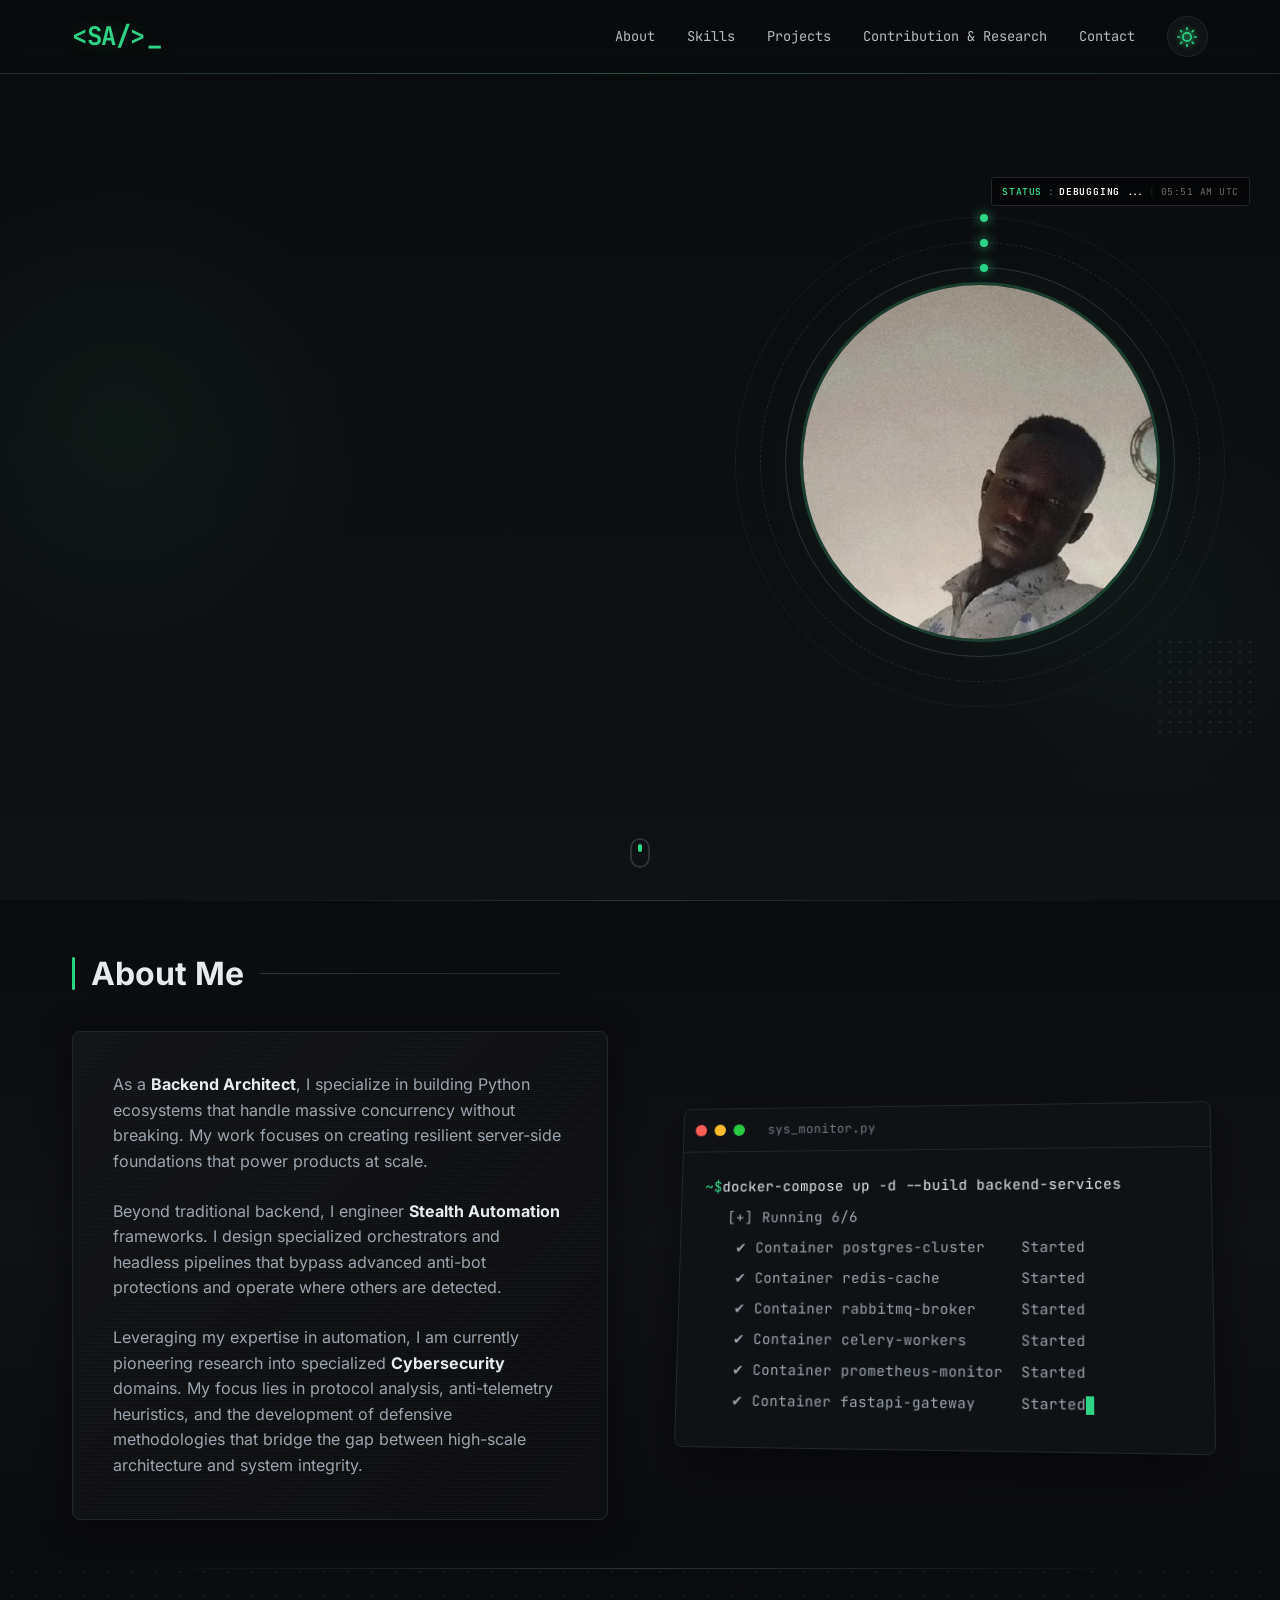
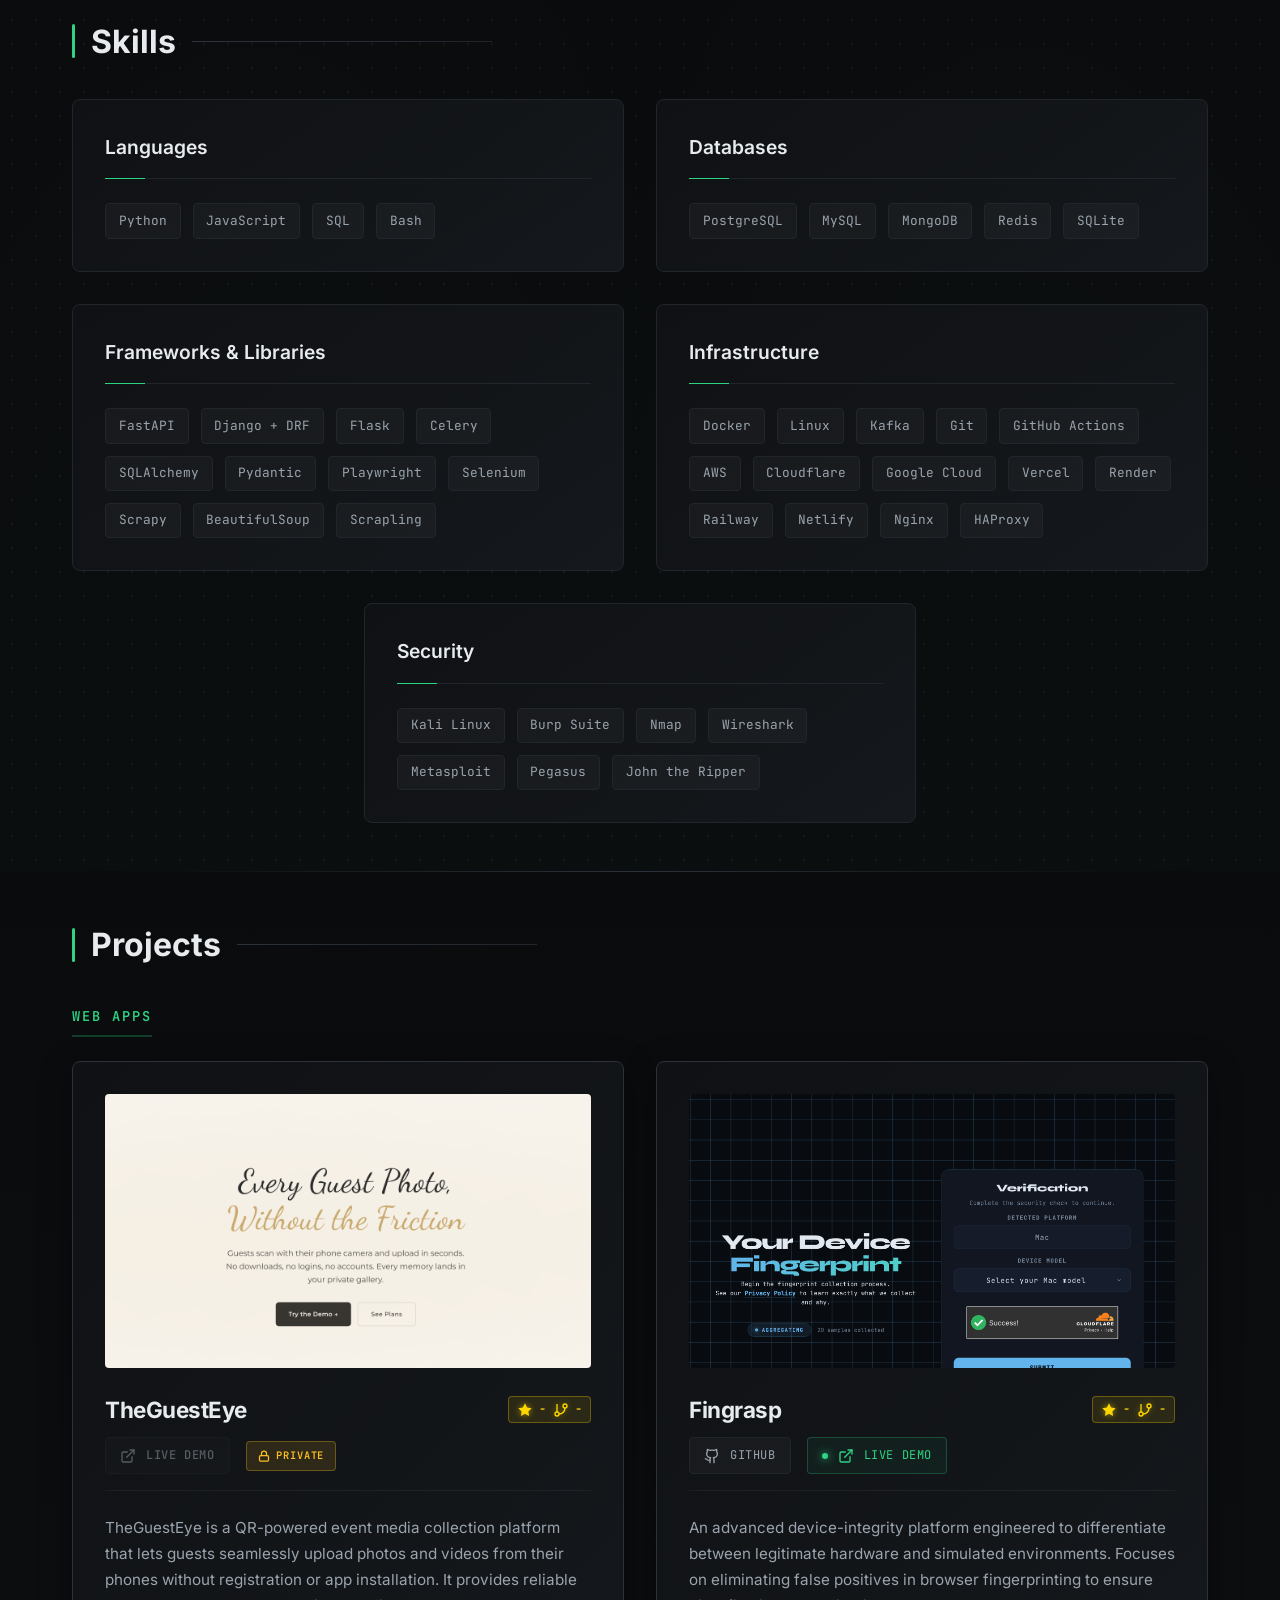
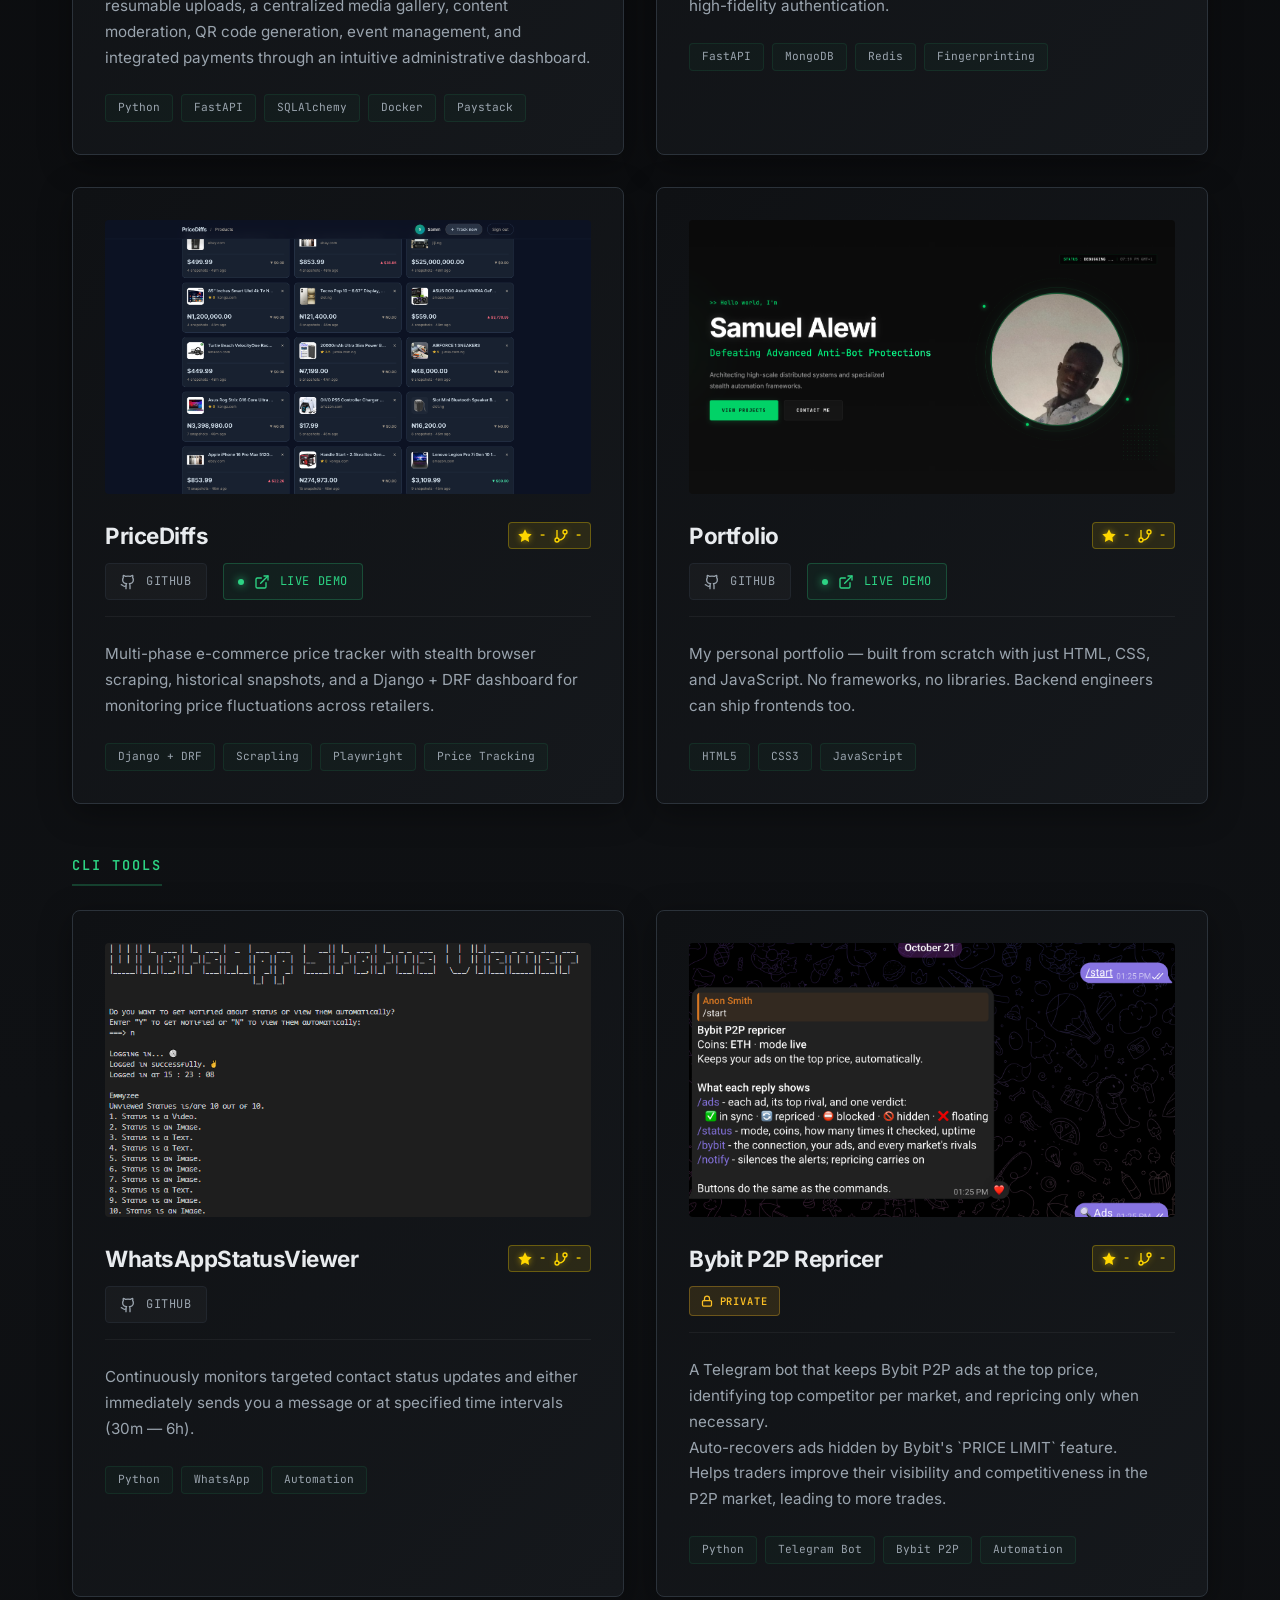
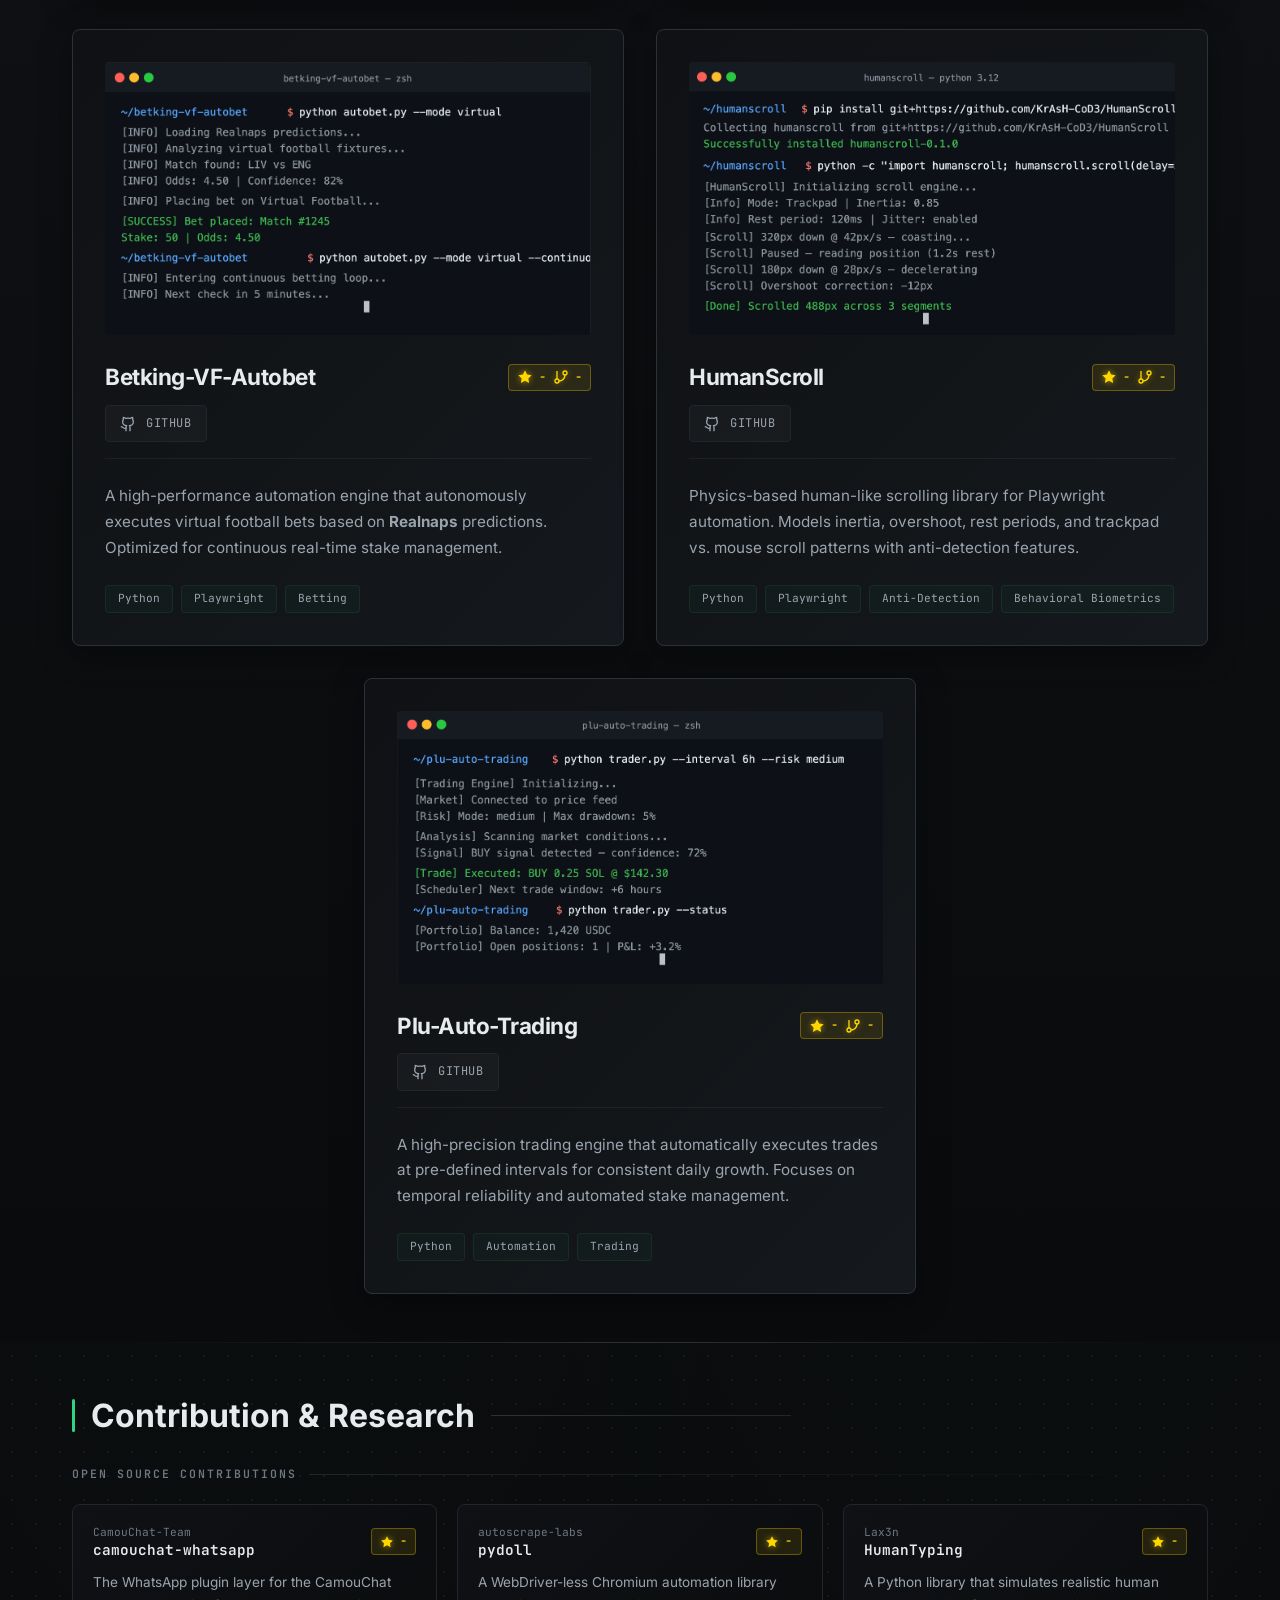
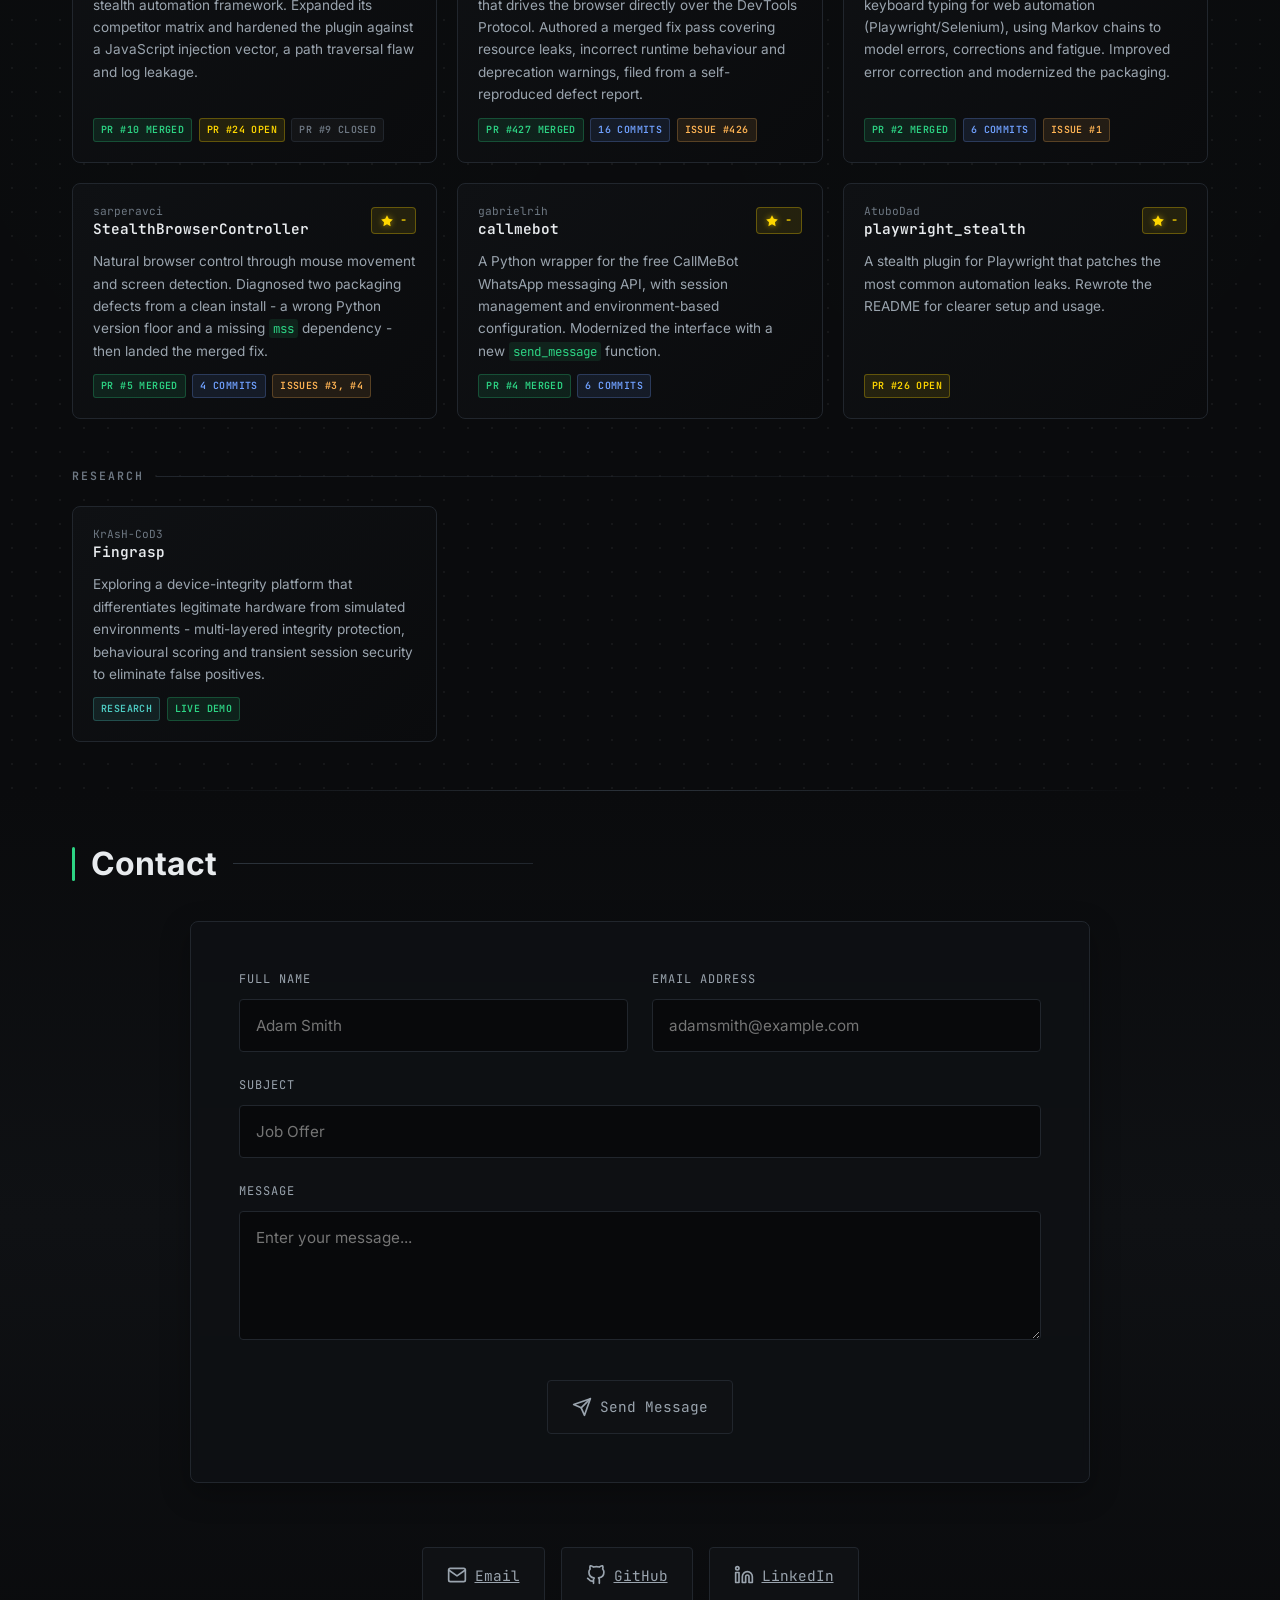
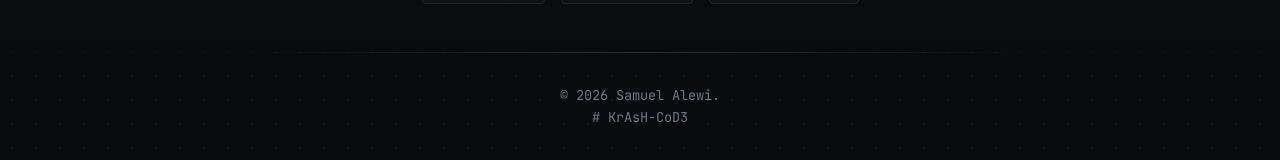
==== index.html @ ee9930d9 "Remove redundant CLI tags and tech-tags from CLI Tools section" ====
<!DOCTYPE html>
<html lang="en">

<head>
    <meta charset="UTF-8">
    <meta name="viewport" content="width=device-width, initial-scale=1.0">
    <meta name="description" content="Samuel Alewi - Backend Engineer & Web Automation Specialist">
    <meta name="keywords" content="Python, Backend, FastAPI, Web Automation, Software Engineer">
    <title>Samuel Alewi | Backend Engineer</title>
    <link rel="stylesheet" href="src/styles/main.css">
</head>

<body class="loading">
    <!-- Scroll Progress Indicator -->
    <div class="scroll-progress" id="scrollProgress"></div>

    <!-- Glitch Interference Overlay -->
    <div id="glitchOverlay" class="glitch-overlay"></div>

    <!-- Icon Sprite -->
    <svg width="0" height="0" style="position:absolute" aria-hidden="true" focusable="false">
        <symbol id="icon-star" viewBox="0 0 24 24">
            <path
                d="M12 2l3.09 6.26L22 9.27l-5 4.87 1.18 6.88L12 17.77l-6.18 3.25L7 14.14 2 9.27l6.91-1.01L12 2z" />
        </symbol>
    </svg>

    <nav class="navbar" role="navigation" aria-label="Main navigation">
        <div class="nav-container">
            <a href="/" class="nav-logo" aria-label="Home">&lt;SA/&gt;<span class="logo-cursor">_</span></a>
            <button class="nav-toggle" aria-label="Toggle navigation" aria-expanded="false">
                <span class="hamburger"></span>
            </button>
            <ul class="nav-menu" role="menubar">
                <li role="none"><a href="#about" class="nav-link" role="menuitem">About</a></li>
                <li role="none"><a href="#skills" class="nav-link" role="menuitem">Skills</a></li>
                <li role="none"><a href="#projects" class="nav-link" role="menuitem">Projects</a></li>
                <li role="none"><a href="#research" class="nav-link" role="menuitem">Contribution & Research</a></li>
                <li role="none"><a href="#contact" class="nav-link" role="menuitem">Contact</a></li>
                <li role="none">
                    <div class="theme-wrapper">
                        <button id="themeToggle" class="theme-toggle" aria-label="Toggle Theme (Experimental)">
                            <svg xmlns="http://www.w3.org/2000/svg" width="20" height="20" viewBox="0 0 24 24" fill="none" stroke="currentColor" stroke-width="2" stroke-linecap="round" stroke-linejoin="round">
                                <circle cx="12" cy="12" r="5"></circle>
                                <line x1="12" y1="1" x2="12" y2="3"></line>
                                <line x1="12" y1="21" x2="12" y2="23"></line>
                                <line x1="4.22" y1="4.22" x2="5.64" y2="5.64"></line>
                                <line x1="18.36" y1="18.36" x2="19.78" y2="19.78"></line>
                                <line x1="1" y1="12" x2="3" y2="12"></line>
                                <line x1="21" y1="12" x2="23" y2="12"></line>
                                <line x1="4.22" y1="19.78" x2="5.64" y2="18.36"></line>
                                <line x1="18.36" y1="5.64" x2="19.78" y2="4.22"></line>
                            </svg>
                        </button>
                        <div id="themeTooltip" class="theme-tooltip">// Safety Protocol Active</div>
                    </div>
                </li>
            </ul>
        </div>
    </nav>

    <section class="hero" id="hero">
        <div class="hero-grid">
            <div class="hero-text">
                <p class="hero-greeting anim-stagger" style="--i:0">>> Hello world, I'm</p>
                <h1 class="hero-title anim-stagger" style="--i:1" data-text="Samuel Alewi">Samuel Alewi</h1>
                <h2 class="hero-subtitle anim-stagger" style="--i:2">
                    <span class="typed-role"></span><span class="typed-cursor">|</span>
                </h2>
                <p class="hero-description anim-stagger" style="--i:3">
                    Architecting high-scale distributed systems and specialized stealth automation frameworks.
                </p>
                <div class="hero-buttons anim-stagger" style="--i:4">
                    <a href="#projects" class="btn btn-primary">View Projects</a>
                    <a href="#contact" class="btn btn-secondary">Contact Me</a>
                </div>
            </div>
            <div class="hero-image-wrapper" style="--i:2">
                <div class="hero-image-container">
                    <div class="hero-image-ring"></div>
                    <div class="hero-image-ring ring-2"></div>
                    <div class="hero-image-ring ring-3"></div>
                    <img src="src/assets/profile.png" alt="Samuel Alewi - Backend Engineer"
                        class="hero-image" loading="eager">
                    <div class="hero-image-glow"></div>
                </div>
                <div class="hero-image-dots"></div>
                <div class="hero-status-bar">
                    <span class="status-prompt">STATUS</span>
                    <span class="status-colon">:</span>
                    <span class="status-value">DEBUGGING</span>
                    <span class="status-ellipsis">
                        <span>.</span><span>.</span><span>.</span>
                    </span>
                    <span class="status-pipe">|</span>
                    <span class="status-time" id="heroStatusTime">00:00</span>
                </div>
            </div>
        </div>
        <div class="scroll-indicator" aria-hidden="true">
            <span></span>
        </div>
    </section>

    <section class="section" id="about" aria-labelledby="about-title">
        <div class="container">
            <h2 class="section-title" id="about-title"><span class="hacker-trigger">About Me</span></h2>
            <div class="about-content">
                <div class="about-text">
                    <div class="info-container">
                        <p>
                            As a <strong>Backend Architect</strong>, I specialize in building Python ecosystems that
                            handle massive concurrency without breaking. My work focuses on creating resilient
                            server-side foundations that power products at scale.
                        </p>
                        <p>
                            Beyond traditional backend, I engineer <strong>Stealth Automation</strong> frameworks. I
                            design specialized orchestrators and headless pipelines that bypass advanced anti-bot
                            protections and operate where others are detected.
                        </p>
                        <p>
                            Leveraging my expertise in automation, I am currently pioneering
                            research into specialized <strong>Cybersecurity</strong> domains. My focus lies in protocol
                            analysis, anti-telemetry heuristics, and the development of defensive methodologies that
                            bridge the gap between high-scale architecture and system integrity.
                        </p>
                    </div>
                </div>
                <div class="about-image">
                    <div class="terminal-window">
                        <div class="terminal-header">
                            <span class="terminal-btn close"></span>
                            <span class="terminal-btn minimize"></span>
                            <span class="terminal-btn maximize"></span>
                            <span class="terminal-title">sys_monitor.py</span>
                        </div>
                        <div class="terminal-body" id="aboutTerminalBody">
                        </div>
                    </div>
                </div>
            </div>
        </div>
    </section>

    <section class="section" id="skills" aria-labelledby="skills-title">
        <div class="container">
            <h2 class="section-title" id="skills-title"><span class="hacker-trigger">Skills</span></h2>
            <div class="skills-grid">

                <div class="skill-category">
                    <div class="category-header">
                        <h3 class="skill-category-title">Languages</h3>
                    </div>
                    <div class="skill-tags">
                        <span class="skill-tag">Python</span>
                        <span class="skill-tag">JavaScript</span>
                        <span class="skill-tag">SQL</span>
                        <span class="skill-tag">Bash</span>
                    </div>
                </div>

                <div class="skill-category">
                    <div class="category-header">
                        <h3 class="skill-category-title">Databases</h3>
                    </div>
                    <div class="skill-tags">
                        <span class="skill-tag">PostgreSQL</span>
                        <span class="skill-tag">MySQL</span>
                        <span class="skill-tag">MongoDB</span>
                        <span class="skill-tag">Redis</span>
                        <span class="skill-tag">SQLite</span>
                    </div>
                </div>

                <div class="skill-category">
                    <div class="category-header">
                        <h3 class="skill-category-title">Frameworks & Libraries</h3>
                    </div>
                    <div class="skill-tags">
                        <span class="skill-tag">FastAPI</span>
                        <span class="skill-tag">Django + DRF</span>
                        <span class="skill-tag">Flask</span>
                        <span class="skill-tag">Celery</span>
                        <span class="skill-tag">SQLAlchemy</span>
                        <span class="skill-tag">Pydantic</span>
                        <span class="skill-tag">Playwright</span>
                        <span class="skill-tag">Selenium</span>
                        <span class="skill-tag">Scrapy</span>
                        <span class="skill-tag">BeautifulSoup</span>
                        <span class="skill-tag">Scrapling</span>

                    </div>
                </div>

                <div class="skill-category">
                    <div class="category-header">
                        <h3 class="skill-category-title">Infrastructure</h3>
                    </div>
                    <div class="skill-tags">
                        <span class="skill-tag">Docker</span>
                        <span class="skill-tag">Linux</span>
                        <span class="skill-tag">Kafka</span>
                        <span class="skill-tag">Git</span>
                        <span class="skill-tag">GitHub Actions</span>
                        <span class="skill-tag">AWS</span>
                        <span class="skill-tag">Cloudflare</span>
                        <span class="skill-tag">Google Cloud</span>
                        <span class="skill-tag">Vercel</span>
                        <span class="skill-tag">Render</span>
                        <span class="skill-tag">Railway</span>
                        <span class="skill-tag">Netlify</span>
                        <span class="skill-tag">Nginx</span>
                        <span class="skill-tag">HAProxy</span>
                    </div>
                </div>

                <div class="skill-category">
                    <div class="category-header">
                        <h3 class="skill-category-title">Security</h3>
                    </div>
                    <div class="skill-tags">
                        <span class="skill-tag">Kali Linux</span>
                        <span class="skill-tag">Burp Suite</span>
                        <span class="skill-tag">Nmap</span>
                        <span class="skill-tag">Wireshark</span>
                        <span class="skill-tag">Metasploit</span>
                        <span class="skill-tag">Pegasus</span>
                        <span class="skill-tag">John the Ripper</span>
                    </div>
                </div>

            </div>
        </div>
    </section>

    <section class="section" id="projects" aria-labelledby="projects-title">
        <div class="container">
            <h2 class="section-title" id="projects-title"><span class="hacker-trigger">Projects</span></h2>

            <!-- Web Apps -->
            <div class="project-category">
                <h3 class="category-title">Web Apps</h3>
                <div class="projects-grid">

                    <!-- TheGuestEye -->
                    <article class="project-card featured" data-repo="KrAsH-CoD3/TheGuestEye">
                        <div class="project-content">
                            <div class="project-image">
                                <img src="src/assets/projects/the-guest-eye.png" alt="TheGuestEye — event photo capture platform" loading="lazy">
                            </div>
                            <div class="project-header">
                                <div class="project-main-header">
                                    <div class="project-title-row">
                                    <h3 class="project-title">TheGuestEye</h3>
                                    <span class="status-tag stats" data-repo="KrAsH-CoD3/TheGuestEye">
                                        <svg class="icon-star" width="16" height="16" viewBox="0 0 24 24" fill="currentColor" aria-hidden="true">
                                            <path d="M12 2l3.09 6.26L22 9.27l-5 4.87 1.18 6.88L12 17.77l-6.18 3.25L7 14.14 2 9.27l6.91-1.01L12 2z"/>
                                        </svg>
                                        <span class="star-count">-</span>
                                        <svg class="icon-fork" width="16" height="16" viewBox="0 0 24 24" fill="none" stroke="currentColor" stroke-width="2" aria-hidden="true">
                                            <line x1="6" y1="3" x2="6" y2="15"></line>
                                            <circle cx="18" cy="6" r="3"></circle>
                                            <circle cx="6" cy="18" r="3"></circle>
                                            <path d="M18 9a9 9 0 0 1-9 9"></path>
                                        </svg>
                                        <span class="fork-count">-</span>
                                    </span>
                                </div>
                                    <div class="project-links">
                                        <a class="live-demo-disabled" href="#" aria-disabled="true" tabindex="-1">
                                            <svg xmlns="http://www.w3.org/2000/svg" width="16" height="16" viewBox="0 0 24 24" fill="none" stroke="currentColor" stroke-width="2" stroke-linecap="round" stroke-linejoin="round">
                                                <path d="M18 13v6a2 2 0 0 1-2 2H5a2 2 0 0 1-2-2V8a2 2 0 0 1 2-2h6" />
                                                <polyline points="15 3 21 3 21 9" />
                                                <line x1="10" y1="14" x2="21" y2="3" />
                                            </svg>
                                            Live Demo
                                        </a>
                                        <span class="private-badge" title="Private repository">
                                            <svg xmlns="http://www.w3.org/2000/svg" width="12" height="12" viewBox="0 0 24 24" fill="none" stroke="currentColor" stroke-width="2.5" stroke-linecap="round" stroke-linejoin="round">
                                                <rect x="3" y="11" width="18" height="11" rx="2" ry="2"></rect>
                                                <path d="M7 11V7a5 5 0 0 1 10 0v4"></path>
                                            </svg>
                                            <span>Private</span>
                                        </span>
                                    </div>
                                </div>
                            </div>
                            <p class="project-description">
                                TheGuestEye is a QR-powered event media collection platform that lets guests seamlessly 
                                upload photos and videos from their phones without registration or app installation. 
                                It provides reliable resumable uploads, a centralized media gallery, content moderation, 
                                QR code generation, event management, and integrated payments through an intuitive administrative dashboard.
                            </p>
                            <div class="project-tech">
                                <span class="tech-tag">Python</span>
                                <span class="tech-tag">FastAPI</span>
                                <span class="tech-tag">SQLAlchemy</span>
                                <span class="tech-tag">Docker</span>
                                <span class="tech-tag">Paystack</span>
                            </div>
                        </div>
                    </article>

                    <!-- Fingrasp -->
                    <article class="project-card featured" data-repo="KrAsH-CoD3/Fingrasp">
                        <div class="project-content">
                            <div class="project-image">
                                <img src="src/assets/projects/fingrasp.png" alt="Fingrasp — browser fingerprint intelligence dashboard" loading="lazy">
                            </div>
                            <div class="project-header">
                                <div class="project-main-header">
                                    <div class="project-title-row">
                                    <h3 class="project-title">Fingrasp</h3>
                                    <span class="status-tag stats" data-repo="KrAsH-CoD3/Fingrasp">
                                        <svg class="icon-star" width="16" height="16" viewBox="0 0 24 24" fill="currentColor" aria-hidden="true">
                                            <path d="M12 2l3.09 6.26L22 9.27l-5 4.87 1.18 6.88L12 17.77l-6.18 3.25L7 14.14 2 9.27l6.91-1.01L12 2z"/>
                                        </svg>
                                        <span class="star-count">-</span>
                                        <svg class="icon-fork" width="16" height="16" viewBox="0 0 24 24" fill="none" stroke="currentColor" stroke-width="2" aria-hidden="true">
                                            <line x1="6" y1="3" x2="6" y2="15"></line>
                                            <circle cx="18" cy="6" r="3"></circle>
                                            <circle cx="6" cy="18" r="3"></circle>
                                            <path d="M18 9a9 9 0 0 1-9 9"></path>
                                        </svg>
                                        <span class="fork-count">-</span>
                                    </span>
                                </div>
                                    <div class="project-links">
                                        <a href="https://github.com/KrAsH-CoD3/Fingrasp" target="_blank"
                                            rel="noopener noreferrer" aria-label="GitHub">
                                            <svg xmlns="http://www.w3.org/2000/svg" width="24" height="24"
                                                viewBox="0 0 24 24" fill="none" stroke="currentColor" stroke-width="2"
                                                stroke-linecap="round" stroke-linejoin="round">
                                                <path
                                                    d="M15 22v-4a4.8 4.8 0 0 0-1-3.5c3 0 6-2 6-5.5.08-1.25-.27-2.48-1-3.5.28-1.15.28-2.35 0-3.5 0 0-1 0-3 1.5-2.64-.5-5.36-.5-8 0C6 2 5 2 5 2c-.28 1.15-.28 2.35 0 3.5-.73 1.02-1.08 2.25-1 3.5 0 3.5 3 5.5 6 5.5-.39.49-.68 1.05-.85 1.65-.17.6-.22 1.23-.15 1.85v4" />
                                                <path d="M9 18c-4.51 2-5-2-7-2" />
                                            </svg>
                                            GitHub
                                        </a>
                                        <a href="https://fingrasp.vercel.app" target="_blank" rel="noopener noreferrer"
                                            aria-label="Live Demo">
                                            <span class="live-dot" aria-hidden="true"></span>
                                            <svg xmlns="http://www.w3.org/2000/svg" width="20" height="20"
                                                viewBox="0 0 24 24" fill="none" stroke="currentColor" stroke-width="2"
                                                stroke-linecap="round" stroke-linejoin="round">
                                                <path d="M18 13v6a2 2 0 0 1-2 2H5a2 2 0 0 1-2-2V8a2 2 0 0 1 2-2h6" />
                                                <polyline points="15 3 21 3 21 9" />
                                                <line x1="10" y1="14" x2="21" y2="3" />
                                            </svg>
                                            Live Demo
                                        </a>
                                    </div>
                                </div>
                            </div>
                            <p class="project-description">
                                An advanced device-integrity platform engineered to differentiate between legitimate
                                hardware
                                and simulated environments. Focuses on eliminating false positives in browser fingerprinting
                                to ensure high-fidelity authentication.
                            </p>
                            <div class="project-tech">
                                <span class="tech-tag">FastAPI</span>
                                <span class="tech-tag">MongoDB</span>
                                <span class="tech-tag">Redis</span>
                                <span class="tech-tag">Fingerprinting</span>
                            </div>
                        </div>
                    </article>
                    
                    <!-- PriceDiffs -->
                    <article class="project-card featured" data-repo="KrAsH-CoD3/PriceDiffs">
                        <div class="project-content">
                            <div class="project-image">
                                <img src="src/assets/projects/pricediffs.png" alt="PriceDiffs — e-commerce price tracking dashboard" loading="lazy">
                            </div>
                            <div class="project-header">
                                <div class="project-main-header">
                                    <div class="project-title-row">
                                    <h3 class="project-title">PriceDiffs</h3>
                                    <span class="status-tag stats" data-repo="KrAsH-CoD3/PriceDiffs">
                                        <svg class="icon-star" width="16" height="16" viewBox="0 0 24 24" fill="currentColor" aria-hidden="true">
                                            <path d="M12 2l3.09 6.26L22 9.27l-5 4.87 1.18 6.88L12 17.77l-6.18 3.25L7 14.14 2 9.27l6.91-1.01L12 2z"/>
                                        </svg>
                                        <span class="star-count">-</span>
                                        <svg class="icon-fork" width="16" height="16" viewBox="0 0 24 24" fill="none" stroke="currentColor" stroke-width="2" aria-hidden="true">
                                            <line x1="6" y1="3" x2="6" y2="15"></line>
                                            <circle cx="18" cy="6" r="3"></circle>
                                            <circle cx="6" cy="18" r="3"></circle>
                                            <path d="M18 9a9 9 0 0 1-9 9"></path>
                                        </svg>
                                        <span class="fork-count">-</span>
                                    </span>
                                </div>
                                    <div class="project-links">
                                        <a href="https://github.com/KrAsH-CoD3/PriceDiffs" target="_blank"
                                            rel="noopener noreferrer" aria-label="GitHub">
                                            <svg xmlns="http://www.w3.org/2000/svg" width="20" height="20"
                                                viewBox="0 0 24 24" fill="none" stroke="currentColor" stroke-width="2"
                                                stroke-linecap="round" stroke-linejoin="round">
                                                <path
                                                    d="M15 22v-4a4.8 4.8 0 0 0-1-3.5c3 0 6-2 6-5.5.08-1.25-.27-2.48-1-3.5.28-1.15.28-2.35 0-3.5 0 0-1 0-3 1.5-2.64-.5-5.36-.5-8 0C6 2 5 2 5 2c-.28 1.15-.28 2.35 0 3.5-.73 1.02-1.08 2.25-1 3.5 0 3.5 3 5.5 6 5.5-.39.49-.68 1.05-.85 1.65-.17.6-.22 1.23-.15 1.85v4" />
                                                <path d="M9 18c-4.51 2-5-2-7-2" />
                                            </svg>
                                            GitHub
                                        </a>
                                        <a href="https://pricediffs.up.railway.app" target="_blank" rel="noopener noreferrer"
                                            aria-label="Live Demo">
                                            <span class="live-dot" aria-hidden="true"></span>
                                            <svg xmlns="http://www.w3.org/2000/svg" width="20" height="20"
                                                viewBox="0 0 24 24" fill="none" stroke="currentColor" stroke-width="2"
                                                stroke-linecap="round" stroke-linejoin="round">
                                                <path d="M18 13v6a2 2 0 0 1-2 2H5a2 2 0 0 1-2-2V8a2 2 0 0 1 2-2h6" />
                                                <polyline points="15 3 21 3 21 9" />
                                                <line x1="10" y1="14" x2="21" y2="3" />
                                            </svg>
                                            Live Demo
                                        </a>
                                    </div>
                                </div>
                            </div>
                            <p class="project-description">
                                Multi-phase e-commerce price tracker with stealth browser scraping, historical snapshots, and a Django + DRF dashboard for monitoring price fluctuations across retailers.
                            </p>
                            <div class="project-tech">
                                <span class="tech-tag">Django + DRF</span>
                                <span class="tech-tag">Scrapling</span>
                                <span class="tech-tag">Playwright</span>
                                <span class="tech-tag">Price Tracking</span>
                            </div>
                        </div>
                    </article>
                    
                    <!-- Portfolio -->
                    <article class="project-card featured" data-repo="KrAsH-CoD3/Portfolio">
                        <div class="project-content">
                            <div class="project-image">
                                <img src="src/assets/projects/portfolio.png" alt="Portfolio — this portfolio website" loading="lazy">
                            </div>
                            <div class="project-header">
                                <div class="project-main-header">
                                    <div class="project-title-row">
                                    <h3 class="project-title">Portfolio</h3>
                                    <span class="status-tag stats" data-repo="KrAsH-CoD3/Portfolio">
                                        <svg class="icon-star" width="16" height="16" viewBox="0 0 24 24" fill="currentColor" aria-hidden="true">
                                            <path d="M12 2l3.09 6.26L22 9.27l-5 4.87 1.18 6.88L12 17.77l-6.18 3.25L7 14.14 2 9.27l6.91-1.01L12 2z"/>
                                        </svg>
                                        <span class="star-count">-</span>
                                        <svg class="icon-fork" width="16" height="16" viewBox="0 0 24 24" fill="none" stroke="currentColor" stroke-width="2" aria-hidden="true">
                                            <line x1="6" y1="3" x2="6" y2="15"></line>
                                            <circle cx="18" cy="6" r="3"></circle>
                                            <circle cx="6" cy="18" r="3"></circle>
                                            <path d="M18 9a9 9 0 0 1-9 9"></path>
                                        </svg>
                                        <span class="fork-count">-</span>
                                    </span>
                                </div>
                                    <div class="project-links">
                                        <a href="https://github.com/KrAsH-CoD3/Portfolio" target="_blank"
                                            rel="noopener noreferrer" aria-label="GitHub">
                                            <svg xmlns="http://www.w3.org/2000/svg" width="20" height="20"
                                                viewBox="0 0 24 24" fill="none" stroke="currentColor" stroke-width="2"
                                                stroke-linecap="round" stroke-linejoin="round">
                                                <path
                                                    d="M15 22v-4a4.8 4.8 0 0 0-1-3.5c3 0 6-2 6-5.5.08-1.25-.27-2.48-1-3.5.28-1.15.28-2.35 0-3.5 0 0-1 0-3 1.5-2.64-.5-5.36-.5-8 0C6 2 5 2 5 2c-.28 1.15-.28 2.35 0 3.5-.73 1.02-1.08 2.25-1 3.5 0 3.5 3 5.5 6 5.5-.39.49-.68 1.05-.85 1.65-.17.6-.22 1.23-.15 1.85v4" />
                                                <path d="M9 18c-4.51 2-5-2-7-2" />
                                            </svg>
                                            GitHub
                                        </a>
                                        <a href="https://krash-cod3.github.io" target="_blank" rel="noopener noreferrer"
                                            aria-label="Live Demo">
                                            <span class="live-dot" aria-hidden="true"></span>
                                            <svg xmlns="http://www.w3.org/2000/svg" width="20" height="20"
                                                viewBox="0 0 24 24" fill="none" stroke="currentColor" stroke-width="2"
                                                stroke-linecap="round" stroke-linejoin="round">
                                                <path d="M18 13v6a2 2 0 0 1-2 2H5a2 2 0 0 1-2-2V8a2 2 0 0 1 2-2h6" />
                                                <polyline points="15 3 21 3 21 9" />
                                                <line x1="10" y1="14" x2="21" y2="3" />
                                            </svg>
                                            Live Demo
                                        </a>
                                    </div>
                                </div>
                            </div>
                            <p class="project-description">
                                    My personal portfolio — built from scratch with just HTML, CSS, and JavaScript. No frameworks, no libraries. Backend engineers can ship frontends too.
                            </p>
                            <div class="project-tech">
                                <span class="tech-tag">HTML5</span>
                                <span class="tech-tag">CSS3</span>
                                <span class="tech-tag">JavaScript</span>
                            </div>
                        </div>
                    </article>

                </div>
            </div>

            <!-- CLI Tools -->
            <div class="project-category">
                <h3 class="category-title">CLI Tools</h3>
                <div class="projects-grid">

                    <!-- WhatsAppStatusViewer -->
                    <article class="project-card featured" data-repo="KrAsH-CoD3/WhatsApp-Status-Checker">
                        <div class="project-content">
                            <div class="project-image">
                                <img src="src/assets/projects/whatsapp-status-checker.png" alt="WhatsAppStatusViewer — contact status monitoring CLI" loading="lazy">
                            </div>
                            <div class="project-header">
                                <div class="project-main-header">
                                    <div class="project-title-row">
                                    <h3 class="project-title">WhatsAppStatusViewer</h3>
                                    <span class="status-tag stats" data-repo="KrAsH-CoD3/WhatsApp-Status-Checker">
                                        <svg class="icon-star" width="16" height="16" viewBox="0 0 24 24" fill="currentColor" aria-hidden="true">
                                            <path d="M12 2l3.09 6.26L22 9.27l-5 4.87 1.18 6.88L12 17.77l-6.18 3.25L7 14.14 2 9.27l6.91-1.01L12 2z"/>
                                        </svg>
                                        <span class="star-count">-</span>
                                        <svg class="icon-fork" width="16" height="16" viewBox="0 0 24 24" fill="none" stroke="currentColor" stroke-width="2" aria-hidden="true">
                                            <line x1="6" y1="3" x2="6" y2="15"></line>
                                            <circle cx="18" cy="6" r="3"></circle>
                                            <circle cx="6" cy="18" r="3"></circle>
                                            <path d="M18 9a9 9 0 0 1-9 9"></path>
                                        </svg>
                                        <span class="fork-count">-</span>
                                    </span>
                                </div>
                                    <div class="project-links">
                                        <a href="https://github.com/KrAsH-CoD3/WhatsApp-Status-Checker" target="_blank"
                                            rel="noopener noreferrer" aria-label="GitHub">
                                            <svg xmlns="http://www.w3.org/2000/svg" width="20" height="20"
                                                viewBox="0 0 24 24" fill="none" stroke="currentColor" stroke-width="2"
                                                stroke-linecap="round" stroke-linejoin="round">
                                                <path
                                                    d="M15 22v-4a4.8 4.8 0 0 0-1-3.5c3 0 6-2 6-5.5.08-1.25-.27-2.48-1-3.5.28-1.15.28-2.35 0-3.5 0 0-1 0-3 1.5-2.64-.5-5.36-.5-8 0C6 2 5 2 5 2c-.28 1.15-.28 2.35 0 3.5-.73 1.02-1.08 2.25-1 3.5 0 3.5 3 5.5 6 5.5-.39.49-.68 1.05-.85 1.65-.17.6-.22 1.23-.15 1.85v4" />
                                                <path d="M9 18c-4.51 2-5-2-7-2" />
                                            </svg>
                                            GitHub
                                        </a>
                                    </div>
                                </div>
                            </div>
                            <p class="project-description">
                                Continuously monitors targeted contact status updates and either immediately sends you a
                                message or at specified time intervals (30m — 6h).
                            </p>
                            <div class="project-tech">
                                <span class="tech-tag">Python</span>
                                <span class="tech-tag">WhatsApp</span>
                                <span class="tech-tag">Automation</span>
                            </div>
                        </div>
                    </article>

                    <!-- Bybit P2P Repricer -->
                    <article class="project-card featured" data-repo="KrAsH-CoD3/Bybit-price-monitor">
                        <div class="project-content">
                            <div class="project-image">
                                <img src="src/assets/projects/bybit-price-monitor.png" alt="Bybit P2P Repricer — automated P2P ad repricing Telegram bot" loading="lazy">
                            </div>
                            <div class="project-header">
                                <div class="project-main-header">
                                    <div class="project-title-row">
                                    <h3 class="project-title">Bybit P2P Repricer</h3>
                                    <span class="status-tag stats" data-repo="KrAsH-CoD3/Bybit-price-monitor">
                                        <svg class="icon-star" width="16" height="16" viewBox="0 0 24 24" fill="currentColor" aria-hidden="true">
                                            <path d="M12 2l3.09 6.26L22 9.27l-5 4.87 1.18 6.88L12 17.77l-6.18 3.25L7 14.14 2 9.27l6.91-1.01L12 2z"/>
                                        </svg>
                                        <span class="star-count">-</span>
                                        <svg class="icon-fork" width="16" height="16" viewBox="0 0 24 24" fill="none" stroke="currentColor" stroke-width="2" aria-hidden="true">
                                            <line x1="6" y1="3" x2="6" y2="15"></line>
                                            <circle cx="18" cy="6" r="3"></circle>
                                            <circle cx="6" cy="18" r="3"></circle>
                                            <path d="M18 9a9 9 0 0 1-9 9"></path>
                                        </svg>
                                        <span class="fork-count">-</span>
                                    </span>
                                </div>
                                    <div class="project-links">
                                        <span class="private-badge" title="Private repository">
                                            <svg xmlns="http://www.w3.org/2000/svg" width="12" height="12" viewBox="0 0 24 24" fill="none" stroke="currentColor" stroke-width="2.5" stroke-linecap="round" stroke-linejoin="round">
                                                <rect x="3" y="11" width="18" height="11" rx="2" ry="2"></rect>
                                                <path d="M7 11V7a5 5 0 0 1 10 0v4"></path>
                                            </svg>
                                            <span>Private</span>
                                        </span>
                                    </div>
                                </div>
                            </div>
                            <p class="project-description">
                                A Telegram bot that keeps Bybit P2P ads at the top price,
                                identifying top competitor per market, and repricing only when necessary.<br>
                                Auto-recovers ads hidden by Bybit's `PRICE LIMIT` feature. <br>
                                Helps traders improve their visibility and competitiveness in the P2P market, leading to more trades.
                            </p>
                            <div class="project-tech">
                                <span class="tech-tag">Python</span>
                                <span class="tech-tag">Telegram Bot</span>
                                <span class="tech-tag">Bybit P2P</span>
                                <span class="tech-tag">Automation</span>
                            </div>
                        </div>
                    </article>

                    <!-- Betking-VF-Autobet -->
                    <article class="project-card featured" data-repo="KrAsH-CoD3/Betking-VF-Autobet">
                        <div class="project-content">
                            <div class="project-image">
                                <img src="src/assets/projects/betking-vf-autobet.png" alt="Betking-VF-Autobet — virtual football betting automation CLI" loading="lazy">
                            </div>
                            <div class="project-header">
                                <div class="project-main-header">
                                    <div class="project-title-row">
                                    <h3 class="project-title">Betking-VF-Autobet</h3>
                                    <span class="status-tag stats" data-repo="KrAsH-CoD3/Betking-VF-Autobet">
                                        <svg class="icon-star" width="16" height="16" viewBox="0 0 24 24" fill="currentColor" aria-hidden="true">
                                            <path d="M12 2l3.09 6.26L22 9.27l-5 4.87 1.18 6.88L12 17.77l-6.18 3.25L7 14.14 2 9.27l6.91-1.01L12 2z"/>
                                        </svg>
                                        <span class="star-count">-</span>
                                        <svg class="icon-fork" width="16" height="16" viewBox="0 0 24 24" fill="none" stroke="currentColor" stroke-width="2" aria-hidden="true">
                                            <line x1="6" y1="3" x2="6" y2="15"></line>
                                            <circle cx="18" cy="6" r="3"></circle>
                                            <circle cx="6" cy="18" r="3"></circle>
                                            <path d="M18 9a9 9 0 0 1-9 9"></path>
                                        </svg>
                                        <span class="fork-count">-</span>
                                    </span>
                                </div>
                                    <div class="project-links">
                                        <a href="https://github.com/KrAsH-CoD3/Betking-VF-Autobet" target="_blank"
                                            rel="noopener noreferrer" aria-label="GitHub">
                                            <svg xmlns="http://www.w3.org/2000/svg" width="20" height="20"
                                                viewBox="0 0 24 24" fill="none" stroke="currentColor" stroke-width="2"
                                                stroke-linecap="round" stroke-linejoin="round">
                                                <path
                                                    d="M15 22v-4a4.8 4.8 0 0 0-1-3.5c3 0 6-2 6-5.5.08-1.25-.27-2.48-1-3.5.28-1.15.28-2.35 0-3.5 0 0-1 0-3 1.5-2.64-.5-5.36-.5-8 0C6 2 5 2 5 2c-.28 1.15-.28 2.35 0 3.5-.73 1.02-1.08 2.25-1 3.5 0 3.5 3 5.5 6 5.5-.39.49-.68 1.05-.85 1.65-.17.6-.22 1.23-.15 1.85v4" />
                                                <path d="M9 18c-4.51 2-5-2-7-2" />
                                            </svg>
                                            GitHub
                                        </a>
                                    </div>
                                </div>
                            </div>
                            <p class="project-description">
                                A high-performance automation engine that autonomously executes virtual football bets based
                                on <strong>Realnaps</strong> predictions. Optimized for continuous real-time stake
                                management.
                            </p>
                            <div class="project-tech">
                                <span class="tech-tag">Python</span>
                                <span class="tech-tag">Playwright</span>
                                <span class="tech-tag">Betting</span>
                            </div>
                        </div>
                    </article>

                    <!-- BotasHuman -->
                    <!-- <article class="project-card featured" data-repo="KrAsH-CoD3/botashuman">
                        <div class="project-content">
                            <div class="project-header">
                                <div class="project-meta">
                                    <span class="project-folder">BotasHuman</span>
                                    <span class="status-tag">PRIVATE</span>
                                </div>
                                <div class="project-main-header">
                                    <h3 class="project-title">BotasHuman</h3>
                                    <span class="status-tag stats" data-repo="KrAsH-CoD3/botashuman">
                                        <svg class="icon-star" width="16" height="16" viewBox="0 0 24 24" fill="currentColor" aria-hidden="true">
                                            <path d="M12 2l3.09 6.26L22 9.27l-5 4.87 1.18 6.88L12 17.77l-6.18 3.25L7 14.14 2 9.27l6.91-1.01L12 2z"/>
                                        </svg>
                                        <span class="star-count">-</span>
                                        <svg class="icon-fork" width="16" height="16" viewBox="0 0 24 24" fill="none" stroke="currentColor" stroke-width="2" aria-hidden="true">
                                            <line x1="6" y1="3" x2="6" y2="15"></line>
                                            <circle cx="18" cy="6" r="3"></circle>
                                            <circle cx="6" cy="18" r="3"></circle>
                                            <path d="M18 9a9 9 0 0 1-9 9"></path>
                                        </svg>
                                        <span class="fork-count">-</span>
                                    </span>
                                    <div class="project-links">
                                        <a href="https://github.com/KrAsH-CoD3/botashuman" target="_blank"
                                            rel="noopener noreferrer" aria-label="GitHub">
                                            <svg xmlns="http://www.w3.org/2000/svg" width="20" height="20"
                                                viewBox="0 0 24 24" fill="none" stroke="currentColor" stroke-width="2"
                                                stroke-linecap="round" stroke-linejoin="round">
                                                <path
                                                    d="M15 22v-4a4.8 4.8 0 0 0-1-3.5c3 0 6-2 6-5.5.08-1.25-.27-2.48-1-3.5.28-1.15.28-2.35 0-3.5 0 0-1 0-3 1.5-2.64-.5-5.36-.5-8 0C6 2 5 2 5 2c-.28 1.15-.28 2.35 0 3.5-.73 1.02-1.08 2.25-1 3.5 0 3.5 3 5.5 6 5.5-.39.49-.68 1.05-.85 1.65-.17.6-.22 1.23-.15 1.85v4" />
                                                <path d="M9 18c-4.51 2-5-2-7-2" />
                                            </svg>
                                            GitHub
                                        </a>
                                        <a href="https://botashuman.com" target="_blank" rel="noopener noreferrer"
                                            aria-label="Live Demo">
                                            <span class="live-dot" aria-hidden="true"></span>
                                            <svg xmlns="http://www.w3.org/2000/svg" width="20" height="20"
                                                viewBox="0 0 24 24" fill="none" stroke="currentColor" stroke-width="2"
                                                stroke-linecap="round" stroke-linejoin="round">
                                                <path d="M18 13v6a2 2 0 0 1-2 2H5a2 2 0 0 1-2-2V8a2 2 0 0 1 2-2h6" />
                                                <polyline points="15 3 21 3 21 9" />
                                                <line x1="10" y1="14" x2="21" y2="3" />
                                            </svg>
                                            Live Demo
                                        </a>
                                    </div>
                                </div>
                            </div>
                            <p class="project-description">
                                A specialized automation platform for universal web orchestration with a zero-detection
                                footprint. Bypasses advanced anti-bot defenses with indistinguishable
                                human-interaction and other patterns.
                            </p>
                            <div class="project-tech">
                                <span class="tech-tag">SaaS</span>
                                <span class="tech-tag">Anti-Detection</span>
                                <span class="tech-tag">Automation</span>
                            </div>
                        </div>
                    </article> -->

                    <!-- TheBotify -->
                    <!-- <article class="project-card featured">
                        <div class="project-content">
                            <div class="project-header">
                                <div class="project-meta">
                                    <span class="project-folder">TheBotify</span>
                                    <span class="status-tag">PRIVATE</span>
                                </div>
                                <div class="project-main-header">
                                    <h3 class="project-title">TheBotify Framework</h3>
                                    <div class="project-links">
                                        <a href="https://github.com/KrAsH-CoD3/TheBotify" target="_blank"
                                            rel="noopener noreferrer" aria-label="GitHub">
                                            <svg xmlns="http://www.w3.org/2000/svg" width="20" height="20"
                                                viewBox="0 0 24 24" fill="none" stroke="currentColor" stroke-width="2"
                                                stroke-linecap="round" stroke-linejoin="round">
                                                <path
                                                    d="M15 22v-4a4.8 4.8 0 0 0-1-3.5c3 0 6-2 6-5.5.08-1.25-.27-2.48-1-3.5.28-1.15.28-2.35 0-3.5 0 0-1 0-3 1.5-2.64-.5-5.36-.5-8 0C6 2 5 2 5 2c-.28 1.15-.28 2.35 0 3.5-.73 1.02-1.08 2.25-1 3.5 0 3.5 3 5.5 6 5.5-.39.49-.68 1.05-.85 1.65-.17.6-.22 1.23-.15 1.85v4" />
                                                <path d="M9 18c-4.51 2-5-2-7-2" />
                                            </svg>
                                            GitHub
                                        </a>
                                    </div>
                                </div>
                                </div>
                            </div>
                                <p class="project-description">
                                    My personal portfolio — built from scratch with just HTML, CSS, and JavaScript. No frameworks, no libraries. Backend engineers can ship frontends too.
                                </p>
                            <div class="project-tech">
                                <span class="tech-tag">HTML5</span>
                                <span class="tech-tag">CSS3</span>
                                <span class="tech-tag">JavaScript</span>
                            </div>
                        </div>
                    </article>
                    <!-- HumanScroll -->

                    <!-- HumanScroll -->
                    <article class="project-card featured" data-repo="KrAsH-CoD3/HumanScroll">
                        <div class="project-content">
                            <div class="project-image">
                                <img src="src/assets/projects/humanscroll.png" alt="HumanScroll — physics-based human-like scrolling library" loading="lazy">
                            </div>
                            <div class="project-header">
                                <div class="project-main-header">
                                    <div class="project-title-row">
                                    <h3 class="project-title">HumanScroll</h3>
                                    <span class="status-tag stats" data-repo="KrAsH-CoD3/HumanScroll">
                                        <svg class="icon-star" width="16" height="16" viewBox="0 0 24 24" fill="currentColor" aria-hidden="true">
                                            <path d="M12 2l3.09 6.26L22 9.27l-5 4.87 1.18 6.88L12 17.77l-6.18 3.25L7 14.14 2 9.27l6.91-1.01L12 2z"/>
                                        </svg>
                                        <span class="star-count">-</span>
                                        <svg class="icon-fork" width="16" height="16" viewBox="0 0 24 24" fill="none" stroke="currentColor" stroke-width="2" aria-hidden="true">
                                            <line x1="6" y1="3" x2="6" y2="15"></line>
                                            <circle cx="18" cy="6" r="3"></circle>
                                            <circle cx="6" cy="18" r="3"></circle>
                                            <path d="M18 9a9 9 0 0 1-9 9"></path>
                                        </svg>
                                        <span class="fork-count">-</span>
                                    </span>
                                </div>
<div class="project-links">
                                        <a href="https://github.com/KrAsH-CoD3/HumanScroll" target="_blank"
                                            rel="noopener noreferrer" aria-label="GitHub">
                                            <svg xmlns="http://www.w3.org/2000/svg" width="20" height="20"
                                                viewBox="0 0 24 24" fill="none" stroke="currentColor" stroke-width="2"
                                                stroke-linecap="round" stroke-linejoin="round">
                                                <path
                                                    d="M15 22v-4a4.8 4.8 0 0 0-1-3.5c3 0 6-2 6-5.5.08-1.25-.27-2.48-1-3.5.28-1.15.28-2.35 0-3.5 0 0-1 0-3 1.5-2.64-.5-5.36-.5-8 0C6 2 5 2 5 2c-.28 1.15-.28 2.35 0 3.5-.73 1.02-1.08 2.25-1 3.5 0 3.5 3 5.5 6 5.5-.39.49-.68 1.05-.85 1.65-.17.6-.22 1.23-.15 1.85v4" />
                                                <path d="M9 18c-4.51 2-5-2-7-2" />
                                            </svg>
                                            GitHub
                                        </a>
                                    </div>
                                </div>
                            </div>
                            <p class="project-description">
                                Physics-based human-like scrolling library for Playwright automation. Models inertia, overshoot, rest periods, and trackpad vs. mouse scroll patterns with anti-detection features.
                            </p>
                            <div class="project-tech">
                                <span class="tech-tag">Python</span>
                                <span class="tech-tag">Playwright</span>
                                <span class="tech-tag">Anti-Detection</span>
                                <span class="tech-tag">Behavioral Biometrics</span>
                            </div>
                        </div>
                    </article>

                    <!-- Plu-Auto-Trading -->
                    <article class="project-card featured" data-repo="KrAsH-CoD3/Plu-Auto-Trading">
                        <div class="project-content">
                            <div class="project-image">
                                <img src="src/assets/projects/plu-auto-trading.png" alt="Plu-Auto-Trading — automated trading engine CLI" loading="lazy">
                            </div>
                            <div class="project-header">
                                <div class="project-main-header">
                                    <div class="project-title-row">
                                    <h3 class="project-title">Plu-Auto-Trading</h3>
                                    <span class="status-tag stats" data-repo="KrAsH-CoD3/Plu-Auto-Trading">
                                        <svg class="icon-star" width="16" height="16" viewBox="0 0 24 24" fill="currentColor" aria-hidden="true">
                                            <path d="M12 2l3.09 6.26L22 9.27l-5 4.87 1.18 6.88L12 17.77l-6.18 3.25L7 14.14 2 9.27l6.91-1.01L12 2z"/>
                                        </svg>
                                        <span class="star-count">-</span>
                                        <svg class="icon-fork" width="16" height="16" viewBox="0 0 24 24" fill="none" stroke="currentColor" stroke-width="2" aria-hidden="true">
                                            <line x1="6" y1="3" x2="6" y2="15"></line>
                                            <circle cx="18" cy="6" r="3"></circle>
                                            <circle cx="6" cy="18" r="3"></circle>
                                            <path d="M18 9a9 9 0 0 1-9 9"></path>
                                        </svg>
                                        <span class="fork-count">-</span>
                                    </span>
                                </div>
<div class="project-links">
                                        <a href="https://github.com/KrAsH-CoD3/Plu-Auto-Trading" target="_blank"
                                            rel="noopener noreferrer" aria-label="GitHub">
                                            <svg xmlns="http://www.w3.org/2000/svg" width="20" height="20"
                                                viewBox="0 0 24 24" fill="none" stroke="currentColor" stroke-width="2"
                                                stroke-linecap="round" stroke-linejoin="round">
                                                <path
                                                    d="M15 22v-4a4.8 4.8 0 0 0-1-3.5c3 0 6-2 6-5.5.08-1.25-.27-2.48-1-3.5.28-1.15.28-2.35 0-3.5 0 0-1 0-3 1.5-2.64-.5-5.36-.5-8 0C6 2 5 2 5 2c-.28 1.15-.28 2.35 0 3.5-.73 1.02-1.08 2.25-1 3.5 0 3.5 3 5.5 6 5.5-.39.49-.68 1.05-.85 1.65-.17.6-.22 1.23-.15 1.85v4" />
                                                <path d="M9 18c-4.51 2-5-2-7-2" />
                                            </svg>
                                            GitHub
                                        </a>
                                    </div>
                                </div>
                            </div>
                            <p class="project-description">
                            A high-precision trading engine that automatically executes trades at pre-defined intervals for consistent daily growth. Focuses on temporal reliability and automated stake management.
                            </p>
                            <div class="project-tech">
                                <span class="tech-tag">Python</span>
                                <span class="tech-tag">Automation</span>
                                <span class="tech-tag">Trading</span>
                            </div>
                        </div>
                    </article>
                </div>
            </div>

        </div>
    </section>

    <section class="section" id="research" aria-labelledby="research-title">
        <div class="container">
            <h2 class="section-title" id="research-title"><span class="hacker-trigger">Contribution & Research</span></h2>

            <div class="footprint">
                <h3 class="footprint-group-label">Open Source Contributions</h3>
                <div class="footprint-grid">
                    <!-- camouchat-whatsapp -->
                    <a class="contrib-card" href="https://github.com/CamouChat-Team/camouchat-whatsapp" target="_blank" rel="noopener noreferrer">
                        <div class="contrib-top">
                            <span class="contrib-repo"><span class="contrib-owner">CamouChat-Team</span><span class="contrib-name">camouchat-whatsapp</span></span>
                            <span class="status-tag stats" data-repo="CamouChat-Team/camouchat-whatsapp">
                                <svg class="icon-star" width="14" height="14" fill="currentColor" aria-hidden="true"><use href="#icon-star" /></svg>
                                <span class="star-count">-</span>
                            </span>
                        </div>
                        <p class="contrib-desc">
                            The WhatsApp plugin layer for the CamouChat stealth automation framework. Expanded its
                            competitor matrix and hardened the plugin against a JavaScript injection vector, a path
                            traversal flaw and log leakage.
                        </p>
                        <div class="contrib-tags">
                            <span class="contrib-tag merged">PR #10 merged</span>
                            <span class="contrib-tag open">PR #24 open</span>
                            <span class="contrib-tag closed">PR #9 closed</span>
                        </div>
                    </a>
                    <!-- pydoll -->
                    <a class="contrib-card" href="https://github.com/autoscrape-labs/pydoll" target="_blank" rel="noopener noreferrer">
                        <div class="contrib-top">
                            <span class="contrib-repo"><span class="contrib-owner">autoscrape-labs</span><span class="contrib-name">pydoll</span></span>
                            <span class="status-tag stats" data-repo="autoscrape-labs/pydoll">
                                <svg class="icon-star" width="14" height="14" fill="currentColor" aria-hidden="true"><use href="#icon-star" /></svg>
                                <span class="star-count">-</span>
                            </span>
                        </div>
                        <p class="contrib-desc">
                            A WebDriver-less Chromium automation library that drives the browser directly over the
                            DevTools Protocol. Authored a merged fix pass covering resource leaks, incorrect runtime
                            behaviour and deprecation warnings, filed from a self-reproduced defect report.
                        </p>
                        <div class="contrib-tags">
                            <span class="contrib-tag merged">PR #427 merged</span>
                            <span class="contrib-tag commits">16 commits</span>
                            <span class="contrib-tag issue">Issue #426</span>
                        </div>
                    </a>
                    <!-- HumanTyping -->
                    <a class="contrib-card" href="https://github.com/Lax3n/HumanTyping" target="_blank" rel="noopener noreferrer">
                        <div class="contrib-top">
                            <span class="contrib-repo"><span class="contrib-owner">Lax3n</span><span class="contrib-name">HumanTyping</span></span>
                            <span class="status-tag stats" data-repo="Lax3n/HumanTyping">
                                <svg class="icon-star" width="14" height="14" fill="currentColor" aria-hidden="true"><use href="#icon-star" /></svg>
                                <span class="star-count">-</span>
                            </span>
                        </div>
                        <p class="contrib-desc">
                            A Python library that simulates realistic human keyboard typing for web automation
                            (Playwright/Selenium), using Markov chains to model errors, corrections and fatigue.
                            Improved error correction and modernized the packaging.
                        </p>
                        <div class="contrib-tags">
                            <span class="contrib-tag merged">PR #2 merged</span>
                            <span class="contrib-tag commits">6 commits</span>
                            <span class="contrib-tag issue">Issue #1</span>
                        </div>
                    </a>
                    <!-- StealthBrowserController -->
                    <a class="contrib-card" href="https://github.com/sarperavci/StealthBrowserController" target="_blank" rel="noopener noreferrer">
                        <div class="contrib-top">
                            <span class="contrib-repo"><span class="contrib-owner">sarperavci</span><span class="contrib-name">StealthBrowserController</span></span>
                            <span class="status-tag stats" data-repo="sarperavci/StealthBrowserController">
                                <svg class="icon-star" width="14" height="14" fill="currentColor" aria-hidden="true"><use href="#icon-star" /></svg>
                                <span class="star-count">-</span>
                            </span>
                        </div>
                        <p class="contrib-desc">
                            Natural browser control through mouse movement and screen detection. Diagnosed two
                            packaging defects from a clean install - a wrong Python version floor and a missing
                            <code>mss</code> dependency - then landed the merged fix.
                        </p>
                        <div class="contrib-tags">
                            <span class="contrib-tag merged">PR #5 merged</span>
                            <span class="contrib-tag commits">4 commits</span>
                            <span class="contrib-tag issue">Issues #3, #4</span>
                        </div>
                    </a>
                    <!-- callmebot -->
                    <a class="contrib-card" href="https://github.com/gabrielrih/callmebot" target="_blank" rel="noopener noreferrer">
                        <div class="contrib-top">
                            <span class="contrib-repo"><span class="contrib-owner">gabrielrih</span><span class="contrib-name">callmebot</span></span>
                            <span class="status-tag stats" data-repo="gabrielrih/callmebot">
                                <svg class="icon-star" width="14" height="14" fill="currentColor" aria-hidden="true"><use href="#icon-star" /></svg>
                                <span class="star-count">-</span>
                            </span>
                        </div>
                        <p class="contrib-desc">
                            A Python wrapper for the free CallMeBot WhatsApp messaging API, with session management
                            and environment-based configuration. Modernized the interface with a new
                            <code>send_message</code> function.
                        </p>
                        <div class="contrib-tags">
                            <span class="contrib-tag merged">PR #4 merged</span>
                            <span class="contrib-tag commits">6 commits</span>
                        </div>
                    </a>
                    <!-- playwright_stealth -->
                    <a class="contrib-card" href="https://github.com/AtuboDad/playwright_stealth" target="_blank" rel="noopener noreferrer">
                        <div class="contrib-top">
                            <span class="contrib-repo"><span class="contrib-owner">AtuboDad</span><span class="contrib-name">playwright_stealth</span></span>
                            <span class="status-tag stats" data-repo="AtuboDad/playwright_stealth">
                                <svg class="icon-star" width="14" height="14" fill="currentColor" aria-hidden="true"><use href="#icon-star" /></svg>
                                <span class="star-count">-</span>
                            </span>
                        </div>
                        <p class="contrib-desc">
                            A stealth plugin for Playwright that patches the most common automation leaks. Rewrote
                            the README for clearer setup and usage.
                        </p>
                        <div class="contrib-tags">
                            <span class="contrib-tag open">PR #26 open</span>
                        </div>
                    </a>
                </div>

                <h3 class="footprint-group-label">Research</h3>
                <div class="footprint-grid">
                    <!-- Fingrasp research -->
                    <a class="contrib-card" href="https://fingrasp.vercel.app" target="_blank" rel="noopener noreferrer">
                        <div class="contrib-top">
                            <span class="contrib-repo"><span class="contrib-owner">KrAsH-CoD3</span><span class="contrib-name">Fingrasp</span></span>
                        </div>
                        <p class="contrib-desc">
                            Exploring a device-integrity platform that differentiates legitimate hardware from
                            simulated environments - multi-layered integrity protection, behavioural scoring and
                            transient session security to eliminate false positives.
                        </p>
                        <div class="contrib-tags">
                            <span class="contrib-tag research">Research</span>
                            <span class="contrib-tag live">Live Demo</span>
                        </div>
                    </a>
                </div>
            </div>
        </div>
    </section>

    <section class="section" id="contact" aria-labelledby="contact-title">
        <div class="container">
            <h2 class="section-title" id="contact-title"><span class="hacker-trigger">Contact</span></h2>
            <div class="contact-content">
                <form id="contactForm" class="contact-form" action="https://formspree.io/f/mkoyboky" method="POST">
                    <div class="form-row">
                        <div class="form-group">
                            <label for="name">Full Name</label>
                            <input type="text" id="name" name="name" class="form-control" placeholder="Adam Smith"
                                required>
                        </div>
                        <div class="form-group">
                            <label for="email">Email Address</label>
                            <input type="email" id="email" name="email" class="form-control"
                                placeholder="adamsmith@example.com" required>
                        </div>
                    </div>
                    <div class="form-group">
                        <label for="subject">Subject</label>
                        <input type="text" id="subject" name="subject" class="form-control" placeholder="Job Offer"
                            required>
                    </div>
                    <div class="form-group">
                        <label for="message">Message</label>
                        <textarea id="message" name="message" class="form-control" rows="5"
                            placeholder="Enter your message..." required></textarea>
                    </div>
                    <button type="submit" id="submitBtn" class="contact-btn submit-btn">
                        <svg xmlns="http://www.w3.org/2000/svg" width="20" height="20" viewBox="0 0 24 24" fill="none"
                            stroke="currentColor" stroke-width="2" stroke-linecap="round" stroke-linejoin="round">
                            <line x1="22" y1="2" x2="11" y2="13"></line>
                            <polygon points="22 2 15 22 11 13 2 9 22 2"></polygon>
                        </svg>
                        <span class="btn-text">Send Message</span>
                    </button>
                    <div id="formStatus" class="status-message"></div>
                </form>

                <div class="contact-links">
                    <a href="mailto:samuelalewi@gmail.com" class="contact-btn">
                        <svg xmlns="http://www.w3.org/2000/svg" width="20" height="20" viewBox="0 0 24 24" fill="none"
                            stroke="currentColor" stroke-width="2" stroke-linecap="round" stroke-linejoin="round">
                            <path d="M4 4h16c1.1 0 2 .9 2 2v12c0 1.1-.9 2-2 2H4c-1.1 0-2-.9-2-2V6c0-1.1.9-2 2-2z">
                            </path>
                            <polyline points="22,6 12,13 2,6"></polyline>
                        </svg>
                        Email
                    </a>
                    <a href="https://github.com/KrAsH-CoD3" class="contact-btn" target="_blank"
                        rel="noopener noreferrer">
                        <svg xmlns="http://www.w3.org/2000/svg" width="20" height="20" viewBox="0 0 24 24" fill="none"
                            stroke="currentColor" stroke-width="2" stroke-linecap="round" stroke-linejoin="round">
                            <path
                                d="M9 19c-5 1.5-5-2.5-7-3m14 6v-3.87a3.37 3.37 0 0 0-.94-2.61c3.14-.35 6.44-1.54 6.44-7A5.44 5.44 0 0 0 20 4.77 5.07 5.07 0 0 0 19.91 1S18.73.65 16 2.48a13.38 13.38 0 0 0-7 0C6.27.65 5.09 1 5.09 1A5.07 5.07 0 0 0 5 4.77a5.44 5.44 0 0 0-1.5 3.78c0 5.42 3.3 6.61 6.44 7A3.37 3.37 0 0 0 9 18.13V22">
                            </path>
                        </svg>
                        GitHub
                    </a>
                    <a href="https://www.linkedin.com/in/samuel-alewi/?lipi=urn%3Ali%3Apage%3Ad_flagship3_detail_base%3BtbvlRPibQqujwv4PlUNRWA%3D%3D" class="contact-btn" target="_blank"
                        rel="noopener noreferrer">
                        <svg xmlns="http://www.w3.org/2000/svg" width="20" height="20" viewBox="0 0 24 24" fill="none"
                            stroke="currentColor" stroke-width="2" stroke-linecap="round" stroke-linejoin="round">
                            <path d="M16 8a6 6 0 0 1 6 6v7h-4v-7a2 2 0 0 0-2-2 2 2 0 0 0-2 2v7h-4v-7a6 6 0 0 1 6-6z">
                            </path>
                            <rect x="2" y="9" width="4" height="12"></rect>
                            <circle cx="4" cy="4" r="2"></circle>
                        </svg>
                        LinkedIn
                    </a>
                </div>
            </div>
        </div>
    </section>

    <footer class="footer">
        <div class="container">
            <p>&copy; 2026 Samuel Alewi. 
                <br> # KrAsH-CoD3
            </p>
        </div>
    </footer>

    <button id="scrollTopBtn" class="scroll-top" aria-label="Scroll to top">
        <svg xmlns="http://www.w3.org/2000/svg" width="20" height="20" viewBox="0 0 24 24" fill="none" stroke="currentColor" stroke-width="2.5" stroke-linecap="round" stroke-linejoin="round">
            <polyline points="18 15 12 9 6 15"></polyline>
        </svg>
    </button>

    <!-- Image Lightbox -->
    <div id="imageLightbox" class="lightbox" role="dialog" aria-label="Image preview" aria-hidden="true">
        <div class="lightbox-backdrop"></div>
        <button class="lightbox-close" aria-label="Close">
            <svg xmlns="http://www.w3.org/2000/svg" width="24" height="24" viewBox="0 0 24 24" fill="none" stroke="currentColor" stroke-width="2" stroke-linecap="round" stroke-linejoin="round">
                <line x1="18" y1="6" x2="6" y2="18"></line>
                <line x1="6" y1="6" x2="18" y2="18"></line>
            </svg>
        </button>
        <div class="lightbox-content">
            <img src="" alt="">
            <span class="lightbox-caption"></span>
        </div>
    </div>

    <script src="src/scripts/main.js"></script>

</body>

</html>
---- src/styles/main.css ----
@font-face {
    font-family: 'Inter';
    font-style: normal;
    font-weight: 400 700;
    font-display: swap;
    src: url('../assets/fonts/Inter-latin.woff2') format('woff2');
    unicode-range: U+0000-00FF, U+0131, U+0152-0153, U+02BB-02BC, U+02C6, U+02DA, U+02DC, U+0304, U+0308, U+0329, U+2000-206F, U+20AC, U+2122, U+2191, U+2193, U+2212, U+2215, U+FEFF, U+FFFD;
}

@font-face {
    font-family: 'JetBrains Mono';
    font-style: normal;
    font-weight: 400 700;
    font-display: swap;
    src: url('../assets/fonts/JetBrainsMono-latin.woff2') format('woff2');
    unicode-range: U+0000-00FF, U+0131, U+0152-0153, U+02BB-02BC, U+02C6, U+02DA, U+02DC, U+0304, U+0308, U+0329, U+2000-206F, U+20AC, U+2122, U+2191, U+2193, U+2212, U+2215, U+FEFF, U+FFFD;
}

/* ==========================================================================
   Design tokens
   --------------------------------------------------------------------------
   The accent is a single hue defined once, as an RGB channel triple. Every
   tint, glow, hairline and wash is derived from `--accent-rgb`, so retheming
   the site is a one-line change rather than a 90-site find-and-replace.

   Colour carries meaning here, so it is spent deliberately:
     accent   -> brand + interactive + live/active state
     neutral  -> structure (borders, dividers, grids, chrome, scrollbars)
     semantic -> status (info / warn / gold / teal / danger)
   ========================================================================== */
:root {
    /* Surfaces — cool-shifted neutrals. A hint of blue keeps the greys from
       reading as muddy next to the accent green. */
    --bg-primary: #0a0b0d;
    --bg-secondary: #0f1114;
    --bg-tertiary: #15181c;

    /* Ink */
    --text-primary: #e8ebee;
    --text-secondary: #9aa4ae;
    --text-muted: #6e7883;

    /* Structure — neutrals for anything that is not a signal */
    --border-color: #21262d;
    --border-strong: #2b323a;
    --border-soft: rgba(255, 255, 255, 0.05);

    /* Accent — one hue, one scale */
    --accent-rgb: 45, 212, 132;
    --accent: rgb(var(--accent-rgb));
    --accent-bright: #6ee7a8;
    --accent-strong: #24b672;
    --accent-ink: #04140c;

    /* Derived accent tints — the only place accent opacity is chosen */
    --accent-04: rgba(var(--accent-rgb), 0.04);
    --accent-06: rgba(var(--accent-rgb), 0.06);
    --accent-10: rgba(var(--accent-rgb), 0.10);
    --accent-16: rgba(var(--accent-rgb), 0.16);
    --accent-25: rgba(var(--accent-rgb), 0.25);
    /* semantic alias: the default soft accent wash */
    --accent-glow: var(--accent-10);

    /* Neutral instrumentation tints */
    --ink-03: rgba(255, 255, 255, 0.03);
    --ink-05: rgba(255, 255, 255, 0.05);
    --ink-08: rgba(255, 255, 255, 0.08);
    --ink-12: rgba(255, 255, 255, 0.12);

    /* Translucent surfaces, for panels that float over the page */
    --surface-glass: rgba(15, 17, 20, 0.85);
    --surface-float: rgba(10, 11, 13, 0.90);

    /* Semantic channels */
    --info-rgb: 112, 161, 255;
    --warn-rgb: 255, 180, 84;
    --gold-rgb: 255, 215, 0;
    --teal-rgb: 78, 205, 196;
    --danger-rgb: 255, 0, 64;
    --danger: rgb(var(--danger-rgb));

    --font-mono: 'JetBrains Mono', monospace;
    --font-sans: 'Inter', sans-serif;
    --transition: 0.3s cubic-bezier(0.4, 0, 0.2, 1);
}

* {
    margin: 0;
    padding: 0;
    box-sizing: border-box;
}

html {
    scroll-behavior: smooth;
    font-size: 16px;
}

body {
    font-family: var(--font-sans);
    background-color: var(--bg-primary);
    /* Terminal grid texture, but neutral — the green cast over the whole page
       was the single biggest contributor to the "too much green" feeling. */
    background-image:
        radial-gradient(var(--ink-05) 1px, transparent 1px),
        radial-gradient(ellipse at 20% 50%, var(--accent-04) 0%, transparent 50%),
        radial-gradient(ellipse at 80% 50%, var(--accent-04) 0%, transparent 50%);
    background-size: 24px 24px, 100% 100%, 100% 100%;

    color: var(--text-primary);
    line-height: 1.6;
    overflow-x: hidden;
    overflow-wrap: break-word;
}

body.loading {
    overflow: hidden;
}

.navbar {
    position: fixed;
    top: 0;
    left: 0;
    right: 0;
    z-index: 1000;
    background: rgba(10, 11, 13, 0.75);
    backdrop-filter: blur(8px) saturate(1.2);
    -webkit-backdrop-filter: blur(8px) saturate(1.2);
    border-bottom: 1px solid var(--border-color);
}

.navbar::after {
    content: '';
    position: absolute;
    bottom: -1px;
    left: 0;
    right: 0;
    height: 1px;
    background: linear-gradient(90deg, transparent, var(--accent-25), transparent);
    pointer-events: none;
}

.nav-container {
    max-width: 1200px;
    margin: 0 auto;
    padding: 1rem 2rem;
    display: flex;
    justify-content: space-between;
    align-items: center;
}

.nav-logo {
    font-family: var(--font-mono);
    font-size: 1.6rem;
    font-weight: 800;
    color: var(--accent);
    display: flex;
    align-items: center;
    text-decoration: none;
    text-shadow: 0 0 18px rgba(var(--accent-rgb), 0.25);
    letter-spacing: -0.5px;
}

.logo-cursor {
    color: var(--accent);
    margin-left: 2px;
    font-weight: 700;
    animation: logoBlink 0.8s step-end infinite;
}

@keyframes logoBlink {
    50% { opacity: 0; }
}

.nav-menu {
    display: flex;
    list-style: none;
    gap: 2rem;
    align-items: center;
}

.nav-link {
    font-family: var(--font-mono);
    font-size: 0.85rem;
    color: var(--text-primary);
    opacity: 0.78;
    display: flex;
    align-items: center;
    gap: 0.5rem;
    transition: color var(--transition), opacity var(--transition);
    position: relative;
    text-decoration: none;
}

.nav-link:hover {
    color: var(--accent);
    opacity: 1;
}

.nav-external {
    border: 1px solid var(--border-color);
    padding: 0.5rem 1rem;
    border-radius: 4px;
}

.nav-external:hover {
    border-color: var(--accent);
    background: var(--accent-glow);
}

.nav-toggle {
    display: none;
    background: none;
    border: none;
    cursor: pointer;
    padding: 0.5rem;
}

.hamburger {
    display: block;
    width: 20px;
    height: 2px;
    background: var(--accent);
    position: relative;
    transition: background 0.3s ease;
}

.hamburger::before,
.hamburger::after {
    content: '';
    position: absolute;
    width: 20px;
    height: 2px;
    background: var(--accent);
    left: 0;
    transition: transform 0.4s cubic-bezier(0.16, 1, 0.3, 1),
                top 0.4s cubic-bezier(0.16, 1, 0.3, 1);
}

.hamburger::before {
    top: -6px;
}

.hamburger::after {
    top: 6px;
}

/* Hamburger active state transition to X */
.nav-toggle[aria-expanded="true"] .hamburger {
    background: transparent;
}

.nav-toggle[aria-expanded="true"] .hamburger::before {
    top: 0;
    transform: rotate(45deg);
}

.nav-toggle[aria-expanded="true"] .hamburger::after {
    top: 0;
    transform: rotate(-45deg);
}

@media (max-width: 768px) {
    .nav-menu {
        position: fixed;
        top: 0;
        right: -100%;
        width: 80%;
        height: 100vh;
        height: 100dvh;
        background: var(--bg-secondary);
        flex-direction: column;
        justify-content: center;
        gap: 1.5rem;
        padding: 2rem;
        transition: right 0.4s cubic-bezier(0.16, 1, 0.3, 1),
                    opacity 0.4s cubic-bezier(0.16, 1, 0.3, 1),
                    visibility 0.4s ease;
        border-left: 1px solid var(--border-color);
        z-index: 1000;
        opacity: 0;
        visibility: hidden;
    }

    .nav-menu.active {
        right: 0;
        opacity: 1;
        visibility: visible;
    }

    .nav-menu .nav-link {
        opacity: 0;
        transform: translateX(20px);
        transition: opacity 0.4s cubic-bezier(0.16, 1, 0.3, 1),
                    transform 0.4s cubic-bezier(0.16, 1, 0.3, 1);
        font-size: 1.05rem;
        color: var(--text-primary);
        display: block;
        text-align: center;
    }

    .nav-menu.active .nav-link {
        opacity: 1;
        transform: translateX(0);
    }

    .nav-menu.active .nav-link:nth-child(1) { transition-delay: 0.08s; }
    .nav-menu.active .nav-link:nth-child(2) { transition-delay: 0.14s; }
    .nav-menu.active .nav-link:nth-child(3) { transition-delay: 0.2s; }
    .nav-menu.active .nav-link:nth-child(4) { transition-delay: 0.26s; }
    .nav-menu.active .nav-link:nth-child(5) { transition-delay: 0.32s; }
    .nav-menu.active .nav-link:nth-child(6) { transition-delay: 0.38s; }

    .nav-toggle {
        display: block;
        z-index: 1001;
    }
}

/* Theme Toggle Easter Egg */
.theme-wrapper {
    position: relative;
    display: flex;
    align-items: center;
}

.theme-toggle {
    background: var(--ink-03);
    border: 1px solid var(--border-color);
    color: var(--accent);
    padding: 0.6rem;
    border-radius: 50%;
    cursor: pointer;
    transition: all 0.4s cubic-bezier(0.175, 0.885, 0.32, 1.275);
    display: flex;
    align-items: center;
    justify-content: center;
    position: relative;
}

.theme-toggle:hover {
    border-color: var(--accent);
    background: var(--accent-glow);
    transform: rotate(90deg) scale(1.1);
    box-shadow: 0 0 15px rgba(var(--accent-rgb), 0.2);
}


/* Brief icon hue-shift every few seconds — subtle hint */
.theme-toggle svg {
    filter: drop-shadow(0 0 2px var(--accent));
    animation: iconGlint 12s ease-in-out infinite;
}

@keyframes iconGlint {
    0%, 96%, 100% { filter: drop-shadow(0 0 2px var(--accent)); }
    97% { filter: drop-shadow(0 0 8px #ff0066) hue-rotate(180deg); }
    98% { filter: drop-shadow(0 0 2px var(--accent)); }
}

/* Occasional radar-scan ring — hints at hidden interaction */
.theme-toggle::after {
    content: '';
    position: absolute;
    inset: -4px;
    border-radius: 50%;
    border: 1px solid transparent;
    animation: hintPing 8s ease-in-out infinite;
    pointer-events: none;
}

@keyframes hintPing {
    0%, 70%, 100% { opacity: 0; transform: scale(1); }
    75% { opacity: 0.6; border-color: rgba(var(--accent-rgb), 0.3); transform: scale(1); }
    78% { border-color: rgba(var(--accent-rgb), 0.1); transform: scale(1.3); }
    85% { opacity: 0; transform: scale(1.5); }
}

.theme-tooltip {
    position: absolute;
    top: 150%;
    right: 0;
    background: var(--bg-primary);
    color: var(--accent);
    padding: 0.8rem 1rem;
    border: 1px solid var(--accent);
    border-radius: 4px;
    font-family: var(--font-mono);
    font-size: 0.7rem;
    line-height: 1.6;
    white-space: nowrap;
    max-width: 360px;
    opacity: 0;
    visibility: hidden;
    transition: opacity 0.3s ease, visibility 0.3s ease, bottom 0.3s ease, top 0.3s ease;
    box-shadow: 0 10px 30px rgba(0, 0, 0, 0.5), 0 0 15px rgba(var(--accent-rgb), 0.08);
    z-index: 1001;
    pointer-events: none;
}

.theme-tooltip .terminal-cursor {
    color: var(--accent);
    animation: tooltipCursorBlink 0.6s step-end infinite;
}

@keyframes tooltipCursorBlink {
    50% { opacity: 0; }
}

.theme-tooltip.visible {
    opacity: 1;
    visibility: visible;
    top: 130%;
    pointer-events: auto;
}

@media (max-width: 768px) {
    .theme-wrapper {
        margin-top: 1.5rem;
        justify-content: center;
        width: 100%;
    }
    
    .theme-tooltip {
        left: 50%;
        right: auto;
        transform: translateX(-50%);
        bottom: 120%;
        top: auto;
        white-space: normal;
        text-align: center;
        width: 85vw;
        max-width: 280px;
    }

    .theme-tooltip.visible {
        bottom: 140%;
        top: auto;
        transform: translate(-50%, 0);
    }
}

.error-pulse {
    color: var(--danger) !important;
    border-color: var(--danger) !important;
    animation: errorShake 0.4s ease-in-out;
}

@keyframes errorShake {
    0%, 100% { transform: translateX(0); }
    20% { transform: translateX(-5px); }
    40% { transform: translateX(5px); }
    60% { transform: translateX(-3px); }
    80% { transform: translateX(3px); }
}

@media (max-width: 768px) {
    .theme-tooltip.error-pulse {
        animation: errorShakeMobile 0.4s ease-in-out;
    }
}

@keyframes errorShakeMobile {
    0%, 100% { transform: translateX(-50%); }
    20% { transform: translateX(-55%); }
    40% { transform: translateX(-45%); }
    60% { transform: translateX(-53%); }
    80% { transform: translateX(-47%); }
}

.hero {
    min-height: 100vh;
    display: flex;
    flex-direction: column;
    align-items: center;
    justify-content: center;
    padding: 3.5rem 2rem 2rem;
    background: linear-gradient(180deg, var(--bg-primary) 0%, var(--bg-secondary) 100%);
    position: relative;
    overflow: hidden;
}

/* The hero owns the only ambient glow on the page — one atmospheric moment
   instead of five competing ones. */
.hero::before {
    content: '';
    position: absolute;
    top: 20%;
    left: -10%;
    width: 500px;
    height: 500px;
    background: radial-gradient(circle, var(--accent-06) 0%, transparent 70%);
    pointer-events: none;
    animation: ambientDrift 8s ease-in-out infinite alternate;
}

.hero::after {
    content: '';
    position: absolute;
    bottom: 10%;
    right: -5%;
    width: 400px;
    height: 400px;
    background: radial-gradient(circle, var(--accent-04) 0%, transparent 70%);
    pointer-events: none;
    animation: ambientDrift 10s ease-in-out infinite alternate-reverse;
}

@keyframes ambientDrift {
    from { transform: translate(0, 0); }
    to { transform: translate(30px, -20px); }
}

.hero-grid {
    display: grid;
    grid-template-columns: 1.1fr 0.9fr;
    gap: 4rem;
    align-items: center;
    max-width: 1200px;
    width: 100%;
    position: relative;
    z-index: 1;
}

.hero-text {
    text-align: left;
}

/* Staggered entrance animation.
   The real animation is `revealGlitch`, applied further down by
   `body:not(.loading) .anim-stagger` — that selector outranks a bare
   `.anim-stagger`, so the `staggerIn` animation that used to live here never
   ran. This block keeps only the hidden resting state. */
.anim-stagger {
    opacity: 0;
    transform: translateY(25px);
}

.hero-greeting {
    font-family: var(--font-mono);
    color: var(--accent);
    font-size: 0.95rem;
    margin-bottom: 1rem;
    letter-spacing: 0.5px;
    text-shadow: 0 0 18px var(--accent-16);
}

.hero-title {
    font-size: clamp(2.8rem, 7vw, 4.5rem);
    color: #ffffff;
    margin: 0;
    margin-bottom: 0.5rem;
    letter-spacing: -2px;
    font-weight: 700;
    position: relative;
    display: block;
    line-height: 1.1;
    text-shadow: 0 0 20px rgba(255, 255, 255, 0.15);
    overflow: visible;
}

/* Advanced Digital Glitch - Hidden by default, only shown in bursts */
.hero-title::before,
.hero-title::after {
    content: attr(data-text);
    position: absolute;
    top: 0;
    left: 0;
    width: 100%;
    height: 100%;
    pointer-events: none;
    opacity: 0;
    transition: opacity 0.1s;
}

.hero-title.glitch-active {
    animation: shake 0.1s cubic-bezier(.36,.07,.19,.97) infinite;
    transform: scale(1.05);
}

.hero-title.glitch-active::before,
.hero-title.glitch-active::after {
    opacity: 1;
}

.hero-title.glitch-active::before {
    clip-path: inset(20% 0 60% 0);
}

.hero-title.glitch-active::after {
    clip-path: inset(60% 0 10% 0);
}

@keyframes shake {
    10%, 90% { transform: translate3d(-1px, 0, 0); }
    20%, 80% { transform: translate3d(2px, 0, 0); }
    30%, 50%, 70% { transform: translate3d(-4px, 0, 0); }
    40%, 60% { transform: translate3d(4px, 0, 0); }
}

.hero-subtitle {
    font-size: clamp(1rem, 2.5vw, 1.6rem);
    color: var(--text-muted);
    margin-bottom: 1.5rem;
    font-weight: 400;
    min-height: 1.2em;
    font-family: var(--font-mono);
    overflow-wrap: break-word;
}

.dud {
    color: var(--accent);
    opacity: 0.7;
    filter: brightness(1.2);
}

.typed-role {
    background: linear-gradient(135deg, var(--accent) 0%, var(--accent-bright) 100%);
    background-size: 200% auto;
    -webkit-background-clip: text;
    background-clip: text;
    -webkit-text-fill-color: transparent;
}

.typed-cursor {
    color: var(--accent);
    font-weight: 300;
    animation: cursorBlink 0.8s step-end infinite;
}

@keyframes cursorBlink {
    0%, 100% { opacity: 1; }
    50% { opacity: 0; }
}

.highlight {
    color: var(--accent);
}

.hero-description {
    font-size: 1.05rem;
    max-width: 520px;
    margin-bottom: 1.5rem;
    color: var(--text-secondary);
    line-height: 1.8;
}

.hero-buttons {
    display: flex;
    gap: 1rem;
    flex-wrap: wrap;
}

.btn:hover {
    transform: translateY(-2px);
}

/* Hero Image */
.hero-image-wrapper {
    display: flex;
    justify-content: center;
    align-items: center;
    position: relative;
}

.hero-image-container {
    position: relative;
    width: 520px;
    height: 520px;
    display: flex;
    align-items: center;
    justify-content: center;
}

.hero-image {
    width: 360px;
    height: 360px;
    border-radius: 50%;
    object-fit: cover;
    border: 3px solid var(--accent-25);
    position: relative;
    z-index: 2;
    filter: grayscale(20%) contrast(1.05);
    transition: all 0.6s cubic-bezier(0.4, 0, 0.2, 1);
    box-shadow: 0 0 40px var(--accent-06);
}

.hero-image:hover {
    filter: grayscale(0%) contrast(1);
    transform: scale(1.05);
    border-color: var(--accent);
    box-shadow: 0 0 60px var(--accent-25), 0 0 120px var(--accent-04);
}

.hero-image-ring {
    position: absolute;
    top: 50%;
    left: 50%;
    width: 390px;
    height: 390px;
    border: 1px solid var(--border-strong);
    border-radius: 50%;
    transform: translate(-50%, -50%);
    animation: ringRotate 15s linear infinite;
}

.hero-image-ring::before {
    content: '';
    position: absolute;
    top: -4px;
    left: 50%;
    width: 8px;
    height: 8px;
    background: var(--accent);
    border-radius: 50%;
    box-shadow: 0 0 12px var(--accent);
}

.hero-image-ring.ring-2 {
    width: 440px;
    height: 440px;
    border-color: var(--border-color);
    border-style: dashed;
    animation: ringRotate 35s linear infinite reverse;
}

.hero-image-ring.ring-2::before,
.hero-image-ring.ring-3::before {
    width: 8px;
    height: 8px;
    background: var(--accent);
    box-shadow: 0 0 12px var(--accent);
}

.hero-image-ring.ring-3 {
    width: 490px;
    height: 490px;
    border-color: var(--border-color);
    border-style: dotted;
    animation: ringRotate 10s linear infinite;
}

@keyframes ringRotate {
    from { transform: translate(-50%, -50%) rotate(0deg); }
    to { transform: translate(-50%, -50%) rotate(360deg); }
}

.hero-image-glow {
    position: absolute;
    top: 50%;
    left: 50%;
    width: 340px;
    height: 340px;
    background: radial-gradient(circle, var(--accent-06) 0%, transparent 70%);
    transform: translate(-50%, -50%);
    z-index: 1;
    animation: glowPulse 4s ease-in-out infinite;
}

@keyframes glowPulse {
    0%, 100% { transform: translate(-50%, -50%) scale(1); opacity: 0.5; }
    50% { transform: translate(-50%, -50%) scale(1.4); opacity: 1; }
}

.hero-image-dots {
    position: absolute;
    bottom: -15px;
    right: -15px;
    width: 100px;
    height: 100px;
    background-image: radial-gradient(var(--ink-08) 1px, transparent 1px);
    background-size: 10px 10px;
    z-index: 0;
}

.hero-status-bar {
    position: absolute;
    top: -25px;
    right: -10px;
    z-index: 10;
    display: flex;
    align-items: center;
    gap: 0.35rem;
    padding: 0.35rem 0.65rem;
    background: rgba(0, 0, 0, 0.5);
    border: 1px solid var(--border-color);
    border-radius: 3px;
    font-family: var(--font-mono);
    font-size: 0.6rem;
    backdrop-filter: blur(3px);
    -webkit-backdrop-filter: blur(3px);
    opacity: 0;
    animation: fadeInBar 0.6s ease 2.5s forwards;
}

@keyframes fadeInBar {
    to { opacity: 1; }
}

.hero-status-bar .status-prompt {
    color: var(--accent);
    font-weight: 600;
    letter-spacing: 0.06em;
}

.hero-status-bar .status-colon {
    color: var(--text-muted);
}

.hero-status-bar .status-value {
    color: #ffffff;
    letter-spacing: 0.08em;
    font-weight: 600;
}

.hero-status-bar .status-ellipsis span {
    color: #ffffff;
    animation: dotsBlink 1.4s ease-in-out infinite;
}

.hero-status-bar .status-ellipsis span:nth-child(2) {
    animation-delay: 0.2s;
}

.hero-status-bar .status-ellipsis span:nth-child(3) {
    animation-delay: 0.4s;
}

@keyframes dotsBlink {
    0%, 100% { opacity: 0.2; }
    50% { opacity: 1; }
}

.hero-status-bar .status-pipe {
    color: rgba(var(--accent-rgb), 0.2);
}

.hero-status-bar .status-time {
    color: rgba(255, 255, 255, 0.4);
    letter-spacing: 0.05em;
}

/* Mobile — no glitch on image wrapper */
@media (max-width: 768px) {
    .hero {
        min-height: 100vh;
        min-height: 100dvh;
        padding: 4rem 1.25rem 2rem;
        display: flex;
        flex-direction: column;
        justify-content: center;
    }

    .hero-grid {
        grid-template-columns: 1fr;
        gap: 1.5rem;
        text-align: center;
    }

    .hero-text {
        text-align: center;
        order: 2;
    }

    .hero-image-wrapper {
        order: 1;
        flex-direction: column;
        gap: 0.5rem;
    }

    .hero-buttons {
        justify-content: center;
    }

    .hero-image-container {
        width: 320px;
        height: 320px;
    }

    .hero-image {
        width: 200px;
        height: 200px;
    }

    .hero-image-ring {
        width: 220px;
        height: 220px;
    }

    .hero-image-ring.ring-2 {
        width: 250px;
        height: 250px;
    }

    .hero-image-ring.ring-3 {
        width: 280px;
        height: 280px;
    }

    .scroll-indicator {
        display: none !important;
    }

    .hero-subtitle {
        min-height: 3.2em;
    }

    .hero-description {
        margin-left: auto;
        margin-right: auto;
        text-align: center;
    }

    .skill-category {
        flex: 0 0 100%;
        max-width: 100%;
    }

    .hero-status-bar {
        display: none;
    }
}

/* Hero image wrapper entrance */
body:not(.loading) .hero-image-wrapper {
    animation: revealGlitch 0.6s cubic-bezier(0.19, 1, 0.22, 1) forwards;
    animation-delay: calc(var(--i) * 0.12s);
}

@keyframes fadeSlideIn {
    from {
        opacity: 0;
        transform: translateY(20px);
    }
    to {
        opacity: 1;
        transform: translateY(0);
    }
}

/* Tablet viewport — stable two-column layout with correctly sized rings */
@media (min-width: 769px) and (max-width: 1024px) {
    .nav-container {
        padding: 0.75rem 2rem;
    }

    .hero-grid {
        grid-template-columns: 1.2fr 0.8fr;
        gap: 2rem;
        align-items: flex-start;
    }

    .hero-text {
        overflow: hidden;
    }

    .hero-title {
        white-space: nowrap;
    }

    .hero-subtitle {
        min-height: 3.5em;
    }

    .hero-image-container {
        width: 320px;
        height: 320px;
    }

    .hero-image {
        width: 220px;
        height: 220px;
    }

    .hero-image-ring {
        width: 240px;
        height: 240px;
    }

    .hero-image-ring.ring-2 {
        width: 270px;
        height: 270px;
    }

    .hero-image-ring.ring-3 {
        width: 300px;
        height: 300px;
    }

    .hero-buttons {
        flex-direction: column;
        align-items: flex-start;
    }

    .hero-buttons .btn {
        width: 100%;
        max-width: 210px;
        text-align: center;
    }

    .hero-buttons .btn-secondary {
        max-width: 160px;
    }

    .skill-category {
        flex: 0 0 calc((100% - 2rem) / 2);
        max-width: 100%;
    }
}

@media (max-height: 750px) {
    .scroll-indicator {
        display: none !important;
    }
}

.btn {
    padding: 1rem 2rem;
    border-radius: 4px;
    font-family: var(--font-mono);
    font-size: 0.8rem;
    font-weight: 600;
    text-transform: uppercase;
    letter-spacing: 1.5px;
    transition: var(--transition);
    cursor: pointer;
    border: none;
    display: inline-flex;
    align-items: center;
    justify-content: center;
    gap: 0.5rem;
    text-decoration: none;
}

.btn-primary {
    background: var(--accent);
    color: var(--accent-ink);
    border: 1px solid var(--accent);
    box-shadow: 0 4px 15px var(--accent-25);
    position: relative;
    overflow: hidden;
}

.btn-primary::after {
    content: '';
    position: absolute;
    top: -50%;
    left: -60%;
    width: 20%;
    height: 200%;
    background: rgba(255, 255, 255, 0.4);
    transform: rotate(30deg);
    transition: all 0.6s cubic-bezier(0.19, 1, 0.22, 1);
}

.btn-primary:hover::after {
    left: 140%;
}

.btn-primary:hover {
    background: var(--accent-strong);
    box-shadow: 0 6px 25px var(--accent-25);
    transform: translateY(-2px);
    color: var(--accent-ink);
}

.btn-primary:active {
    transform: translateY(0);
}

.btn-secondary {
    background: var(--ink-03);
    color: var(--text-primary);
    border: 1px solid var(--border-color);
}

.btn-secondary:hover {
    border-color: var(--accent);
    color: var(--accent);
    background: var(--accent-06);
    transform: translateY(-2px);
}

.scroll-indicator {
    position: absolute;
    bottom: 2rem;
    left: 50%;
    transform: translateX(-50%);
    animation: bounce 2s infinite;
}

.scroll-indicator span {
    display: block;
    width: 20px;
    height: 30px;
    border: 2px solid var(--border-strong);
    border-radius: 10px;
    position: relative;
}

.scroll-indicator span::before {
    content: '';
    position: absolute;
    top: 4px;
    left: 50%;
    transform: translateX(-50%);
    width: 4px;
    height: 8px;
    background: var(--accent);
    border-radius: 2px;
    animation: scroll 2s infinite;
}

@keyframes bounce {
    0%, 100% {
        transform: translateX(-50%) translateY(0);
    }
    50% {
        transform: translateX(-50%) translateY(10px);
    }
}

@keyframes scroll {
    0%, 100% {
        opacity: 1;
        transform: translateX(-50%) translateY(0);
    }
    50% {
        opacity: 0.5;
        transform: translateX(-50%) translateY(10px);
    }
}

@media (max-width: 768px) {
    .hero-buttons {
        flex-direction: column;
        align-items: center;
    }

    .btn {
        width: 100%;
        max-width: 210px;
        text-align: center;
    }

    .hero-buttons .btn-secondary {
        max-width: 160px;
    }
}

.container {
    max-width: 1200px;
    margin: 0 auto;
    padding: 0 2rem;
}

.section {
    padding: 3rem 0;
    scroll-margin-top: 80px;
    position: relative;
    overflow: hidden;
}

.section-title {
    font-size: 2rem;
    margin-bottom: 2rem;
    display: flex;
    align-items: center;
    gap: 1rem;
    color: var(--text-primary);
    position: relative;
}

/* A small accent bar marks each section heading — a restrained, deliberate
   signal, replacing the near-invisible green text-shadow that was here. */
.section-title::before {
    content: '';
    width: 3px;
    height: 1.05em;
    border-radius: 2px;
    background: var(--accent);
    flex-shrink: 0;
}

.section-title::after {
    content: '';
    flex: 1;
    height: 1px;
    background: linear-gradient(90deg, var(--border-strong) 0%, var(--border-color) 100%);
    max-width: 300px;
}

.about-content {
    display: grid;
    grid-template-columns: 1fr 1fr;
    gap: 4rem;
    align-items: center;
}

.about-text p {
    margin-bottom: 1.5rem;
    color: var(--text-secondary);
}

.about-lead {
    font-size: 1.25rem;
    color: var(--accent);
    font-family: var(--font-mono);
    margin-bottom: 2rem;
    line-height: 1.4;
    font-weight: 500;
}

.info-container {
    background: linear-gradient(135deg, var(--bg-secondary) 0%, var(--bg-primary) 100%);
    padding: 2.5rem;
    border-radius: 8px;
    border: 1px solid var(--border-color);
    position: relative;
    box-shadow: 0 4px 30px rgba(0, 0, 0, 0.5);
    overflow: hidden;
}

.info-container::before {
    content: '';
    position: absolute;
    top: 0;
    left: 0;
    width: 100%;
    height: 100%;
    background: repeating-linear-gradient(
        0deg,
        transparent,
        transparent 1px,
        var(--ink-03) 1px,
        var(--ink-03) 2px
    );
    pointer-events: none;
}

.info-container p {
    margin-bottom: 1.5rem;
    overflow-wrap: break-word;
}

.about-text p:last-child {
    margin-bottom: 0;
}

.about-text strong {
    color: var(--text-primary);
}

.terminal-window {
    background: var(--bg-tertiary);
    border: 1px solid var(--border-color);
    border-radius: 8px;
    overflow: hidden;
    box-shadow: 0 20px 50px rgba(0, 0, 0, 0.5);
    transform: perspective(1000px) rotateY(-5deg) rotateX(5deg);
    transition: transform 0.3s;
}

.terminal-window:hover {
    transform: perspective(1000px) rotateY(0deg) rotateX(0deg);
}

.terminal-header {
    background: var(--bg-secondary);
    padding: 0.75rem;
    display: flex;
    align-items: center;
    gap: 0.5rem;
    border-bottom: 1px solid var(--border-color);
}

.terminal-btn {
    width: 12px;
    height: 12px;
    border-radius: 50%;
}

.terminal-btn.close {
    background: #ff5f56;
}

.terminal-btn.minimize {
    background: #ffbd2e;
}

.terminal-btn.maximize {
    background: #27ca40;
}

.terminal-title {
    margin-left: 1rem;
    font-family: var(--font-mono);
    font-size: 0.8rem;
    color: var(--text-muted);
}

.terminal-body {
    padding: 1.5rem;
    font-family: var(--font-mono);
    font-size: 0.9rem;
    line-height: 1.6;
    height: 300px;
    overflow-y: auto;
    overscroll-behavior: contain;
    position: relative;
    background: var(--bg-secondary);
    scrollbar-width: thin;
    scrollbar-color: var(--border-strong) var(--bg-tertiary);
}

.terminal-body::-webkit-scrollbar {
    width: 6px;
}

.terminal-body::-webkit-scrollbar-track {
    background: var(--bg-tertiary);
}

.terminal-body::-webkit-scrollbar-thumb {
    background-color: var(--border-strong);
    border-radius: 10px;
}

.line {
    margin-bottom: 0.5rem;
    opacity: 0;
    transform: translateX(-10px);
    animation: fadeIn 0.3s forwards;
    white-space: pre-wrap;
    word-break: break-word;
}

@keyframes fadeIn {
    to {
        opacity: 1;
        transform: translateX(0);
    }
}

.prompt {
    color: var(--accent);
}

.command {
    color: var(--text-primary);
}

.output {
    color: var(--text-secondary);
    margin-left: 1.5rem;
}

.cursor {
    display: inline-block;
    width: 8px;
    height: 18px;
    background: var(--accent);
    animation: cursor 1s infinite;
    vertical-align: middle;
}

@keyframes cursor {
    0%, 50% { opacity: 1; }
    51%, 100% { opacity: 0; }
}

.skills-grid {
    display: flex;
    flex-wrap: wrap;
    justify-content: center;
    gap: 2rem;
}

.skill-category {
    flex: 0 0 calc((100% - 2rem) / 2);
    max-width: 100%;
    min-width: 280px;
    background: linear-gradient(145deg, var(--bg-secondary) 0%, var(--bg-tertiary) 100%);
    border: 1px solid var(--border-color);
    padding: 2rem;
    border-radius: 8px;
    transition: border-color var(--transition), transform var(--transition), box-shadow var(--transition);
    position: relative;
    overflow: hidden;
}

.skill-category::after {
    content: '';
    position: absolute;
    top: 0;
    left: 0;
    width: 100%;
    height: 100%;
    background: linear-gradient(
        to bottom,
        transparent,
        var(--accent-04),
        transparent
    );
    pointer-events: none;
    opacity: 0;
    transition: opacity 0.3s ease;
}

.skill-category:hover::after {
    opacity: 1;
}

.skill-category:hover {
    border-color: var(--accent);
    transform: translateY(-5px) scale(1.02);
    box-shadow: 0 10px 40px rgba(0, 0, 0, 0.5);
}

.category-header {
    display: flex;
    align-items: baseline;
    gap: 1rem;
    margin-bottom: 1.5rem;
    padding-bottom: 1rem;
    border-bottom: 1px solid var(--border-color);
    position: relative;
}

.category-header::after {
    content: '';
    position: absolute;
    bottom: -1px;
    left: 0;
    width: 40px;
    height: 1px;
    background: var(--accent);
    transition: width 0.4s ease;
}

.skill-category:hover .category-header::after {
    width: 80px;
}

.skill-category-title {
    font-size: 1.2rem;
    color: var(--text-primary);
    font-weight: 600;
}

.skill-tags {
    display: flex;
    flex-wrap: wrap;
    gap: 0.75rem;
}

.skill-tag {
    font-family: var(--font-mono);
    font-size: 0.8rem;
    color: var(--text-secondary);
    background: var(--ink-03);
    padding: 0.4rem 0.8rem;
    border-radius: 4px;
    border: 1px solid var(--border-color);
    transition: var(--transition);
    position: relative;
    overflow: hidden;
}

.skill-tag:hover {
    color: var(--accent);
    background: var(--accent-glow);
    border-color: var(--accent);
    transform: translateY(-2px);
    box-shadow: 0 4px 10px rgba(0, 0, 0, 0.3);
}

.project-category {
    width: 100%;
    margin-bottom: 3rem;
}

.project-category:last-child {
    margin-bottom: 0;
}

.category-title {
    font-family: var(--font-mono);
    font-size: 0.85rem;
    font-weight: 600;
    text-transform: uppercase;
    letter-spacing: 0.15em;
    color: var(--accent);
    margin-bottom: 1.5rem;
    padding-bottom: 0.5rem;
    border-bottom: 2px solid var(--accent-25);
    display: inline-block;
}

.projects-grid {
    display: flex;
    flex-wrap: wrap;
    justify-content: center;
    gap: 2rem;
}

.project-card {
    flex: 0 0 calc((100% - 2rem) / 2);
    background: linear-gradient(135deg, var(--bg-secondary) 0%, var(--bg-primary) 100%);
    border: 1px solid var(--border-color);
    border-radius: 8px;
    padding: 2rem;
    box-shadow: 0 8px 32px 0 rgba(0, 0, 0, 0.37);
    transition: transform 0.3s cubic-bezier(0.16, 1, 0.3, 1), border-color 0.3s ease, box-shadow 0.3s ease;
    position: relative;
    overflow: hidden;
}

.project-card::after {
    content: '';
    position: absolute;
    top: 0;
    left: 0;
    width: 100%;
    height: 100%;
    background: linear-gradient(to bottom, transparent, var(--accent-04), transparent);
    pointer-events: none;
    opacity: 0;
    transition: opacity 0.3s ease;
}

.project-card:hover::after {
    opacity: 1;
}

.project-card:hover {
    border-color: var(--accent-25);
    transform: translateY(-5px) scale(1.02);
    box-shadow: 0 10px 40px rgba(0, 0, 0, 0.5);
}

.project-card.featured {
    background: linear-gradient(135deg, var(--bg-secondary) 0%, var(--bg-tertiary) 100%);
    border-color: var(--border-strong);
}

.project-header {
    display: flex;
    flex-direction: column;
    gap: 1rem;
    margin-bottom: 1.5rem;
    padding-bottom: 1rem;
    border-bottom: 1px solid var(--border-soft);
}

.project-main-header {
    display: flex;
    flex-direction: column;
    gap: 0.6rem;
}

.project-title-row {
    display: flex;
    justify-content: space-between;
    align-items: center;
    flex-wrap: wrap;
    gap: 0.6rem;
    width: 100%;
}

.project-meta {
    display: flex;
    align-items: center;
    margin-bottom: 0.2rem;
}

.project-folder {
    font-family: var(--font-mono);
    color: var(--text-primary);
    font-size: 0.85rem;
    font-weight: 500;
}

.status-tag {
    font-family: var(--font-mono);
    font-size: 0.65rem;
    color: rgb(var(--info-rgb));
    background: rgba(var(--info-rgb), 0.1);
    padding: 2px 6px;
    border-radius: 4px;
    margin-left: 0.8rem;
    border: 1px solid rgba(var(--info-rgb), 0.2);
    font-weight: 600;
    letter-spacing: 0.5px;
}

.status-tag.stats {
    color: rgb(var(--gold-rgb));
    background: rgba(var(--gold-rgb), 0.1);
    border-color: rgba(var(--gold-rgb), 0.3);
    font-size: 0.75rem;
    padding: 3px 8px;
    display: inline-flex;
    align-items: center;
    gap: 6px;
    margin-left: 0;
}

.status-tag.stats .icon-star {
    filter: drop-shadow(0 0 3px rgba(var(--gold-rgb), 0.6));
}

.status-tag.stats .icon-fork {
    filter: drop-shadow(0 0 3px rgba(var(--gold-rgb), 0.4));
}

.project-links {
    display: flex;
    gap: 1rem;
    align-items: center;
    flex-wrap: wrap;
}

.project-links a {
    color: var(--text-secondary);
    background: var(--ink-03);
    border: 1px solid var(--border-color);
    padding: 0.5rem 0.9rem;
    border-radius: 4px;
    transition: var(--transition);
    display: flex;
    align-items: center;
    gap: 0.6rem;
    font-family: var(--font-mono);
    font-size: 0.75rem;
    text-decoration: none;
    text-transform: uppercase;
    letter-spacing: 0.05em;
    position: relative;
    overflow: hidden;
    flex-shrink: 0;
}

.project-links a:hover {
    color: var(--accent);
    border-color: var(--accent);
    background: var(--accent-glow);
    transform: translateY(-2px);
    box-shadow: 0 4px 12px rgba(var(--accent-rgb), 0.1), inset 0 0 8px rgba(var(--accent-rgb), 0.05);
}

.project-links a svg {
    width: 16px;
    height: 16px;
    flex-shrink: 0;
    transition: transform 0.3s cubic-bezier(0.4, 0, 0.2, 1);
}

.project-links a:hover svg {
    transform: scale(1.1) rotate(-5deg);
}

.project-links a[aria-label="Live Demo"] {
    background: var(--accent-06);
    border-color: var(--accent-25);
    color: var(--accent);
}

.project-links a[aria-label="Live Demo"]:hover {
    background: var(--accent);
    color: var(--bg-primary);
    box-shadow: 0 0 20px var(--accent-25);
}

.project-links a::before,
.project-links a::after {
    content: '';
    position: absolute;
    width: 4px;
    height: 4px;
    opacity: 0;
    transition: var(--transition);
}

.project-links a::before {
    top: 0;
    left: 0;
    border-top: 1px solid var(--accent);
    border-left: 1px solid var(--accent);
}

.project-links a::after {
    bottom: 0;
    right: 0;
    border-bottom: 1px solid var(--accent);
    border-right: 1px solid var(--accent);
}

.project-links a:hover::before,
.project-links a:hover::after {
    opacity: 1;
}

.live-dot {
    width: 6px;
    height: 6px;
    background: var(--accent);
    border-radius: 50%;
    display: inline-block;
    box-shadow: 0 0 8px var(--accent);
    animation: livePulse 1.5s infinite;
}

.cli-tag {
    display: inline-flex;
    align-items: center;
    gap: 0.6rem;
    padding: 0.5rem 0.9rem;
    border-radius: 4px;
    font-family: var(--font-mono);
    font-size: 0.75rem;
    text-transform: uppercase;
    letter-spacing: 0.05em;
    color: var(--text-muted);
    background: var(--ink-03);
    border: 1px dashed var(--border-color);
    cursor: default;
    white-space: nowrap;
    pointer-events: none;
}

.cli-tag svg {
    width: 16px;
    height: 16px;
    flex-shrink: 0;
}

.private-badge {
    display: inline-flex;
    align-items: center;
    gap: 0.4rem;
    padding: 0.35rem 0.7rem;
    border-radius: 4px;
    font-family: var(--font-mono);
    font-size: 0.65rem;
    font-weight: 600;
    text-transform: uppercase;
    letter-spacing: 0.08em;
    color: #fbbf24;
    background: rgba(251, 191, 36, 0.12);
    border: 1px solid rgba(251, 191, 36, 0.3);
    cursor: help;
    white-space: nowrap;
    transition: background 0.2s, border-color 0.2s;
}

.private-badge:hover {
    background: rgba(251, 191, 36, 0.2);
    border-color: #fbbf24;
}

.private-badge svg {
    width: 12px;
    height: 12px;
    flex-shrink: 0;
}

.live-demo-disabled {
    display: inline-flex;
    align-items: center;
    gap: 0.5rem;
    padding: 0.5rem 0.9rem;
    border-radius: 4px;
    font-family: var(--font-mono);
    font-size: 0.75rem;
    font-weight: 500;
    text-transform: uppercase;
    letter-spacing: 0.05em;
    color: var(--text-muted);
    background: var(--ink-03);
    border: 1px dashed var(--border-color);
    cursor: not-allowed;
    white-space: nowrap;
    opacity: 0.5;
    pointer-events: none;
    text-decoration: none;
}

.live-demo-disabled svg {
    width: 16px;
    height: 16px;
    flex-shrink: 0;
}

@keyframes livePulse {
    0% { transform: scale(1); opacity: 1; }
    50% { transform: scale(1.6); opacity: 0.5; }
    100% { transform: scale(1); opacity: 1; }
}

.project-title {
    font-size: 1.4rem;
    margin: 0;
    color: var(--text-primary);
    font-weight: 700;
    letter-spacing: -0.5px;
    overflow-wrap: break-word;
}

.project-description {
    color: var(--text-secondary);
    margin-bottom: 1.5rem;
    line-height: 1.7;
    font-size: 0.95rem;
    overflow-wrap: break-word;
}

.project-features {
    list-style: none;
    margin-bottom: 1.5rem;
}

.project-features li {
    font-family: var(--font-mono);
    color: var(--text-secondary);
    font-size: 0.85rem;
    margin-bottom: 0.5rem;
    padding-left: 1.5rem;
    position: relative;
}

.project-features li::before {
    content: '▹';
    position: absolute;
    left: 0;
    color: var(--accent);
}

.project-tech {
    display: flex;
    flex-wrap: wrap;
    gap: 0.5rem;
    margin-top: auto;
}

.tech-tag {
    font-family: var(--font-mono);
    font-size: 0.7rem;
    color: var(--text-secondary);
    background: rgba(var(--accent-rgb), 0.03);
    padding: 0.25rem 0.75rem;
    border-radius: 4px;
    border: 1px solid rgba(var(--accent-rgb), 0.1);
    transition: var(--transition);
}

.tech-tag:hover {
    color: var(--accent);
    background: var(--accent-glow);
    border-color: var(--accent);
    transform: translateY(-2px);
    box-shadow: 0 4px 10px rgba(0, 0, 0, 0.3);
}

.project-link-overlay {
    position: absolute;
    inset: 0;
    z-index: 1;
}

.project-image {
    position: relative;
    width: 100%;
    aspect-ratio: 16 / 9;
    overflow: hidden;
    border-radius: 4px;
    margin-bottom: 1.5rem;
    background: var(--bg-secondary);
    cursor: pointer;
}

.project-image img {
    width: 100%;
    height: 100%;
    object-fit: cover;
    display: block;
    transition: transform 0.4s cubic-bezier(0.16, 1, 0.3, 1);
}

.project-image::after {
    content: '';
    position: absolute;
    inset: 0;
    background: repeating-linear-gradient(
        0deg,
        transparent,
        transparent 2px,
        var(--ink-03) 2px,
        var(--ink-03) 4px
    );
    pointer-events: none;
    z-index: 1;
    opacity: 0;
    transition: opacity 0.3s ease;
}

.project-image::before {
    content: '';
    position: absolute;
    inset: 0;
    background: linear-gradient(
        to bottom,
        transparent 0%,
        var(--ink-05) 20%,
        transparent 40%,
        rgba(255, 0, 80, 0.04) 60%,
        transparent 80%
    );
    pointer-events: none;
    z-index: 2;
    opacity: 0;
    transition: opacity 0.15s ease;
}

.project-card:hover .project-image img {
    transform: scale(1.03);
}

.project-card:hover .project-image::after {
    opacity: 1;
    background: repeating-linear-gradient(
        0deg,
        transparent,
        transparent 2px,
        var(--ink-05) 2px,
        var(--ink-05) 4px
    );
}

.project-card:hover .project-image::before {
    opacity: 1;
    animation: glitchBar 0.4s ease-in-out 1;
}

@keyframes glitchBar {
    0% { transform: translateX(0); }
    15% { transform: translateX(3px); clip-path: inset(30% 0 50% 0); }
    30% { transform: translateX(-2px); clip-path: inset(10% 0 70% 0); }
    45% { transform: translateX(1px); clip-path: inset(50% 0 20% 0); }
    60% { transform: translateX(-1px); clip-path: inset(20% 0 60% 0); }
    75% { transform: translateX(2px); }
    100% { transform: translateX(0); clip-path: inset(0 0 0 0); }
}

.lightbox {
    position: fixed;
    inset: 0;
    z-index: 9999;
    display: flex;
    align-items: center;
    justify-content: center;
    opacity: 0;
    pointer-events: none;
    transition: opacity 0.3s ease;
}

.lightbox.active {
    opacity: 1;
    pointer-events: auto;
}

.lightbox-backdrop {
    position: absolute;
    inset: 0;
    background: rgba(0, 0, 0, 0.88);
    backdrop-filter: blur(6px);
    -webkit-backdrop-filter: blur(6px);
}

.lightbox-close {
    position: fixed;
    top: 1.5rem;
    right: 1.5rem;
    z-index: 2;
    background: var(--ink-03);
    border: 1px solid var(--ink-12);
    color: #fff;
    width: 48px;
    height: 48px;
    border-radius: 50%;
    cursor: pointer;
    display: flex;
    align-items: center;
    justify-content: center;
    transition: all 0.3s cubic-bezier(0.16, 1, 0.3, 1);
    opacity: 0;
    pointer-events: none;
    transform: scale(0.8);
}

.lightbox.active .lightbox-close {
    opacity: 1;
    pointer-events: auto;
    transform: scale(1);
}

.lightbox-close:hover {
    background: var(--ink-08);
    border-color: var(--accent);
    color: var(--accent);
    transform: scale(1.1) rotate(90deg);
}

.lightbox-close svg {
    width: 20px;
    height: 20px;
}

.lightbox-content {
    position: relative;
    z-index: 1;
    max-width: 85vw;
    max-height: 80vh;
    transform: scale(0.92);
    transition: transform 0.35s cubic-bezier(0.16, 1, 0.3, 1);
    border: 1px solid var(--border-strong);
    border-radius: 6px;
    box-shadow:
        0 0 30px rgba(0, 0, 0, 0.4),
        0 20px 60px rgba(0, 0, 0, 0.5);
    overflow: hidden;
    display: flex;
    flex-direction: column;
    background: var(--bg-secondary);
}

.lightbox.active .lightbox-content {
    transform: scale(1);
}

.lightbox-content img {
    display: block;
    max-width: 85vw;
    max-height: 75vh;
    object-fit: contain;
}

.lightbox-caption {
    font-family: var(--font-mono);
    font-size: 0.8rem;
    color: var(--text-muted);
    padding: 0.75rem 1rem;
    border-top: 1px solid var(--border-soft);
    text-align: center;
    letter-spacing: 0.03em;
}

.sr-only {
    position: absolute;
    width: 1px;
    height: 1px;
    padding: 0;
    margin: -1px;
    overflow: hidden;
    clip: rect(0, 0, 0, 0);
    border: 0;
}

.contact-content {
    max-width: 900px;
    margin: 0 auto;
}

.contact-form {
    background: var(--surface-glass);
    padding: 3rem;
    border: 1px solid var(--border-color);
    border-radius: 8px;
    margin-bottom: 4rem;
    position: relative;
    overflow: hidden;
    text-align: left;
    box-shadow: 0 10px 30px rgba(0, 0, 0, 0.3);
    display: flex;
    flex-direction: column;
    backdrop-filter: blur(4px);
    -webkit-backdrop-filter: blur(4px);
    transition: transform 0.3s cubic-bezier(0.16, 1, 0.3, 1), border-color 0.3s ease, box-shadow 0.3s ease;
}

.contact-form::after {
    content: '';
    position: absolute;
    top: 0;
    left: 0;
    width: 100%;
    height: 100%;
    background: linear-gradient(to bottom, transparent, rgba(var(--accent-rgb), 0.03), transparent);
    pointer-events: none;
    opacity: 0;
    transition: opacity 0.3s ease;
}

.contact-form:hover::after {
    opacity: 1;
}

.contact-form:hover {
    border-color: var(--accent);
    transform: translateY(-5px) scale(1.02);
    box-shadow: 0 10px 40px rgba(0, 0, 0, 0.5);
}

.form-row {
    display: grid;
    grid-template-columns: 1fr 1fr;
    gap: 1.5rem;
}

@media (max-width: 768px) {
    .form-row {
        grid-template-columns: 1fr;
    }
    
    .contact-form {
        padding: 1.5rem;
    }
}

.form-group {
    margin-bottom: 1.5rem;
    display: flex;
    flex-direction: column;
    gap: 0.6rem;
}

.form-group label {
    font-family: var(--font-mono);
    font-size: 0.75rem;
    /* Labels are chrome, not signal. Four accent labels stacked in one form
       was repeating the accent until it stopped meaning anything; the accent
       now appears only on focus and on the submit action. */
    color: var(--text-secondary);
    text-transform: uppercase;
    letter-spacing: 1px;
}

.form-control {
    background: rgba(0, 0, 0, 0.4);
    border: 1px solid var(--border-color);
    padding: 1rem;
    border-radius: 4px;
    color: var(--text-primary);
    font-family: var(--font-sans);
    font-size: 0.95rem;
    transition: all 0.3s ease;
}

.form-control:focus {
    outline: none;
    border-color: var(--accent);
    background: var(--accent-06);
    box-shadow: 0 0 0 1px var(--accent), 0 0 20px var(--accent-06);
}

.submit-btn {
    width: auto;
    cursor: pointer;
    background: transparent;
    align-self: center;
    margin-top: 1rem;
}

.submit-btn:hover {
    box-shadow: 0 0 20px var(--accent-16), inset 0 0 20px var(--accent-04);
}

.contact-links {
    display: flex;
    gap: 1rem;
    justify-content: center;
    flex-wrap: wrap;
}

.contact-btn {
    display: inline-flex;
    align-items: center;
    gap: 0.5rem;
    padding: 1rem 1.5rem;
    background: var(--bg-secondary);
    border: 1px solid var(--border-color);
    border-radius: 4px;
    color: var(--text-secondary);
    font-family: var(--font-mono);
    font-size: 0.9rem;
    transition: var(--transition);
}

.contact-btn svg {
    transition: transform 0.3s cubic-bezier(0.4, 0, 0.2, 1);
}

.contact-btn:hover {
    border-color: var(--accent);
    color: var(--accent);
    background: var(--accent-glow);
    transform: translateY(-2px);
    box-shadow: 0 4px 15px rgba(0, 0, 0, 0.3);
}

.contact-btn:hover svg {
    transform: translateY(-3px) rotate(5deg) scale(1.1);
}

.footer {
    padding: 2rem;
    text-align: center;
    position: relative;
    border-top: 1px solid transparent;
    color: var(--text-muted);
    font-family: var(--font-mono);
    font-size: 0.85rem;
}

@media (max-width: 768px) {
    .about-content {
        grid-template-columns: 1fr;
        gap: 2rem;
    }

    .section-title::after {
        max-width: 150px;
    }

    .container {
        padding: 0 1.25rem;
    }

    .info-container {
        padding: 1.5rem;
    }

    .terminal-window {
        transform: none !important;
    }
}
/* Glitch Reveal System */
.glitch-overlay {
    position: fixed;
    top: 0;
    left: 0;
    width: 100%;
    height: 100%;
    background: transparent;
    z-index: 10000;
    pointer-events: none;
    mix-blend-mode: overlay;
}

.glitch-flash {
    animation: flashBreak 0.6s steps(3) forwards;
}

@keyframes flashBreak {
    0% { 
        background: rgba(var(--accent-rgb), 0.6); 
        clip-path: inset(0 0 0 0);
    }
    20% { 
        background: rgba(255, 0, 80, 0.4); 
        clip-path: inset(40% 0 45% 0);
    }
    40% { 
        background: rgba(0, 100, 255, 0.4); 
        clip-path: inset(10% 0 80% 0);
    }
    60% { 
        background: rgba(var(--accent-rgb), 0.2); 
        clip-path: inset(0 0 0 0);
    }
    80% { 
        background: rgba(255, 255, 255, 0.2); 
        backdrop-filter: invert(1);
    }
    100% { 
        background: transparent; 
        backdrop-filter: invert(0);
    }
}

.anim-stagger {
    opacity: 0;
    visibility: hidden;
}

body:not(.loading) .anim-stagger {
    visibility: visible;
    animation: revealGlitch 0.6s cubic-bezier(0.19, 1, 0.22, 1) forwards;
    animation-delay: calc(var(--i) * 0.12s);
}

@keyframes revealGlitch {
    0% {
        opacity: 0;
        transform: translate(-30px, 20px) skewX(30deg) scale(1.1);
        filter: blur(15px) brightness(3) hue-rotate(90deg);
        clip-path: inset(50% 0 50% 0);
    }
    15% {
        opacity: 0.8;
        transform: translate(25px, -15px) skewX(-25deg);
        filter: blur(5px) contrast(3);
        clip-path: inset(20% 0 70% 0);
    }
    30% {
        transform: translate(-15px, 0px) skewX(15deg);
        clip-path: inset(70% 0 10% 0);
        filter: hue-rotate(-90deg);
    }
    45% {
        transform: translate(15px, 5px) skewX(-15deg);
        clip-path: inset(0 30% 0 50%);
        filter: brightness(2);
    }
    60% {
        opacity: 1;
        transform: translate(-5px, -5px) skewX(5deg);
        clip-path: inset(40% 0 30% 0);
        filter: contrast(1.5) invert(0.2);
    }
    80% {
        transform: translate(0px, 0px) skewX(0deg);
        clip-path: inset(0 0 0 0);
        filter: blur(0px) brightness(1.2);
    }
    100% {
        opacity: 1;
        transform: translate(0, 0) skewX(0);
        filter: brightness(1);
    }
}

@keyframes profileReveal {
    0% { opacity: 0; transform: scale(0.8) rotate(5deg) translateY(30px); filter: brightness(3) contrast(2); }
    50% { opacity: 0.5; filter: brightness(1.5) contrast(1.5) hue-rotate(90deg); }
    100% { opacity: 1; transform: scale(1) rotate(0) translateY(0); filter: brightness(1) contrast(1); }
}
/* Contact Form Status Messages */
.status-message {
    margin-top: 1.5rem;
    padding: 1rem;
    font-family: var(--font-mono);
    font-size: 0.85rem;
    border-radius: 4px;
    display: none;
    text-align: center;
    border: 1px solid transparent;
    animation: statusReveal 0.4s cubic-bezier(0.16, 1, 0.3, 1) forwards;
}

@keyframes statusReveal {
    from { opacity: 0; transform: translateY(10px); }
    to { opacity: 1; transform: translateY(0); }
}

.status-message.success {
    display: block;
    background: var(--accent-10);
    color: var(--accent);
    border-color: var(--accent-25);
    position: relative;
    overflow: hidden;
}

.status-message.success::before {
    content: '';
    position: absolute;
    top: 0;
    left: -100%;
    width: 200%;
    height: 100%;
    background: linear-gradient(90deg, transparent, var(--accent-16), transparent);
    animation: scanLine 2s linear infinite;
}

@keyframes scanLine {
    0% { left: -100%; }
    100% { left: 100%; }
}

.status-message.error {
    display: block;
    background: rgba(var(--danger-rgb), 0.1);
    color: var(--danger);
    border-color: var(--danger);
}

.contact-btn.loading {
    pointer-events: none;
    opacity: 0.9;
    background: var(--bg-tertiary);
    border-color: var(--accent);
    position: relative;
    overflow: hidden;
}

.contact-btn.loading .btn-text {
    animation: textPulse 1s ease-in-out infinite alternate;
}

@keyframes textPulse {
    from { opacity: 0.4; }
    to { opacity: 1; }
}

/* Transmitting Scanner Effect */
.contact-btn.loading::after {
    content: '';
    position: absolute;
    bottom: 0;
    left: 0;
    width: 0%;
    height: 3px;
    background: var(--accent);
    box-shadow: 0 0 10px var(--accent);
    animation: transmitProgress 2.5s ease-in-out infinite;
}

@keyframes transmitProgress {
    0% { width: 0%; left: 0; }
    40% { width: 70%; left: 0; }
    60% { width: 30%; left: 70%; }
    100% { width: 0%; left: 100%; }
}

.success-icon-wrapper {
    display: inline-block;
    margin-right: 10px;
    vertical-align: middle;
    animation: iconGlitch 0.5s cubic-bezier(0.175, 0.885, 0.32, 1.275) forwards;
}

@keyframes iconGlitch {
    0% { transform: scale(0) rotate(-45deg); filter: hue-rotate(90deg) blur(5px); }
    70% { transform: scale(1.2) rotate(10deg); filter: hue-rotate(-45deg) blur(0px); }
    100% { transform: scale(1) rotate(0deg); }
}

/* Scroll Progress Indicator styling */
.scroll-progress {
    position: fixed;
    top: 0;
    left: 0;
    height: 3px;
    background: var(--accent);
    width: 100%;
    transform: scaleX(0);
    transform-origin: left;
    z-index: 10000;
    transition: transform 0.1s ease-out;
}

/* Scroll to Top Button */
.scroll-top {
    position: fixed;
    bottom: 2rem;
    right: 2rem;
    z-index: 999;
    width: 44px;
    height: 44px;
    border: 1px solid var(--accent);
    border-radius: 50%;
    background: var(--surface-float);
    color: var(--accent);
    cursor: pointer;
    display: flex;
    align-items: center;
    justify-content: center;
    opacity: 0;
    visibility: hidden;
    transform: translateY(20px) scale(0.8);
    transition: opacity 0.4s cubic-bezier(0.16, 1, 0.3, 1),
                visibility 0.4s ease,
                transform 0.4s cubic-bezier(0.16, 1, 0.3, 1),
                border-color 0.3s ease,
                box-shadow 0.3s ease,
                background 0.3s ease;
    box-shadow: 0 0 15px rgba(var(--accent-rgb), 0.15);
    backdrop-filter: blur(8px);
}

.scroll-top.visible {
    opacity: 1;
    visibility: visible;
    transform: translateY(0) scale(1);
}

.scroll-top:hover {
    background: var(--accent);
    color: var(--bg-primary);
    border-color: var(--accent);
    box-shadow: 0 0 25px rgba(var(--accent-rgb), 0.4);
    transform: translateY(-3px) scale(1.1);
}

.scroll-top svg {
    transition: transform 0.3s cubic-bezier(0.4, 0, 0.2, 1);
}

.scroll-top:hover svg {
    transform: translateY(-2px);
}

/* Scroll-Triggered Fade-In Reveal styling */
.reveal-on-scroll {
    opacity: 0;
    transform: translateY(20px);
    transition: opacity 0.6s cubic-bezier(0.16, 1, 0.3, 1), transform 0.6s cubic-bezier(0.16, 1, 0.3, 1);
    will-change: transform, opacity;
}
.reveal-on-scroll.visible {
    opacity: 1;
    transform: translateY(0);
}

/* Hamburger theme-click glitch feedback */
@keyframes hamburgerGlitch {
    0% { transform: scale(1) translate(0, 0); filter: hue-rotate(0deg); }
    20% { transform: scale(1.1) translate(-2px, 2px); filter: hue-rotate(90deg); }
    40% { transform: scale(0.95) translate(2px, -2px); filter: hue-rotate(180deg); }
    60% { transform: scale(1.05) translate(-1px, -1px); filter: hue-rotate(270deg); }
    80% { transform: scale(0.98) translate(1px, 1px); filter: hue-rotate(360deg); }
    100% { transform: scale(1) translate(0, 0); filter: hue-rotate(0deg); }
}

.nav-toggle.theme-glitch {
    animation: hamburgerGlitch 0.4s ease-in-out;
}

/* Theme icon glitch burst on click */
.theme-toggle.toggle-glitch {
    animation: toggleBurst 0.4s ease-in-out;
}

@keyframes toggleBurst {
    0% { transform: rotate(0deg) scale(1); filter: hue-rotate(0deg); }
    20% { transform: rotate(30deg) scale(1.2); filter: hue-rotate(180deg); }
    40% { transform: rotate(-20deg) scale(0.9); filter: hue-rotate(360deg); }
    60% { transform: rotate(10deg) scale(1.1); filter: hue-rotate(180deg); }
    80% { transform: rotate(-5deg) scale(1.05); filter: hue-rotate(90deg); }
    100% { transform: rotate(0deg) scale(1); filter: hue-rotate(0deg); }
}

/* ====== UI ENHANCEMENTS ====== */

/* Section backgrounds alternate by *value*, not by hue.
   Tinting whole sections green meant the accent covered ~60% of the viewport
   before a single interactive element appeared. */
.section:nth-child(even) {
    background: linear-gradient(180deg, var(--bg-primary) 0%, var(--bg-secondary) 50%, var(--bg-primary) 100%);
}

/* Section top divider accent — neutral hairline, accent reserved for signals */
.section:not(:first-of-type) {
    position: relative;
}

.section:not(:first-of-type)::before {
    content: '';
    position: absolute;
    top: 0;
    left: 10%;
    right: 10%;
    height: 1px;
    background: linear-gradient(90deg, transparent, var(--border-strong), transparent);
    pointer-events: none;
}


/* Card top glow accent line */
.project-card::before {
    content: '';
    position: absolute;
    top: 0;
    left: 0;
    right: 0;
    height: 2px;
    background: linear-gradient(90deg, transparent, var(--accent), transparent);
    opacity: 0;
    transition: opacity 0.4s ease;
    z-index: 2;
}

.project-card:hover::before {
    opacity: 0.6;
}

/* Section-level ambient orbs removed.
   Four tinted glows across About / Skills / Research / Contact meant the accent
   covered most of the page as pure decoration, which is exactly what made the
   green feel overwhelming. Depth now comes from the neutral section gradient
   and the hairline dividers above; the single glow lives in the hero. */

@keyframes markerPulse {
    0%, 100% { box-shadow: 0 0 10px var(--accent-glow); }
    50% { box-shadow: 0 0 20px rgba(var(--accent-rgb), 0.3), 0 0 40px rgba(var(--accent-rgb), 0.1); }
}

/* Skill tag glow enhancements */
.skill-tag::before {
    content: '';
    position: absolute;
    top: 0;
    left: -100%;
    width: 100%;
    height: 100%;
    background: linear-gradient(90deg, transparent, rgba(var(--accent-rgb), 0.08), transparent);
    transition: left 0.5s ease;
}

.skill-tag:hover::before {
    left: 100%;
}

/* Contact form glass enhancement */
/* Footer enhancement */
.footer::before {
    content: '';
    position: absolute;
    top: -1px;
    left: 20%;
    right: 20%;
    height: 1px;
    background: linear-gradient(90deg, transparent, var(--border-strong), transparent);
}

/* Custom scrollbar */
::-webkit-scrollbar {
    width: 6px;
}

::-webkit-scrollbar-track {
    background: var(--bg-primary);
}

::-webkit-scrollbar-thumb {
    background: var(--border-strong);
    border-radius: 3px;
}

::-webkit-scrollbar-thumb:hover {
    background: #39424c;
}

/* Nav menu links subtle hover accent */
.nav-link::after {
    content: '';
    position: absolute;
    bottom: -2px;
    left: 0;
    width: 0;
    height: 1px;
    background: var(--accent);
    transition: width 0.3s ease;
}


.nav-link:hover::after {
    width: 100%;
}

/* Theme toggle icon rotation on hover refinement */
.theme-toggle:hover svg {
    animation: spinOnce 0.6s ease-in-out;
}

@keyframes spinOnce {
    0% { transform: rotate(0deg); }
    100% { transform: rotate(360deg); }
}

/* Selected text color */
::selection {
    background: rgba(var(--accent-rgb), 0.2);
    color: var(--text-primary);
}

::-moz-selection {
    background: rgba(var(--accent-rgb), 0.2);
    color: var(--text-primary);
}

/* Refined focus styles for accessibility */
:focus-visible {
    outline: 2px solid var(--accent);
    outline-offset: 3px;
}

@media (max-width: 720px) {
    .project-card {
        flex: 0 0 100%;
    }

    .project-links {
        width: 100%;
    }
}

/* ==========================================================================
   Open Source Footprint
   ========================================================================== */

/* #research sits tighter under its title than the other sections */
#research .section-title {
    margin-bottom: 0;
}

.footprint {
    margin-top: 1.5rem;
}

.footprint-group-label {
    display: flex;
    align-items: center;
    gap: 0.75rem;
    font-family: var(--font-mono);
    font-size: 0.72rem;
    font-weight: 600;
    text-transform: uppercase;
    letter-spacing: 2px;
    color: var(--text-muted);
    opacity: 1;
    margin: 0 0 1.25rem;
}

.footprint-group-label::after {
    content: '';
    flex: 1;
    height: 1px;
    background: linear-gradient(90deg, var(--border-color), transparent);
}

.footprint-grid {
    display: grid;
    grid-template-columns: repeat(auto-fill, minmax(300px, 1fr));
    gap: 1.25rem;
    margin-bottom: 3rem;
}

.footprint-grid:last-child {
    margin-bottom: 0;
}

.contrib-card {
    display: flex;
    flex-direction: column;
    gap: 0.75rem;
    background: linear-gradient(135deg, var(--bg-secondary) 0%, var(--bg-primary) 100%);
    border: 1px solid var(--border-color);
    border-radius: 8px;
    padding: 1.25rem;
    text-decoration: none;
    color: inherit;
    position: relative;
    overflow: hidden;
    transition: transform 0.3s cubic-bezier(0.16, 1, 0.3, 1), border-color 0.3s ease, box-shadow 0.3s ease;
}

.contrib-card::after {
    content: '';
    position: absolute;
    inset: 0;
    background: linear-gradient(to bottom, transparent, var(--accent-04), transparent);
    pointer-events: none;
    opacity: 0;
    transition: opacity 0.3s ease;
}

.contrib-card:hover::after {
    opacity: 1;
}

.contrib-card:hover {
    border-color: var(--accent);
    transform: translateY(-4px);
    box-shadow: 0 10px 30px rgba(0, 0, 0, 0.45);
}

.contrib-top {
    display: flex;
    align-items: center;
    justify-content: space-between;
    gap: 0.75rem;
}

.contrib-top .status-tag.stats,
.contrib-top .contrib-tag {
    flex-shrink: 0;
}

.contrib-repo {
    display: flex;
    flex-direction: column;
    min-width: 0;
    line-height: 1.35;
    font-family: var(--font-mono);
}

.contrib-owner {
    font-size: 0.7rem;
    font-weight: 400;
    color: var(--text-muted);
    transition: color var(--transition);
}

.contrib-name {
    font-size: 0.9rem;
    font-weight: 600;
    color: var(--text-primary);
    overflow-wrap: anywhere;
    transition: color var(--transition);
}

.contrib-card:hover .contrib-name {
    color: var(--accent);
}

.contrib-card:hover .contrib-owner {
    color: var(--text-secondary);
}

.contrib-desc {
    flex: 1;
    color: var(--text-secondary);
    font-size: 0.85rem;
    line-height: 1.65;
}

.contrib-desc code {
    font-family: var(--font-mono);
    font-size: 0.78rem;
    color: var(--accent);
    background: var(--accent-glow);
    padding: 1px 4px;
    border-radius: 3px;
}

.contrib-tags {
    display: flex;
    flex-wrap: wrap;
    gap: 0.4rem;
    margin-top: auto;
}

.contrib-tag {
    font-family: var(--font-mono);
    font-size: 0.62rem;
    font-weight: 600;
    letter-spacing: 0.04em;
    text-transform: uppercase;
    padding: 3px 7px;
    border-radius: 3px;
    white-space: nowrap;
    border: 1px solid transparent;
}

.contrib-tag.merged {
    color: var(--accent);
    background: var(--accent-glow);
    border-color: var(--accent-25);
}

.contrib-tag.commits {
    color: rgb(var(--info-rgb));
    background: rgba(var(--info-rgb), 0.1);
    border-color: rgba(var(--info-rgb), 0.24);
}

.contrib-tag.issue {
    color: rgb(var(--warn-rgb));
    background: rgba(var(--warn-rgb), 0.1);
    border-color: rgba(var(--warn-rgb), 0.24);
}

.contrib-tag.open {
    color: rgb(var(--gold-rgb));
    background: rgba(var(--gold-rgb), 0.1);
    border-color: rgba(var(--gold-rgb), 0.28);
}

.contrib-tag.closed {
    color: var(--text-muted);
    background: var(--ink-03);
    border-color: var(--border-color);
}

.contrib-tag.research {
    color: rgb(var(--teal-rgb));
    background: rgba(var(--teal-rgb), 0.1);
    border-color: rgba(var(--teal-rgb), 0.26);
}

.contrib-tag.live {
    color: var(--accent);
    background: var(--accent-glow);
    border-color: var(--accent-25);
}

@media (max-width: 720px) {
    .footprint {
        margin-top: 1.25rem;
    }

    .footprint-grid {
        grid-template-columns: 1fr;
        gap: 1rem;
    }
}
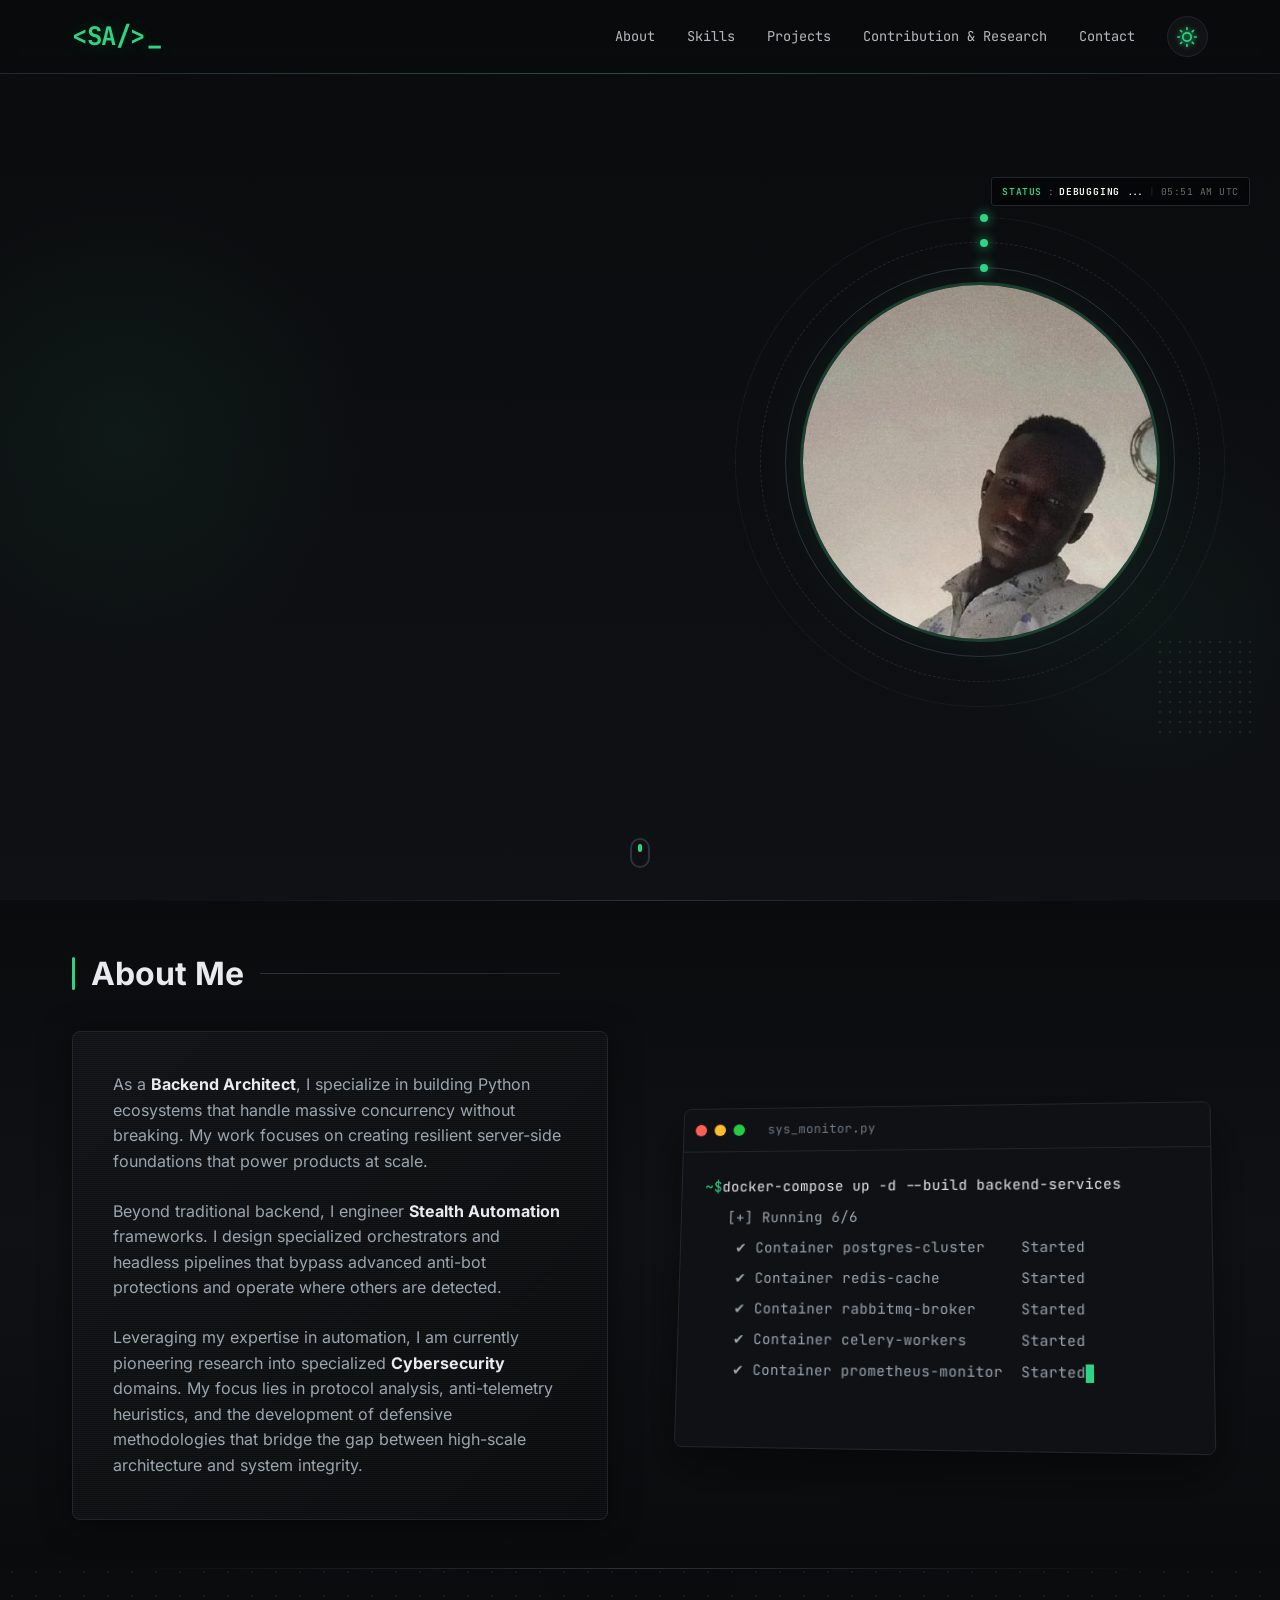
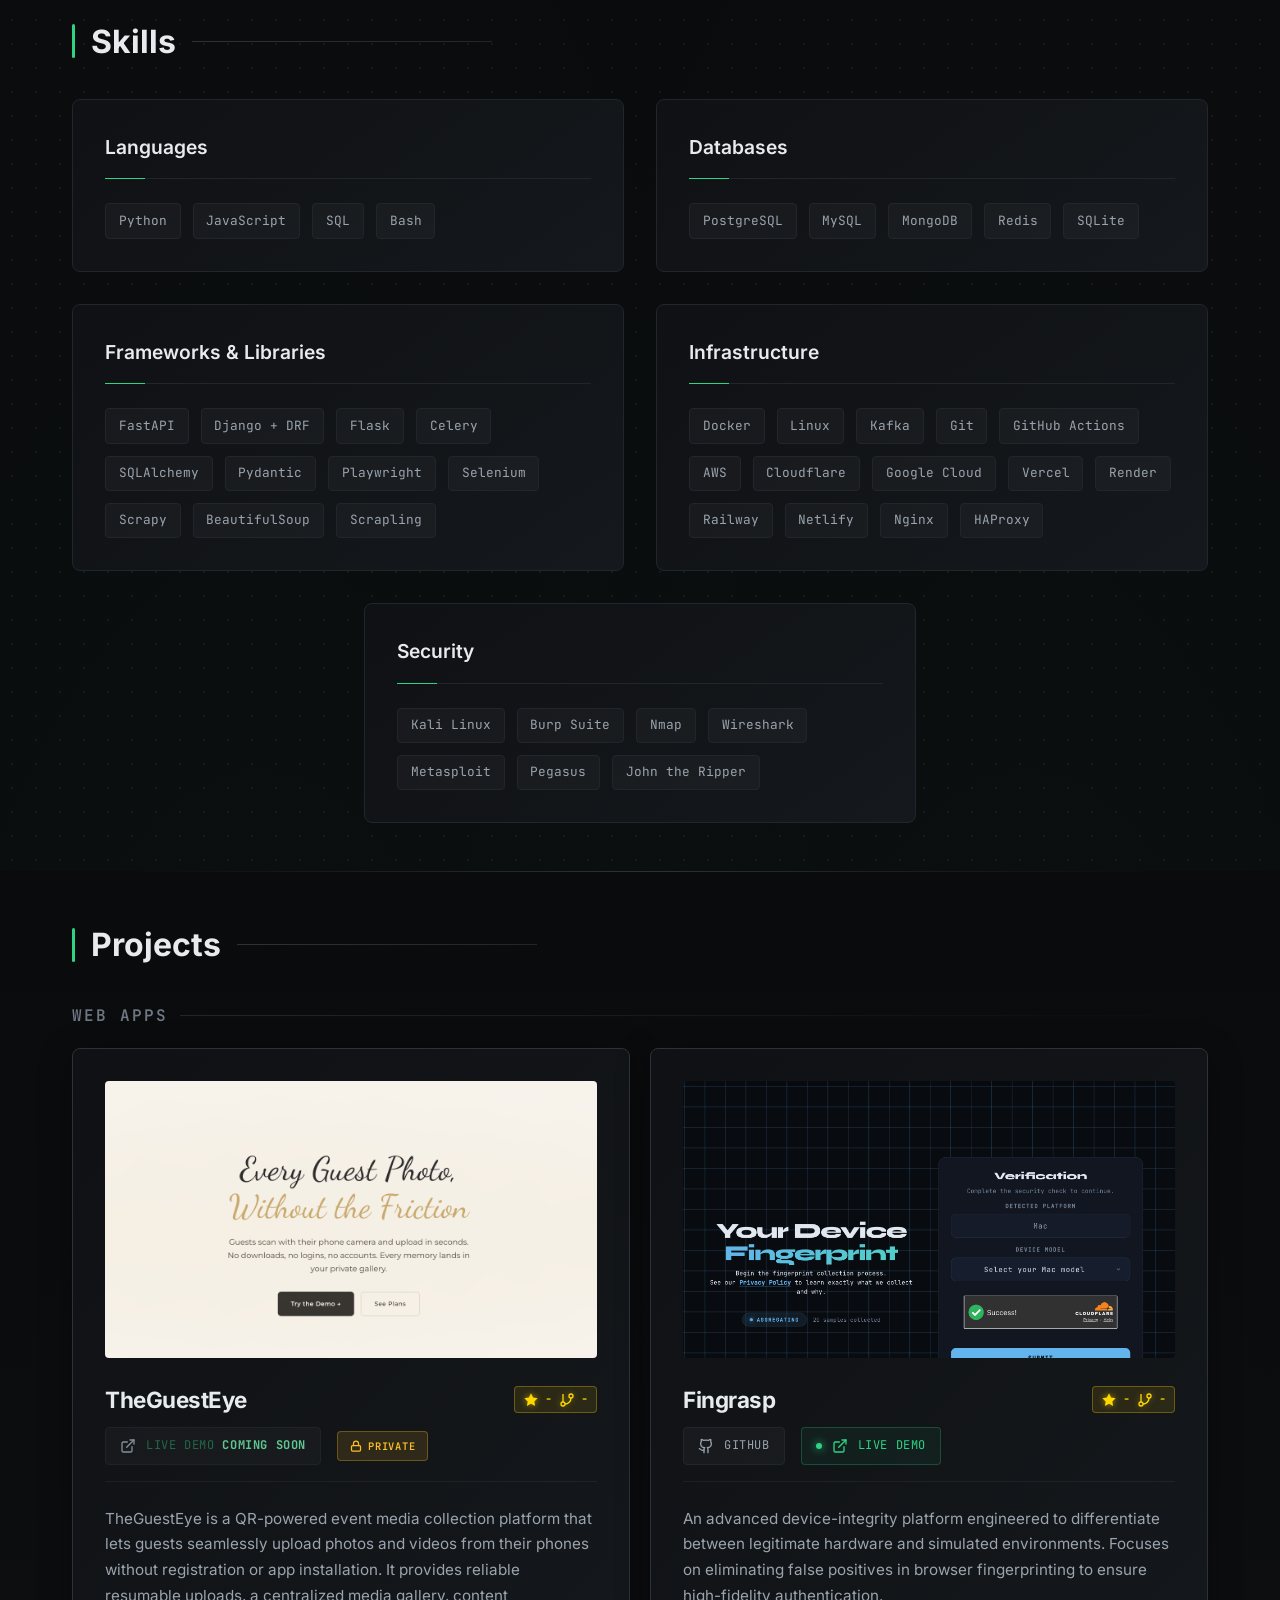
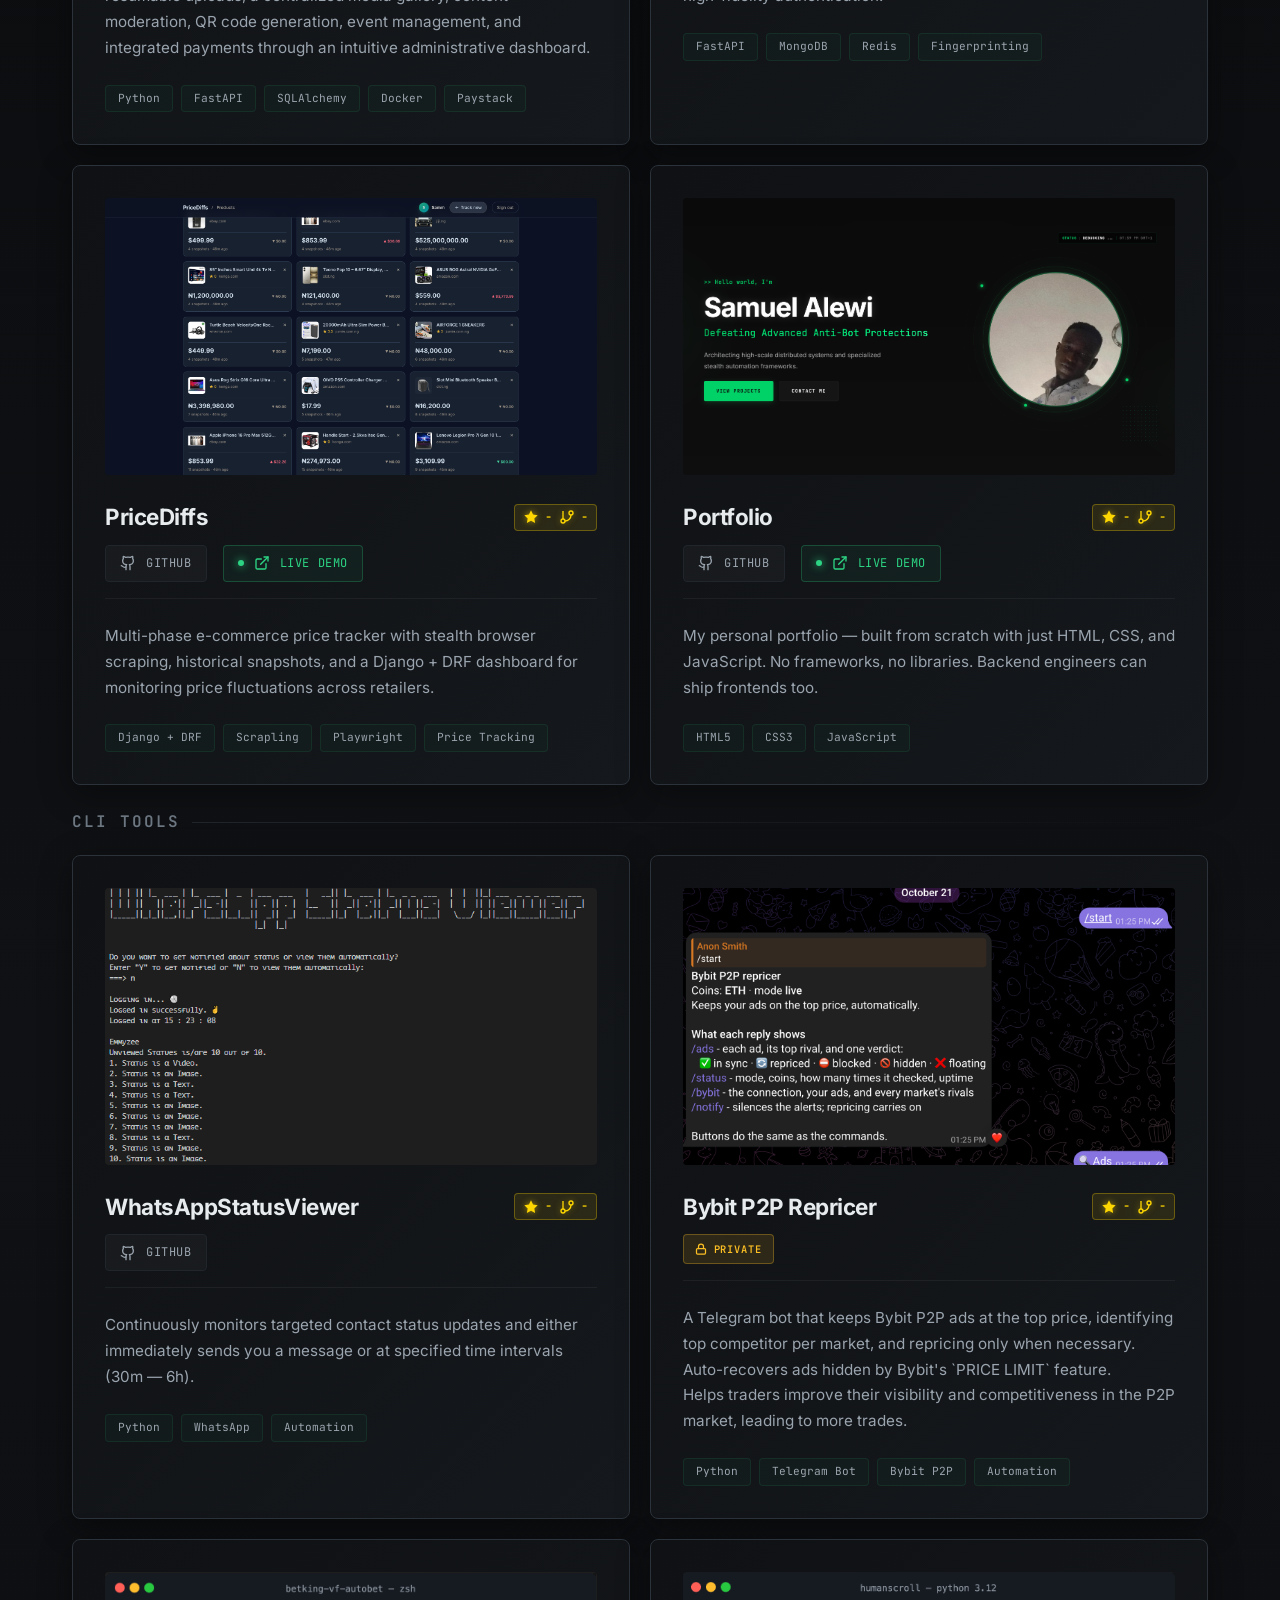
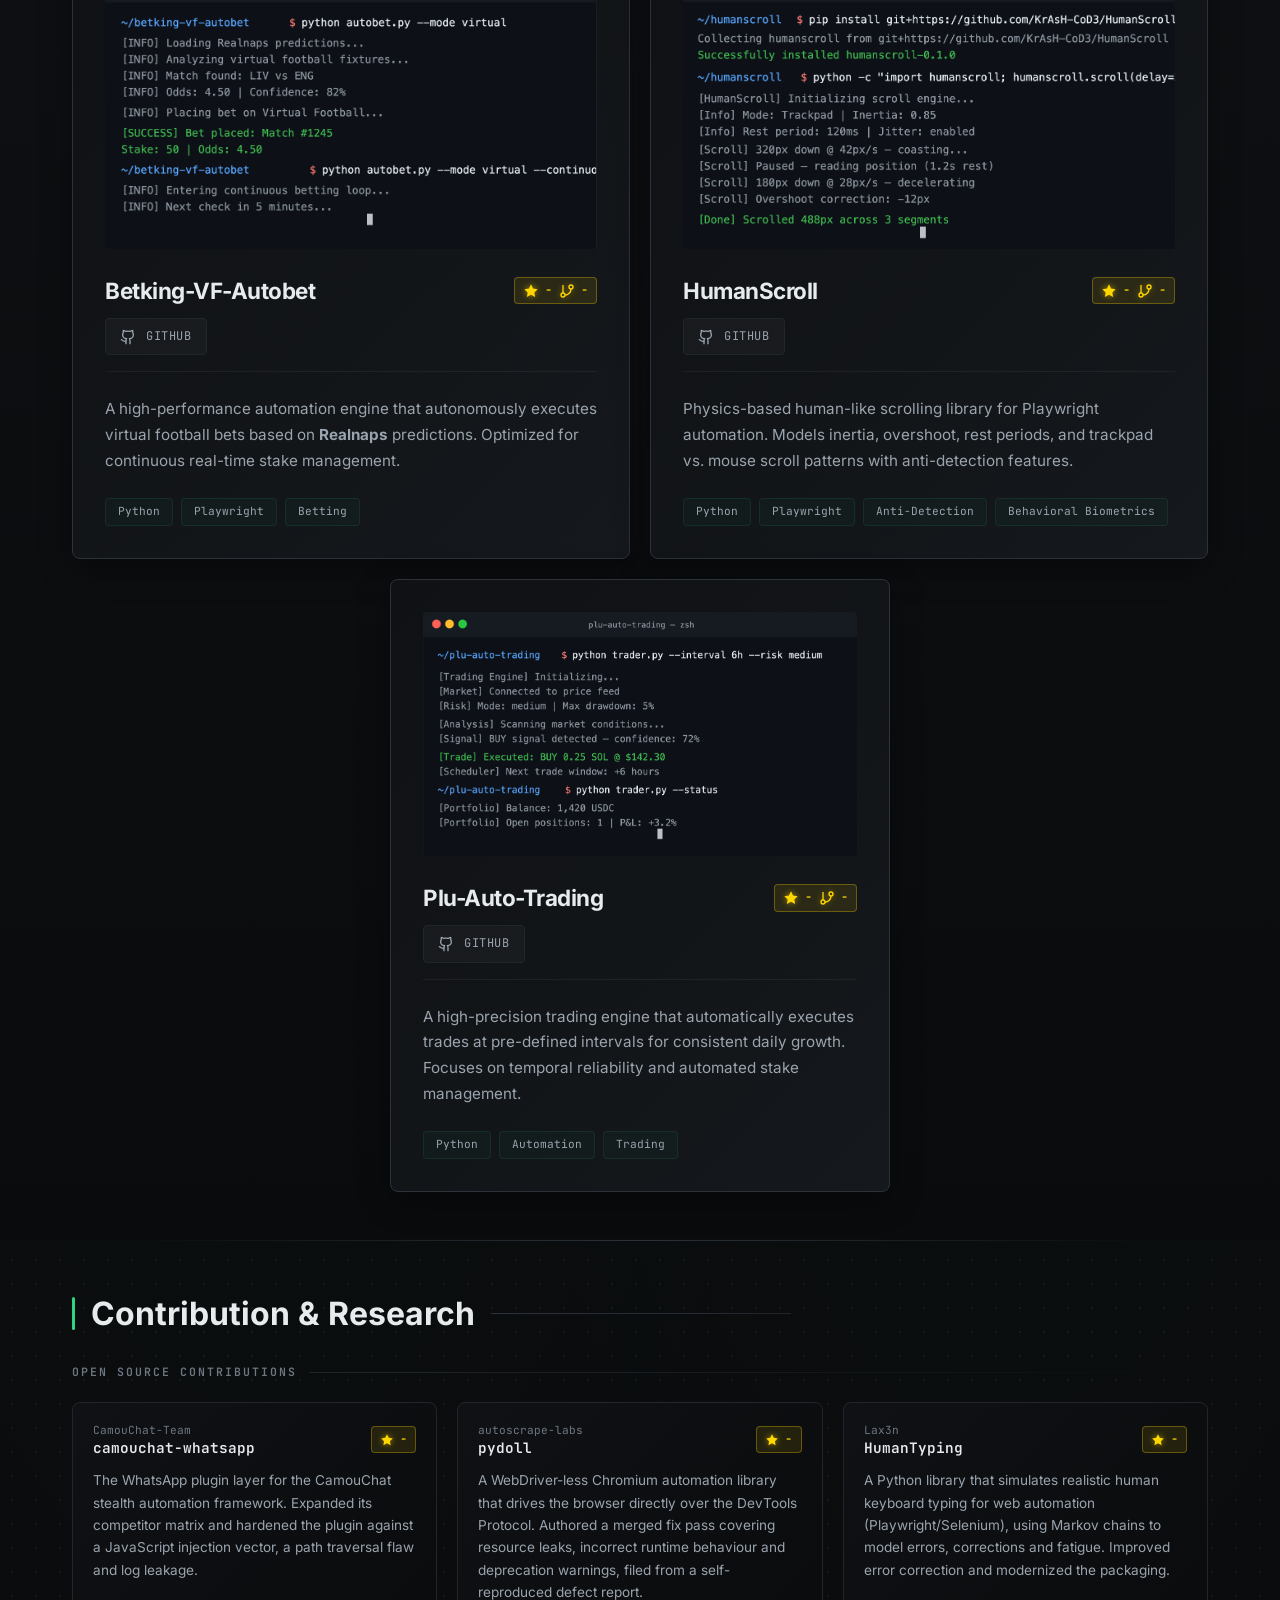
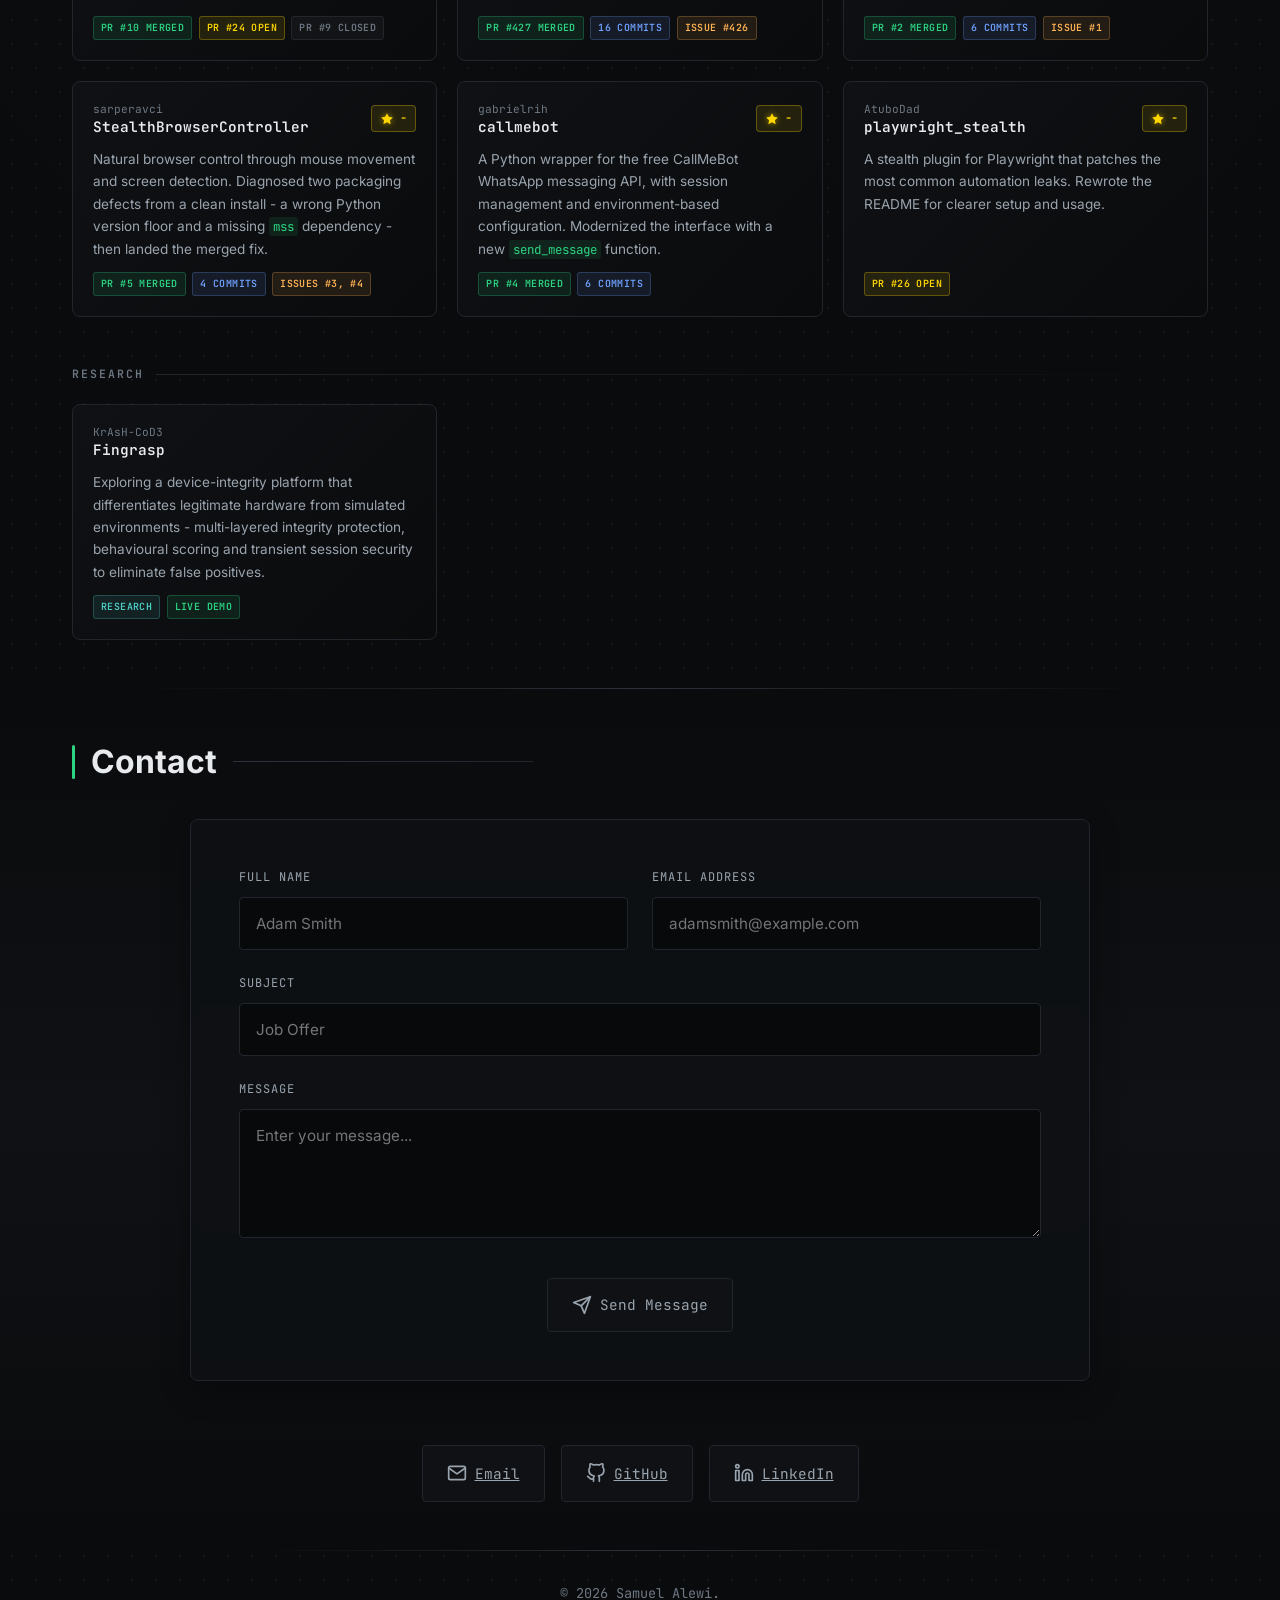
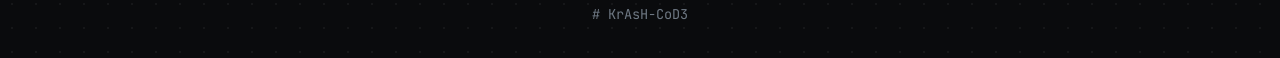
==== commit fd3f702c: "feat(ui): add coming soon style for live demo buttons" ====
--- a/index.html
+++ b/index.html
@@ -267,13 +267,17 @@
                                     </span>
                                 </div>
                                     <div class="project-links">
-                                        <a class="live-demo-disabled" href="#" aria-disabled="true" tabindex="-1">
-                                            <svg xmlns="http://www.w3.org/2000/svg" width="16" height="16" viewBox="0 0 24 24" fill="none" stroke="currentColor" stroke-width="2" stroke-linecap="round" stroke-linejoin="round">
+                                        <a class="live-demo-coming-soon" href="#" aria-disabled="true" tabindex="-1" title="Built but not deployed yet — private repository">
+                                            <svg xmlns="http://www.w3.org/2000/svg" width="16" height="16" viewBox="0 0 24 24" fill="none" stroke="currentColor" stroke-width="2" stroke-linecap="round" stroke-linejoin="round" class="demo-icon">
                                                 <path d="M18 13v6a2 2 0 0 1-2 2H5a2 2 0 0 1-2-2V8a2 2 0 0 1 2-2h6" />
                                                 <polyline points="15 3 21 3 21 9" />
                                                 <line x1="10" y1="14" x2="21" y2="3" />
                                             </svg>
-                                            Live Demo
+                                            <span class="demo-text">
+                                                <span class="demo-label">Live Demo</span>
+                                                <span class="demo-status" aria-label="Coming soon">Coming Soon</span>
+                                            </span>
+                                            <span class="demo-shimmer" aria-hidden="true"></span>
                                         </a>
                                         <span class="private-badge" title="Private repository">
                                             <svg xmlns="http://www.w3.org/2000/svg" width="12" height="12" viewBox="0 0 24 24" fill="none" stroke="currentColor" stroke-width="2.5" stroke-linecap="round" stroke-linejoin="round">
--- a/src/styles/main.css
+++ b/src/styles/main.css
@@ -1476,7 +1476,7 @@
 
 .project-category {
     width: 100%;
-    margin-bottom: 3rem;
+    margin-top: 1.5rem;
 }
 
 .project-category:last-child {
@@ -1484,23 +1484,42 @@
 }
 
 .category-title {
+    display: flex;
+    align-items: center;
+    gap: 0.75rem;
     font-family: var(--font-mono);
-    font-size: 0.85rem;
+    font-size: 1rem;
     font-weight: 600;
     text-transform: uppercase;
-    letter-spacing: 0.15em;
-    color: var(--accent);
-    margin-bottom: 1.5rem;
-    padding-bottom: 0.5rem;
-    border-bottom: 2px solid var(--accent-25);
-    display: inline-block;
+    letter-spacing: 2px;
+    color: var(--text-muted);
+    opacity: 1;
+    margin: 0 0 1.25rem;
+}
+
+.category-title::after {
+    content: '';
+    flex: 1;
+    height: 1px;
+    background: linear-gradient(90deg, var(--border-color), transparent);
 }
 
 .projects-grid {
-    display: flex;
-    flex-wrap: wrap;
-    justify-content: center;
-    gap: 2rem;
+    display: grid;
+    grid-template-columns: repeat(2, 1fr);
+    gap: 1.25rem;
+    margin-bottom: 3rem;
+}
+
+.projects-grid:last-child {
+    margin-bottom: 0;
+}
+
+.project-category:last-child .projects-grid .project-card:last-child {
+    grid-column: 1 / -1;
+    max-width: 500px;
+    margin-left: auto;
+    margin-right: auto;
 }
 
 .project-card {
@@ -1791,6 +1810,157 @@
     flex-shrink: 0;
 }
 
+/* Coming Soon Live Demo Button */
+.live-demo-coming-soon {
+    display: inline-flex;
+    align-items: center;
+    gap: 0.5rem;
+    padding: 0.5rem 0.9rem;
+    border-radius: 4px;
+    font-family: var(--font-mono);
+    font-size: 0.75rem;
+    font-weight: 500;
+    text-transform: uppercase;
+    letter-spacing: 0.05em;
+    color: var(--accent);
+    background: var(--accent-06);
+    border: 1px solid var(--accent-25);
+    cursor: not-allowed;
+    white-space: nowrap;
+    text-decoration: none;
+    position: relative;
+    overflow: hidden;
+    pointer-events: none;
+    opacity: 0.85;
+    transition: opacity 0.3s ease, border-color 0.3s ease, box-shadow 0.3s ease;
+}
+
+.live-demo-coming-soon:hover {
+    opacity: 1;
+    border-color: var(--accent);
+    box-shadow: 0 0 20px var(--accent-25), inset 0 0 20px var(--accent-04);
+}
+
+.live-demo-coming-soon .demo-icon {
+    width: 16px;
+    height: 16px;
+    flex-shrink: 0;
+    transition: transform 0.3s cubic-bezier(0.4, 0, 0.2, 1), opacity 0.3s ease;
+    animation: iconFloat 3s ease-in-out infinite;
+}
+
+@keyframes iconFloat {
+    0%, 100% { transform: translateY(0); }
+    50% { transform: translateY(-2px); }
+}
+
+.live-demo-coming-soon .demo-text {
+    display: inline-flex;
+    align-items: center;
+    gap: 0.5rem;
+    position: relative;
+}
+
+.live-demo-coming-soon .demo-label {
+    color: var(--accent);
+    opacity: 0.5;
+    font-weight: 400;
+}
+
+.live-demo-coming-soon .demo-status {
+    color: var(--accent-bright);
+    font-weight: 700;
+    position: relative;
+    animation: statusPulse 2s ease-in-out infinite;
+}
+
+.live-demo-coming-soon .demo-status::after {
+    content: '';
+    position: absolute;
+    bottom: -2px;
+    left: 0;
+    width: 100%;
+    height: 1px;
+    background: currentColor;
+    transform: scaleX(0);
+    transform-origin: left;
+    animation: underlineSweep 1.5s ease-in-out infinite;
+}
+
+@keyframes statusPulse {
+    0%, 100% { opacity: 1; text-shadow: 0 0 8px rgba(var(--accent-rgb), 0.4); }
+    50% { opacity: 0.7; text-shadow: 0 0 16px rgba(var(--accent-rgb), 0.8), 0 0 24px rgba(var(--accent-rgb), 0.4); }
+}
+
+@keyframes underlineSweep {
+    0% { transform: scaleX(0); transform-origin: left; }
+    50% { transform: scaleX(1); transform-origin: left; }
+    100% { transform: scaleX(0); transform-origin: right; }
+}
+
+/* Shimmer sweep effect */
+.live-demo-coming-soon .demo-shimmer {
+    position: absolute;
+    inset: 0;
+    background: linear-gradient(
+        90deg,
+        transparent 0%,
+        rgba(var(--accent-rgb), 0.15) 20%,
+        rgba(var(--accent-rgb), 0.35) 40%,
+        rgba(var(--accent-rgb), 0.15) 60%,
+        transparent 80%
+    );
+    transform: translateX(-100%);
+    animation: shimmerSweep 2.5s ease-in-out infinite;
+    pointer-events: none;
+}
+
+@keyframes shimmerSweep {
+    0% { transform: translateX(-100%); }
+    60% { transform: translateX(100%); }
+    100% { transform: translateX(100%); }
+}
+
+/* Pulsing border glow */
+.live-demo-coming-soon::before {
+    content: '';
+    position: absolute;
+    inset: -2px;
+    border-radius: 6px;
+    border: 1px solid transparent;
+    background: linear-gradient(90deg, var(--accent), var(--accent-bright), var(--accent));
+    background-size: 200% 100%;
+    opacity: 0;
+    animation: borderPulse 3s ease-in-out infinite;
+    z-index: -1;
+    filter: blur(4px);
+}
+
+@keyframes borderPulse {
+    0%, 100% { opacity: 0; background-position: 0% 50%; }
+    50% { opacity: 0.4; background-position: 100% 50%; }
+}
+
+/* Subtle scan line */
+.live-demo-coming-soon::after {
+    content: '';
+    position: absolute;
+    bottom: 0;
+    left: 0;
+    width: 100%;
+    height: 2px;
+    background: linear-gradient(90deg, transparent, var(--accent), transparent);
+    transform: scaleX(0);
+    transform-origin: left;
+    animation: scanLine 2s ease-in-out infinite;
+}
+
+@keyframes scanLine {
+    0% { transform: scaleX(0); transform-origin: left; opacity: 1; }
+    50% { transform: scaleX(1); transform-origin: left; opacity: 1; }
+    100% { transform: scaleX(0); transform-origin: right; opacity: 0; }
+}
+
 @keyframes livePulse {
     0% { transform: scale(1); opacity: 1; }
     50% { transform: scale(1.6); opacity: 0.5; }
@@ -2914,4 +3084,9 @@
         grid-template-columns: 1fr;
         gap: 1rem;
     }
-}
+
+    .projects-grid {
+        grid-template-columns: 1fr;
+        gap: 1rem;
+    }
+}
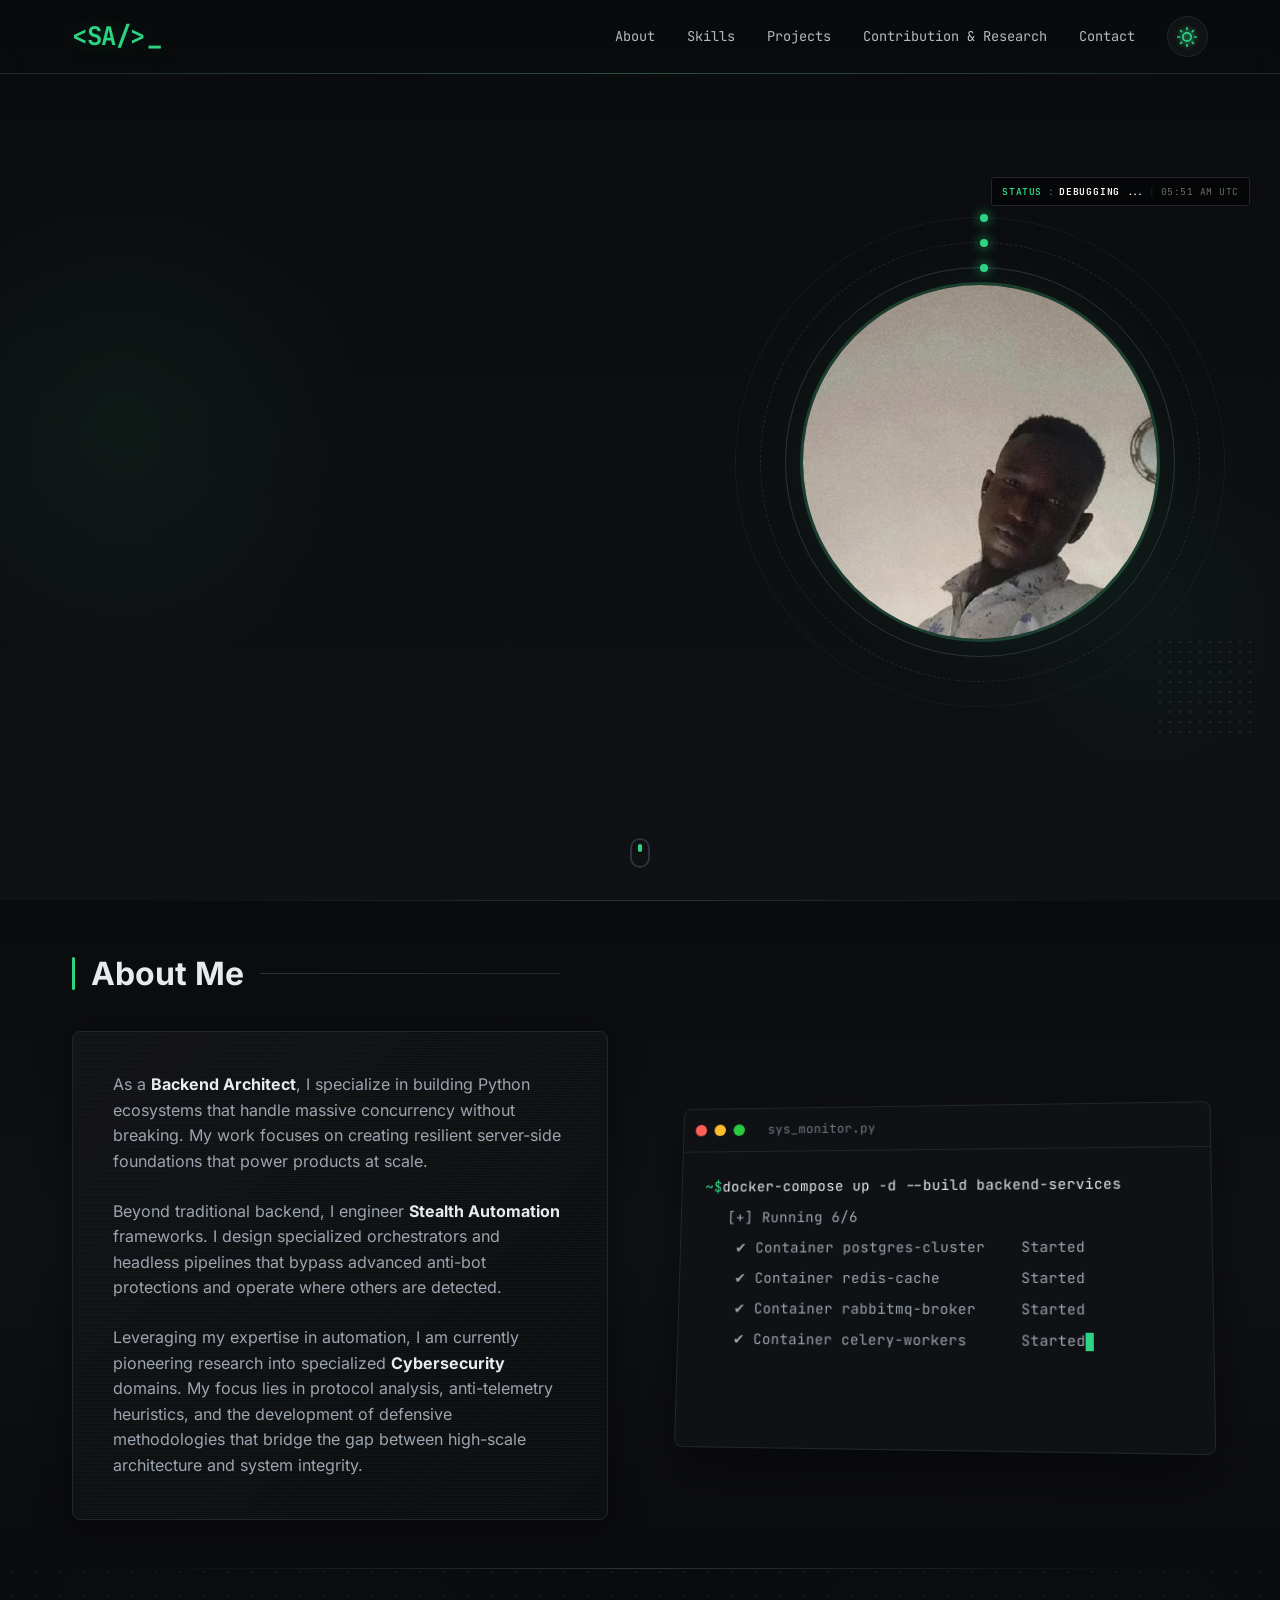
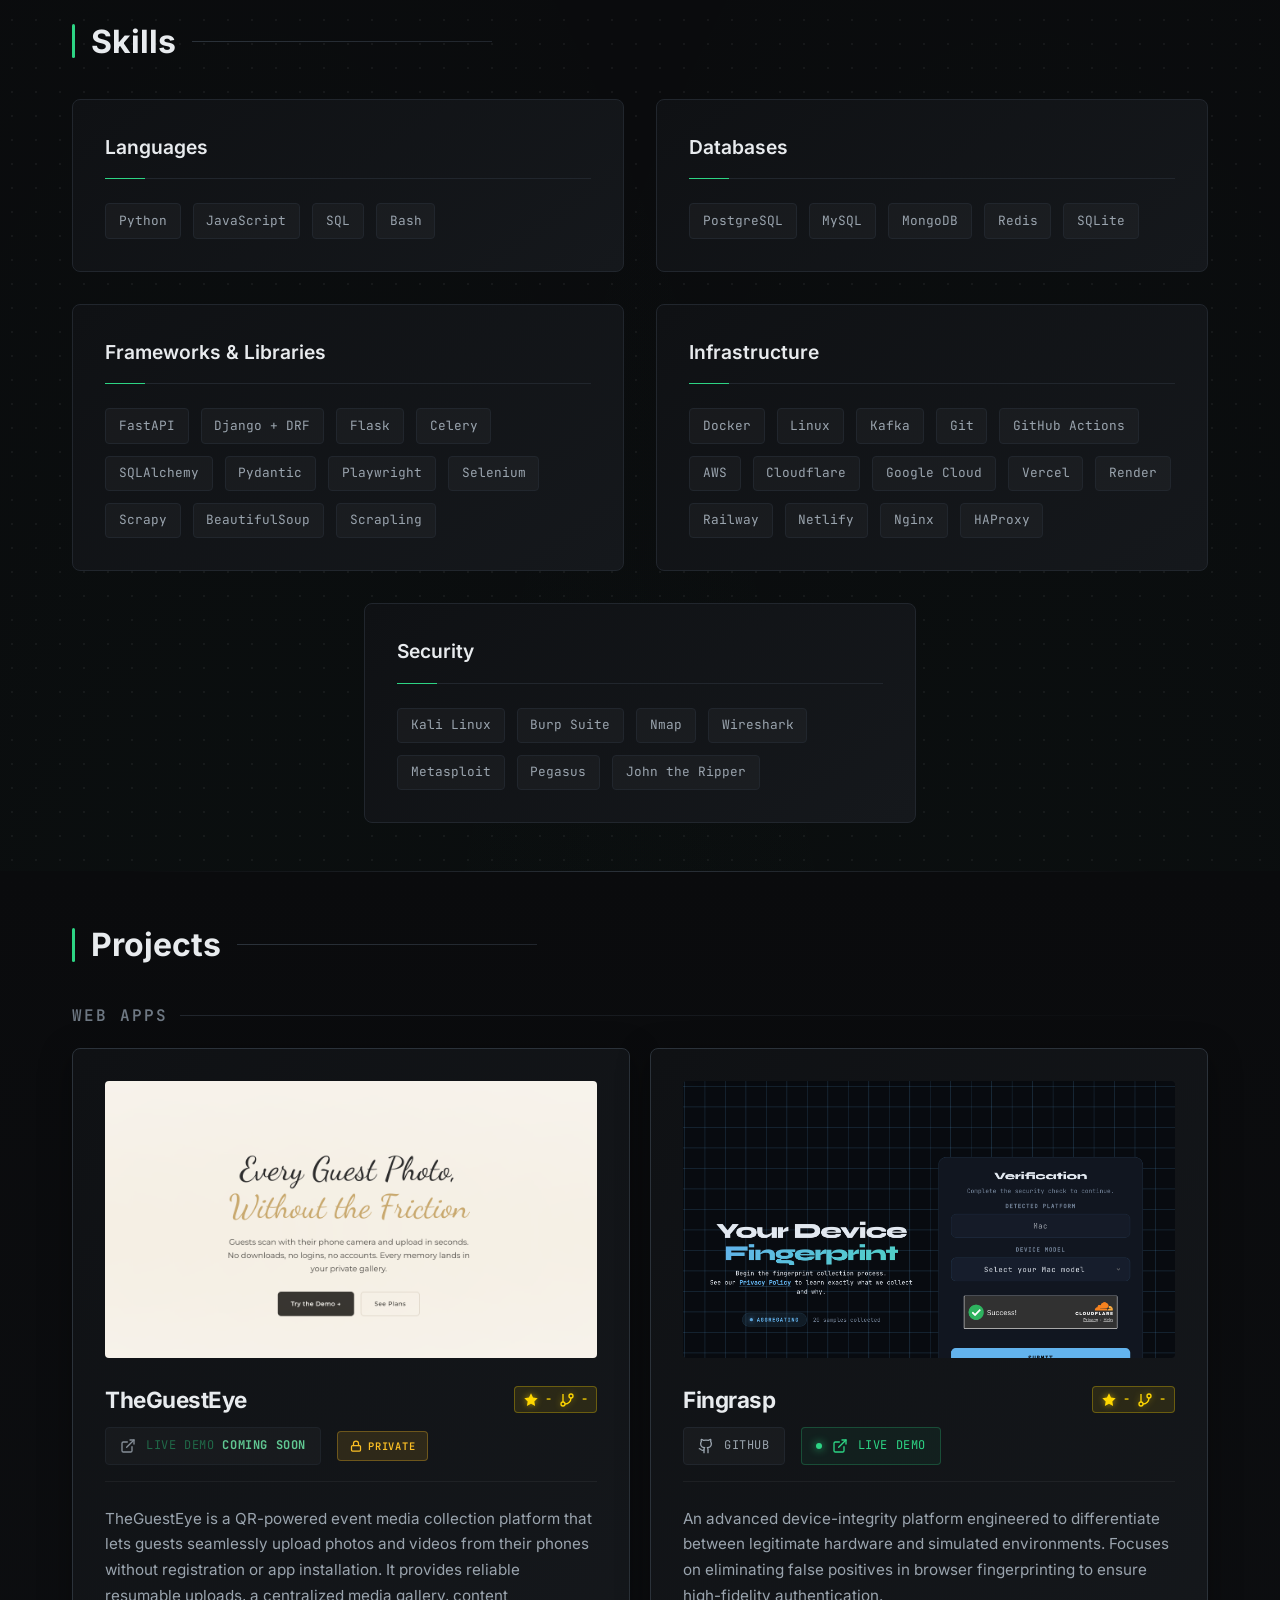
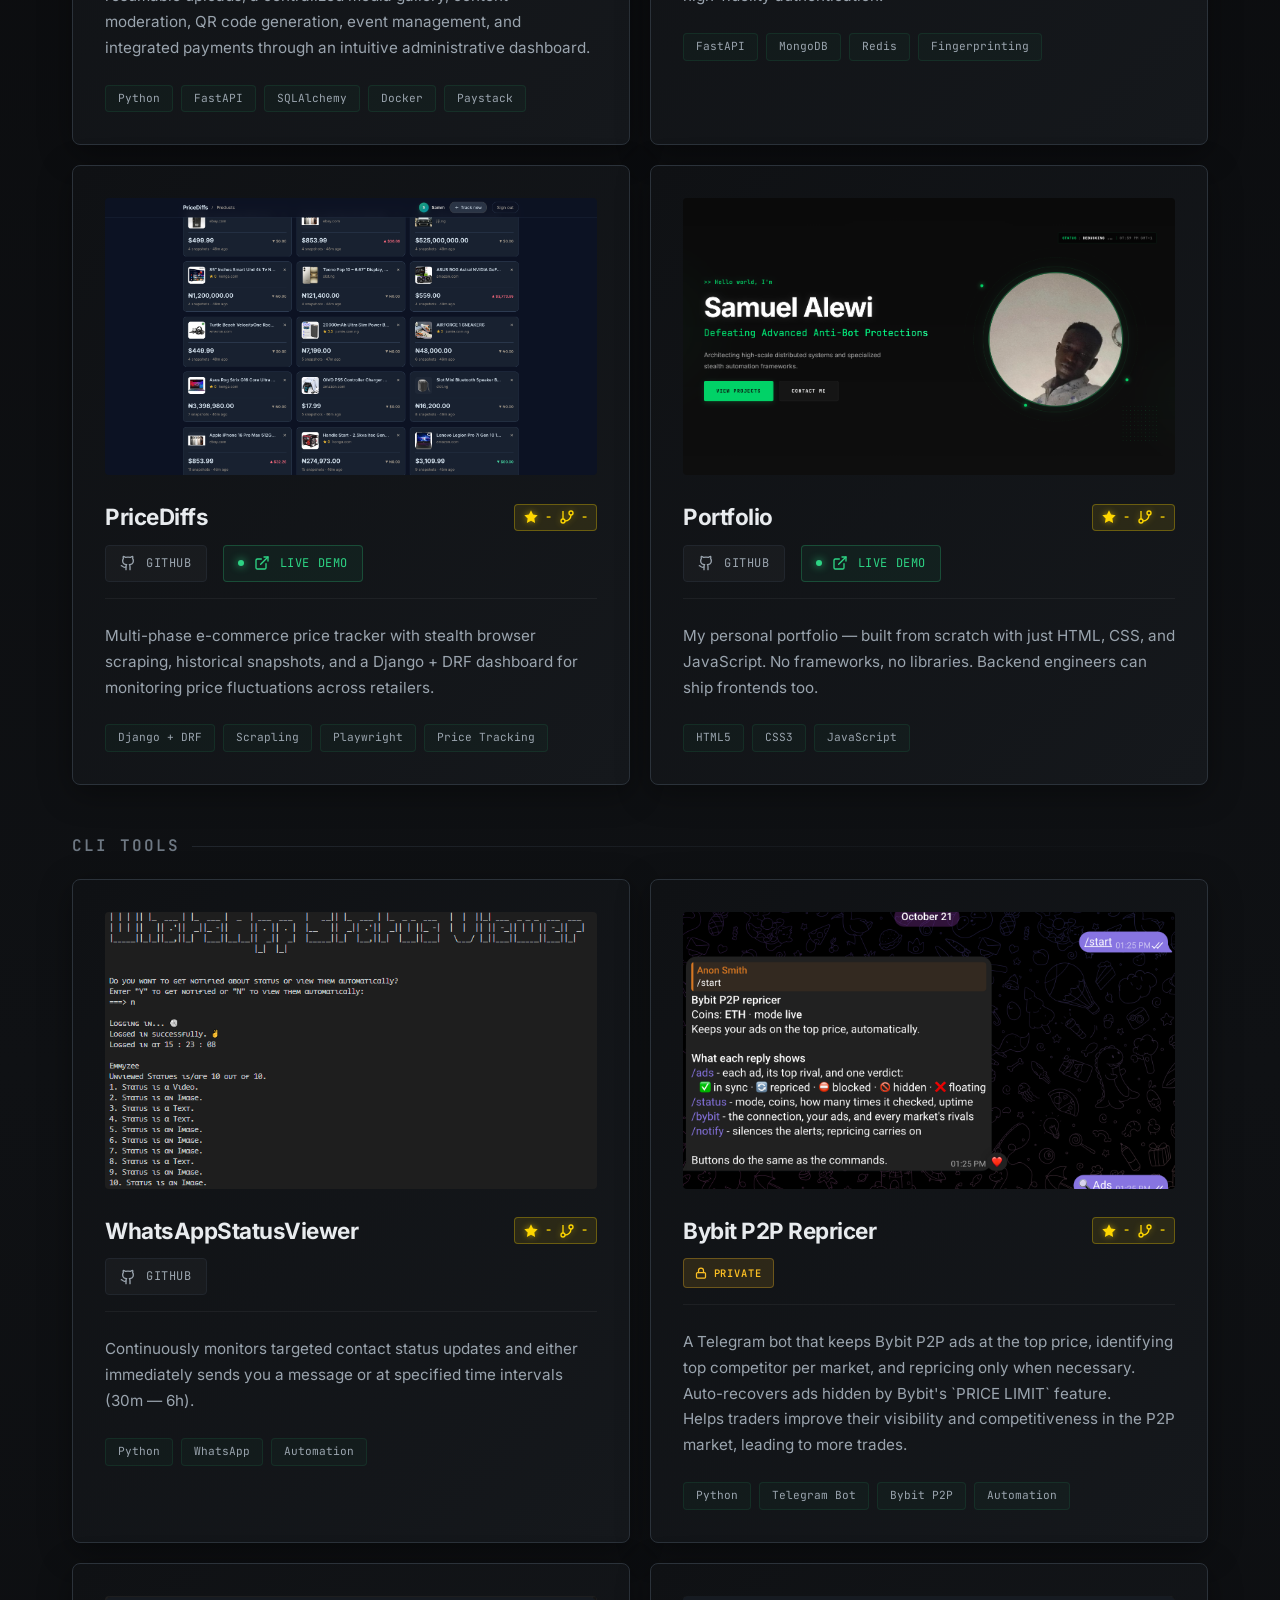
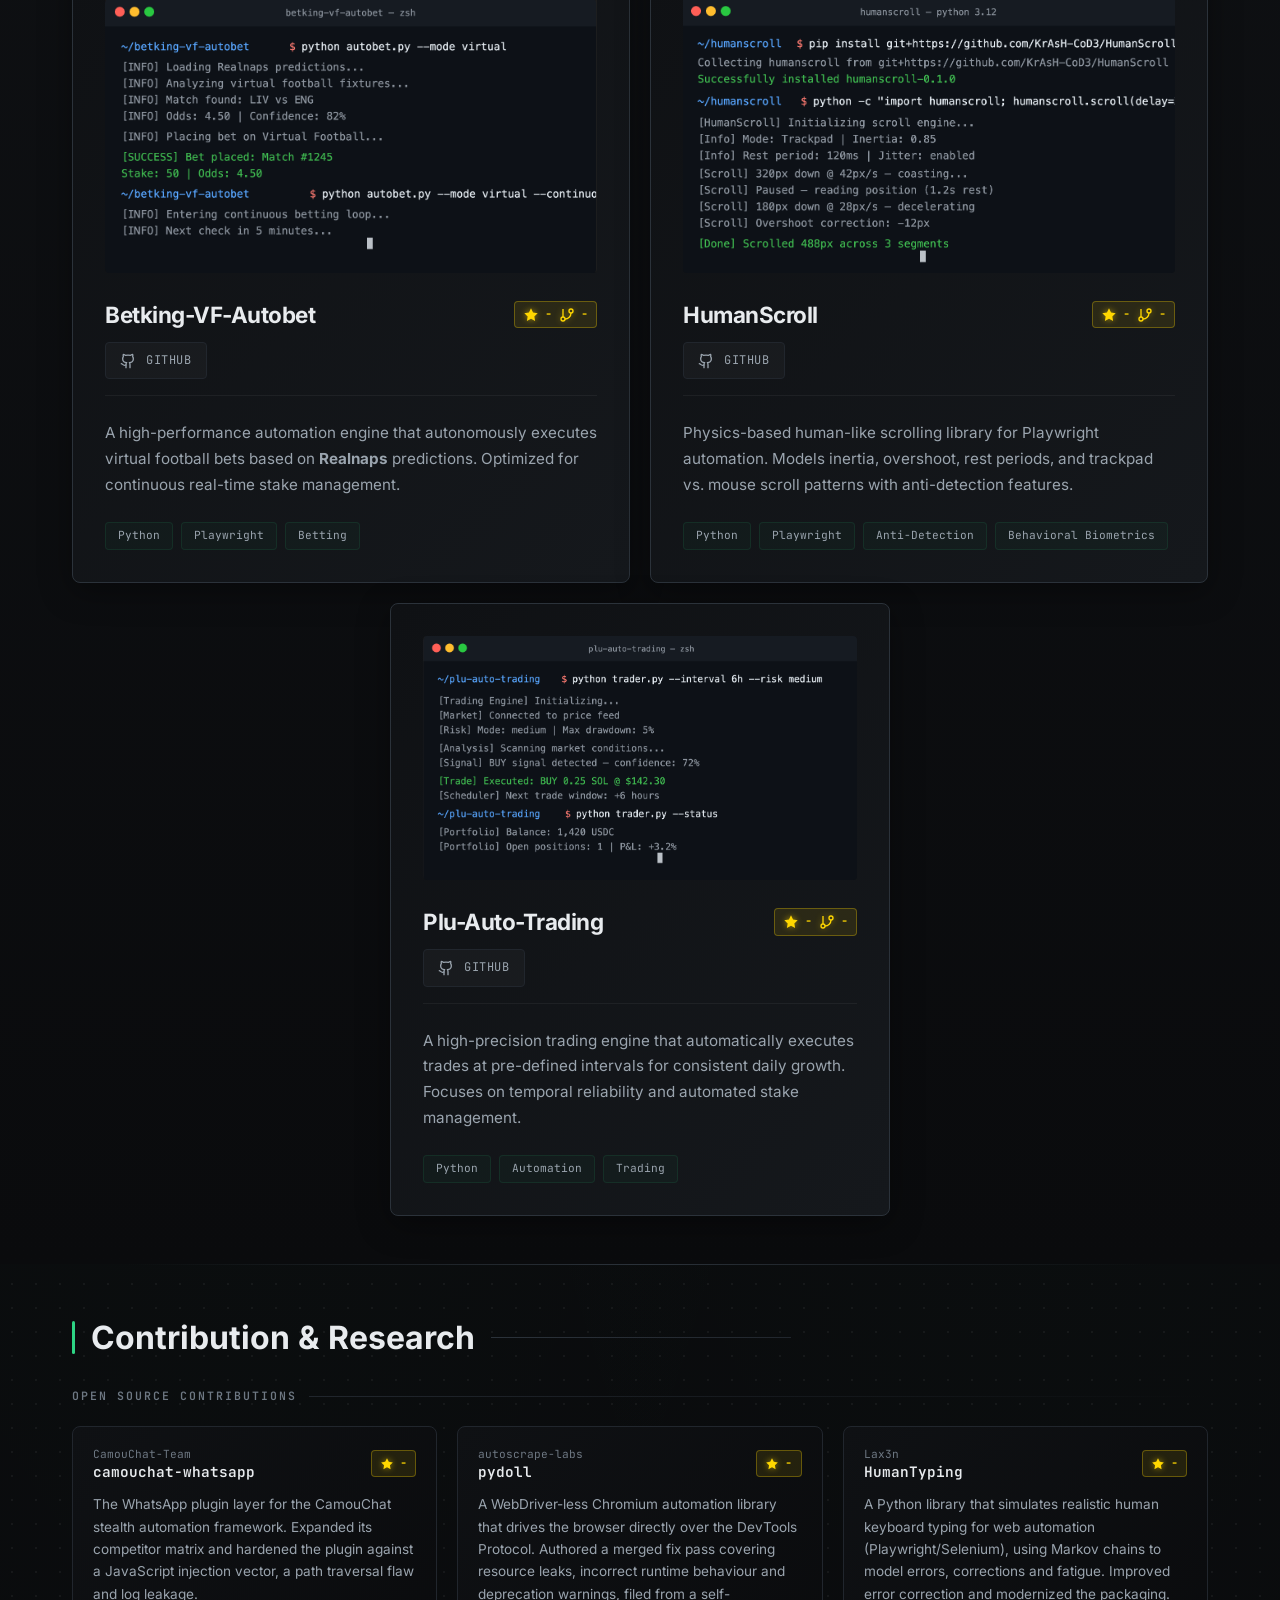
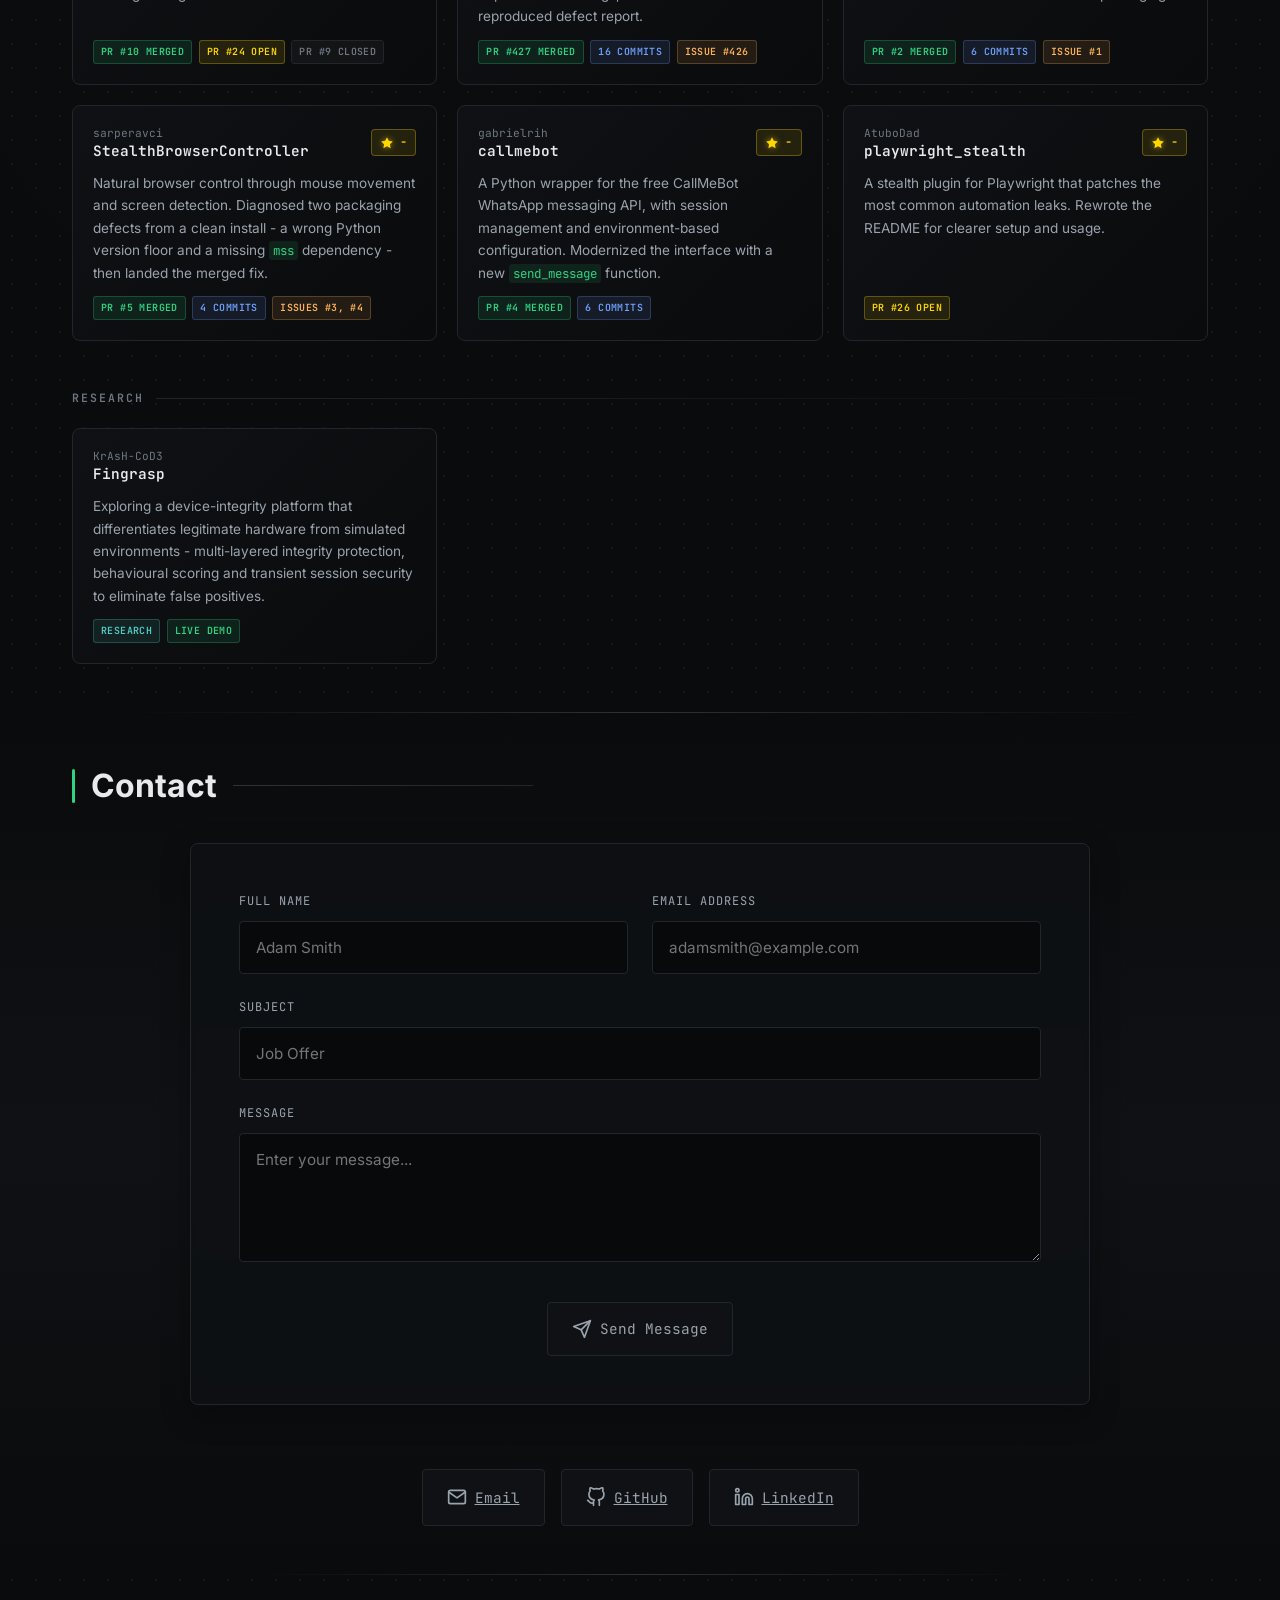
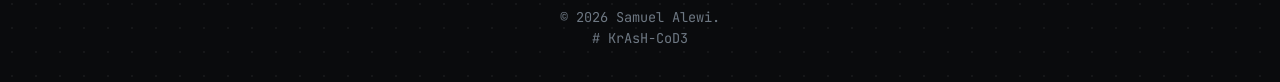
==== commit f97680fe: "style(frontend): reformat and indent HTML for readability improvements" ====
--- a/index.html
+++ b/index.html
@@ -1,1121 +1,1119 @@
 <!DOCTYPE html>
 <html lang="en">
 
-<head>
-    <meta charset="UTF-8">
-    <meta name="viewport" content="width=device-width, initial-scale=1.0">
-    <meta name="description" content="Samuel Alewi - Backend Engineer & Web Automation Specialist">
-    <meta name="keywords" content="Python, Backend, FastAPI, Web Automation, Software Engineer">
-    <title>Samuel Alewi | Backend Engineer</title>
-    <link rel="stylesheet" href="src/styles/main.css">
-</head>
-
-<body class="loading">
-    <!-- Scroll Progress Indicator -->
-    <div class="scroll-progress" id="scrollProgress"></div>
-
-    <!-- Glitch Interference Overlay -->
-    <div id="glitchOverlay" class="glitch-overlay"></div>
-
-    <!-- Icon Sprite -->
-    <svg width="0" height="0" style="position:absolute" aria-hidden="true" focusable="false">
-        <symbol id="icon-star" viewBox="0 0 24 24">
-            <path
-                d="M12 2l3.09 6.26L22 9.27l-5 4.87 1.18 6.88L12 17.77l-6.18 3.25L7 14.14 2 9.27l6.91-1.01L12 2z" />
-        </symbol>
-    </svg>
-
-    <nav class="navbar" role="navigation" aria-label="Main navigation">
-        <div class="nav-container">
-            <a href="/" class="nav-logo" aria-label="Home">&lt;SA/&gt;<span class="logo-cursor">_</span></a>
-            <button class="nav-toggle" aria-label="Toggle navigation" aria-expanded="false">
-                <span class="hamburger"></span>
-            </button>
-            <ul class="nav-menu" role="menubar">
-                <li role="none"><a href="#about" class="nav-link" role="menuitem">About</a></li>
-                <li role="none"><a href="#skills" class="nav-link" role="menuitem">Skills</a></li>
-                <li role="none"><a href="#projects" class="nav-link" role="menuitem">Projects</a></li>
-                <li role="none"><a href="#research" class="nav-link" role="menuitem">Contribution & Research</a></li>
-                <li role="none"><a href="#contact" class="nav-link" role="menuitem">Contact</a></li>
-                <li role="none">
-                    <div class="theme-wrapper">
-                        <button id="themeToggle" class="theme-toggle" aria-label="Toggle Theme (Experimental)">
-                            <svg xmlns="http://www.w3.org/2000/svg" width="20" height="20" viewBox="0 0 24 24" fill="none" stroke="currentColor" stroke-width="2" stroke-linecap="round" stroke-linejoin="round">
-                                <circle cx="12" cy="12" r="5"></circle>
-                                <line x1="12" y1="1" x2="12" y2="3"></line>
-                                <line x1="12" y1="21" x2="12" y2="23"></line>
-                                <line x1="4.22" y1="4.22" x2="5.64" y2="5.64"></line>
-                                <line x1="18.36" y1="18.36" x2="19.78" y2="19.78"></line>
-                                <line x1="1" y1="12" x2="3" y2="12"></line>
-                                <line x1="21" y1="12" x2="23" y2="12"></line>
-                                <line x1="4.22" y1="19.78" x2="5.64" y2="18.36"></line>
-                                <line x1="18.36" y1="5.64" x2="19.78" y2="4.22"></line>
-                            </svg>
-                        </button>
-                        <div id="themeTooltip" class="theme-tooltip">// Safety Protocol Active</div>
-                    </div>
-                </li>
-            </ul>
-        </div>
-    </nav>
-
-    <section class="hero" id="hero">
-        <div class="hero-grid">
-            <div class="hero-text">
-                <p class="hero-greeting anim-stagger" style="--i:0">>> Hello world, I'm</p>
-                <h1 class="hero-title anim-stagger" style="--i:1" data-text="Samuel Alewi">Samuel Alewi</h1>
-                <h2 class="hero-subtitle anim-stagger" style="--i:2">
-                    <span class="typed-role"></span><span class="typed-cursor">|</span>
-                </h2>
-                <p class="hero-description anim-stagger" style="--i:3">
-                    Architecting high-scale distributed systems and specialized stealth automation frameworks.
-                </p>
-                <div class="hero-buttons anim-stagger" style="--i:4">
-                    <a href="#projects" class="btn btn-primary">View Projects</a>
-                    <a href="#contact" class="btn btn-secondary">Contact Me</a>
+    <head>
+        <meta charset="UTF-8">
+        <meta name="viewport" content="width=device-width, initial-scale=1.0">
+        <meta name="description" content="Samuel Alewi - Backend Engineer & Web Automation Specialist">
+        <meta name="keywords" content="Python, Backend, FastAPI, Web Automation, Software Engineer">
+        <title>Samuel Alewi | Backend Engineer</title>
+        <link rel="stylesheet" href="src/styles/main.css">
+    </head>
+
+    <body class="loading">
+        <!-- Scroll Progress Indicator -->
+        <div class="scroll-progress" id="scrollProgress"></div>
+
+        <!-- Glitch Interference Overlay -->
+        <div id="glitchOverlay" class="glitch-overlay"></div>
+
+        <!-- Icon Sprite -->
+        <svg width="0" height="0" style="position:absolute" aria-hidden="true" focusable="false">
+            <symbol id="icon-star" viewBox="0 0 24 24">
+                <path
+                    d="M12 2l3.09 6.26L22 9.27l-5 4.87 1.18 6.88L12 17.77l-6.18 3.25L7 14.14 2 9.27l6.91-1.01L12 2z" />
+            </symbol>
+        </svg>
+
+        <nav class="navbar" role="navigation" aria-label="Main navigation">
+            <div class="nav-container">
+                <a href="/" class="nav-logo" aria-label="Home">&lt;SA/&gt;<span class="logo-cursor">_</span></a>
+                <button class="nav-toggle" aria-label="Toggle navigation" aria-expanded="false">
+                    <span class="hamburger"></span>
+                </button>
+                <ul class="nav-menu" role="menubar">
+                    <li role="none"><a href="#about" class="nav-link" role="menuitem">About</a></li>
+                    <li role="none"><a href="#skills" class="nav-link" role="menuitem">Skills</a></li>
+                    <li role="none"><a href="#projects" class="nav-link" role="menuitem">Projects</a></li>
+                    <li role="none"><a href="#research" class="nav-link" role="menuitem">Contribution & Research</a></li>
+                    <li role="none"><a href="#contact" class="nav-link" role="menuitem">Contact</a></li>
+                    <li role="none">
+                        <div class="theme-wrapper">
+                            <button id="themeToggle" class="theme-toggle" aria-label="Toggle Theme (Experimental)">
+                                <svg xmlns="http://www.w3.org/2000/svg" width="20" height="20" viewBox="0 0 24 24" fill="none" stroke="currentColor" stroke-width="2" stroke-linecap="round" stroke-linejoin="round">
+                                    <circle cx="12" cy="12" r="5"></circle>
+                                    <line x1="12" y1="1" x2="12" y2="3"></line>
+                                    <line x1="12" y1="21" x2="12" y2="23"></line>
+                                    <line x1="4.22" y1="4.22" x2="5.64" y2="5.64"></line>
+                                    <line x1="18.36" y1="18.36" x2="19.78" y2="19.78"></line>
+                                    <line x1="1" y1="12" x2="3" y2="12"></line>
+                                    <line x1="21" y1="12" x2="23" y2="12"></line>
+                                    <line x1="4.22" y1="19.78" x2="5.64" y2="18.36"></line>
+                                    <line x1="18.36" y1="5.64" x2="19.78" y2="4.22"></line>
+                                </svg>
+                            </button>
+                            <div id="themeTooltip" class="theme-tooltip">// Safety Protocol Active</div>
+                        </div>
+                    </li>
+                </ul>
+            </div>
+        </nav>
+
+        <section class="hero" id="hero">
+            <div class="hero-grid">
+                <div class="hero-text">
+                    <p class="hero-greeting anim-stagger" style="--i:0">>> Hello world, I'm</p>
+                    <h1 class="hero-title anim-stagger" style="--i:1" data-text="Samuel Alewi">Samuel Alewi</h1>
+                    <h2 class="hero-subtitle anim-stagger" style="--i:2">
+                        <span class="typed-role"></span><span class="typed-cursor">|</span>
+                    </h2>
+                    <p class="hero-description anim-stagger" style="--i:3">
+                        Architecting high-scale distributed systems and specialized stealth automation frameworks.
+                    </p>
+                    <div class="hero-buttons anim-stagger" style="--i:4">
+                        <a href="#projects" class="btn btn-primary">View Projects</a>
+                        <a href="#contact" class="btn btn-secondary">Contact Me</a>
+                    </div>
+                </div>
+                <div class="hero-image-wrapper" style="--i:2">
+                    <div class="hero-image-container">
+                        <div class="hero-image-ring"></div>
+                        <div class="hero-image-ring ring-2"></div>
+                        <div class="hero-image-ring ring-3"></div>
+                        <img src="src/assets/profile.png" alt="Samuel Alewi - Backend Engineer"
+                            class="hero-image" loading="eager">
+                        <div class="hero-image-glow"></div>
+                    </div>
+                    <div class="hero-image-dots"></div>
+                    <div class="hero-status-bar">
+                        <span class="status-prompt">STATUS</span>
+                        <span class="status-colon">:</span>
+                        <span class="status-value">DEBUGGING</span>
+                        <span class="status-ellipsis">
+                            <span>.</span><span>.</span><span>.</span>
+                        </span>
+                        <span class="status-pipe">|</span>
+                        <span class="status-time" id="heroStatusTime">00:00</span>
+                    </div>
                 </div>
             </div>
-            <div class="hero-image-wrapper" style="--i:2">
-                <div class="hero-image-container">
-                    <div class="hero-image-ring"></div>
-                    <div class="hero-image-ring ring-2"></div>
-                    <div class="hero-image-ring ring-3"></div>
-                    <img src="src/assets/profile.png" alt="Samuel Alewi - Backend Engineer"
-                        class="hero-image" loading="eager">
-                    <div class="hero-image-glow"></div>
-                </div>
-                <div class="hero-image-dots"></div>
-                <div class="hero-status-bar">
-                    <span class="status-prompt">STATUS</span>
-                    <span class="status-colon">:</span>
-                    <span class="status-value">DEBUGGING</span>
-                    <span class="status-ellipsis">
-                        <span>.</span><span>.</span><span>.</span>
-                    </span>
-                    <span class="status-pipe">|</span>
-                    <span class="status-time" id="heroStatusTime">00:00</span>
+            <div class="scroll-indicator" aria-hidden="true">
+                <span></span>
+            </div>
+        </section>
+
+        <section class="section" id="about" aria-labelledby="about-title">
+            <div class="container">
+                <h2 class="section-title" id="about-title"><span class="hacker-trigger">About Me</span></h2>
+                <div class="about-content">
+                    <div class="about-text">
+                        <div class="info-container">
+                            <p>
+                                As a <strong>Backend Architect</strong>, I specialize in building Python ecosystems that
+                                handle massive concurrency without breaking. My work focuses on creating resilient
+                                server-side foundations that power products at scale.
+                            </p>
+                            <p>
+                                Beyond traditional backend, I engineer <strong>Stealth Automation</strong> frameworks. I
+                                design specialized orchestrators and headless pipelines that bypass advanced anti-bot
+                                protections and operate where others are detected.
+                            </p>
+                            <p>
+                                Leveraging my expertise in automation, I am currently pioneering
+                                research into specialized <strong>Cybersecurity</strong> domains. My focus lies in protocol
+                                analysis, anti-telemetry heuristics, and the development of defensive methodologies that
+                                bridge the gap between high-scale architecture and system integrity.
+                            </p>
+                        </div>
+                    </div>
+                    <div class="about-image">
+                        <div class="terminal-window">
+                            <div class="terminal-header">
+                                <span class="terminal-btn close"></span>
+                                <span class="terminal-btn minimize"></span>
+                                <span class="terminal-btn maximize"></span>
+                                <span class="terminal-title">sys_monitor.py</span>
+                            </div>
+                            <div class="terminal-body" id="aboutTerminalBody">
+                            </div>
+                        </div>
+                    </div>
                 </div>
             </div>
-        </div>
-        <div class="scroll-indicator" aria-hidden="true">
-            <span></span>
-        </div>
-    </section>
-
-    <section class="section" id="about" aria-labelledby="about-title">
-        <div class="container">
-            <h2 class="section-title" id="about-title"><span class="hacker-trigger">About Me</span></h2>
-            <div class="about-content">
-                <div class="about-text">
-                    <div class="info-container">
-                        <p>
-                            As a <strong>Backend Architect</strong>, I specialize in building Python ecosystems that
-                            handle massive concurrency without breaking. My work focuses on creating resilient
-                            server-side foundations that power products at scale.
-                        </p>
-                        <p>
-                            Beyond traditional backend, I engineer <strong>Stealth Automation</strong> frameworks. I
-                            design specialized orchestrators and headless pipelines that bypass advanced anti-bot
-                            protections and operate where others are detected.
-                        </p>
-                        <p>
-                            Leveraging my expertise in automation, I am currently pioneering
-                            research into specialized <strong>Cybersecurity</strong> domains. My focus lies in protocol
-                            analysis, anti-telemetry heuristics, and the development of defensive methodologies that
-                            bridge the gap between high-scale architecture and system integrity.
-                        </p>
-                    </div>
-                </div>
-                <div class="about-image">
-                    <div class="terminal-window">
-                        <div class="terminal-header">
-                            <span class="terminal-btn close"></span>
-                            <span class="terminal-btn minimize"></span>
-                            <span class="terminal-btn maximize"></span>
-                            <span class="terminal-title">sys_monitor.py</span>
-                        </div>
-                        <div class="terminal-body" id="aboutTerminalBody">
-                        </div>
-                    </div>
+        </section>
+
+        <section class="section" id="skills" aria-labelledby="skills-title">
+            <div class="container">
+                <h2 class="section-title" id="skills-title"><span class="hacker-trigger">Skills</span></h2>
+                <div class="skills-grid">
+
+                    <div class="skill-category">
+                        <div class="category-header">
+                            <h3 class="skill-category-title">Languages</h3>
+                        </div>
+                        <div class="skill-tags">
+                            <span class="skill-tag">Python</span>
+                            <span class="skill-tag">JavaScript</span>
+                            <span class="skill-tag">SQL</span>
+                            <span class="skill-tag">Bash</span>
+                        </div>
+                    </div>
+
+                    <div class="skill-category">
+                        <div class="category-header">
+                            <h3 class="skill-category-title">Databases</h3>
+                        </div>
+                        <div class="skill-tags">
+                            <span class="skill-tag">PostgreSQL</span>
+                            <span class="skill-tag">MySQL</span>
+                            <span class="skill-tag">MongoDB</span>
+                            <span class="skill-tag">Redis</span>
+                            <span class="skill-tag">SQLite</span>
+                        </div>
+                    </div>
+
+                    <div class="skill-category">
+                        <div class="category-header">
+                            <h3 class="skill-category-title">Frameworks & Libraries</h3>
+                        </div>
+                        <div class="skill-tags">
+                            <span class="skill-tag">FastAPI</span>
+                            <span class="skill-tag">Django + DRF</span>
+                            <span class="skill-tag">Flask</span>
+                            <span class="skill-tag">Celery</span>
+                            <span class="skill-tag">SQLAlchemy</span>
+                            <span class="skill-tag">Pydantic</span>
+                            <span class="skill-tag">Playwright</span>
+                            <span class="skill-tag">Selenium</span>
+                            <span class="skill-tag">Scrapy</span>
+                            <span class="skill-tag">BeautifulSoup</span>
+                            <span class="skill-tag">Scrapling</span>
+
+                        </div>
+                    </div>
+
+                    <div class="skill-category">
+                        <div class="category-header">
+                            <h3 class="skill-category-title">Infrastructure</h3>
+                        </div>
+                        <div class="skill-tags">
+                            <span class="skill-tag">Docker</span>
+                            <span class="skill-tag">Linux</span>
+                            <span class="skill-tag">Kafka</span>
+                            <span class="skill-tag">Git</span>
+                            <span class="skill-tag">GitHub Actions</span>
+                            <span class="skill-tag">AWS</span>
+                            <span class="skill-tag">Cloudflare</span>
+                            <span class="skill-tag">Google Cloud</span>
+                            <span class="skill-tag">Vercel</span>
+                            <span class="skill-tag">Render</span>
+                            <span class="skill-tag">Railway</span>
+                            <span class="skill-tag">Netlify</span>
+                            <span class="skill-tag">Nginx</span>
+                            <span class="skill-tag">HAProxy</span>
+                        </div>
+                    </div>
+
+                    <div class="skill-category">
+                        <div class="category-header">
+                            <h3 class="skill-category-title">Security</h3>
+                        </div>
+                        <div class="skill-tags">
+                            <span class="skill-tag">Kali Linux</span>
+                            <span class="skill-tag">Burp Suite</span>
+                            <span class="skill-tag">Nmap</span>
+                            <span class="skill-tag">Wireshark</span>
+                            <span class="skill-tag">Metasploit</span>
+                            <span class="skill-tag">Pegasus</span>
+                            <span class="skill-tag">John the Ripper</span>
+                        </div>
+                    </div>
+
                 </div>
             </div>
-        </div>
-    </section>
-
-    <section class="section" id="skills" aria-labelledby="skills-title">
-        <div class="container">
-            <h2 class="section-title" id="skills-title"><span class="hacker-trigger">Skills</span></h2>
-            <div class="skills-grid">
-
-                <div class="skill-category">
-                    <div class="category-header">
-                        <h3 class="skill-category-title">Languages</h3>
-                    </div>
-                    <div class="skill-tags">
-                        <span class="skill-tag">Python</span>
-                        <span class="skill-tag">JavaScript</span>
-                        <span class="skill-tag">SQL</span>
-                        <span class="skill-tag">Bash</span>
+        </section>
+
+        <section class="section" id="projects" aria-labelledby="projects-title">
+            <div class="container">
+                <h2 class="section-title" id="projects-title"><span class="hacker-trigger">Projects</span></h2>
+
+                <!-- Web Apps -->
+                <div class="project-category">
+                    <h3 class="category-title">Web Apps</h3>
+                    <div class="projects-grid">
+
+                        <!-- TheGuestEye -->
+                        <article class="project-card featured" data-repo="KrAsH-CoD3/TheGuestEye">
+                            <div class="project-content">
+                                <div class="project-image">
+                                    <img src="src/assets/projects/the-guest-eye.png" alt="TheGuestEye — event photo capture platform" loading="lazy">
+                                </div>
+                                <div class="project-header">
+                                    <div class="project-main-header">
+                                        <div class="project-title-row">
+                                        <h3 class="project-title">TheGuestEye</h3>
+                                        <span class="status-tag stats" data-repo="KrAsH-CoD3/TheGuestEye">
+                                            <svg class="icon-star" width="16" height="16" viewBox="0 0 24 24" fill="currentColor" aria-hidden="true">
+                                                <path d="M12 2l3.09 6.26L22 9.27l-5 4.87 1.18 6.88L12 17.77l-6.18 3.25L7 14.14 2 9.27l6.91-1.01L12 2z"/>
+                                            </svg>
+                                            <span class="star-count">-</span>
+                                            <svg class="icon-fork" width="16" height="16" viewBox="0 0 24 24" fill="none" stroke="currentColor" stroke-width="2" aria-hidden="true">
+                                                <line x1="6" y1="3" x2="6" y2="15"></line>
+                                                <circle cx="18" cy="6" r="3"></circle>
+                                                <circle cx="6" cy="18" r="3"></circle>
+                                                <path d="M18 9a9 9 0 0 1-9 9"></path>
+                                            </svg>
+                                            <span class="fork-count">-</span>
+                                        </span>
+                                    </div>
+                                        <div class="project-links">
+                                            <a class="live-demo-coming-soon" href="#" aria-disabled="true" tabindex="-1" title="Built but not deployed yet — private repository">
+                                                <svg xmlns="http://www.w3.org/2000/svg" width="16" height="16" viewBox="0 0 24 24" fill="none" stroke="currentColor" stroke-width="2" stroke-linecap="round" stroke-linejoin="round" class="demo-icon">
+                                                    <path d="M18 13v6a2 2 0 0 1-2 2H5a2 2 0 0 1-2-2V8a2 2 0 0 1 2-2h6" />
+                                                    <polyline points="15 3 21 3 21 9" />
+                                                    <line x1="10" y1="14" x2="21" y2="3" />
+                                                </svg>
+                                                <span class="demo-text">
+                                                    <span class="demo-label">Live Demo</span>
+                                                    <span class="demo-status" aria-label="Coming soon">Coming Soon</span>
+                                                </span>
+                                                <span class="demo-shimmer" aria-hidden="true"></span>
+                                            </a>
+                                            <span class="private-badge" title="Private repository">
+                                                <svg xmlns="http://www.w3.org/2000/svg" width="12" height="12" viewBox="0 0 24 24" fill="none" stroke="currentColor" stroke-width="2.5" stroke-linecap="round" stroke-linejoin="round">
+                                                    <rect x="3" y="11" width="18" height="11" rx="2" ry="2"></rect>
+                                                    <path d="M7 11V7a5 5 0 0 1 10 0v4"></path>
+                                                </svg>
+                                                <span>Private</span>
+                                            </span>
+                                        </div>
+                                    </div>
+                                </div>
+                                <p class="project-description">
+                                    TheGuestEye is a QR-powered event media collection platform that lets guests seamlessly 
+                                    upload photos and videos from their phones without registration or app installation. 
+                                    It provides reliable resumable uploads, a centralized media gallery, content moderation, 
+                                    QR code generation, event management, and integrated payments through an intuitive administrative dashboard.
+                                </p>
+                                <div class="project-tech">
+                                    <span class="tech-tag">Python</span>
+                                    <span class="tech-tag">FastAPI</span>
+                                    <span class="tech-tag">SQLAlchemy</span>
+                                    <span class="tech-tag">Docker</span>
+                                    <span class="tech-tag">Paystack</span>
+                                </div>
+                            </div>
+                        </article>
+
+                        <!-- Fingrasp -->
+                        <article class="project-card featured" data-repo="KrAsH-CoD3/Fingrasp">
+                            <div class="project-content">
+                                <div class="project-image">
+                                    <img src="src/assets/projects/fingrasp.png" alt="Fingrasp — browser fingerprint intelligence dashboard" loading="lazy">
+                                </div>
+                                <div class="project-header">
+                                    <div class="project-main-header">
+                                        <div class="project-title-row">
+                                        <h3 class="project-title">Fingrasp</h3>
+                                        <span class="status-tag stats" data-repo="KrAsH-CoD3/Fingrasp">
+                                            <svg class="icon-star" width="16" height="16" viewBox="0 0 24 24" fill="currentColor" aria-hidden="true">
+                                                <path d="M12 2l3.09 6.26L22 9.27l-5 4.87 1.18 6.88L12 17.77l-6.18 3.25L7 14.14 2 9.27l6.91-1.01L12 2z"/>
+                                            </svg>
+                                            <span class="star-count">-</span>
+                                            <svg class="icon-fork" width="16" height="16" viewBox="0 0 24 24" fill="none" stroke="currentColor" stroke-width="2" aria-hidden="true">
+                                                <line x1="6" y1="3" x2="6" y2="15"></line>
+                                                <circle cx="18" cy="6" r="3"></circle>
+                                                <circle cx="6" cy="18" r="3"></circle>
+                                                <path d="M18 9a9 9 0 0 1-9 9"></path>
+                                            </svg>
+                                            <span class="fork-count">-</span>
+                                        </span>
+                                    </div>
+                                        <div class="project-links">
+                                            <a href="https://github.com/KrAsH-CoD3/Fingrasp" target="_blank"
+                                                rel="noopener noreferrer" aria-label="GitHub">
+                                                <svg xmlns="http://www.w3.org/2000/svg" width="24" height="24"
+                                                    viewBox="0 0 24 24" fill="none" stroke="currentColor" stroke-width="2"
+                                                    stroke-linecap="round" stroke-linejoin="round">
+                                                    <path
+                                                        d="M15 22v-4a4.8 4.8 0 0 0-1-3.5c3 0 6-2 6-5.5.08-1.25-.27-2.48-1-3.5.28-1.15.28-2.35 0-3.5 0 0-1 0-3 1.5-2.64-.5-5.36-.5-8 0C6 2 5 2 5 2c-.28 1.15-.28 2.35 0 3.5-.73 1.02-1.08 2.25-1 3.5 0 3.5 3 5.5 6 5.5-.39.49-.68 1.05-.85 1.65-.17.6-.22 1.23-.15 1.85v4" />
+                                                    <path d="M9 18c-4.51 2-5-2-7-2" />
+                                                </svg>
+                                                GitHub
+                                            </a>
+                                            <a href="https://fingrasp.vercel.app" target="_blank" rel="noopener noreferrer"
+                                                aria-label="Live Demo">
+                                                <span class="live-dot" aria-hidden="true"></span>
+                                                <svg xmlns="http://www.w3.org/2000/svg" width="20" height="20"
+                                                    viewBox="0 0 24 24" fill="none" stroke="currentColor" stroke-width="2"
+                                                    stroke-linecap="round" stroke-linejoin="round">
+                                                    <path d="M18 13v6a2 2 0 0 1-2 2H5a2 2 0 0 1-2-2V8a2 2 0 0 1 2-2h6" />
+                                                    <polyline points="15 3 21 3 21 9" />
+                                                    <line x1="10" y1="14" x2="21" y2="3" />
+                                                </svg>
+                                                Live Demo
+                                            </a>
+                                        </div>
+                                    </div>
+                                </div>
+                                <p class="project-description">
+                                    An advanced device-integrity platform engineered to differentiate between legitimate
+                                    hardware
+                                    and simulated environments. Focuses on eliminating false positives in browser fingerprinting
+                                    to ensure high-fidelity authentication.
+                                </p>
+                                <div class="project-tech">
+                                    <span class="tech-tag">FastAPI</span>
+                                    <span class="tech-tag">MongoDB</span>
+                                    <span class="tech-tag">Redis</span>
+                                    <span class="tech-tag">Fingerprinting</span>
+                                </div>
+                            </div>
+                        </article>
+                        
+                        <!-- PriceDiffs -->
+                        <article class="project-card featured" data-repo="KrAsH-CoD3/PriceDiffs">
+                            <div class="project-content">
+                                <div class="project-image">
+                                    <img src="src/assets/projects/pricediffs.png" alt="PriceDiffs — e-commerce price tracking dashboard" loading="lazy">
+                                </div>
+                                <div class="project-header">
+                                    <div class="project-main-header">
+                                        <div class="project-title-row">
+                                        <h3 class="project-title">PriceDiffs</h3>
+                                        <span class="status-tag stats" data-repo="KrAsH-CoD3/PriceDiffs">
+                                            <svg class="icon-star" width="16" height="16" viewBox="0 0 24 24" fill="currentColor" aria-hidden="true">
+                                                <path d="M12 2l3.09 6.26L22 9.27l-5 4.87 1.18 6.88L12 17.77l-6.18 3.25L7 14.14 2 9.27l6.91-1.01L12 2z"/>
+                                            </svg>
+                                            <span class="star-count">-</span>
+                                            <svg class="icon-fork" width="16" height="16" viewBox="0 0 24 24" fill="none" stroke="currentColor" stroke-width="2" aria-hidden="true">
+                                                <line x1="6" y1="3" x2="6" y2="15"></line>
+                                                <circle cx="18" cy="6" r="3"></circle>
+                                                <circle cx="6" cy="18" r="3"></circle>
+                                                <path d="M18 9a9 9 0 0 1-9 9"></path>
+                                            </svg>
+                                            <span class="fork-count">-</span>
+                                        </span>
+                                    </div>
+                                        <div class="project-links">
+                                            <a href="https://github.com/KrAsH-CoD3/PriceDiffs" target="_blank"
+                                                rel="noopener noreferrer" aria-label="GitHub">
+                                                <svg xmlns="http://www.w3.org/2000/svg" width="20" height="20"
+                                                    viewBox="0 0 24 24" fill="none" stroke="currentColor" stroke-width="2"
+                                                    stroke-linecap="round" stroke-linejoin="round">
+                                                    <path
+                                                        d="M15 22v-4a4.8 4.8 0 0 0-1-3.5c3 0 6-2 6-5.5.08-1.25-.27-2.48-1-3.5.28-1.15.28-2.35 0-3.5 0 0-1 0-3 1.5-2.64-.5-5.36-.5-8 0C6 2 5 2 5 2c-.28 1.15-.28 2.35 0 3.5-.73 1.02-1.08 2.25-1 3.5 0 3.5 3 5.5 6 5.5-.39.49-.68 1.05-.85 1.65-.17.6-.22 1.23-.15 1.85v4" />
+                                                    <path d="M9 18c-4.51 2-5-2-7-2" />
+                                                </svg>
+                                                GitHub
+                                            </a>
+                                            <a href="https://pricediffs.up.railway.app" target="_blank" rel="noopener noreferrer"
+                                                aria-label="Live Demo">
+                                                <span class="live-dot" aria-hidden="true"></span>
+                                                <svg xmlns="http://www.w3.org/2000/svg" width="20" height="20"
+                                                    viewBox="0 0 24 24" fill="none" stroke="currentColor" stroke-width="2"
+                                                    stroke-linecap="round" stroke-linejoin="round">
+                                                    <path d="M18 13v6a2 2 0 0 1-2 2H5a2 2 0 0 1-2-2V8a2 2 0 0 1 2-2h6" />
+                                                    <polyline points="15 3 21 3 21 9" />
+                                                    <line x1="10" y1="14" x2="21" y2="3" />
+                                                </svg>
+                                                Live Demo
+                                            </a>
+                                        </div>
+                                    </div>
+                                </div>
+                                <p class="project-description">
+                                    Multi-phase e-commerce price tracker with stealth browser scraping, historical snapshots, and a Django + DRF dashboard for monitoring price fluctuations across retailers.
+                                </p>
+                                <div class="project-tech">
+                                    <span class="tech-tag">Django + DRF</span>
+                                    <span class="tech-tag">Scrapling</span>
+                                    <span class="tech-tag">Playwright</span>
+                                    <span class="tech-tag">Price Tracking</span>
+                                </div>
+                            </div>
+                        </article>
+                        
+                        <!-- Portfolio -->
+                        <article class="project-card featured" data-repo="KrAsH-CoD3/Portfolio">
+                            <div class="project-content">
+                                <div class="project-image">
+                                    <img src="src/assets/projects/portfolio.png" alt="Portfolio — this portfolio website" loading="lazy">
+                                </div>
+                                <div class="project-header">
+                                    <div class="project-main-header">
+                                        <div class="project-title-row">
+                                        <h3 class="project-title">Portfolio</h3>
+                                        <span class="status-tag stats" data-repo="KrAsH-CoD3/Portfolio">
+                                            <svg class="icon-star" width="16" height="16" viewBox="0 0 24 24" fill="currentColor" aria-hidden="true">
+                                                <path d="M12 2l3.09 6.26L22 9.27l-5 4.87 1.18 6.88L12 17.77l-6.18 3.25L7 14.14 2 9.27l6.91-1.01L12 2z"/>
+                                            </svg>
+                                            <span class="star-count">-</span>
+                                            <svg class="icon-fork" width="16" height="16" viewBox="0 0 24 24" fill="none" stroke="currentColor" stroke-width="2" aria-hidden="true">
+                                                <line x1="6" y1="3" x2="6" y2="15"></line>
+                                                <circle cx="18" cy="6" r="3"></circle>
+                                                <circle cx="6" cy="18" r="3"></circle>
+                                                <path d="M18 9a9 9 0 0 1-9 9"></path>
+                                            </svg>
+                                            <span class="fork-count">-</span>
+                                        </span>
+                                    </div>
+                                        <div class="project-links">
+                                            <a href="https://github.com/KrAsH-CoD3/Portfolio" target="_blank"
+                                                rel="noopener noreferrer" aria-label="GitHub">
+                                                <svg xmlns="http://www.w3.org/2000/svg" width="20" height="20"
+                                                    viewBox="0 0 24 24" fill="none" stroke="currentColor" stroke-width="2"
+                                                    stroke-linecap="round" stroke-linejoin="round">
+                                                    <path
+                                                        d="M15 22v-4a4.8 4.8 0 0 0-1-3.5c3 0 6-2 6-5.5.08-1.25-.27-2.48-1-3.5.28-1.15.28-2.35 0-3.5 0 0-1 0-3 1.5-2.64-.5-5.36-.5-8 0C6 2 5 2 5 2c-.28 1.15-.28 2.35 0 3.5-.73 1.02-1.08 2.25-1 3.5 0 3.5 3 5.5 6 5.5-.39.49-.68 1.05-.85 1.65-.17.6-.22 1.23-.15 1.85v4" />
+                                                    <path d="M9 18c-4.51 2-5-2-7-2" />
+                                                </svg>
+                                                GitHub
+                                            </a>
+                                            <a href="https://krash-cod3.github.io" target="_blank" rel="noopener noreferrer"
+                                                aria-label="Live Demo">
+                                                <span class="live-dot" aria-hidden="true"></span>
+                                                <svg xmlns="http://www.w3.org/2000/svg" width="20" height="20"
+                                                    viewBox="0 0 24 24" fill="none" stroke="currentColor" stroke-width="2"
+                                                    stroke-linecap="round" stroke-linejoin="round">
+                                                    <path d="M18 13v6a2 2 0 0 1-2 2H5a2 2 0 0 1-2-2V8a2 2 0 0 1 2-2h6" />
+                                                    <polyline points="15 3 21 3 21 9" />
+                                                    <line x1="10" y1="14" x2="21" y2="3" />
+                                                </svg>
+                                                Live Demo
+                                            </a>
+                                        </div>
+                                    </div>
+                                </div>
+                                <p class="project-description">
+                                        My personal portfolio — built from scratch with just HTML, CSS, and JavaScript. No frameworks, no libraries. Backend engineers can ship frontends too.
+                                </p>
+                                <div class="project-tech">
+                                    <span class="tech-tag">HTML5</span>
+                                    <span class="tech-tag">CSS3</span>
+                                    <span class="tech-tag">JavaScript</span>
+                                </div>
+                            </div>
+                        </article>
                     </div>
                 </div>
 
-                <div class="skill-category">
-                    <div class="category-header">
-                        <h3 class="skill-category-title">Databases</h3>
-                    </div>
-                    <div class="skill-tags">
-                        <span class="skill-tag">PostgreSQL</span>
-                        <span class="skill-tag">MySQL</span>
-                        <span class="skill-tag">MongoDB</span>
-                        <span class="skill-tag">Redis</span>
-                        <span class="skill-tag">SQLite</span>
+                <!-- CLI Tools -->
+                <div class="project-category" style="margin-top: 3rem;">
+                    <h3 class="category-title">CLI Tools</h3>
+                    <div class="projects-grid">
+
+                        <!-- WhatsAppStatusViewer -->
+                        <article class="project-card featured" data-repo="KrAsH-CoD3/WhatsApp-Status-Checker">
+                            <div class="project-content">
+                                <div class="project-image">
+                                    <img src="src/assets/projects/whatsapp-status-checker.png" alt="WhatsAppStatusViewer — contact status monitoring CLI" loading="lazy">
+                                </div>
+                                <div class="project-header">
+                                    <div class="project-main-header">
+                                        <div class="project-title-row">
+                                        <h3 class="project-title">WhatsAppStatusViewer</h3>
+                                        <span class="status-tag stats" data-repo="KrAsH-CoD3/WhatsApp-Status-Checker">
+                                            <svg class="icon-star" width="16" height="16" viewBox="0 0 24 24" fill="currentColor" aria-hidden="true">
+                                                <path d="M12 2l3.09 6.26L22 9.27l-5 4.87 1.18 6.88L12 17.77l-6.18 3.25L7 14.14 2 9.27l6.91-1.01L12 2z"/>
+                                            </svg>
+                                            <span class="star-count">-</span>
+                                            <svg class="icon-fork" width="16" height="16" viewBox="0 0 24 24" fill="none" stroke="currentColor" stroke-width="2" aria-hidden="true">
+                                                <line x1="6" y1="3" x2="6" y2="15"></line>
+                                                <circle cx="18" cy="6" r="3"></circle>
+                                                <circle cx="6" cy="18" r="3"></circle>
+                                                <path d="M18 9a9 9 0 0 1-9 9"></path>
+                                            </svg>
+                                            <span class="fork-count">-</span>
+                                        </span>
+                                    </div>
+                                        <div class="project-links">
+                                            <a href="https://github.com/KrAsH-CoD3/WhatsApp-Status-Checker" target="_blank"
+                                                rel="noopener noreferrer" aria-label="GitHub">
+                                                <svg xmlns="http://www.w3.org/2000/svg" width="20" height="20"
+                                                    viewBox="0 0 24 24" fill="none" stroke="currentColor" stroke-width="2"
+                                                    stroke-linecap="round" stroke-linejoin="round">
+                                                    <path
+                                                        d="M15 22v-4a4.8 4.8 0 0 0-1-3.5c3 0 6-2 6-5.5.08-1.25-.27-2.48-1-3.5.28-1.15.28-2.35 0-3.5 0 0-1 0-3 1.5-2.64-.5-5.36-.5-8 0C6 2 5 2 5 2c-.28 1.15-.28 2.35 0 3.5-.73 1.02-1.08 2.25-1 3.5 0 3.5 3 5.5 6 5.5-.39.49-.68 1.05-.85 1.65-.17.6-.22 1.23-.15 1.85v4" />
+                                                    <path d="M9 18c-4.51 2-5-2-7-2" />
+                                                </svg>
+                                                GitHub
+                                            </a>
+                                        </div>
+                                    </div>
+                                </div>
+                                <p class="project-description">
+                                    Continuously monitors targeted contact status updates and either immediately sends you a
+                                    message or at specified time intervals (30m — 6h).
+                                </p>
+                                <div class="project-tech">
+                                    <span class="tech-tag">Python</span>
+                                    <span class="tech-tag">WhatsApp</span>
+                                    <span class="tech-tag">Automation</span>
+                                </div>
+                            </div>
+                        </article>
+
+                        <!-- Bybit P2P Repricer -->
+                        <article class="project-card featured" data-repo="KrAsH-CoD3/Bybit-price-monitor">
+                            <div class="project-content">
+                                <div class="project-image">
+                                    <img src="src/assets/projects/bybit-price-monitor.png" alt="Bybit P2P Repricer — automated P2P ad repricing Telegram bot" loading="lazy">
+                                </div>
+                                <div class="project-header">
+                                    <div class="project-main-header">
+                                        <div class="project-title-row">
+                                        <h3 class="project-title">Bybit P2P Repricer</h3>
+                                        <span class="status-tag stats" data-repo="KrAsH-CoD3/Bybit-price-monitor">
+                                            <svg class="icon-star" width="16" height="16" viewBox="0 0 24 24" fill="currentColor" aria-hidden="true">
+                                                <path d="M12 2l3.09 6.26L22 9.27l-5 4.87 1.18 6.88L12 17.77l-6.18 3.25L7 14.14 2 9.27l6.91-1.01L12 2z"/>
+                                            </svg>
+                                            <span class="star-count">-</span>
+                                            <svg class="icon-fork" width="16" height="16" viewBox="0 0 24 24" fill="none" stroke="currentColor" stroke-width="2" aria-hidden="true">
+                                                <line x1="6" y1="3" x2="6" y2="15"></line>
+                                                <circle cx="18" cy="6" r="3"></circle>
+                                                <circle cx="6" cy="18" r="3"></circle>
+                                                <path d="M18 9a9 9 0 0 1-9 9"></path>
+                                            </svg>
+                                            <span class="fork-count">-</span>
+                                        </span>
+                                    </div>
+                                        <div class="project-links">
+                                            <span class="private-badge" title="Private repository">
+                                                <svg xmlns="http://www.w3.org/2000/svg" width="12" height="12" viewBox="0 0 24 24" fill="none" stroke="currentColor" stroke-width="2.5" stroke-linecap="round" stroke-linejoin="round">
+                                                    <rect x="3" y="11" width="18" height="11" rx="2" ry="2"></rect>
+                                                    <path d="M7 11V7a5 5 0 0 1 10 0v4"></path>
+                                                </svg>
+                                                <span>Private</span>
+                                            </span>
+                                        </div>
+                                    </div>
+                                </div>
+                                <p class="project-description">
+                                    A Telegram bot that keeps Bybit P2P ads at the top price,
+                                    identifying top competitor per market, and repricing only when necessary.<br>
+                                    Auto-recovers ads hidden by Bybit's `PRICE LIMIT` feature. <br>
+                                    Helps traders improve their visibility and competitiveness in the P2P market, leading to more trades.
+                                </p>
+                                <div class="project-tech">
+                                    <span class="tech-tag">Python</span>
+                                    <span class="tech-tag">Telegram Bot</span>
+                                    <span class="tech-tag">Bybit P2P</span>
+                                    <span class="tech-tag">Automation</span>
+                                </div>
+                            </div>
+                        </article>
+
+                        <!-- Betking-VF-Autobet -->
+                        <article class="project-card featured" data-repo="KrAsH-CoD3/Betking-VF-Autobet">
+                            <div class="project-content">
+                                <div class="project-image">
+                                    <img src="src/assets/projects/betking-vf-autobet.png" alt="Betking-VF-Autobet — virtual football betting automation CLI" loading="lazy">
+                                </div>
+                                <div class="project-header">
+                                    <div class="project-main-header">
+                                        <div class="project-title-row">
+                                        <h3 class="project-title">Betking-VF-Autobet</h3>
+                                        <span class="status-tag stats" data-repo="KrAsH-CoD3/Betking-VF-Autobet">
+                                            <svg class="icon-star" width="16" height="16" viewBox="0 0 24 24" fill="currentColor" aria-hidden="true">
+                                                <path d="M12 2l3.09 6.26L22 9.27l-5 4.87 1.18 6.88L12 17.77l-6.18 3.25L7 14.14 2 9.27l6.91-1.01L12 2z"/>
+                                            </svg>
+                                            <span class="star-count">-</span>
+                                            <svg class="icon-fork" width="16" height="16" viewBox="0 0 24 24" fill="none" stroke="currentColor" stroke-width="2" aria-hidden="true">
+                                                <line x1="6" y1="3" x2="6" y2="15"></line>
+                                                <circle cx="18" cy="6" r="3"></circle>
+                                                <circle cx="6" cy="18" r="3"></circle>
+                                                <path d="M18 9a9 9 0 0 1-9 9"></path>
+                                            </svg>
+                                            <span class="fork-count">-</span>
+                                        </span>
+                                    </div>
+                                        <div class="project-links">
+                                            <a href="https://github.com/KrAsH-CoD3/Betking-VF-Autobet" target="_blank"
+                                                rel="noopener noreferrer" aria-label="GitHub">
+                                                <svg xmlns="http://www.w3.org/2000/svg" width="20" height="20"
+                                                    viewBox="0 0 24 24" fill="none" stroke="currentColor" stroke-width="2"
+                                                    stroke-linecap="round" stroke-linejoin="round">
+                                                    <path
+                                                        d="M15 22v-4a4.8 4.8 0 0 0-1-3.5c3 0 6-2 6-5.5.08-1.25-.27-2.48-1-3.5.28-1.15.28-2.35 0-3.5 0 0-1 0-3 1.5-2.64-.5-5.36-.5-8 0C6 2 5 2 5 2c-.28 1.15-.28 2.35 0 3.5-.73 1.02-1.08 2.25-1 3.5 0 3.5 3 5.5 6 5.5-.39.49-.68 1.05-.85 1.65-.17.6-.22 1.23-.15 1.85v4" />
+                                                    <path d="M9 18c-4.51 2-5-2-7-2" />
+                                                </svg>
+                                                GitHub
+                                            </a>
+                                        </div>
+                                    </div>
+                                </div>
+                                <p class="project-description">
+                                    A high-performance automation engine that autonomously executes virtual football bets based
+                                    on <strong>Realnaps</strong> predictions. Optimized for continuous real-time stake
+                                    management.
+                                </p>
+                                <div class="project-tech">
+                                    <span class="tech-tag">Python</span>
+                                    <span class="tech-tag">Playwright</span>
+                                    <span class="tech-tag">Betting</span>
+                                </div>
+                            </div>
+                        </article>
+
+                        <!-- BotasHuman -->
+                        <!-- <article class="project-card featured" data-repo="KrAsH-CoD3/botashuman">
+                            <div class="project-content">
+                                <div class="project-header">
+                                    <div class="project-meta">
+                                        <span class="project-folder">BotasHuman</span>
+                                        <span class="status-tag">PRIVATE</span>
+                                    </div>
+                                    <div class="project-main-header">
+                                        <h3 class="project-title">BotasHuman</h3>
+                                        <span class="status-tag stats" data-repo="KrAsH-CoD3/botashuman">
+                                            <svg class="icon-star" width="16" height="16" viewBox="0 0 24 24" fill="currentColor" aria-hidden="true">
+                                                <path d="M12 2l3.09 6.26L22 9.27l-5 4.87 1.18 6.88L12 17.77l-6.18 3.25L7 14.14 2 9.27l6.91-1.01L12 2z"/>
+                                            </svg>
+                                            <span class="star-count">-</span>
+                                            <svg class="icon-fork" width="16" height="16" viewBox="0 0 24 24" fill="none" stroke="currentColor" stroke-width="2" aria-hidden="true">
+                                                <line x1="6" y1="3" x2="6" y2="15"></line>
+                                                <circle cx="18" cy="6" r="3"></circle>
+                                                <circle cx="6" cy="18" r="3"></circle>
+                                                <path d="M18 9a9 9 0 0 1-9 9"></path>
+                                            </svg>
+                                            <span class="fork-count">-</span>
+                                        </span>
+                                        <div class="project-links">
+                                            <a href="https://github.com/KrAsH-CoD3/botashuman" target="_blank"
+                                                rel="noopener noreferrer" aria-label="GitHub">
+                                                <svg xmlns="http://www.w3.org/2000/svg" width="20" height="20"
+                                                    viewBox="0 0 24 24" fill="none" stroke="currentColor" stroke-width="2"
+                                                    stroke-linecap="round" stroke-linejoin="round">
+                                                    <path
+                                                        d="M15 22v-4a4.8 4.8 0 0 0-1-3.5c3 0 6-2 6-5.5.08-1.25-.27-2.48-1-3.5.28-1.15.28-2.35 0-3.5 0 0-1 0-3 1.5-2.64-.5-5.36-.5-8 0C6 2 5 2 5 2c-.28 1.15-.28 2.35 0 3.5-.73 1.02-1.08 2.25-1 3.5 0 3.5 3 5.5 6 5.5-.39.49-.68 1.05-.85 1.65-.17.6-.22 1.23-.15 1.85v4" />
+                                                    <path d="M9 18c-4.51 2-5-2-7-2" />
+                                                </svg>
+                                                GitHub
+                                            </a>
+                                            <a href="https://botashuman.com" target="_blank" rel="noopener noreferrer"
+                                                aria-label="Live Demo">
+                                                <span class="live-dot" aria-hidden="true"></span>
+                                                <svg xmlns="http://www.w3.org/2000/svg" width="20" height="20"
+                                                    viewBox="0 0 24 24" fill="none" stroke="currentColor" stroke-width="2"
+                                                    stroke-linecap="round" stroke-linejoin="round">
+                                                    <path d="M18 13v6a2 2 0 0 1-2 2H5a2 2 0 0 1-2-2V8a2 2 0 0 1 2-2h6" />
+                                                    <polyline points="15 3 21 3 21 9" />
+                                                    <line x1="10" y1="14" x2="21" y2="3" />
+                                                </svg>
+                                                Live Demo
+                                            </a>
+                                        </div>
+                                    </div>
+                                </div>
+                                <p class="project-description">
+                                    A specialized automation platform for universal web orchestration with a zero-detection
+                                    footprint. Bypasses advanced anti-bot defenses with indistinguishable
+                                    human-interaction and other patterns.
+                                </p>
+                                <div class="project-tech">
+                                    <span class="tech-tag">SaaS</span>
+                                    <span class="tech-tag">Anti-Detection</span>
+                                    <span class="tech-tag">Automation</span>
+                                </div>
+                            </div>
+                        </article> -->
+
+                        <!-- TheBotify -->
+                        <!-- <article class="project-card featured">
+                            <div class="project-content">
+                                <div class="project-header">
+                                    <div class="project-meta">
+                                        <span class="project-folder">TheBotify</span>
+                                        <span class="status-tag">PRIVATE</span>
+                                    </div>
+                                    <div class="project-main-header">
+                                        <h3 class="project-title">TheBotify Framework</h3>
+                                        <div class="project-links">
+                                            <a href="https://github.com/KrAsH-CoD3/TheBotify" target="_blank"
+                                                rel="noopener noreferrer" aria-label="GitHub">
+                                                <svg xmlns="http://www.w3.org/2000/svg" width="20" height="20"
+                                                    viewBox="0 0 24 24" fill="none" stroke="currentColor" stroke-width="2"
+                                                    stroke-linecap="round" stroke-linejoin="round">
+                                                    <path
+                                                        d="M15 22v-4a4.8 4.8 0 0 0-1-3.5c3 0 6-2 6-5.5.08-1.25-.27-2.48-1-3.5.28-1.15.28-2.35 0-3.5 0 0-1 0-3 1.5-2.64-.5-5.36-.5-8 0C6 2 5 2 5 2c-.28 1.15-.28 2.35 0 3.5-.73 1.02-1.08 2.25-1 3.5 0 3.5 3 5.5 6 5.5-.39.49-.68 1.05-.85 1.65-.17.6-.22 1.23-.15 1.85v4" />
+                                                    <path d="M9 18c-4.51 2-5-2-7-2" />
+                                                </svg>
+                                                GitHub
+                                            </a>
+                                        </div>
+                                    </div>
+                                    </div>
+                                </div>
+                                    <p class="project-description">
+                                        My personal portfolio — built from scratch with just HTML, CSS, and JavaScript. No frameworks, no libraries. Backend engineers can ship frontends too.
+                                    </p>
+                                <div class="project-tech">
+                                    <span class="tech-tag">HTML5</span>
+                                    <span class="tech-tag">CSS3</span>
+                                    <span class="tech-tag">JavaScript</span>
+                                </div>
+                            </div>
+                        </article>
+                        <!-- HumanScroll -->
+
+                        <!-- HumanScroll -->
+                        <article class="project-card featured" data-repo="KrAsH-CoD3/HumanScroll">
+                            <div class="project-content">
+                                <div class="project-image">
+                                    <img src="src/assets/projects/humanscroll.png" alt="HumanScroll — physics-based human-like scrolling library" loading="lazy">
+                                </div>
+                                <div class="project-header">
+                                    <div class="project-main-header">
+                                        <div class="project-title-row">
+                                        <h3 class="project-title">HumanScroll</h3>
+                                        <span class="status-tag stats" data-repo="KrAsH-CoD3/HumanScroll">
+                                            <svg class="icon-star" width="16" height="16" viewBox="0 0 24 24" fill="currentColor" aria-hidden="true">
+                                                <path d="M12 2l3.09 6.26L22 9.27l-5 4.87 1.18 6.88L12 17.77l-6.18 3.25L7 14.14 2 9.27l6.91-1.01L12 2z"/>
+                                            </svg>
+                                            <span class="star-count">-</span>
+                                            <svg class="icon-fork" width="16" height="16" viewBox="0 0 24 24" fill="none" stroke="currentColor" stroke-width="2" aria-hidden="true">
+                                                <line x1="6" y1="3" x2="6" y2="15"></line>
+                                                <circle cx="18" cy="6" r="3"></circle>
+                                                <circle cx="6" cy="18" r="3"></circle>
+                                                <path d="M18 9a9 9 0 0 1-9 9"></path>
+                                            </svg>
+                                            <span class="fork-count">-</span>
+                                        </span>
+                                    </div>
+                                        <div class="project-links">
+                                            <a href="https://github.com/KrAsH-CoD3/HumanScroll" target="_blank"
+                                                rel="noopener noreferrer" aria-label="GitHub">
+                                                <svg xmlns="http://www.w3.org/2000/svg" width="20" height="20"
+                                                    viewBox="0 0 24 24" fill="none" stroke="currentColor" stroke-width="2"
+                                                    stroke-linecap="round" stroke-linejoin="round">
+                                                    <path
+                                                        d="M15 22v-4a4.8 4.8 0 0 0-1-3.5c3 0 6-2 6-5.5.08-1.25-.27-2.48-1-3.5.28-1.15.28-2.35 0-3.5 0 0-1 0-3 1.5-2.64-.5-5.36-.5-8 0C6 2 5 2 5 2c-.28 1.15-.28 2.35 0 3.5-.73 1.02-1.08 2.25-1 3.5 0 3.5 3 5.5 6 5.5-.39.49-.68 1.05-.85 1.65-.17.6-.22 1.23-.15 1.85v4" />
+                                                    <path d="M9 18c-4.51 2-5-2-7-2" />
+                                                </svg>
+                                                GitHub
+                                            </a>
+                                        </div>
+                                    </div>
+                                </div>
+                                <p class="project-description">
+                                    Physics-based human-like scrolling library for Playwright automation. Models inertia, overshoot, rest periods, and trackpad vs. mouse scroll patterns with anti-detection features.
+                                </p>
+                                <div class="project-tech">
+                                    <span class="tech-tag">Python</span>
+                                    <span class="tech-tag">Playwright</span>
+                                    <span class="tech-tag">Anti-Detection</span>
+                                    <span class="tech-tag">Behavioral Biometrics</span>
+                                </div>
+                            </div>
+                        </article>
+
+                        <!-- Plu-Auto-Trading -->
+                        <article class="project-card featured" data-repo="KrAsH-CoD3/Plu-Auto-Trading">
+                            <div class="project-content">
+                                <div class="project-image">
+                                    <img src="src/assets/projects/plu-auto-trading.png" alt="Plu-Auto-Trading — automated trading engine CLI" loading="lazy">
+                                </div>
+                                <div class="project-header">
+                                    <div class="project-main-header">
+                                        <div class="project-title-row">
+                                        <h3 class="project-title">Plu-Auto-Trading</h3>
+                                        <span class="status-tag stats" data-repo="KrAsH-CoD3/Plu-Auto-Trading">
+                                            <svg class="icon-star" width="16" height="16" viewBox="0 0 24 24" fill="currentColor" aria-hidden="true">
+                                                <path d="M12 2l3.09 6.26L22 9.27l-5 4.87 1.18 6.88L12 17.77l-6.18 3.25L7 14.14 2 9.27l6.91-1.01L12 2z"/>
+                                            </svg>
+                                            <span class="star-count">-</span>
+                                            <svg class="icon-fork" width="16" height="16" viewBox="0 0 24 24" fill="none" stroke="currentColor" stroke-width="2" aria-hidden="true">
+                                                <line x1="6" y1="3" x2="6" y2="15"></line>
+                                                <circle cx="18" cy="6" r="3"></circle>
+                                                <circle cx="6" cy="18" r="3"></circle>
+                                                <path d="M18 9a9 9 0 0 1-9 9"></path>
+                                            </svg>
+                                            <span class="fork-count">-</span>
+                                        </span>
+                                    </div>
+                                        <div class="project-links">
+                                            <a href="https://github.com/KrAsH-CoD3/Plu-Auto-Trading" target="_blank"
+                                                rel="noopener noreferrer" aria-label="GitHub">
+                                                <svg xmlns="http://www.w3.org/2000/svg" width="20" height="20"
+                                                    viewBox="0 0 24 24" fill="none" stroke="currentColor" stroke-width="2"
+                                                    stroke-linecap="round" stroke-linejoin="round">
+                                                    <path
+                                                        d="M15 22v-4a4.8 4.8 0 0 0-1-3.5c3 0 6-2 6-5.5.08-1.25-.27-2.48-1-3.5.28-1.15.28-2.35 0-3.5 0 0-1 0-3 1.5-2.64-.5-5.36-.5-8 0C6 2 5 2 5 2c-.28 1.15-.28 2.35 0 3.5-.73 1.02-1.08 2.25-1 3.5 0 3.5 3 5.5 6 5.5-.39.49-.68 1.05-.85 1.65-.17.6-.22 1.23-.15 1.85v4" />
+                                                    <path d="M9 18c-4.51 2-5-2-7-2" />
+                                                </svg>
+                                                GitHub
+                                            </a>
+                                        </div>
+                                    </div>
+                                </div>
+                                <p class="project-description">
+                                A high-precision trading engine that automatically executes trades at pre-defined intervals for consistent daily growth. Focuses on temporal reliability and automated stake management.
+                                </p>
+                                <div class="project-tech">
+                                    <span class="tech-tag">Python</span>
+                                    <span class="tech-tag">Automation</span>
+                                    <span class="tech-tag">Trading</span>
+                                </div>
+                            </div>
+                        </article>
                     </div>
                 </div>
 
-                <div class="skill-category">
-                    <div class="category-header">
-                        <h3 class="skill-category-title">Frameworks & Libraries</h3>
-                    </div>
-                    <div class="skill-tags">
-                        <span class="skill-tag">FastAPI</span>
-                        <span class="skill-tag">Django + DRF</span>
-                        <span class="skill-tag">Flask</span>
-                        <span class="skill-tag">Celery</span>
-                        <span class="skill-tag">SQLAlchemy</span>
-                        <span class="skill-tag">Pydantic</span>
-                        <span class="skill-tag">Playwright</span>
-                        <span class="skill-tag">Selenium</span>
-                        <span class="skill-tag">Scrapy</span>
-                        <span class="skill-tag">BeautifulSoup</span>
-                        <span class="skill-tag">Scrapling</span>
-
+            </div>
+        </section>
+
+        <section class="section" id="research" aria-labelledby="research-title">
+            <div class="container">
+                <h2 class="section-title" id="research-title"><span class="hacker-trigger">Contribution & Research</span></h2>
+
+                <div class="footprint">
+                    <h3 class="footprint-group-label">Open Source Contributions</h3>
+                    <div class="footprint-grid">
+                        <!-- camouchat-whatsapp -->
+                        <a class="contrib-card" href="https://github.com/CamouChat-Team/camouchat-whatsapp" target="_blank" rel="noopener noreferrer">
+                            <div class="contrib-top">
+                                <span class="contrib-repo"><span class="contrib-owner">CamouChat-Team</span><span class="contrib-name">camouchat-whatsapp</span></span>
+                                <span class="status-tag stats" data-repo="CamouChat-Team/camouchat-whatsapp">
+                                    <svg class="icon-star" width="14" height="14" fill="currentColor" aria-hidden="true"><use href="#icon-star" /></svg>
+                                    <span class="star-count">-</span>
+                                </span>
+                            </div>
+                            <p class="contrib-desc">
+                                The WhatsApp plugin layer for the CamouChat stealth automation framework. Expanded its
+                                competitor matrix and hardened the plugin against a JavaScript injection vector, a path
+                                traversal flaw and log leakage.
+                            </p>
+                            <div class="contrib-tags">
+                                <span class="contrib-tag merged">PR #10 merged</span>
+                                <span class="contrib-tag open">PR #24 open</span>
+                                <span class="contrib-tag closed">PR #9 closed</span>
+                            </div>
+                        </a>
+                        <!-- pydoll -->
+                        <a class="contrib-card" href="https://github.com/autoscrape-labs/pydoll" target="_blank" rel="noopener noreferrer">
+                            <div class="contrib-top">
+                                <span class="contrib-repo"><span class="contrib-owner">autoscrape-labs</span><span class="contrib-name">pydoll</span></span>
+                                <span class="status-tag stats" data-repo="autoscrape-labs/pydoll">
+                                    <svg class="icon-star" width="14" height="14" fill="currentColor" aria-hidden="true"><use href="#icon-star" /></svg>
+                                    <span class="star-count">-</span>
+                                </span>
+                            </div>
+                            <p class="contrib-desc">
+                                A WebDriver-less Chromium automation library that drives the browser directly over the
+                                DevTools Protocol. Authored a merged fix pass covering resource leaks, incorrect runtime
+                                behaviour and deprecation warnings, filed from a self-reproduced defect report.
+                            </p>
+                            <div class="contrib-tags">
+                                <span class="contrib-tag merged">PR #427 merged</span>
+                                <span class="contrib-tag commits">16 commits</span>
+                                <span class="contrib-tag issue">Issue #426</span>
+                            </div>
+                        </a>
+                        <!-- HumanTyping -->
+                        <a class="contrib-card" href="https://github.com/Lax3n/HumanTyping" target="_blank" rel="noopener noreferrer">
+                            <div class="contrib-top">
+                                <span class="contrib-repo"><span class="contrib-owner">Lax3n</span><span class="contrib-name">HumanTyping</span></span>
+                                <span class="status-tag stats" data-repo="Lax3n/HumanTyping">
+                                    <svg class="icon-star" width="14" height="14" fill="currentColor" aria-hidden="true"><use href="#icon-star" /></svg>
+                                    <span class="star-count">-</span>
+                                </span>
+                            </div>
+                            <p class="contrib-desc">
+                                A Python library that simulates realistic human keyboard typing for web automation
+                                (Playwright/Selenium), using Markov chains to model errors, corrections and fatigue.
+                                Improved error correction and modernized the packaging.
+                            </p>
+                            <div class="contrib-tags">
+                                <span class="contrib-tag merged">PR #2 merged</span>
+                                <span class="contrib-tag commits">6 commits</span>
+                                <span class="contrib-tag issue">Issue #1</span>
+                            </div>
+                        </a>
+                        <!-- StealthBrowserController -->
+                        <a class="contrib-card" href="https://github.com/sarperavci/StealthBrowserController" target="_blank" rel="noopener noreferrer">
+                            <div class="contrib-top">
+                                <span class="contrib-repo"><span class="contrib-owner">sarperavci</span><span class="contrib-name">StealthBrowserController</span></span>
+                                <span class="status-tag stats" data-repo="sarperavci/StealthBrowserController">
+                                    <svg class="icon-star" width="14" height="14" fill="currentColor" aria-hidden="true"><use href="#icon-star" /></svg>
+                                    <span class="star-count">-</span>
+                                </span>
+                            </div>
+                            <p class="contrib-desc">
+                                Natural browser control through mouse movement and screen detection. Diagnosed two
+                                packaging defects from a clean install - a wrong Python version floor and a missing
+                                <code>mss</code> dependency - then landed the merged fix.
+                            </p>
+                            <div class="contrib-tags">
+                                <span class="contrib-tag merged">PR #5 merged</span>
+                                <span class="contrib-tag commits">4 commits</span>
+                                <span class="contrib-tag issue">Issues #3, #4</span>
+                            </div>
+                        </a>
+                        <!-- callmebot -->
+                        <a class="contrib-card" href="https://github.com/gabrielrih/callmebot" target="_blank" rel="noopener noreferrer">
+                            <div class="contrib-top">
+                                <span class="contrib-repo"><span class="contrib-owner">gabrielrih</span><span class="contrib-name">callmebot</span></span>
+                                <span class="status-tag stats" data-repo="gabrielrih/callmebot">
+                                    <svg class="icon-star" width="14" height="14" fill="currentColor" aria-hidden="true"><use href="#icon-star" /></svg>
+                                    <span class="star-count">-</span>
+                                </span>
+                            </div>
+                            <p class="contrib-desc">
+                                A Python wrapper for the free CallMeBot WhatsApp messaging API, with session management
+                                and environment-based configuration. Modernized the interface with a new
+                                <code>send_message</code> function.
+                            </p>
+                            <div class="contrib-tags">
+                                <span class="contrib-tag merged">PR #4 merged</span>
+                                <span class="contrib-tag commits">6 commits</span>
+                            </div>
+                        </a>
+                        <!-- playwright_stealth -->
+                        <a class="contrib-card" href="https://github.com/AtuboDad/playwright_stealth" target="_blank" rel="noopener noreferrer">
+                            <div class="contrib-top">
+                                <span class="contrib-repo"><span class="contrib-owner">AtuboDad</span><span class="contrib-name">playwright_stealth</span></span>
+                                <span class="status-tag stats" data-repo="AtuboDad/playwright_stealth">
+                                    <svg class="icon-star" width="14" height="14" fill="currentColor" aria-hidden="true"><use href="#icon-star" /></svg>
+                                    <span class="star-count">-</span>
+                                </span>
+                            </div>
+                            <p class="contrib-desc">
+                                A stealth plugin for Playwright that patches the most common automation leaks. Rewrote
+                                the README for clearer setup and usage.
+                            </p>
+                            <div class="contrib-tags">
+                                <span class="contrib-tag open">PR #26 open</span>
+                            </div>
+                        </a>
+                    </div>
+
+                    <h3 class="footprint-group-label">Research</h3>
+                    <div class="footprint-grid">
+                        <!-- Fingrasp research -->
+                        <a class="contrib-card" href="https://fingrasp.vercel.app" target="_blank" rel="noopener noreferrer">
+                            <div class="contrib-top">
+                                <span class="contrib-repo"><span class="contrib-owner">KrAsH-CoD3</span><span class="contrib-name">Fingrasp</span></span>
+                            </div>
+                            <p class="contrib-desc">
+                                Exploring a device-integrity platform that differentiates legitimate hardware from
+                                simulated environments - multi-layered integrity protection, behavioural scoring and
+                                transient session security to eliminate false positives.
+                            </p>
+                            <div class="contrib-tags">
+                                <span class="contrib-tag research">Research</span>
+                                <span class="contrib-tag live">Live Demo</span>
+                            </div>
+                        </a>
                     </div>
                 </div>
-
-                <div class="skill-category">
-                    <div class="category-header">
-                        <h3 class="skill-category-title">Infrastructure</h3>
-                    </div>
-                    <div class="skill-tags">
-                        <span class="skill-tag">Docker</span>
-                        <span class="skill-tag">Linux</span>
-                        <span class="skill-tag">Kafka</span>
-                        <span class="skill-tag">Git</span>
-                        <span class="skill-tag">GitHub Actions</span>
-                        <span class="skill-tag">AWS</span>
-                        <span class="skill-tag">Cloudflare</span>
-                        <span class="skill-tag">Google Cloud</span>
-                        <span class="skill-tag">Vercel</span>
-                        <span class="skill-tag">Render</span>
-                        <span class="skill-tag">Railway</span>
-                        <span class="skill-tag">Netlify</span>
-                        <span class="skill-tag">Nginx</span>
-                        <span class="skill-tag">HAProxy</span>
+            </div>
+        </section>
+
+        <section class="section" id="contact" aria-labelledby="contact-title">
+            <div class="container">
+                <h2 class="section-title" id="contact-title"><span class="hacker-trigger">Contact</span></h2>
+                <div class="contact-content">
+                    <form id="contactForm" class="contact-form" action="https://formspree.io/f/mkoyboky" method="POST">
+                        <div class="form-row">
+                            <div class="form-group">
+                                <label for="name">Full Name</label>
+                                <input type="text" id="name" name="name" class="form-control" placeholder="Adam Smith"
+                                    required>
+                            </div>
+                            <div class="form-group">
+                                <label for="email">Email Address</label>
+                                <input type="email" id="email" name="email" class="form-control"
+                                    placeholder="adamsmith@example.com" required>
+                            </div>
+                        </div>
+                        <div class="form-group">
+                            <label for="subject">Subject</label>
+                            <input type="text" id="subject" name="subject" class="form-control" placeholder="Job Offer"
+                                required>
+                        </div>
+                        <div class="form-group">
+                            <label for="message">Message</label>
+                            <textarea id="message" name="message" class="form-control" rows="5"
+                                placeholder="Enter your message..." required></textarea>
+                        </div>
+                        <button type="submit" id="submitBtn" class="contact-btn submit-btn">
+                            <svg xmlns="http://www.w3.org/2000/svg" width="20" height="20" viewBox="0 0 24 24" fill="none"
+                                stroke="currentColor" stroke-width="2" stroke-linecap="round" stroke-linejoin="round">
+                                <line x1="22" y1="2" x2="11" y2="13"></line>
+                                <polygon points="22 2 15 22 11 13 2 9 22 2"></polygon>
+                            </svg>
+                            <span class="btn-text">Send Message</span>
+                        </button>
+                        <div id="formStatus" class="status-message"></div>
+                    </form>
+
+                    <div class="contact-links">
+                        <a href="mailto:samuelalewi@gmail.com" class="contact-btn">
+                            <svg xmlns="http://www.w3.org/2000/svg" width="20" height="20" viewBox="0 0 24 24" fill="none"
+                                stroke="currentColor" stroke-width="2" stroke-linecap="round" stroke-linejoin="round">
+                                <path d="M4 4h16c1.1 0 2 .9 2 2v12c0 1.1-.9 2-2 2H4c-1.1 0-2-.9-2-2V6c0-1.1.9-2 2-2z">
+                                </path>
+                                <polyline points="22,6 12,13 2,6"></polyline>
+                            </svg>
+                            Email
+                        </a>
+                        <a href="https://github.com/KrAsH-CoD3" class="contact-btn" target="_blank"
+                            rel="noopener noreferrer">
+                            <svg xmlns="http://www.w3.org/2000/svg" width="20" height="20" viewBox="0 0 24 24" fill="none"
+                                stroke="currentColor" stroke-width="2" stroke-linecap="round" stroke-linejoin="round">
+                                <path
+                                    d="M9 19c-5 1.5-5-2.5-7-3m14 6v-3.87a3.37 3.37 0 0 0-.94-2.61c3.14-.35 6.44-1.54 6.44-7A5.44 5.44 0 0 0 20 4.77 5.07 5.07 0 0 0 19.91 1S18.73.65 16 2.48a13.38 13.38 0 0 0-7 0C6.27.65 5.09 1 5.09 1A5.07 5.07 0 0 0 5 4.77a5.44 5.44 0 0 0-1.5 3.78c0 5.42 3.3 6.61 6.44 7A3.37 3.37 0 0 0 9 18.13V22">
+                                </path>
+                            </svg>
+                            GitHub
+                        </a>
+                        <a href="https://www.linkedin.com/in/samuel-alewi/?lipi=urn%3Ali%3Apage%3Ad_flagship3_detail_base%3BtbvlRPibQqujwv4PlUNRWA%3D%3D" class="contact-btn" target="_blank"
+                            rel="noopener noreferrer">
+                            <svg xmlns="http://www.w3.org/2000/svg" width="20" height="20" viewBox="0 0 24 24" fill="none"
+                                stroke="currentColor" stroke-width="2" stroke-linecap="round" stroke-linejoin="round">
+                                <path d="M16 8a6 6 0 0 1 6 6v7h-4v-7a2 2 0 0 0-2-2 2 2 0 0 0-2 2v7h-4v-7a6 6 0 0 1 6-6z">
+                                </path>
+                                <rect x="2" y="9" width="4" height="12"></rect>
+                                <circle cx="4" cy="4" r="2"></circle>
+                            </svg>
+                            LinkedIn
+                        </a>
                     </div>
                 </div>
-
-                <div class="skill-category">
-                    <div class="category-header">
-                        <h3 class="skill-category-title">Security</h3>
-                    </div>
-                    <div class="skill-tags">
-                        <span class="skill-tag">Kali Linux</span>
-                        <span class="skill-tag">Burp Suite</span>
-                        <span class="skill-tag">Nmap</span>
-                        <span class="skill-tag">Wireshark</span>
-                        <span class="skill-tag">Metasploit</span>
-                        <span class="skill-tag">Pegasus</span>
-                        <span class="skill-tag">John the Ripper</span>
-                    </div>
-                </div>
-
+            </div>
+        </section>
+
+        <footer class="footer">
+            <div class="container">
+                <p>&copy; 2026 Samuel Alewi. 
+                    <br> # KrAsH-CoD3
+                </p>
+            </div>
+        </footer>
+
+        <button id="scrollTopBtn" class="scroll-top" aria-label="Scroll to top">
+            <svg xmlns="http://www.w3.org/2000/svg" width="20" height="20" viewBox="0 0 24 24" fill="none" stroke="currentColor" stroke-width="2.5" stroke-linecap="round" stroke-linejoin="round">
+                <polyline points="18 15 12 9 6 15"></polyline>
+            </svg>
+        </button>
+
+        <!-- Image Lightbox -->
+        <div id="imageLightbox" class="lightbox" role="dialog" aria-label="Image preview" aria-hidden="true">
+            <div class="lightbox-backdrop"></div>
+            <button class="lightbox-close" aria-label="Close">
+                <svg xmlns="http://www.w3.org/2000/svg" width="24" height="24" viewBox="0 0 24 24" fill="none" stroke="currentColor" stroke-width="2" stroke-linecap="round" stroke-linejoin="round">
+                    <line x1="18" y1="6" x2="6" y2="18"></line>
+                    <line x1="6" y1="6" x2="18" y2="18"></line>
+                </svg>
+            </button>
+            <div class="lightbox-content">
+                <img src="" alt="">
+                <span class="lightbox-caption"></span>
             </div>
         </div>
-    </section>
-
-    <section class="section" id="projects" aria-labelledby="projects-title">
-        <div class="container">
-            <h2 class="section-title" id="projects-title"><span class="hacker-trigger">Projects</span></h2>
-
-            <!-- Web Apps -->
-            <div class="project-category">
-                <h3 class="category-title">Web Apps</h3>
-                <div class="projects-grid">
-
-                    <!-- TheGuestEye -->
-                    <article class="project-card featured" data-repo="KrAsH-CoD3/TheGuestEye">
-                        <div class="project-content">
-                            <div class="project-image">
-                                <img src="src/assets/projects/the-guest-eye.png" alt="TheGuestEye — event photo capture platform" loading="lazy">
-                            </div>
-                            <div class="project-header">
-                                <div class="project-main-header">
-                                    <div class="project-title-row">
-                                    <h3 class="project-title">TheGuestEye</h3>
-                                    <span class="status-tag stats" data-repo="KrAsH-CoD3/TheGuestEye">
-                                        <svg class="icon-star" width="16" height="16" viewBox="0 0 24 24" fill="currentColor" aria-hidden="true">
-                                            <path d="M12 2l3.09 6.26L22 9.27l-5 4.87 1.18 6.88L12 17.77l-6.18 3.25L7 14.14 2 9.27l6.91-1.01L12 2z"/>
-                                        </svg>
-                                        <span class="star-count">-</span>
-                                        <svg class="icon-fork" width="16" height="16" viewBox="0 0 24 24" fill="none" stroke="currentColor" stroke-width="2" aria-hidden="true">
-                                            <line x1="6" y1="3" x2="6" y2="15"></line>
-                                            <circle cx="18" cy="6" r="3"></circle>
-                                            <circle cx="6" cy="18" r="3"></circle>
-                                            <path d="M18 9a9 9 0 0 1-9 9"></path>
-                                        </svg>
-                                        <span class="fork-count">-</span>
-                                    </span>
-                                </div>
-                                    <div class="project-links">
-                                        <a class="live-demo-coming-soon" href="#" aria-disabled="true" tabindex="-1" title="Built but not deployed yet — private repository">
-                                            <svg xmlns="http://www.w3.org/2000/svg" width="16" height="16" viewBox="0 0 24 24" fill="none" stroke="currentColor" stroke-width="2" stroke-linecap="round" stroke-linejoin="round" class="demo-icon">
-                                                <path d="M18 13v6a2 2 0 0 1-2 2H5a2 2 0 0 1-2-2V8a2 2 0 0 1 2-2h6" />
-                                                <polyline points="15 3 21 3 21 9" />
-                                                <line x1="10" y1="14" x2="21" y2="3" />
-                                            </svg>
-                                            <span class="demo-text">
-                                                <span class="demo-label">Live Demo</span>
-                                                <span class="demo-status" aria-label="Coming soon">Coming Soon</span>
-                                            </span>
-                                            <span class="demo-shimmer" aria-hidden="true"></span>
-                                        </a>
-                                        <span class="private-badge" title="Private repository">
-                                            <svg xmlns="http://www.w3.org/2000/svg" width="12" height="12" viewBox="0 0 24 24" fill="none" stroke="currentColor" stroke-width="2.5" stroke-linecap="round" stroke-linejoin="round">
-                                                <rect x="3" y="11" width="18" height="11" rx="2" ry="2"></rect>
-                                                <path d="M7 11V7a5 5 0 0 1 10 0v4"></path>
-                                            </svg>
-                                            <span>Private</span>
-                                        </span>
-                                    </div>
-                                </div>
-                            </div>
-                            <p class="project-description">
-                                TheGuestEye is a QR-powered event media collection platform that lets guests seamlessly 
-                                upload photos and videos from their phones without registration or app installation. 
-                                It provides reliable resumable uploads, a centralized media gallery, content moderation, 
-                                QR code generation, event management, and integrated payments through an intuitive administrative dashboard.
-                            </p>
-                            <div class="project-tech">
-                                <span class="tech-tag">Python</span>
-                                <span class="tech-tag">FastAPI</span>
-                                <span class="tech-tag">SQLAlchemy</span>
-                                <span class="tech-tag">Docker</span>
-                                <span class="tech-tag">Paystack</span>
-                            </div>
-                        </div>
-                    </article>
-
-                    <!-- Fingrasp -->
-                    <article class="project-card featured" data-repo="KrAsH-CoD3/Fingrasp">
-                        <div class="project-content">
-                            <div class="project-image">
-                                <img src="src/assets/projects/fingrasp.png" alt="Fingrasp — browser fingerprint intelligence dashboard" loading="lazy">
-                            </div>
-                            <div class="project-header">
-                                <div class="project-main-header">
-                                    <div class="project-title-row">
-                                    <h3 class="project-title">Fingrasp</h3>
-                                    <span class="status-tag stats" data-repo="KrAsH-CoD3/Fingrasp">
-                                        <svg class="icon-star" width="16" height="16" viewBox="0 0 24 24" fill="currentColor" aria-hidden="true">
-                                            <path d="M12 2l3.09 6.26L22 9.27l-5 4.87 1.18 6.88L12 17.77l-6.18 3.25L7 14.14 2 9.27l6.91-1.01L12 2z"/>
-                                        </svg>
-                                        <span class="star-count">-</span>
-                                        <svg class="icon-fork" width="16" height="16" viewBox="0 0 24 24" fill="none" stroke="currentColor" stroke-width="2" aria-hidden="true">
-                                            <line x1="6" y1="3" x2="6" y2="15"></line>
-                                            <circle cx="18" cy="6" r="3"></circle>
-                                            <circle cx="6" cy="18" r="3"></circle>
-                                            <path d="M18 9a9 9 0 0 1-9 9"></path>
-                                        </svg>
-                                        <span class="fork-count">-</span>
-                                    </span>
-                                </div>
-                                    <div class="project-links">
-                                        <a href="https://github.com/KrAsH-CoD3/Fingrasp" target="_blank"
-                                            rel="noopener noreferrer" aria-label="GitHub">
-                                            <svg xmlns="http://www.w3.org/2000/svg" width="24" height="24"
-                                                viewBox="0 0 24 24" fill="none" stroke="currentColor" stroke-width="2"
-                                                stroke-linecap="round" stroke-linejoin="round">
-                                                <path
-                                                    d="M15 22v-4a4.8 4.8 0 0 0-1-3.5c3 0 6-2 6-5.5.08-1.25-.27-2.48-1-3.5.28-1.15.28-2.35 0-3.5 0 0-1 0-3 1.5-2.64-.5-5.36-.5-8 0C6 2 5 2 5 2c-.28 1.15-.28 2.35 0 3.5-.73 1.02-1.08 2.25-1 3.5 0 3.5 3 5.5 6 5.5-.39.49-.68 1.05-.85 1.65-.17.6-.22 1.23-.15 1.85v4" />
-                                                <path d="M9 18c-4.51 2-5-2-7-2" />
-                                            </svg>
-                                            GitHub
-                                        </a>
-                                        <a href="https://fingrasp.vercel.app" target="_blank" rel="noopener noreferrer"
-                                            aria-label="Live Demo">
-                                            <span class="live-dot" aria-hidden="true"></span>
-                                            <svg xmlns="http://www.w3.org/2000/svg" width="20" height="20"
-                                                viewBox="0 0 24 24" fill="none" stroke="currentColor" stroke-width="2"
-                                                stroke-linecap="round" stroke-linejoin="round">
-                                                <path d="M18 13v6a2 2 0 0 1-2 2H5a2 2 0 0 1-2-2V8a2 2 0 0 1 2-2h6" />
-                                                <polyline points="15 3 21 3 21 9" />
-                                                <line x1="10" y1="14" x2="21" y2="3" />
-                                            </svg>
-                                            Live Demo
-                                        </a>
-                                    </div>
-                                </div>
-                            </div>
-                            <p class="project-description">
-                                An advanced device-integrity platform engineered to differentiate between legitimate
-                                hardware
-                                and simulated environments. Focuses on eliminating false positives in browser fingerprinting
-                                to ensure high-fidelity authentication.
-                            </p>
-                            <div class="project-tech">
-                                <span class="tech-tag">FastAPI</span>
-                                <span class="tech-tag">MongoDB</span>
-                                <span class="tech-tag">Redis</span>
-                                <span class="tech-tag">Fingerprinting</span>
-                            </div>
-                        </div>
-                    </article>
-                    
-                    <!-- PriceDiffs -->
-                    <article class="project-card featured" data-repo="KrAsH-CoD3/PriceDiffs">
-                        <div class="project-content">
-                            <div class="project-image">
-                                <img src="src/assets/projects/pricediffs.png" alt="PriceDiffs — e-commerce price tracking dashboard" loading="lazy">
-                            </div>
-                            <div class="project-header">
-                                <div class="project-main-header">
-                                    <div class="project-title-row">
-                                    <h3 class="project-title">PriceDiffs</h3>
-                                    <span class="status-tag stats" data-repo="KrAsH-CoD3/PriceDiffs">
-                                        <svg class="icon-star" width="16" height="16" viewBox="0 0 24 24" fill="currentColor" aria-hidden="true">
-                                            <path d="M12 2l3.09 6.26L22 9.27l-5 4.87 1.18 6.88L12 17.77l-6.18 3.25L7 14.14 2 9.27l6.91-1.01L12 2z"/>
-                                        </svg>
-                                        <span class="star-count">-</span>
-                                        <svg class="icon-fork" width="16" height="16" viewBox="0 0 24 24" fill="none" stroke="currentColor" stroke-width="2" aria-hidden="true">
-                                            <line x1="6" y1="3" x2="6" y2="15"></line>
-                                            <circle cx="18" cy="6" r="3"></circle>
-                                            <circle cx="6" cy="18" r="3"></circle>
-                                            <path d="M18 9a9 9 0 0 1-9 9"></path>
-                                        </svg>
-                                        <span class="fork-count">-</span>
-                                    </span>
-                                </div>
-                                    <div class="project-links">
-                                        <a href="https://github.com/KrAsH-CoD3/PriceDiffs" target="_blank"
-                                            rel="noopener noreferrer" aria-label="GitHub">
-                                            <svg xmlns="http://www.w3.org/2000/svg" width="20" height="20"
-                                                viewBox="0 0 24 24" fill="none" stroke="currentColor" stroke-width="2"
-                                                stroke-linecap="round" stroke-linejoin="round">
-                                                <path
-                                                    d="M15 22v-4a4.8 4.8 0 0 0-1-3.5c3 0 6-2 6-5.5.08-1.25-.27-2.48-1-3.5.28-1.15.28-2.35 0-3.5 0 0-1 0-3 1.5-2.64-.5-5.36-.5-8 0C6 2 5 2 5 2c-.28 1.15-.28 2.35 0 3.5-.73 1.02-1.08 2.25-1 3.5 0 3.5 3 5.5 6 5.5-.39.49-.68 1.05-.85 1.65-.17.6-.22 1.23-.15 1.85v4" />
-                                                <path d="M9 18c-4.51 2-5-2-7-2" />
-                                            </svg>
-                                            GitHub
-                                        </a>
-                                        <a href="https://pricediffs.up.railway.app" target="_blank" rel="noopener noreferrer"
-                                            aria-label="Live Demo">
-                                            <span class="live-dot" aria-hidden="true"></span>
-                                            <svg xmlns="http://www.w3.org/2000/svg" width="20" height="20"
-                                                viewBox="0 0 24 24" fill="none" stroke="currentColor" stroke-width="2"
-                                                stroke-linecap="round" stroke-linejoin="round">
-                                                <path d="M18 13v6a2 2 0 0 1-2 2H5a2 2 0 0 1-2-2V8a2 2 0 0 1 2-2h6" />
-                                                <polyline points="15 3 21 3 21 9" />
-                                                <line x1="10" y1="14" x2="21" y2="3" />
-                                            </svg>
-                                            Live Demo
-                                        </a>
-                                    </div>
-                                </div>
-                            </div>
-                            <p class="project-description">
-                                Multi-phase e-commerce price tracker with stealth browser scraping, historical snapshots, and a Django + DRF dashboard for monitoring price fluctuations across retailers.
-                            </p>
-                            <div class="project-tech">
-                                <span class="tech-tag">Django + DRF</span>
-                                <span class="tech-tag">Scrapling</span>
-                                <span class="tech-tag">Playwright</span>
-                                <span class="tech-tag">Price Tracking</span>
-                            </div>
-                        </div>
-                    </article>
-                    
-                    <!-- Portfolio -->
-                    <article class="project-card featured" data-repo="KrAsH-CoD3/Portfolio">
-                        <div class="project-content">
-                            <div class="project-image">
-                                <img src="src/assets/projects/portfolio.png" alt="Portfolio — this portfolio website" loading="lazy">
-                            </div>
-                            <div class="project-header">
-                                <div class="project-main-header">
-                                    <div class="project-title-row">
-                                    <h3 class="project-title">Portfolio</h3>
-                                    <span class="status-tag stats" data-repo="KrAsH-CoD3/Portfolio">
-                                        <svg class="icon-star" width="16" height="16" viewBox="0 0 24 24" fill="currentColor" aria-hidden="true">
-                                            <path d="M12 2l3.09 6.26L22 9.27l-5 4.87 1.18 6.88L12 17.77l-6.18 3.25L7 14.14 2 9.27l6.91-1.01L12 2z"/>
-                                        </svg>
-                                        <span class="star-count">-</span>
-                                        <svg class="icon-fork" width="16" height="16" viewBox="0 0 24 24" fill="none" stroke="currentColor" stroke-width="2" aria-hidden="true">
-                                            <line x1="6" y1="3" x2="6" y2="15"></line>
-                                            <circle cx="18" cy="6" r="3"></circle>
-                                            <circle cx="6" cy="18" r="3"></circle>
-                                            <path d="M18 9a9 9 0 0 1-9 9"></path>
-                                        </svg>
-                                        <span class="fork-count">-</span>
-                                    </span>
-                                </div>
-                                    <div class="project-links">
-                                        <a href="https://github.com/KrAsH-CoD3/Portfolio" target="_blank"
-                                            rel="noopener noreferrer" aria-label="GitHub">
-                                            <svg xmlns="http://www.w3.org/2000/svg" width="20" height="20"
-                                                viewBox="0 0 24 24" fill="none" stroke="currentColor" stroke-width="2"
-                                                stroke-linecap="round" stroke-linejoin="round">
-                                                <path
-                                                    d="M15 22v-4a4.8 4.8 0 0 0-1-3.5c3 0 6-2 6-5.5.08-1.25-.27-2.48-1-3.5.28-1.15.28-2.35 0-3.5 0 0-1 0-3 1.5-2.64-.5-5.36-.5-8 0C6 2 5 2 5 2c-.28 1.15-.28 2.35 0 3.5-.73 1.02-1.08 2.25-1 3.5 0 3.5 3 5.5 6 5.5-.39.49-.68 1.05-.85 1.65-.17.6-.22 1.23-.15 1.85v4" />
-                                                <path d="M9 18c-4.51 2-5-2-7-2" />
-                                            </svg>
-                                            GitHub
-                                        </a>
-                                        <a href="https://krash-cod3.github.io" target="_blank" rel="noopener noreferrer"
-                                            aria-label="Live Demo">
-                                            <span class="live-dot" aria-hidden="true"></span>
-                                            <svg xmlns="http://www.w3.org/2000/svg" width="20" height="20"
-                                                viewBox="0 0 24 24" fill="none" stroke="currentColor" stroke-width="2"
-                                                stroke-linecap="round" stroke-linejoin="round">
-                                                <path d="M18 13v6a2 2 0 0 1-2 2H5a2 2 0 0 1-2-2V8a2 2 0 0 1 2-2h6" />
-                                                <polyline points="15 3 21 3 21 9" />
-                                                <line x1="10" y1="14" x2="21" y2="3" />
-                                            </svg>
-                                            Live Demo
-                                        </a>
-                                    </div>
-                                </div>
-                            </div>
-                            <p class="project-description">
-                                    My personal portfolio — built from scratch with just HTML, CSS, and JavaScript. No frameworks, no libraries. Backend engineers can ship frontends too.
-                            </p>
-                            <div class="project-tech">
-                                <span class="tech-tag">HTML5</span>
-                                <span class="tech-tag">CSS3</span>
-                                <span class="tech-tag">JavaScript</span>
-                            </div>
-                        </div>
-                    </article>
-
-                </div>
-            </div>
-
-            <!-- CLI Tools -->
-            <div class="project-category">
-                <h3 class="category-title">CLI Tools</h3>
-                <div class="projects-grid">
-
-                    <!-- WhatsAppStatusViewer -->
-                    <article class="project-card featured" data-repo="KrAsH-CoD3/WhatsApp-Status-Checker">
-                        <div class="project-content">
-                            <div class="project-image">
-                                <img src="src/assets/projects/whatsapp-status-checker.png" alt="WhatsAppStatusViewer — contact status monitoring CLI" loading="lazy">
-                            </div>
-                            <div class="project-header">
-                                <div class="project-main-header">
-                                    <div class="project-title-row">
-                                    <h3 class="project-title">WhatsAppStatusViewer</h3>
-                                    <span class="status-tag stats" data-repo="KrAsH-CoD3/WhatsApp-Status-Checker">
-                                        <svg class="icon-star" width="16" height="16" viewBox="0 0 24 24" fill="currentColor" aria-hidden="true">
-                                            <path d="M12 2l3.09 6.26L22 9.27l-5 4.87 1.18 6.88L12 17.77l-6.18 3.25L7 14.14 2 9.27l6.91-1.01L12 2z"/>
-                                        </svg>
-                                        <span class="star-count">-</span>
-                                        <svg class="icon-fork" width="16" height="16" viewBox="0 0 24 24" fill="none" stroke="currentColor" stroke-width="2" aria-hidden="true">
-                                            <line x1="6" y1="3" x2="6" y2="15"></line>
-                                            <circle cx="18" cy="6" r="3"></circle>
-                                            <circle cx="6" cy="18" r="3"></circle>
-                                            <path d="M18 9a9 9 0 0 1-9 9"></path>
-                                        </svg>
-                                        <span class="fork-count">-</span>
-                                    </span>
-                                </div>
-                                    <div class="project-links">
-                                        <a href="https://github.com/KrAsH-CoD3/WhatsApp-Status-Checker" target="_blank"
-                                            rel="noopener noreferrer" aria-label="GitHub">
-                                            <svg xmlns="http://www.w3.org/2000/svg" width="20" height="20"
-                                                viewBox="0 0 24 24" fill="none" stroke="currentColor" stroke-width="2"
-                                                stroke-linecap="round" stroke-linejoin="round">
-                                                <path
-                                                    d="M15 22v-4a4.8 4.8 0 0 0-1-3.5c3 0 6-2 6-5.5.08-1.25-.27-2.48-1-3.5.28-1.15.28-2.35 0-3.5 0 0-1 0-3 1.5-2.64-.5-5.36-.5-8 0C6 2 5 2 5 2c-.28 1.15-.28 2.35 0 3.5-.73 1.02-1.08 2.25-1 3.5 0 3.5 3 5.5 6 5.5-.39.49-.68 1.05-.85 1.65-.17.6-.22 1.23-.15 1.85v4" />
-                                                <path d="M9 18c-4.51 2-5-2-7-2" />
-                                            </svg>
-                                            GitHub
-                                        </a>
-                                    </div>
-                                </div>
-                            </div>
-                            <p class="project-description">
-                                Continuously monitors targeted contact status updates and either immediately sends you a
-                                message or at specified time intervals (30m — 6h).
-                            </p>
-                            <div class="project-tech">
-                                <span class="tech-tag">Python</span>
-                                <span class="tech-tag">WhatsApp</span>
-                                <span class="tech-tag">Automation</span>
-                            </div>
-                        </div>
-                    </article>
-
-                    <!-- Bybit P2P Repricer -->
-                    <article class="project-card featured" data-repo="KrAsH-CoD3/Bybit-price-monitor">
-                        <div class="project-content">
-                            <div class="project-image">
-                                <img src="src/assets/projects/bybit-price-monitor.png" alt="Bybit P2P Repricer — automated P2P ad repricing Telegram bot" loading="lazy">
-                            </div>
-                            <div class="project-header">
-                                <div class="project-main-header">
-                                    <div class="project-title-row">
-                                    <h3 class="project-title">Bybit P2P Repricer</h3>
-                                    <span class="status-tag stats" data-repo="KrAsH-CoD3/Bybit-price-monitor">
-                                        <svg class="icon-star" width="16" height="16" viewBox="0 0 24 24" fill="currentColor" aria-hidden="true">
-                                            <path d="M12 2l3.09 6.26L22 9.27l-5 4.87 1.18 6.88L12 17.77l-6.18 3.25L7 14.14 2 9.27l6.91-1.01L12 2z"/>
-                                        </svg>
-                                        <span class="star-count">-</span>
-                                        <svg class="icon-fork" width="16" height="16" viewBox="0 0 24 24" fill="none" stroke="currentColor" stroke-width="2" aria-hidden="true">
-                                            <line x1="6" y1="3" x2="6" y2="15"></line>
-                                            <circle cx="18" cy="6" r="3"></circle>
-                                            <circle cx="6" cy="18" r="3"></circle>
-                                            <path d="M18 9a9 9 0 0 1-9 9"></path>
-                                        </svg>
-                                        <span class="fork-count">-</span>
-                                    </span>
-                                </div>
-                                    <div class="project-links">
-                                        <span class="private-badge" title="Private repository">
-                                            <svg xmlns="http://www.w3.org/2000/svg" width="12" height="12" viewBox="0 0 24 24" fill="none" stroke="currentColor" stroke-width="2.5" stroke-linecap="round" stroke-linejoin="round">
-                                                <rect x="3" y="11" width="18" height="11" rx="2" ry="2"></rect>
-                                                <path d="M7 11V7a5 5 0 0 1 10 0v4"></path>
-                                            </svg>
-                                            <span>Private</span>
-                                        </span>
-                                    </div>
-                                </div>
-                            </div>
-                            <p class="project-description">
-                                A Telegram bot that keeps Bybit P2P ads at the top price,
-                                identifying top competitor per market, and repricing only when necessary.<br>
-                                Auto-recovers ads hidden by Bybit's `PRICE LIMIT` feature. <br>
-                                Helps traders improve their visibility and competitiveness in the P2P market, leading to more trades.
-                            </p>
-                            <div class="project-tech">
-                                <span class="tech-tag">Python</span>
-                                <span class="tech-tag">Telegram Bot</span>
-                                <span class="tech-tag">Bybit P2P</span>
-                                <span class="tech-tag">Automation</span>
-                            </div>
-                        </div>
-                    </article>
-
-                    <!-- Betking-VF-Autobet -->
-                    <article class="project-card featured" data-repo="KrAsH-CoD3/Betking-VF-Autobet">
-                        <div class="project-content">
-                            <div class="project-image">
-                                <img src="src/assets/projects/betking-vf-autobet.png" alt="Betking-VF-Autobet — virtual football betting automation CLI" loading="lazy">
-                            </div>
-                            <div class="project-header">
-                                <div class="project-main-header">
-                                    <div class="project-title-row">
-                                    <h3 class="project-title">Betking-VF-Autobet</h3>
-                                    <span class="status-tag stats" data-repo="KrAsH-CoD3/Betking-VF-Autobet">
-                                        <svg class="icon-star" width="16" height="16" viewBox="0 0 24 24" fill="currentColor" aria-hidden="true">
-                                            <path d="M12 2l3.09 6.26L22 9.27l-5 4.87 1.18 6.88L12 17.77l-6.18 3.25L7 14.14 2 9.27l6.91-1.01L12 2z"/>
-                                        </svg>
-                                        <span class="star-count">-</span>
-                                        <svg class="icon-fork" width="16" height="16" viewBox="0 0 24 24" fill="none" stroke="currentColor" stroke-width="2" aria-hidden="true">
-                                            <line x1="6" y1="3" x2="6" y2="15"></line>
-                                            <circle cx="18" cy="6" r="3"></circle>
-                                            <circle cx="6" cy="18" r="3"></circle>
-                                            <path d="M18 9a9 9 0 0 1-9 9"></path>
-                                        </svg>
-                                        <span class="fork-count">-</span>
-                                    </span>
-                                </div>
-                                    <div class="project-links">
-                                        <a href="https://github.com/KrAsH-CoD3/Betking-VF-Autobet" target="_blank"
-                                            rel="noopener noreferrer" aria-label="GitHub">
-                                            <svg xmlns="http://www.w3.org/2000/svg" width="20" height="20"
-                                                viewBox="0 0 24 24" fill="none" stroke="currentColor" stroke-width="2"
-                                                stroke-linecap="round" stroke-linejoin="round">
-                                                <path
-                                                    d="M15 22v-4a4.8 4.8 0 0 0-1-3.5c3 0 6-2 6-5.5.08-1.25-.27-2.48-1-3.5.28-1.15.28-2.35 0-3.5 0 0-1 0-3 1.5-2.64-.5-5.36-.5-8 0C6 2 5 2 5 2c-.28 1.15-.28 2.35 0 3.5-.73 1.02-1.08 2.25-1 3.5 0 3.5 3 5.5 6 5.5-.39.49-.68 1.05-.85 1.65-.17.6-.22 1.23-.15 1.85v4" />
-                                                <path d="M9 18c-4.51 2-5-2-7-2" />
-                                            </svg>
-                                            GitHub
-                                        </a>
-                                    </div>
-                                </div>
-                            </div>
-                            <p class="project-description">
-                                A high-performance automation engine that autonomously executes virtual football bets based
-                                on <strong>Realnaps</strong> predictions. Optimized for continuous real-time stake
-                                management.
-                            </p>
-                            <div class="project-tech">
-                                <span class="tech-tag">Python</span>
-                                <span class="tech-tag">Playwright</span>
-                                <span class="tech-tag">Betting</span>
-                            </div>
-                        </div>
-                    </article>
-
-                    <!-- BotasHuman -->
-                    <!-- <article class="project-card featured" data-repo="KrAsH-CoD3/botashuman">
-                        <div class="project-content">
-                            <div class="project-header">
-                                <div class="project-meta">
-                                    <span class="project-folder">BotasHuman</span>
-                                    <span class="status-tag">PRIVATE</span>
-                                </div>
-                                <div class="project-main-header">
-                                    <h3 class="project-title">BotasHuman</h3>
-                                    <span class="status-tag stats" data-repo="KrAsH-CoD3/botashuman">
-                                        <svg class="icon-star" width="16" height="16" viewBox="0 0 24 24" fill="currentColor" aria-hidden="true">
-                                            <path d="M12 2l3.09 6.26L22 9.27l-5 4.87 1.18 6.88L12 17.77l-6.18 3.25L7 14.14 2 9.27l6.91-1.01L12 2z"/>
-                                        </svg>
-                                        <span class="star-count">-</span>
-                                        <svg class="icon-fork" width="16" height="16" viewBox="0 0 24 24" fill="none" stroke="currentColor" stroke-width="2" aria-hidden="true">
-                                            <line x1="6" y1="3" x2="6" y2="15"></line>
-                                            <circle cx="18" cy="6" r="3"></circle>
-                                            <circle cx="6" cy="18" r="3"></circle>
-                                            <path d="M18 9a9 9 0 0 1-9 9"></path>
-                                        </svg>
-                                        <span class="fork-count">-</span>
-                                    </span>
-                                    <div class="project-links">
-                                        <a href="https://github.com/KrAsH-CoD3/botashuman" target="_blank"
-                                            rel="noopener noreferrer" aria-label="GitHub">
-                                            <svg xmlns="http://www.w3.org/2000/svg" width="20" height="20"
-                                                viewBox="0 0 24 24" fill="none" stroke="currentColor" stroke-width="2"
-                                                stroke-linecap="round" stroke-linejoin="round">
-                                                <path
-                                                    d="M15 22v-4a4.8 4.8 0 0 0-1-3.5c3 0 6-2 6-5.5.08-1.25-.27-2.48-1-3.5.28-1.15.28-2.35 0-3.5 0 0-1 0-3 1.5-2.64-.5-5.36-.5-8 0C6 2 5 2 5 2c-.28 1.15-.28 2.35 0 3.5-.73 1.02-1.08 2.25-1 3.5 0 3.5 3 5.5 6 5.5-.39.49-.68 1.05-.85 1.65-.17.6-.22 1.23-.15 1.85v4" />
-                                                <path d="M9 18c-4.51 2-5-2-7-2" />
-                                            </svg>
-                                            GitHub
-                                        </a>
-                                        <a href="https://botashuman.com" target="_blank" rel="noopener noreferrer"
-                                            aria-label="Live Demo">
-                                            <span class="live-dot" aria-hidden="true"></span>
-                                            <svg xmlns="http://www.w3.org/2000/svg" width="20" height="20"
-                                                viewBox="0 0 24 24" fill="none" stroke="currentColor" stroke-width="2"
-                                                stroke-linecap="round" stroke-linejoin="round">
-                                                <path d="M18 13v6a2 2 0 0 1-2 2H5a2 2 0 0 1-2-2V8a2 2 0 0 1 2-2h6" />
-                                                <polyline points="15 3 21 3 21 9" />
-                                                <line x1="10" y1="14" x2="21" y2="3" />
-                                            </svg>
-                                            Live Demo
-                                        </a>
-                                    </div>
-                                </div>
-                            </div>
-                            <p class="project-description">
-                                A specialized automation platform for universal web orchestration with a zero-detection
-                                footprint. Bypasses advanced anti-bot defenses with indistinguishable
-                                human-interaction and other patterns.
-                            </p>
-                            <div class="project-tech">
-                                <span class="tech-tag">SaaS</span>
-                                <span class="tech-tag">Anti-Detection</span>
-                                <span class="tech-tag">Automation</span>
-                            </div>
-                        </div>
-                    </article> -->
-
-                    <!-- TheBotify -->
-                    <!-- <article class="project-card featured">
-                        <div class="project-content">
-                            <div class="project-header">
-                                <div class="project-meta">
-                                    <span class="project-folder">TheBotify</span>
-                                    <span class="status-tag">PRIVATE</span>
-                                </div>
-                                <div class="project-main-header">
-                                    <h3 class="project-title">TheBotify Framework</h3>
-                                    <div class="project-links">
-                                        <a href="https://github.com/KrAsH-CoD3/TheBotify" target="_blank"
-                                            rel="noopener noreferrer" aria-label="GitHub">
-                                            <svg xmlns="http://www.w3.org/2000/svg" width="20" height="20"
-                                                viewBox="0 0 24 24" fill="none" stroke="currentColor" stroke-width="2"
-                                                stroke-linecap="round" stroke-linejoin="round">
-                                                <path
-                                                    d="M15 22v-4a4.8 4.8 0 0 0-1-3.5c3 0 6-2 6-5.5.08-1.25-.27-2.48-1-3.5.28-1.15.28-2.35 0-3.5 0 0-1 0-3 1.5-2.64-.5-5.36-.5-8 0C6 2 5 2 5 2c-.28 1.15-.28 2.35 0 3.5-.73 1.02-1.08 2.25-1 3.5 0 3.5 3 5.5 6 5.5-.39.49-.68 1.05-.85 1.65-.17.6-.22 1.23-.15 1.85v4" />
-                                                <path d="M9 18c-4.51 2-5-2-7-2" />
-                                            </svg>
-                                            GitHub
-                                        </a>
-                                    </div>
-                                </div>
-                                </div>
-                            </div>
-                                <p class="project-description">
-                                    My personal portfolio — built from scratch with just HTML, CSS, and JavaScript. No frameworks, no libraries. Backend engineers can ship frontends too.
-                                </p>
-                            <div class="project-tech">
-                                <span class="tech-tag">HTML5</span>
-                                <span class="tech-tag">CSS3</span>
-                                <span class="tech-tag">JavaScript</span>
-                            </div>
-                        </div>
-                    </article>
-                    <!-- HumanScroll -->
-
-                    <!-- HumanScroll -->
-                    <article class="project-card featured" data-repo="KrAsH-CoD3/HumanScroll">
-                        <div class="project-content">
-                            <div class="project-image">
-                                <img src="src/assets/projects/humanscroll.png" alt="HumanScroll — physics-based human-like scrolling library" loading="lazy">
-                            </div>
-                            <div class="project-header">
-                                <div class="project-main-header">
-                                    <div class="project-title-row">
-                                    <h3 class="project-title">HumanScroll</h3>
-                                    <span class="status-tag stats" data-repo="KrAsH-CoD3/HumanScroll">
-                                        <svg class="icon-star" width="16" height="16" viewBox="0 0 24 24" fill="currentColor" aria-hidden="true">
-                                            <path d="M12 2l3.09 6.26L22 9.27l-5 4.87 1.18 6.88L12 17.77l-6.18 3.25L7 14.14 2 9.27l6.91-1.01L12 2z"/>
-                                        </svg>
-                                        <span class="star-count">-</span>
-                                        <svg class="icon-fork" width="16" height="16" viewBox="0 0 24 24" fill="none" stroke="currentColor" stroke-width="2" aria-hidden="true">
-                                            <line x1="6" y1="3" x2="6" y2="15"></line>
-                                            <circle cx="18" cy="6" r="3"></circle>
-                                            <circle cx="6" cy="18" r="3"></circle>
-                                            <path d="M18 9a9 9 0 0 1-9 9"></path>
-                                        </svg>
-                                        <span class="fork-count">-</span>
-                                    </span>
-                                </div>
-<div class="project-links">
-                                        <a href="https://github.com/KrAsH-CoD3/HumanScroll" target="_blank"
-                                            rel="noopener noreferrer" aria-label="GitHub">
-                                            <svg xmlns="http://www.w3.org/2000/svg" width="20" height="20"
-                                                viewBox="0 0 24 24" fill="none" stroke="currentColor" stroke-width="2"
-                                                stroke-linecap="round" stroke-linejoin="round">
-                                                <path
-                                                    d="M15 22v-4a4.8 4.8 0 0 0-1-3.5c3 0 6-2 6-5.5.08-1.25-.27-2.48-1-3.5.28-1.15.28-2.35 0-3.5 0 0-1 0-3 1.5-2.64-.5-5.36-.5-8 0C6 2 5 2 5 2c-.28 1.15-.28 2.35 0 3.5-.73 1.02-1.08 2.25-1 3.5 0 3.5 3 5.5 6 5.5-.39.49-.68 1.05-.85 1.65-.17.6-.22 1.23-.15 1.85v4" />
-                                                <path d="M9 18c-4.51 2-5-2-7-2" />
-                                            </svg>
-                                            GitHub
-                                        </a>
-                                    </div>
-                                </div>
-                            </div>
-                            <p class="project-description">
-                                Physics-based human-like scrolling library for Playwright automation. Models inertia, overshoot, rest periods, and trackpad vs. mouse scroll patterns with anti-detection features.
-                            </p>
-                            <div class="project-tech">
-                                <span class="tech-tag">Python</span>
-                                <span class="tech-tag">Playwright</span>
-                                <span class="tech-tag">Anti-Detection</span>
-                                <span class="tech-tag">Behavioral Biometrics</span>
-                            </div>
-                        </div>
-                    </article>
-
-                    <!-- Plu-Auto-Trading -->
-                    <article class="project-card featured" data-repo="KrAsH-CoD3/Plu-Auto-Trading">
-                        <div class="project-content">
-                            <div class="project-image">
-                                <img src="src/assets/projects/plu-auto-trading.png" alt="Plu-Auto-Trading — automated trading engine CLI" loading="lazy">
-                            </div>
-                            <div class="project-header">
-                                <div class="project-main-header">
-                                    <div class="project-title-row">
-                                    <h3 class="project-title">Plu-Auto-Trading</h3>
-                                    <span class="status-tag stats" data-repo="KrAsH-CoD3/Plu-Auto-Trading">
-                                        <svg class="icon-star" width="16" height="16" viewBox="0 0 24 24" fill="currentColor" aria-hidden="true">
-                                            <path d="M12 2l3.09 6.26L22 9.27l-5 4.87 1.18 6.88L12 17.77l-6.18 3.25L7 14.14 2 9.27l6.91-1.01L12 2z"/>
-                                        </svg>
-                                        <span class="star-count">-</span>
-                                        <svg class="icon-fork" width="16" height="16" viewBox="0 0 24 24" fill="none" stroke="currentColor" stroke-width="2" aria-hidden="true">
-                                            <line x1="6" y1="3" x2="6" y2="15"></line>
-                                            <circle cx="18" cy="6" r="3"></circle>
-                                            <circle cx="6" cy="18" r="3"></circle>
-                                            <path d="M18 9a9 9 0 0 1-9 9"></path>
-                                        </svg>
-                                        <span class="fork-count">-</span>
-                                    </span>
-                                </div>
-<div class="project-links">
-                                        <a href="https://github.com/KrAsH-CoD3/Plu-Auto-Trading" target="_blank"
-                                            rel="noopener noreferrer" aria-label="GitHub">
-                                            <svg xmlns="http://www.w3.org/2000/svg" width="20" height="20"
-                                                viewBox="0 0 24 24" fill="none" stroke="currentColor" stroke-width="2"
-                                                stroke-linecap="round" stroke-linejoin="round">
-                                                <path
-                                                    d="M15 22v-4a4.8 4.8 0 0 0-1-3.5c3 0 6-2 6-5.5.08-1.25-.27-2.48-1-3.5.28-1.15.28-2.35 0-3.5 0 0-1 0-3 1.5-2.64-.5-5.36-.5-8 0C6 2 5 2 5 2c-.28 1.15-.28 2.35 0 3.5-.73 1.02-1.08 2.25-1 3.5 0 3.5 3 5.5 6 5.5-.39.49-.68 1.05-.85 1.65-.17.6-.22 1.23-.15 1.85v4" />
-                                                <path d="M9 18c-4.51 2-5-2-7-2" />
-                                            </svg>
-                                            GitHub
-                                        </a>
-                                    </div>
-                                </div>
-                            </div>
-                            <p class="project-description">
-                            A high-precision trading engine that automatically executes trades at pre-defined intervals for consistent daily growth. Focuses on temporal reliability and automated stake management.
-                            </p>
-                            <div class="project-tech">
-                                <span class="tech-tag">Python</span>
-                                <span class="tech-tag">Automation</span>
-                                <span class="tech-tag">Trading</span>
-                            </div>
-                        </div>
-                    </article>
-                </div>
-            </div>
-
-        </div>
-    </section>
-
-    <section class="section" id="research" aria-labelledby="research-title">
-        <div class="container">
-            <h2 class="section-title" id="research-title"><span class="hacker-trigger">Contribution & Research</span></h2>
-
-            <div class="footprint">
-                <h3 class="footprint-group-label">Open Source Contributions</h3>
-                <div class="footprint-grid">
-                    <!-- camouchat-whatsapp -->
-                    <a class="contrib-card" href="https://github.com/CamouChat-Team/camouchat-whatsapp" target="_blank" rel="noopener noreferrer">
-                        <div class="contrib-top">
-                            <span class="contrib-repo"><span class="contrib-owner">CamouChat-Team</span><span class="contrib-name">camouchat-whatsapp</span></span>
-                            <span class="status-tag stats" data-repo="CamouChat-Team/camouchat-whatsapp">
-                                <svg class="icon-star" width="14" height="14" fill="currentColor" aria-hidden="true"><use href="#icon-star" /></svg>
-                                <span class="star-count">-</span>
-                            </span>
-                        </div>
-                        <p class="contrib-desc">
-                            The WhatsApp plugin layer for the CamouChat stealth automation framework. Expanded its
-                            competitor matrix and hardened the plugin against a JavaScript injection vector, a path
-                            traversal flaw and log leakage.
-                        </p>
-                        <div class="contrib-tags">
-                            <span class="contrib-tag merged">PR #10 merged</span>
-                            <span class="contrib-tag open">PR #24 open</span>
-                            <span class="contrib-tag closed">PR #9 closed</span>
-                        </div>
-                    </a>
-                    <!-- pydoll -->
-                    <a class="contrib-card" href="https://github.com/autoscrape-labs/pydoll" target="_blank" rel="noopener noreferrer">
-                        <div class="contrib-top">
-                            <span class="contrib-repo"><span class="contrib-owner">autoscrape-labs</span><span class="contrib-name">pydoll</span></span>
-                            <span class="status-tag stats" data-repo="autoscrape-labs/pydoll">
-                                <svg class="icon-star" width="14" height="14" fill="currentColor" aria-hidden="true"><use href="#icon-star" /></svg>
-                                <span class="star-count">-</span>
-                            </span>
-                        </div>
-                        <p class="contrib-desc">
-                            A WebDriver-less Chromium automation library that drives the browser directly over the
-                            DevTools Protocol. Authored a merged fix pass covering resource leaks, incorrect runtime
-                            behaviour and deprecation warnings, filed from a self-reproduced defect report.
-                        </p>
-                        <div class="contrib-tags">
-                            <span class="contrib-tag merged">PR #427 merged</span>
-                            <span class="contrib-tag commits">16 commits</span>
-                            <span class="contrib-tag issue">Issue #426</span>
-                        </div>
-                    </a>
-                    <!-- HumanTyping -->
-                    <a class="contrib-card" href="https://github.com/Lax3n/HumanTyping" target="_blank" rel="noopener noreferrer">
-                        <div class="contrib-top">
-                            <span class="contrib-repo"><span class="contrib-owner">Lax3n</span><span class="contrib-name">HumanTyping</span></span>
-                            <span class="status-tag stats" data-repo="Lax3n/HumanTyping">
-                                <svg class="icon-star" width="14" height="14" fill="currentColor" aria-hidden="true"><use href="#icon-star" /></svg>
-                                <span class="star-count">-</span>
-                            </span>
-                        </div>
-                        <p class="contrib-desc">
-                            A Python library that simulates realistic human keyboard typing for web automation
-                            (Playwright/Selenium), using Markov chains to model errors, corrections and fatigue.
-                            Improved error correction and modernized the packaging.
-                        </p>
-                        <div class="contrib-tags">
-                            <span class="contrib-tag merged">PR #2 merged</span>
-                            <span class="contrib-tag commits">6 commits</span>
-                            <span class="contrib-tag issue">Issue #1</span>
-                        </div>
-                    </a>
-                    <!-- StealthBrowserController -->
-                    <a class="contrib-card" href="https://github.com/sarperavci/StealthBrowserController" target="_blank" rel="noopener noreferrer">
-                        <div class="contrib-top">
-                            <span class="contrib-repo"><span class="contrib-owner">sarperavci</span><span class="contrib-name">StealthBrowserController</span></span>
-                            <span class="status-tag stats" data-repo="sarperavci/StealthBrowserController">
-                                <svg class="icon-star" width="14" height="14" fill="currentColor" aria-hidden="true"><use href="#icon-star" /></svg>
-                                <span class="star-count">-</span>
-                            </span>
-                        </div>
-                        <p class="contrib-desc">
-                            Natural browser control through mouse movement and screen detection. Diagnosed two
-                            packaging defects from a clean install - a wrong Python version floor and a missing
-                            <code>mss</code> dependency - then landed the merged fix.
-                        </p>
-                        <div class="contrib-tags">
-                            <span class="contrib-tag merged">PR #5 merged</span>
-                            <span class="contrib-tag commits">4 commits</span>
-                            <span class="contrib-tag issue">Issues #3, #4</span>
-                        </div>
-                    </a>
-                    <!-- callmebot -->
-                    <a class="contrib-card" href="https://github.com/gabrielrih/callmebot" target="_blank" rel="noopener noreferrer">
-                        <div class="contrib-top">
-                            <span class="contrib-repo"><span class="contrib-owner">gabrielrih</span><span class="contrib-name">callmebot</span></span>
-                            <span class="status-tag stats" data-repo="gabrielrih/callmebot">
-                                <svg class="icon-star" width="14" height="14" fill="currentColor" aria-hidden="true"><use href="#icon-star" /></svg>
-                                <span class="star-count">-</span>
-                            </span>
-                        </div>
-                        <p class="contrib-desc">
-                            A Python wrapper for the free CallMeBot WhatsApp messaging API, with session management
-                            and environment-based configuration. Modernized the interface with a new
-                            <code>send_message</code> function.
-                        </p>
-                        <div class="contrib-tags">
-                            <span class="contrib-tag merged">PR #4 merged</span>
-                            <span class="contrib-tag commits">6 commits</span>
-                        </div>
-                    </a>
-                    <!-- playwright_stealth -->
-                    <a class="contrib-card" href="https://github.com/AtuboDad/playwright_stealth" target="_blank" rel="noopener noreferrer">
-                        <div class="contrib-top">
-                            <span class="contrib-repo"><span class="contrib-owner">AtuboDad</span><span class="contrib-name">playwright_stealth</span></span>
-                            <span class="status-tag stats" data-repo="AtuboDad/playwright_stealth">
-                                <svg class="icon-star" width="14" height="14" fill="currentColor" aria-hidden="true"><use href="#icon-star" /></svg>
-                                <span class="star-count">-</span>
-                            </span>
-                        </div>
-                        <p class="contrib-desc">
-                            A stealth plugin for Playwright that patches the most common automation leaks. Rewrote
-                            the README for clearer setup and usage.
-                        </p>
-                        <div class="contrib-tags">
-                            <span class="contrib-tag open">PR #26 open</span>
-                        </div>
-                    </a>
-                </div>
-
-                <h3 class="footprint-group-label">Research</h3>
-                <div class="footprint-grid">
-                    <!-- Fingrasp research -->
-                    <a class="contrib-card" href="https://fingrasp.vercel.app" target="_blank" rel="noopener noreferrer">
-                        <div class="contrib-top">
-                            <span class="contrib-repo"><span class="contrib-owner">KrAsH-CoD3</span><span class="contrib-name">Fingrasp</span></span>
-                        </div>
-                        <p class="contrib-desc">
-                            Exploring a device-integrity platform that differentiates legitimate hardware from
-                            simulated environments - multi-layered integrity protection, behavioural scoring and
-                            transient session security to eliminate false positives.
-                        </p>
-                        <div class="contrib-tags">
-                            <span class="contrib-tag research">Research</span>
-                            <span class="contrib-tag live">Live Demo</span>
-                        </div>
-                    </a>
-                </div>
-            </div>
-        </div>
-    </section>
-
-    <section class="section" id="contact" aria-labelledby="contact-title">
-        <div class="container">
-            <h2 class="section-title" id="contact-title"><span class="hacker-trigger">Contact</span></h2>
-            <div class="contact-content">
-                <form id="contactForm" class="contact-form" action="https://formspree.io/f/mkoyboky" method="POST">
-                    <div class="form-row">
-                        <div class="form-group">
-                            <label for="name">Full Name</label>
-                            <input type="text" id="name" name="name" class="form-control" placeholder="Adam Smith"
-                                required>
-                        </div>
-                        <div class="form-group">
-                            <label for="email">Email Address</label>
-                            <input type="email" id="email" name="email" class="form-control"
-                                placeholder="adamsmith@example.com" required>
-                        </div>
-                    </div>
-                    <div class="form-group">
-                        <label for="subject">Subject</label>
-                        <input type="text" id="subject" name="subject" class="form-control" placeholder="Job Offer"
-                            required>
-                    </div>
-                    <div class="form-group">
-                        <label for="message">Message</label>
-                        <textarea id="message" name="message" class="form-control" rows="5"
-                            placeholder="Enter your message..." required></textarea>
-                    </div>
-                    <button type="submit" id="submitBtn" class="contact-btn submit-btn">
-                        <svg xmlns="http://www.w3.org/2000/svg" width="20" height="20" viewBox="0 0 24 24" fill="none"
-                            stroke="currentColor" stroke-width="2" stroke-linecap="round" stroke-linejoin="round">
-                            <line x1="22" y1="2" x2="11" y2="13"></line>
-                            <polygon points="22 2 15 22 11 13 2 9 22 2"></polygon>
-                        </svg>
-                        <span class="btn-text">Send Message</span>
-                    </button>
-                    <div id="formStatus" class="status-message"></div>
-                </form>
-
-                <div class="contact-links">
-                    <a href="mailto:samuelalewi@gmail.com" class="contact-btn">
-                        <svg xmlns="http://www.w3.org/2000/svg" width="20" height="20" viewBox="0 0 24 24" fill="none"
-                            stroke="currentColor" stroke-width="2" stroke-linecap="round" stroke-linejoin="round">
-                            <path d="M4 4h16c1.1 0 2 .9 2 2v12c0 1.1-.9 2-2 2H4c-1.1 0-2-.9-2-2V6c0-1.1.9-2 2-2z">
-                            </path>
-                            <polyline points="22,6 12,13 2,6"></polyline>
-                        </svg>
-                        Email
-                    </a>
-                    <a href="https://github.com/KrAsH-CoD3" class="contact-btn" target="_blank"
-                        rel="noopener noreferrer">
-                        <svg xmlns="http://www.w3.org/2000/svg" width="20" height="20" viewBox="0 0 24 24" fill="none"
-                            stroke="currentColor" stroke-width="2" stroke-linecap="round" stroke-linejoin="round">
-                            <path
-                                d="M9 19c-5 1.5-5-2.5-7-3m14 6v-3.87a3.37 3.37 0 0 0-.94-2.61c3.14-.35 6.44-1.54 6.44-7A5.44 5.44 0 0 0 20 4.77 5.07 5.07 0 0 0 19.91 1S18.73.65 16 2.48a13.38 13.38 0 0 0-7 0C6.27.65 5.09 1 5.09 1A5.07 5.07 0 0 0 5 4.77a5.44 5.44 0 0 0-1.5 3.78c0 5.42 3.3 6.61 6.44 7A3.37 3.37 0 0 0 9 18.13V22">
-                            </path>
-                        </svg>
-                        GitHub
-                    </a>
-                    <a href="https://www.linkedin.com/in/samuel-alewi/?lipi=urn%3Ali%3Apage%3Ad_flagship3_detail_base%3BtbvlRPibQqujwv4PlUNRWA%3D%3D" class="contact-btn" target="_blank"
-                        rel="noopener noreferrer">
-                        <svg xmlns="http://www.w3.org/2000/svg" width="20" height="20" viewBox="0 0 24 24" fill="none"
-                            stroke="currentColor" stroke-width="2" stroke-linecap="round" stroke-linejoin="round">
-                            <path d="M16 8a6 6 0 0 1 6 6v7h-4v-7a2 2 0 0 0-2-2 2 2 0 0 0-2 2v7h-4v-7a6 6 0 0 1 6-6z">
-                            </path>
-                            <rect x="2" y="9" width="4" height="12"></rect>
-                            <circle cx="4" cy="4" r="2"></circle>
-                        </svg>
-                        LinkedIn
-                    </a>
-                </div>
-            </div>
-        </div>
-    </section>
-
-    <footer class="footer">
-        <div class="container">
-            <p>&copy; 2026 Samuel Alewi. 
-                <br> # KrAsH-CoD3
-            </p>
-        </div>
-    </footer>
-
-    <button id="scrollTopBtn" class="scroll-top" aria-label="Scroll to top">
-        <svg xmlns="http://www.w3.org/2000/svg" width="20" height="20" viewBox="0 0 24 24" fill="none" stroke="currentColor" stroke-width="2.5" stroke-linecap="round" stroke-linejoin="round">
-            <polyline points="18 15 12 9 6 15"></polyline>
-        </svg>
-    </button>
-
-    <!-- Image Lightbox -->
-    <div id="imageLightbox" class="lightbox" role="dialog" aria-label="Image preview" aria-hidden="true">
-        <div class="lightbox-backdrop"></div>
-        <button class="lightbox-close" aria-label="Close">
-            <svg xmlns="http://www.w3.org/2000/svg" width="24" height="24" viewBox="0 0 24 24" fill="none" stroke="currentColor" stroke-width="2" stroke-linecap="round" stroke-linejoin="round">
-                <line x1="18" y1="6" x2="6" y2="18"></line>
-                <line x1="6" y1="6" x2="18" y2="18"></line>
-            </svg>
-        </button>
-        <div class="lightbox-content">
-            <img src="" alt="">
-            <span class="lightbox-caption"></span>
-        </div>
-    </div>
-
-    <script src="src/scripts/main.js"></script>
-
-</body>
+
+        <script src="src/scripts/main.js"></script>
+    </body>
 
 </html>
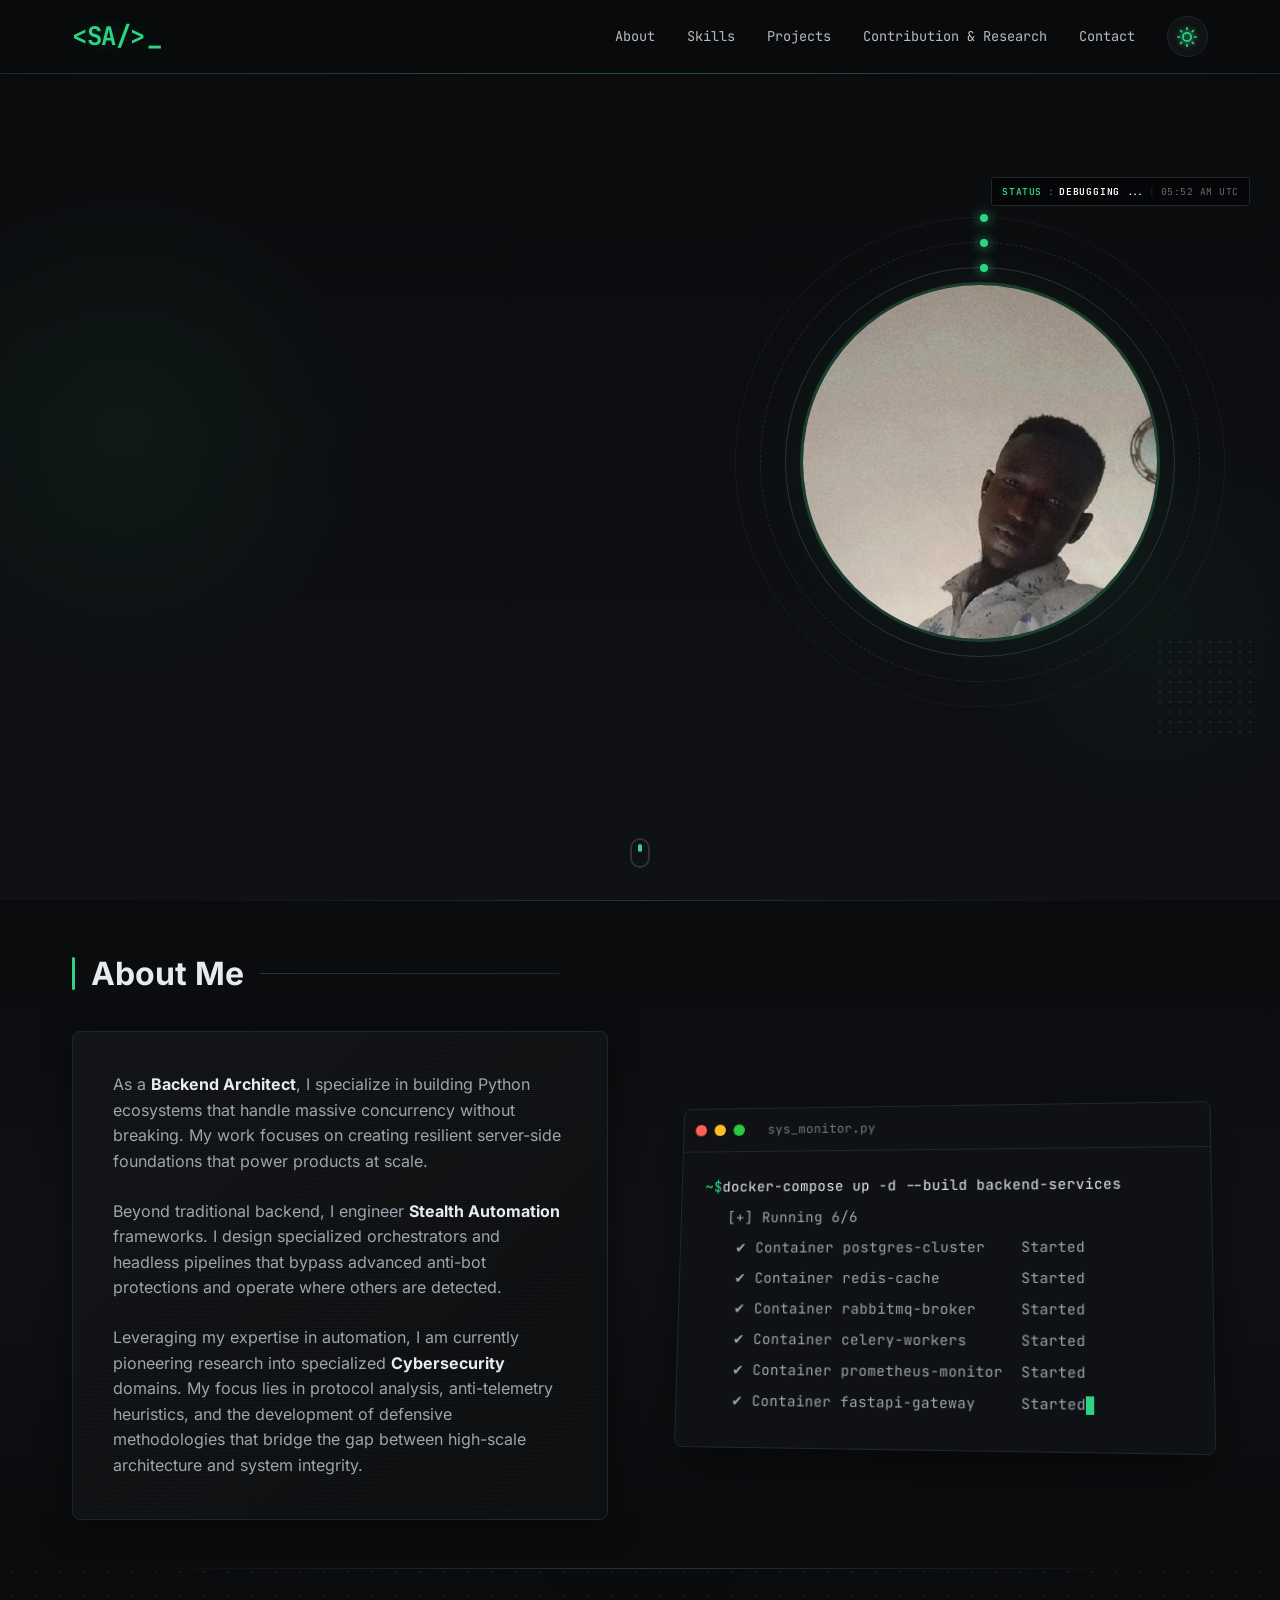
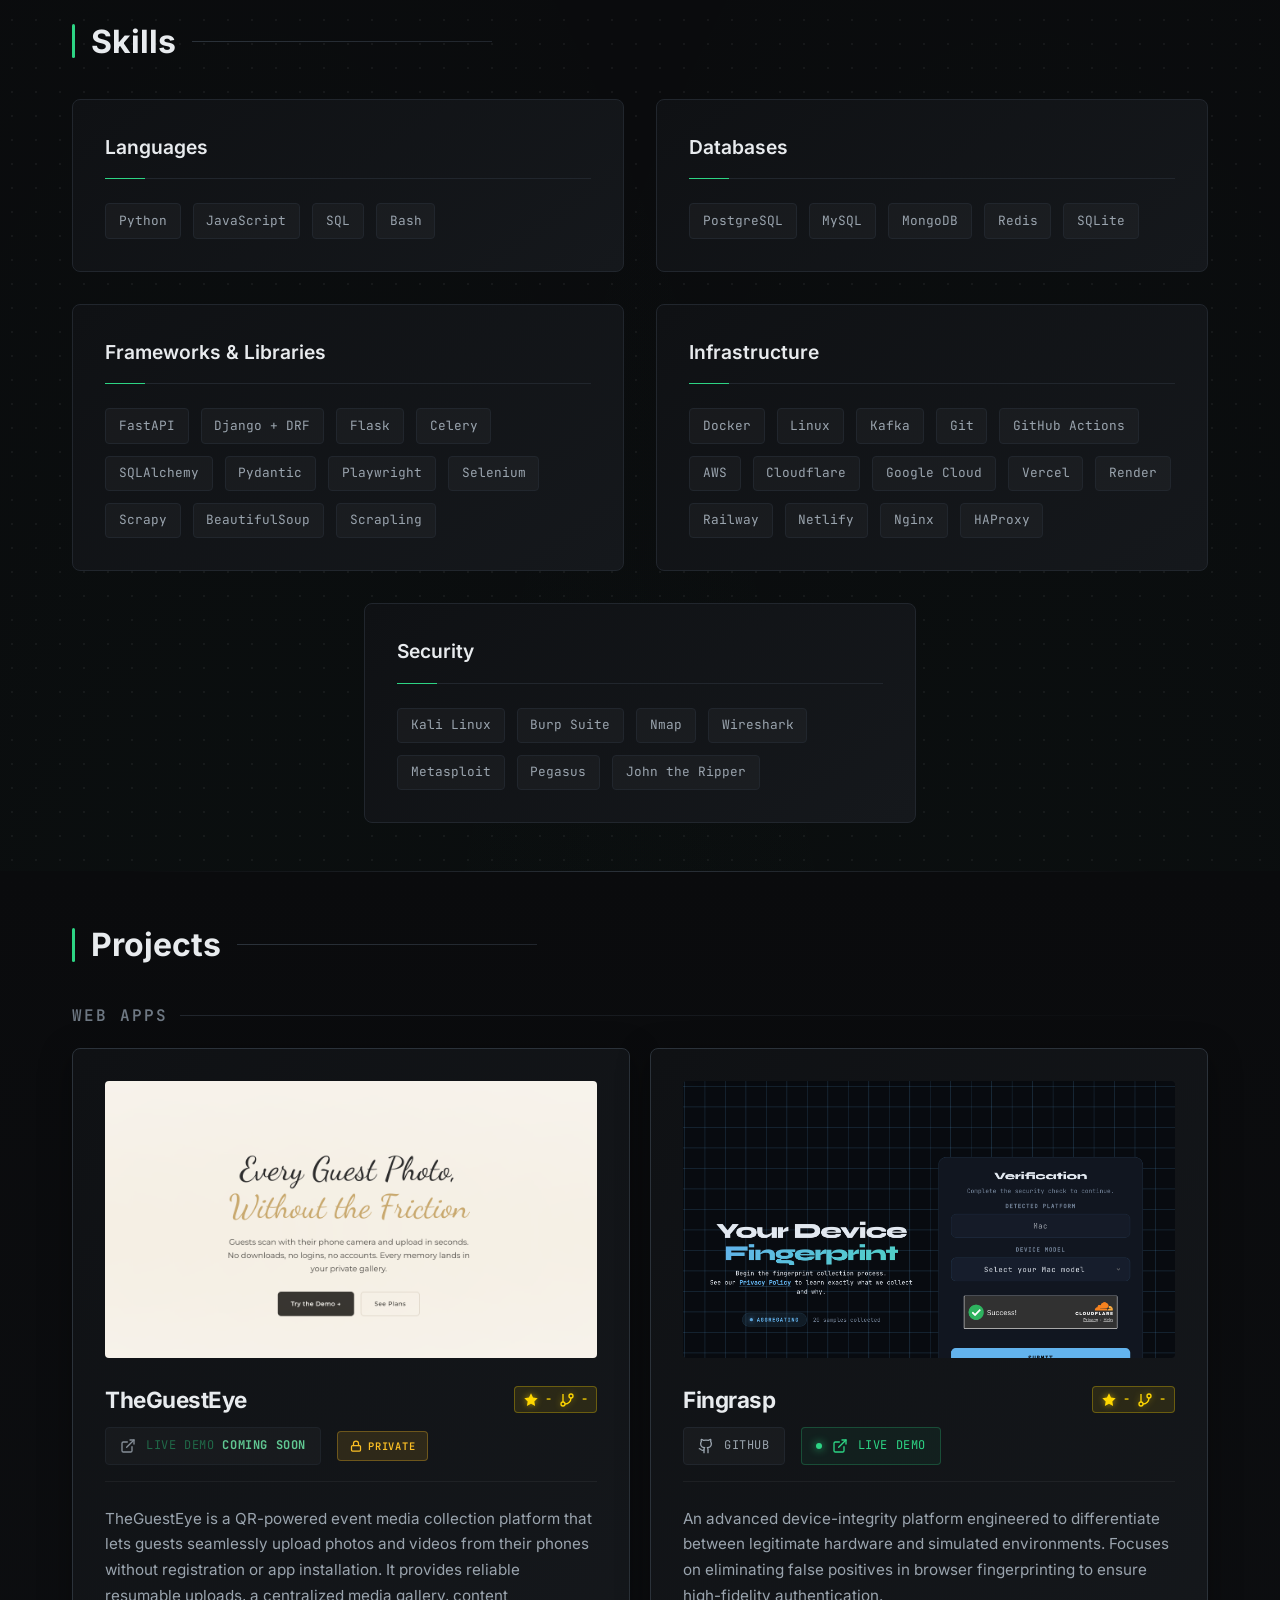
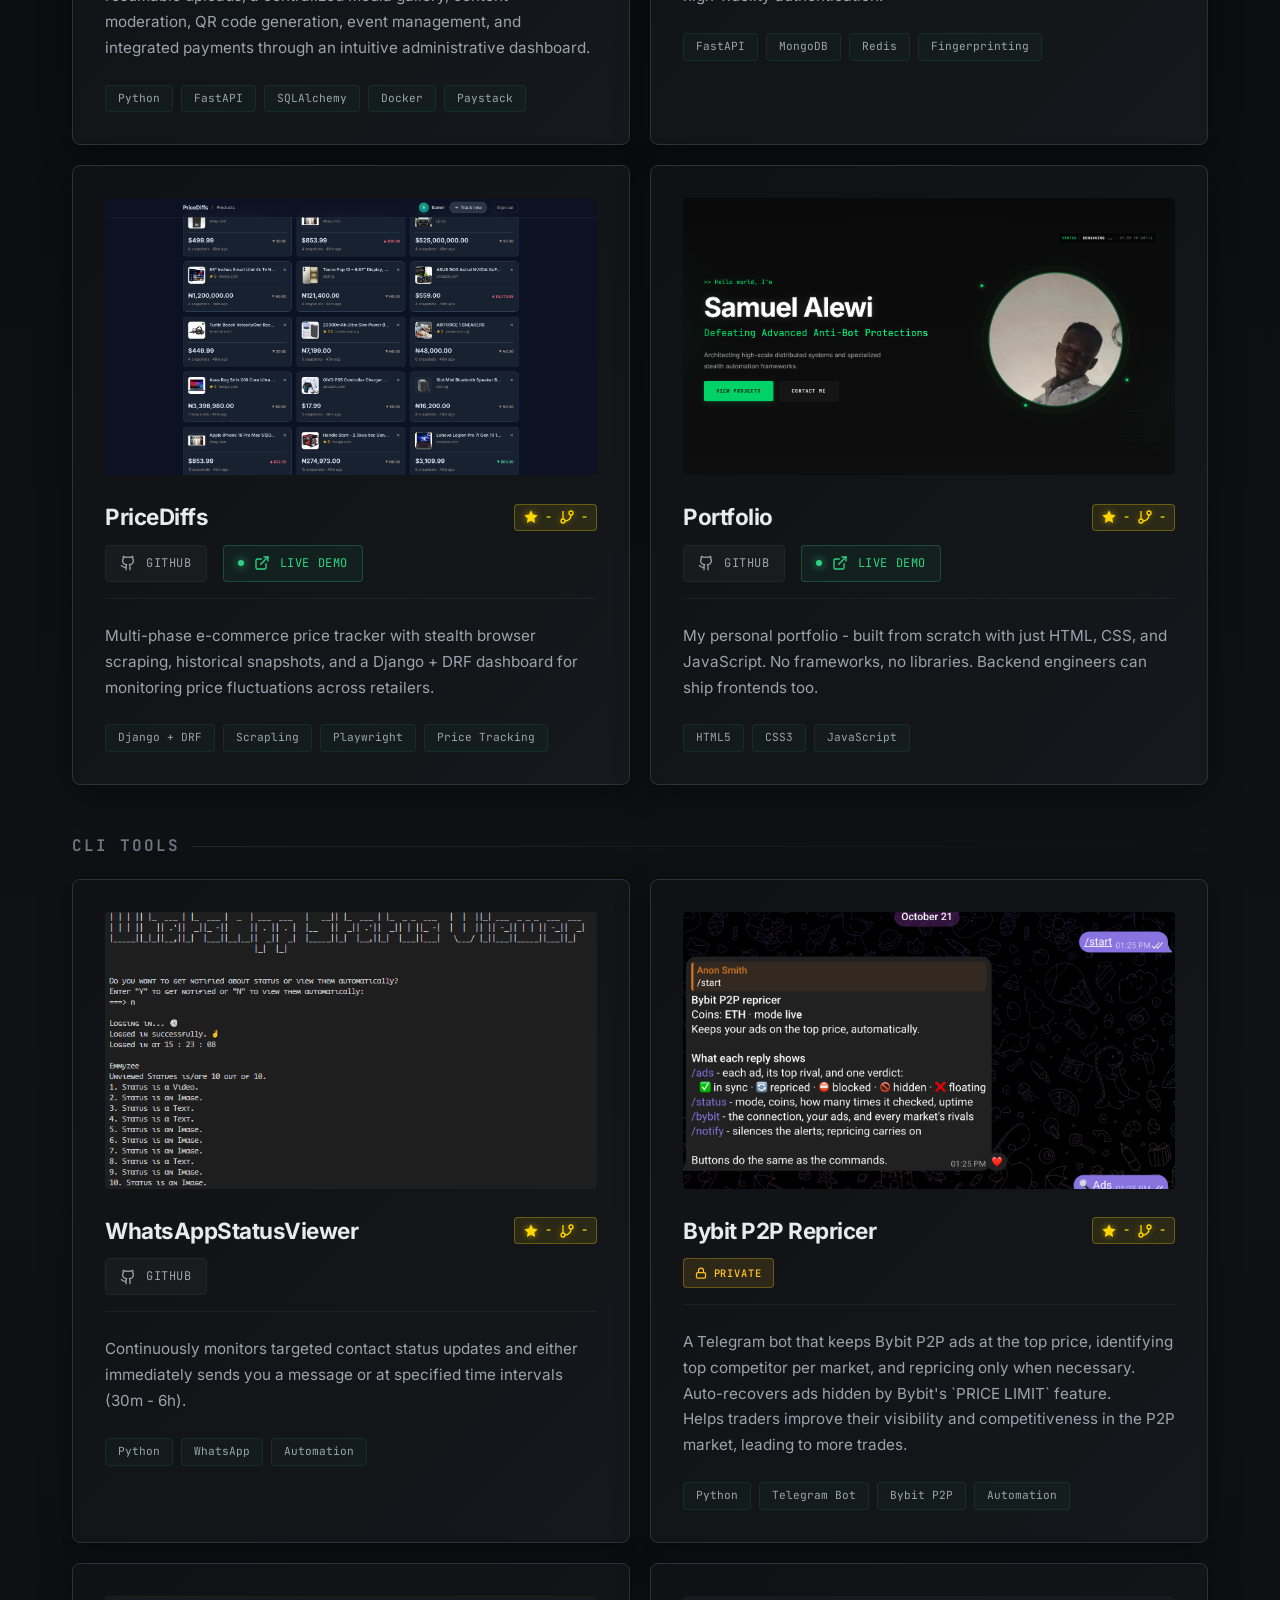
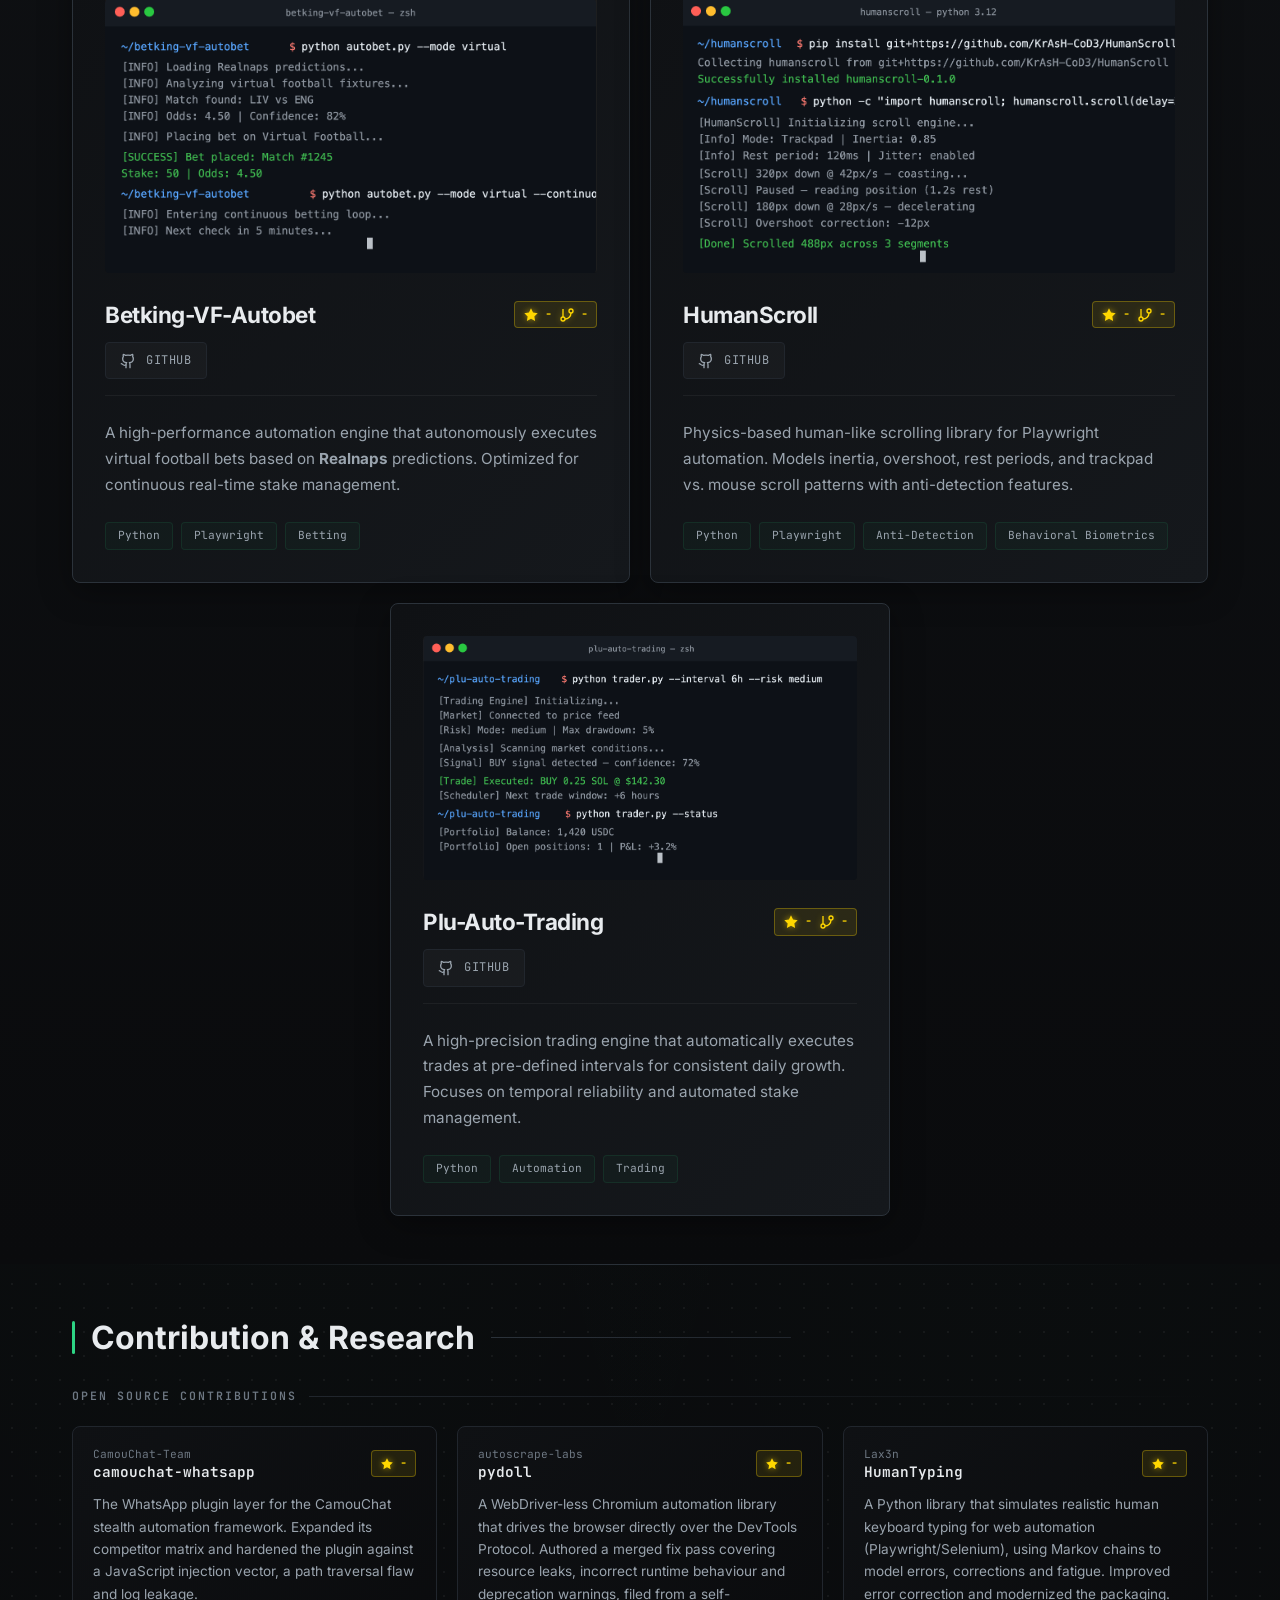
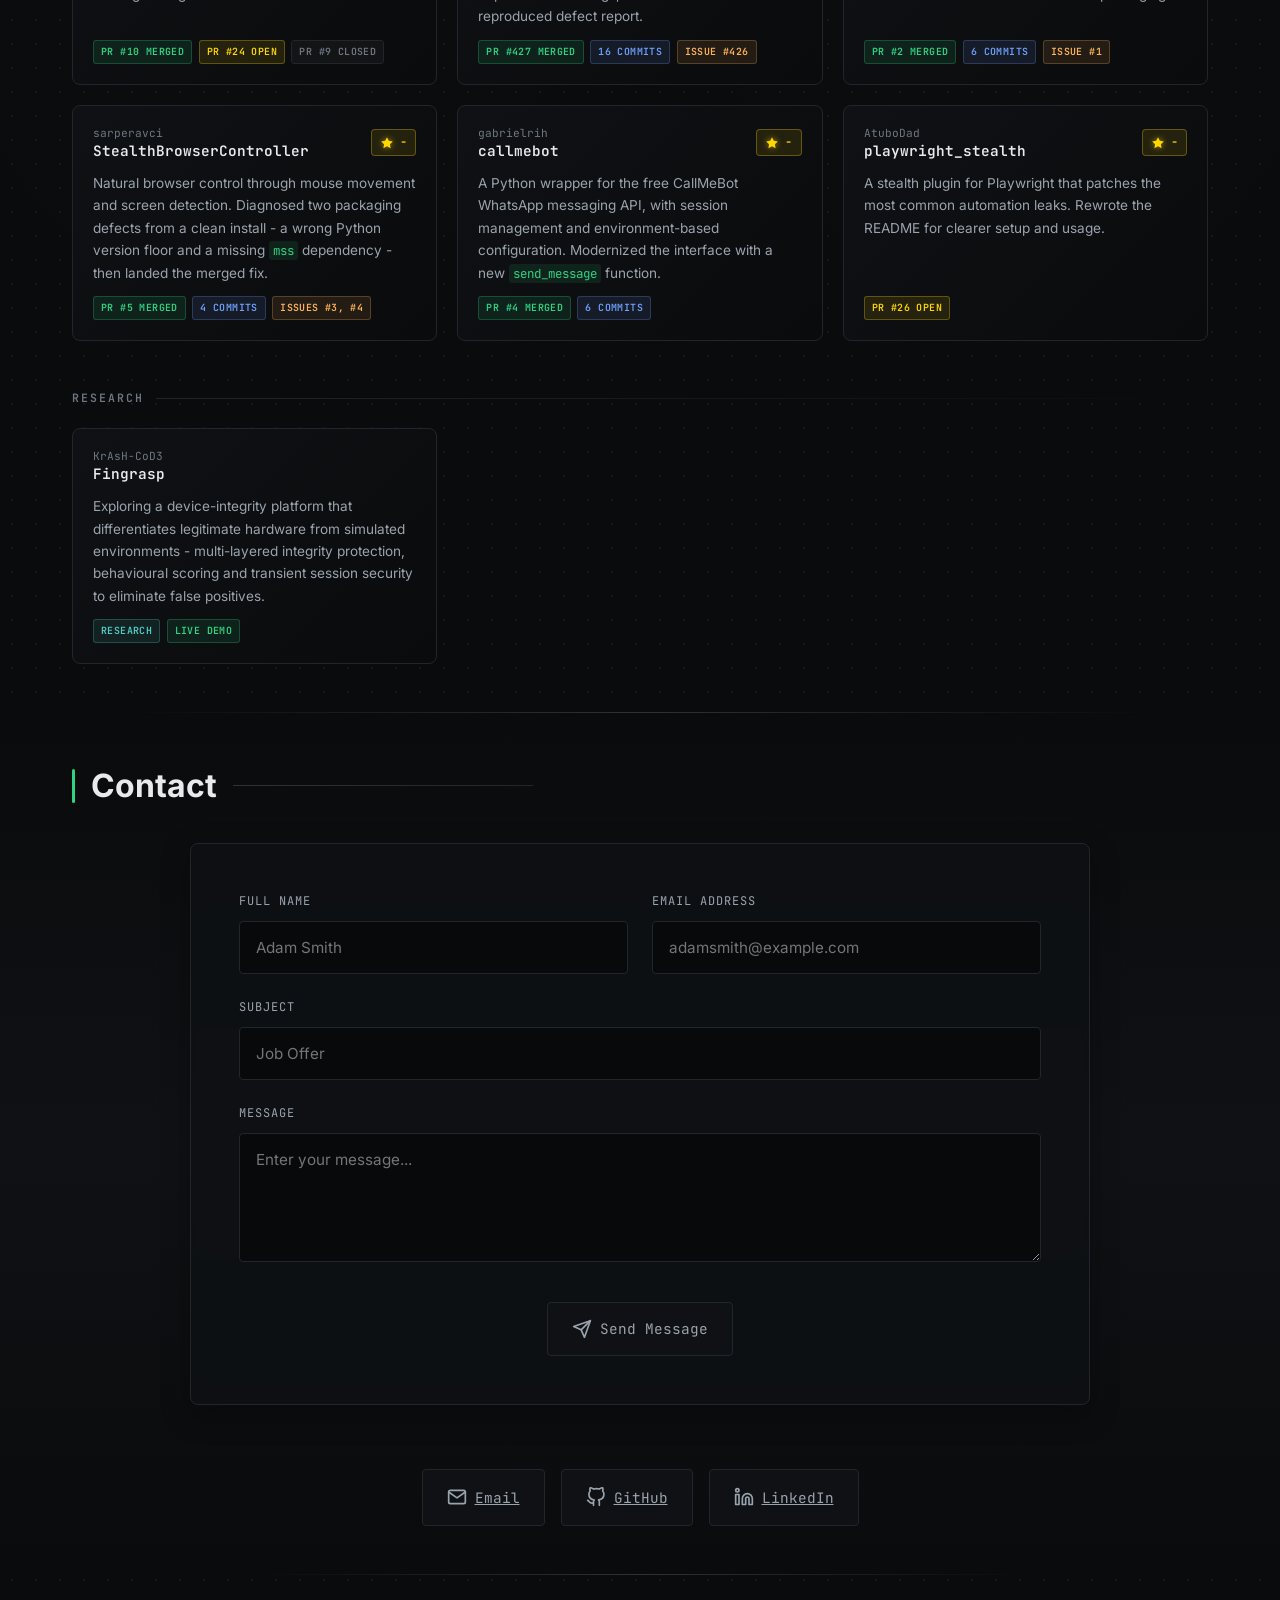
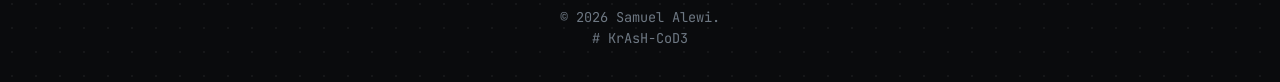
==== commit 898896e4: "fix(ui): replace em dashes with hyphens in project descriptions" ====
--- a/index.html
+++ b/index.html
@@ -486,7 +486,7 @@
                                     </div>
                                 </div>
                                 <p class="project-description">
-                                        My personal portfolio — built from scratch with just HTML, CSS, and JavaScript. No frameworks, no libraries. Backend engineers can ship frontends too.
+                                        My personal portfolio - built from scratch with just HTML, CSS, and JavaScript. No frameworks, no libraries. Backend engineers can ship frontends too.
                                 </p>
                                 <div class="project-tech">
                                     <span class="tech-tag">HTML5</span>
@@ -544,7 +544,7 @@
                                 </div>
                                 <p class="project-description">
                                     Continuously monitors targeted contact status updates and either immediately sends you a
-                                    message or at specified time intervals (30m — 6h).
+                                    message or at specified time intervals (30m - 6h).
                                 </p>
                                 <div class="project-tech">
                                     <span class="tech-tag">Python</span>
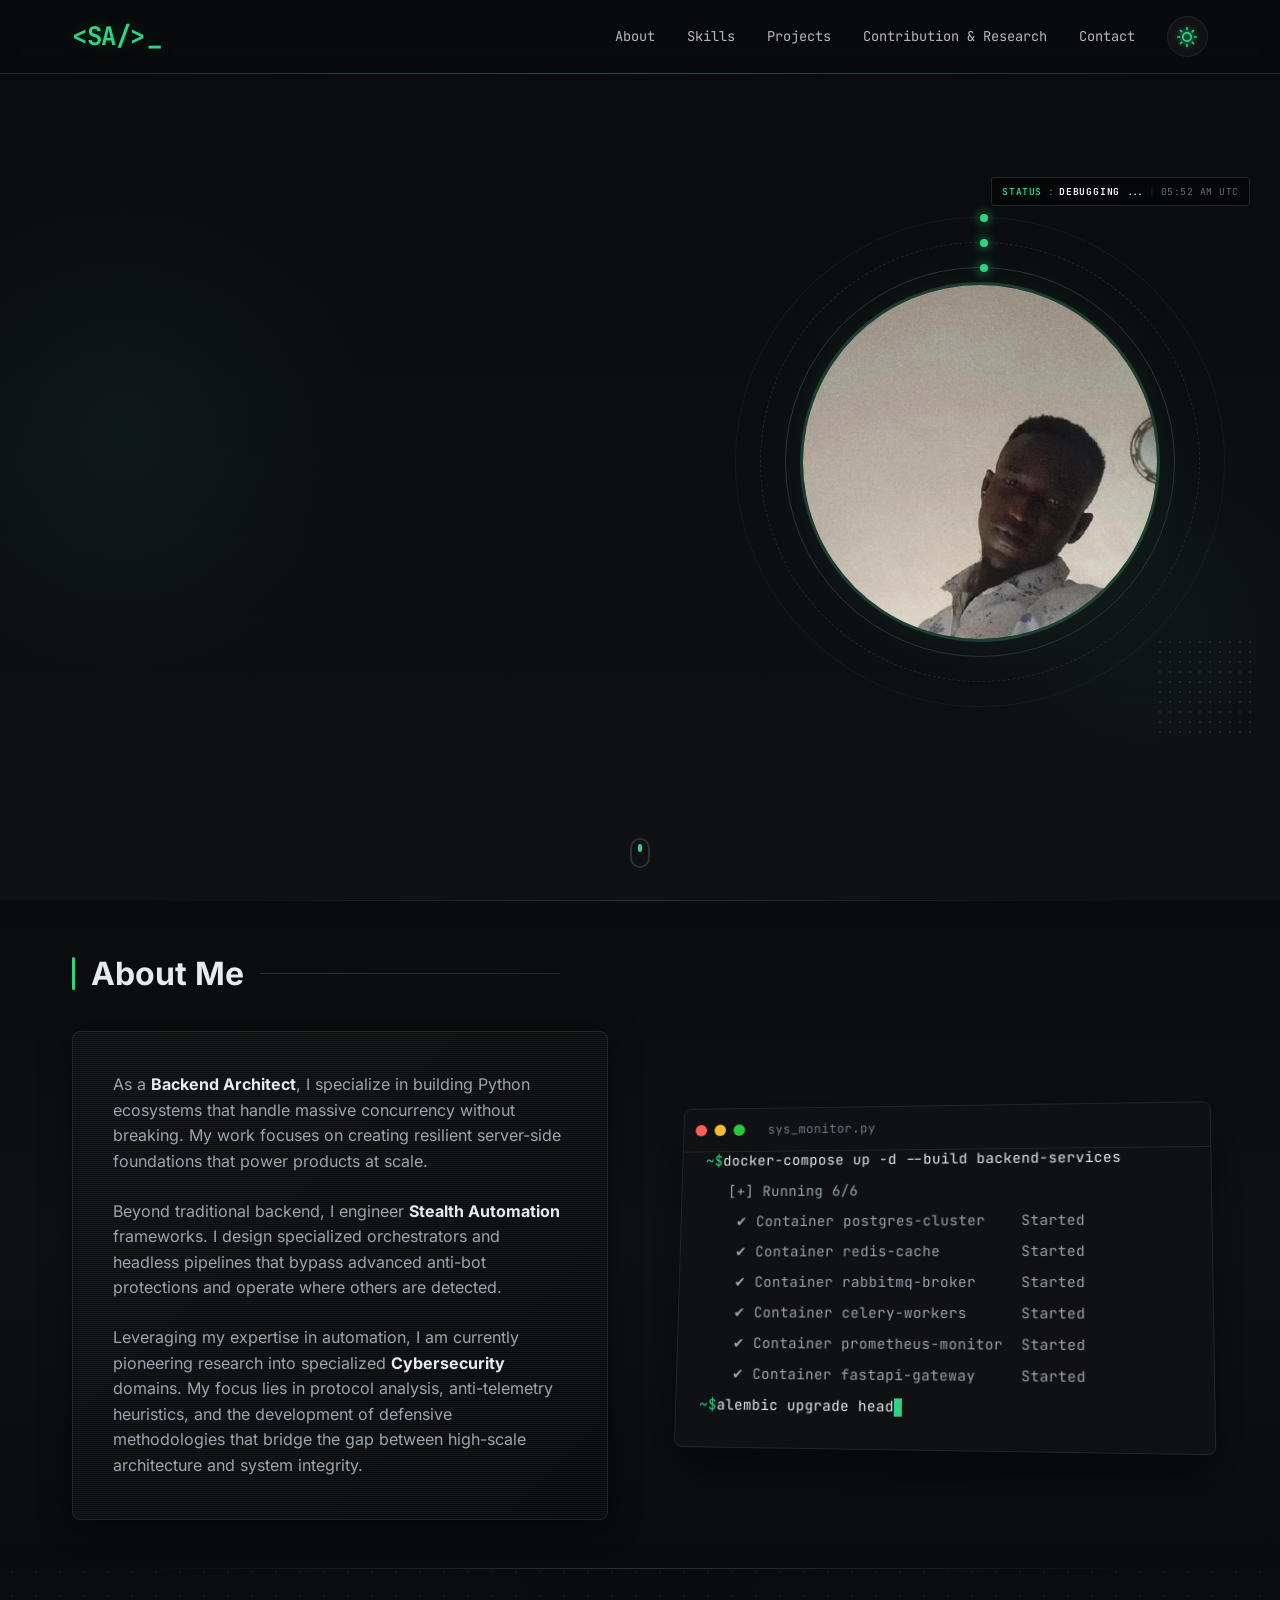
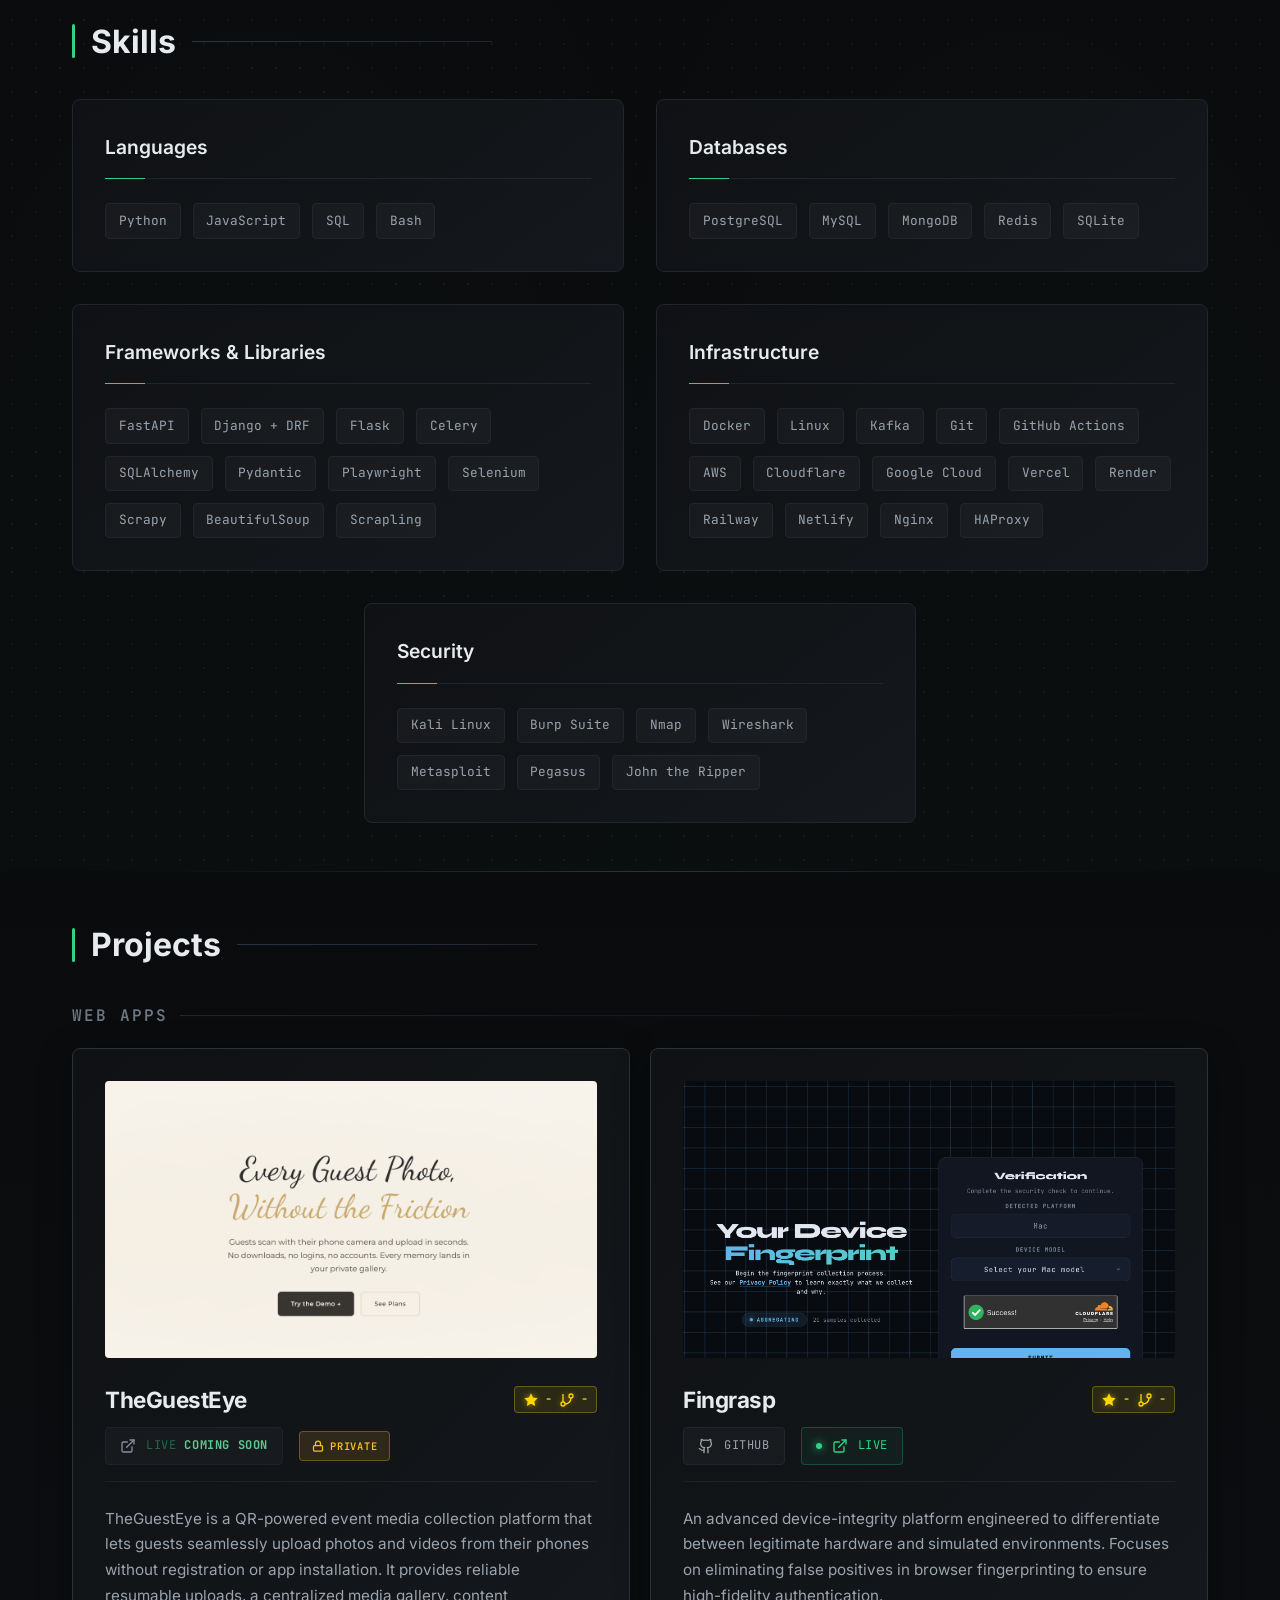
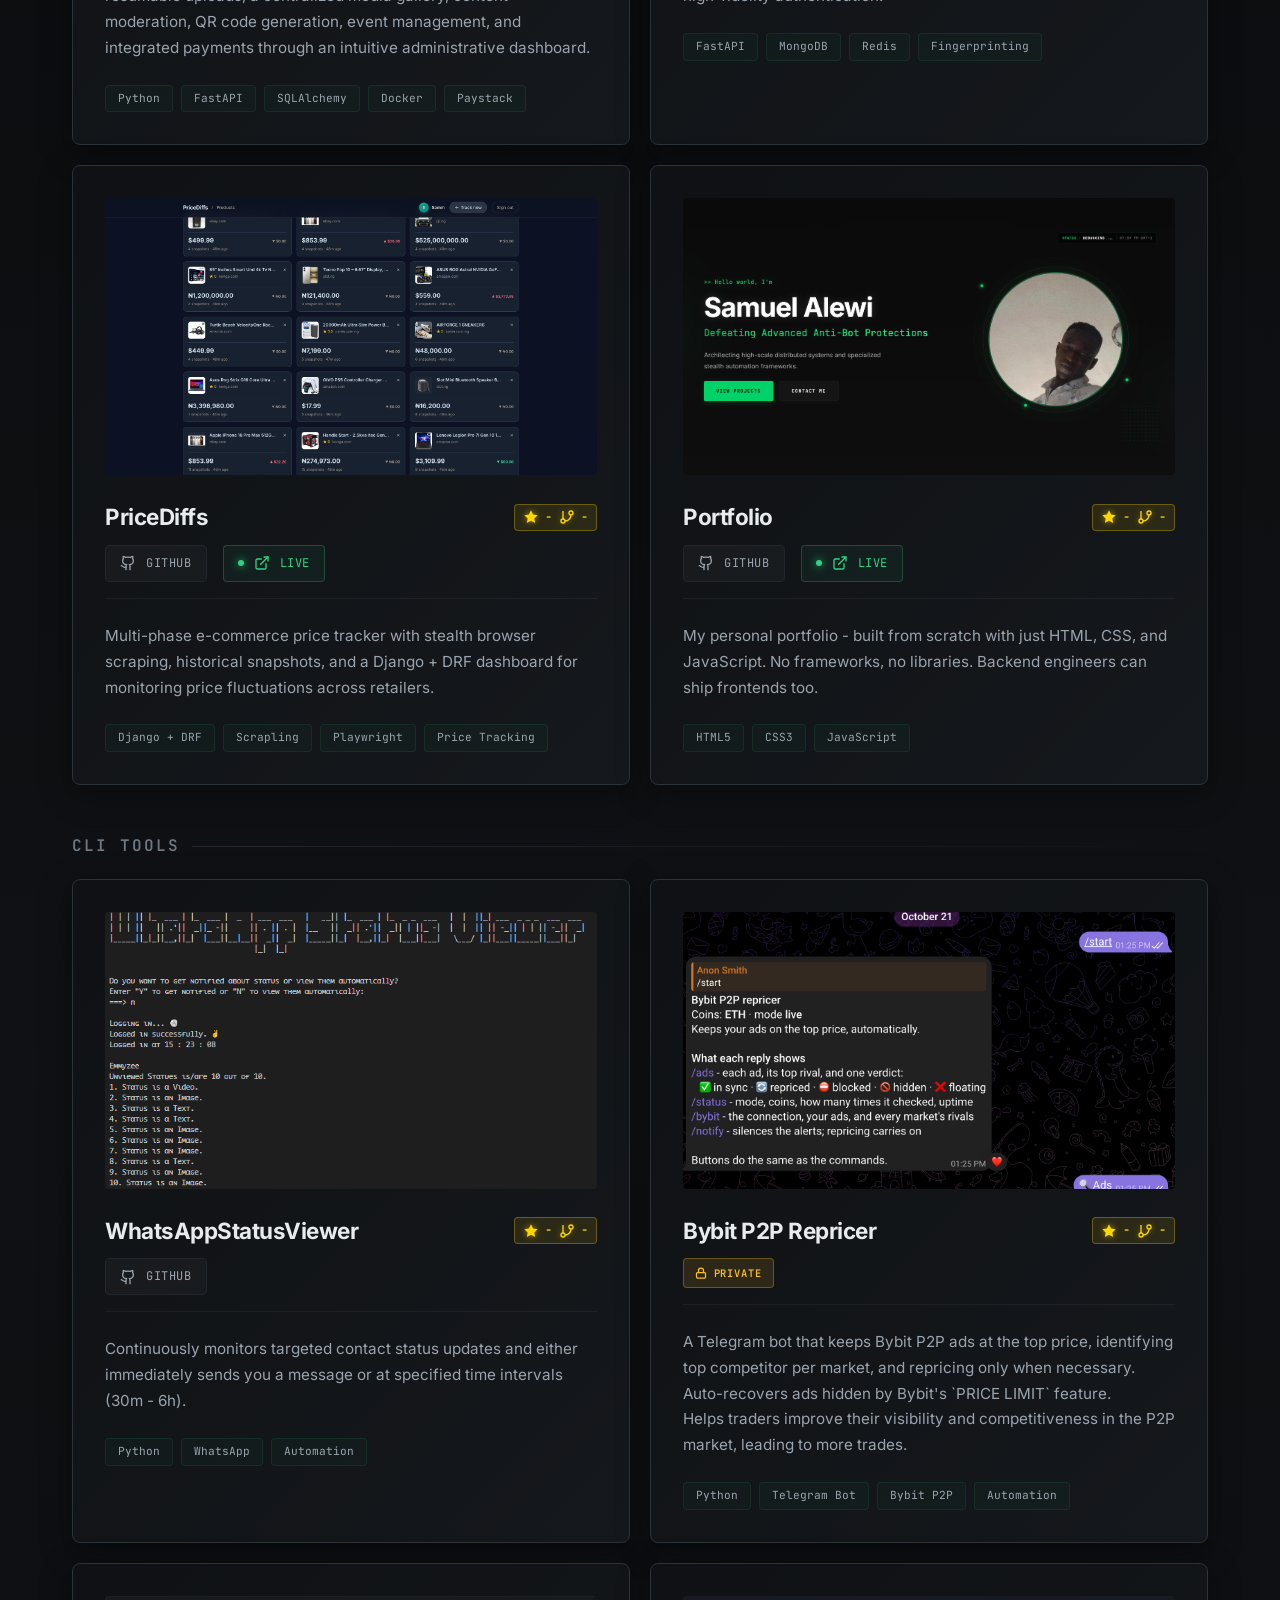
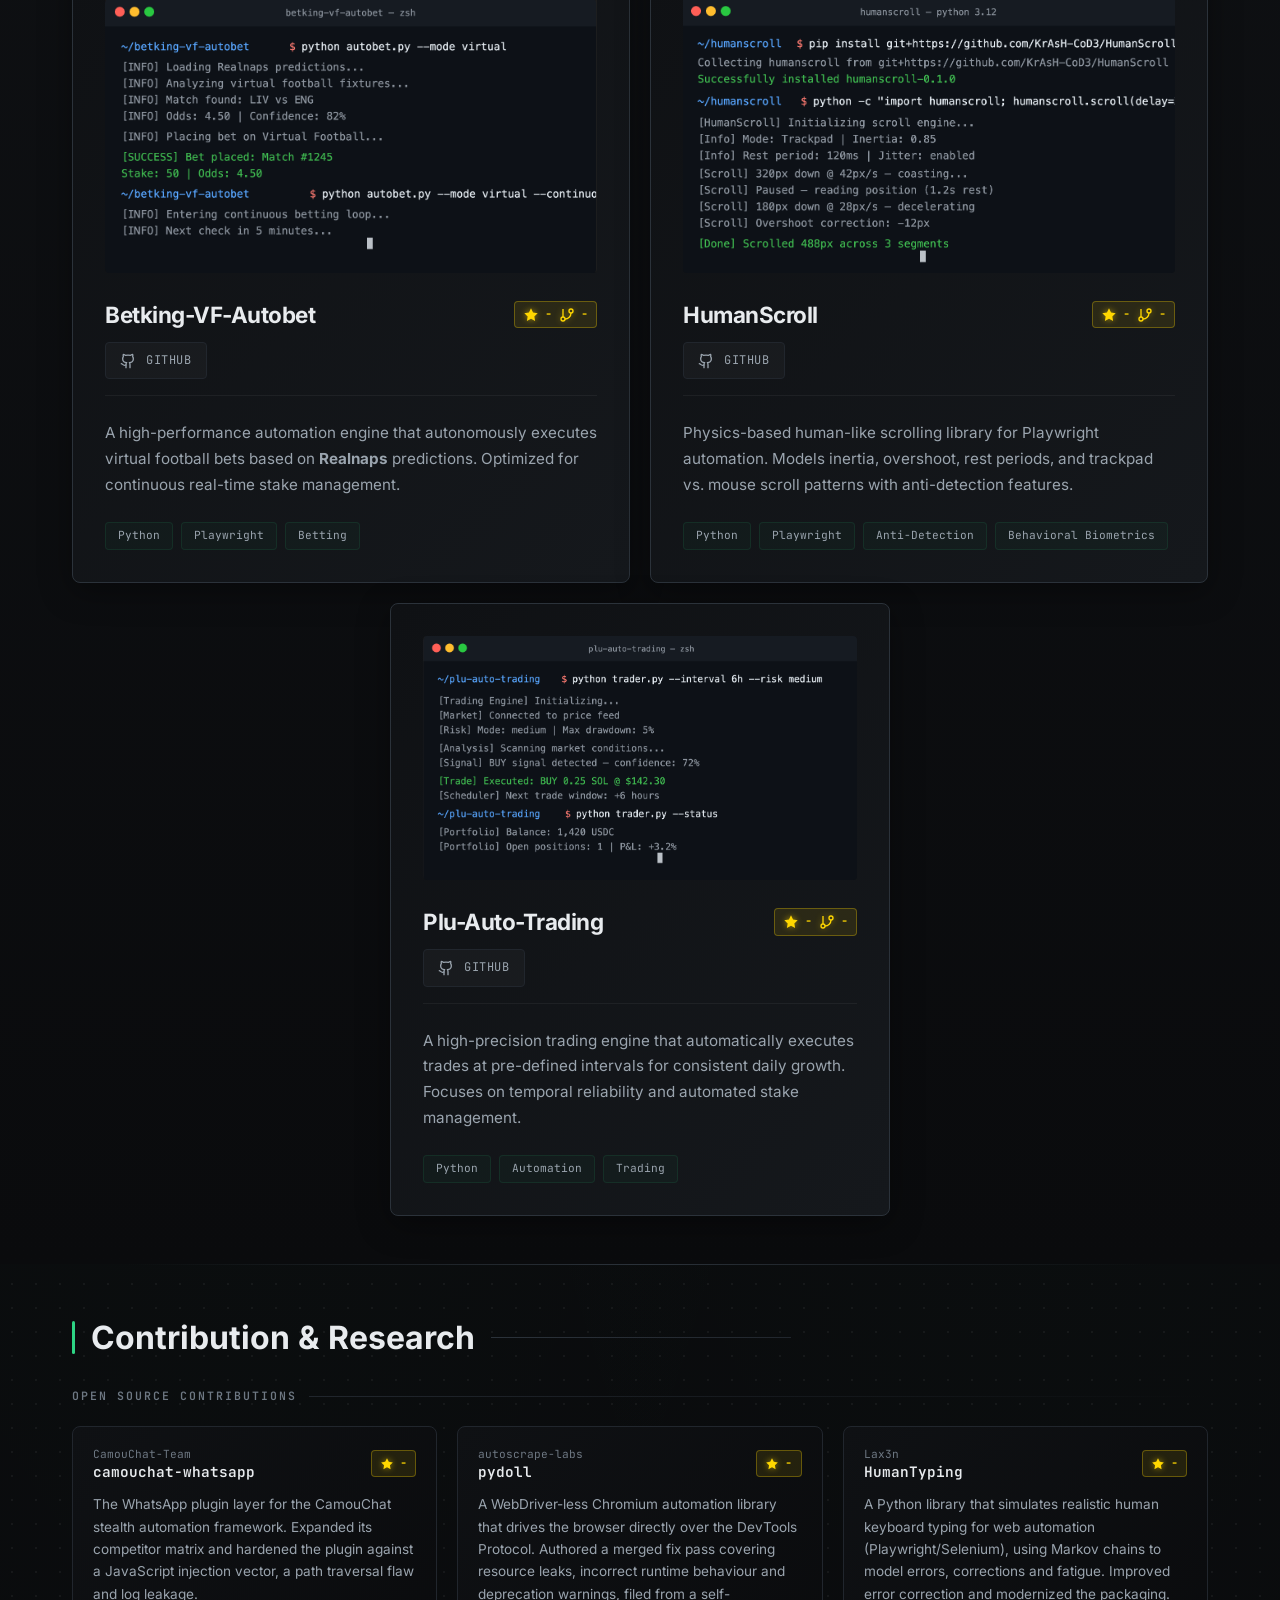
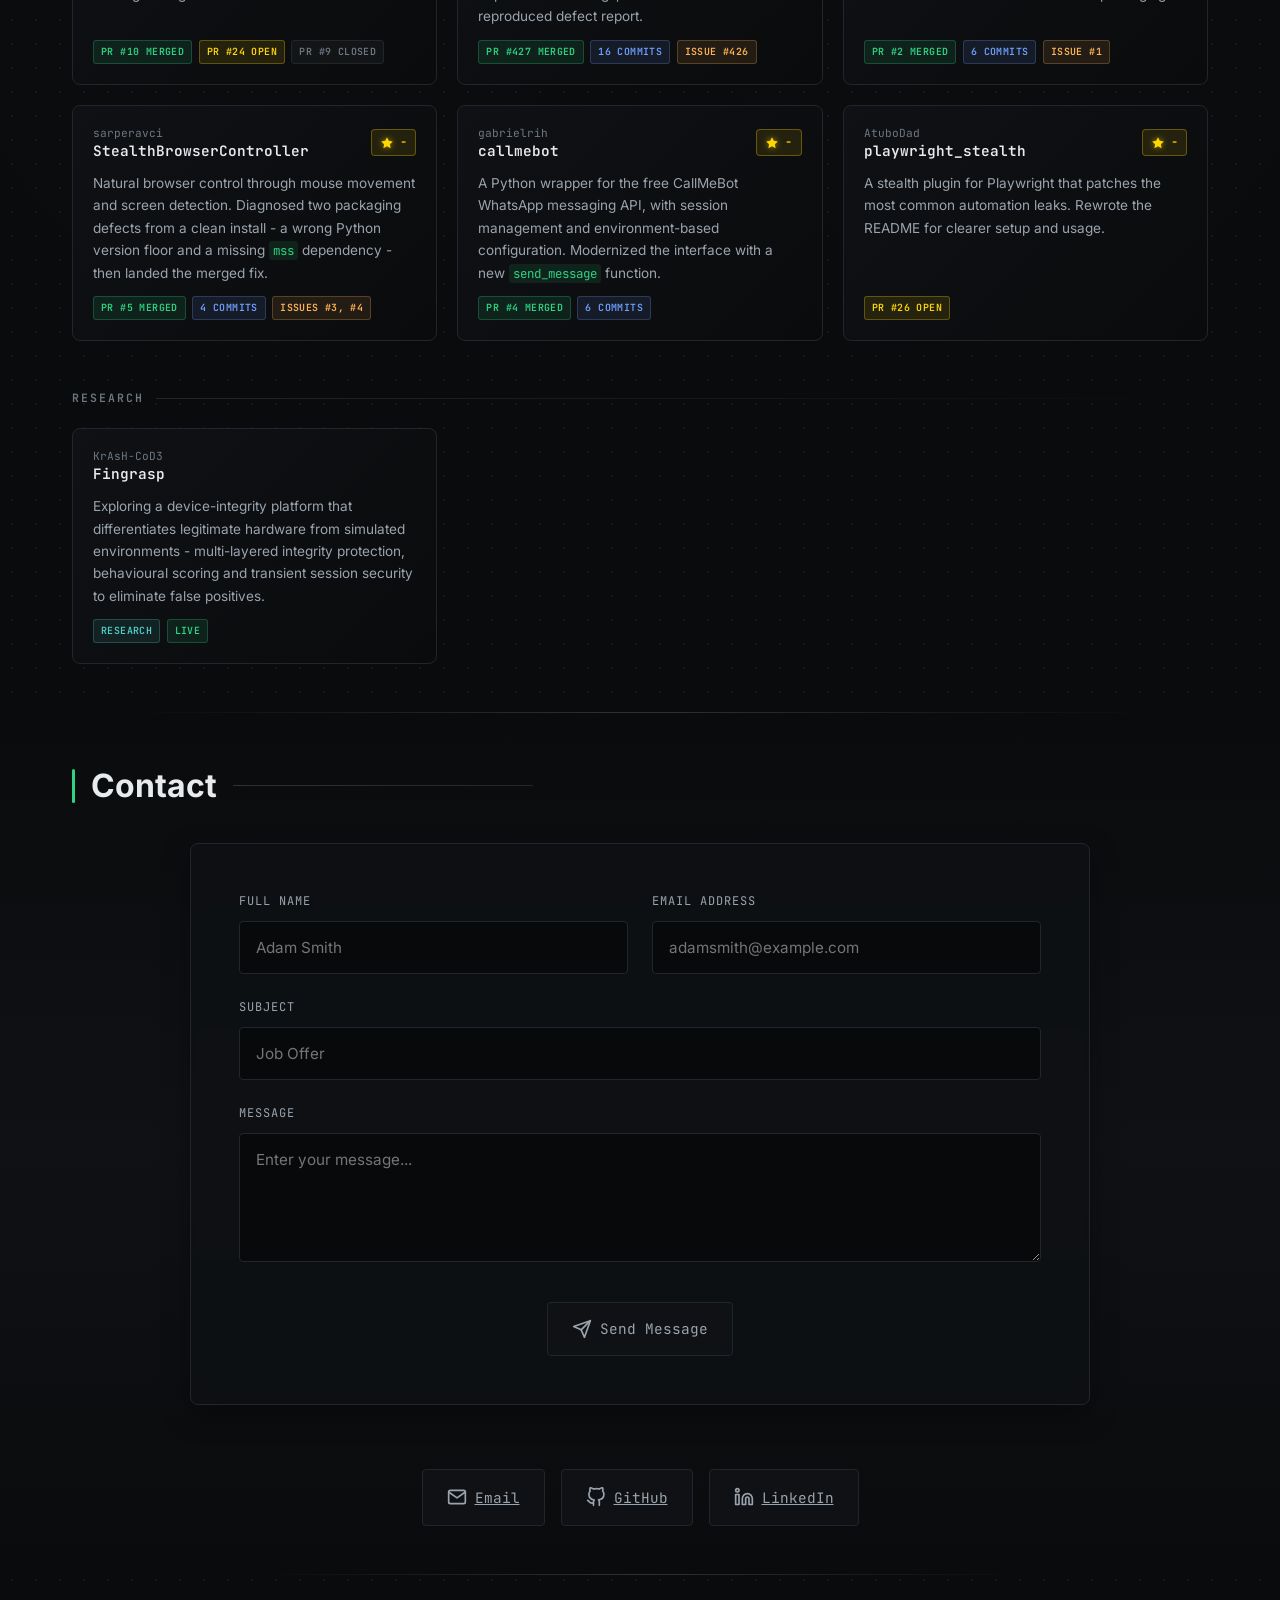
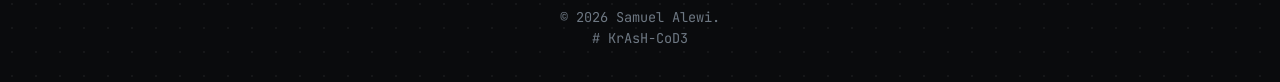
==== commit 18517fee: "fix(ui): change "Live Demo" labels to "Live"" ====
--- a/index.html
+++ b/index.html
@@ -274,7 +274,7 @@
                                                     <line x1="10" y1="14" x2="21" y2="3" />
                                                 </svg>
                                                 <span class="demo-text">
-                                                    <span class="demo-label">Live Demo</span>
+                                                    <span class="demo-label">Live</span>
                                                     <span class="demo-status" aria-label="Coming soon">Coming Soon</span>
                                                 </span>
                                                 <span class="demo-shimmer" aria-hidden="true"></span>
@@ -351,7 +351,7 @@
                                                     <polyline points="15 3 21 3 21 9" />
                                                     <line x1="10" y1="14" x2="21" y2="3" />
                                                 </svg>
-                                                Live Demo
+                                                Live
                                             </a>
                                         </div>
                                     </div>
@@ -417,7 +417,7 @@
                                                     <polyline points="15 3 21 3 21 9" />
                                                     <line x1="10" y1="14" x2="21" y2="3" />
                                                 </svg>
-                                                Live Demo
+                                                Live
                                             </a>
                                         </div>
                                     </div>
@@ -480,7 +480,7 @@
                                                     <polyline points="15 3 21 3 21 9" />
                                                     <line x1="10" y1="14" x2="21" y2="3" />
                                                 </svg>
-                                                Live Demo
+                                                Live
                                             </a>
                                         </div>
                                     </div>
@@ -701,7 +701,7 @@
                                                     <polyline points="15 3 21 3 21 9" />
                                                     <line x1="10" y1="14" x2="21" y2="3" />
                                                 </svg>
-                                                Live Demo
+                                                Live
                                             </a>
                                         </div>
                                     </div>
@@ -1002,7 +1002,7 @@
                             </p>
                             <div class="contrib-tags">
                                 <span class="contrib-tag research">Research</span>
-                                <span class="contrib-tag live">Live Demo</span>
+                                <span class="contrib-tag live">Live</span>
                             </div>
                         </a>
                     </div>
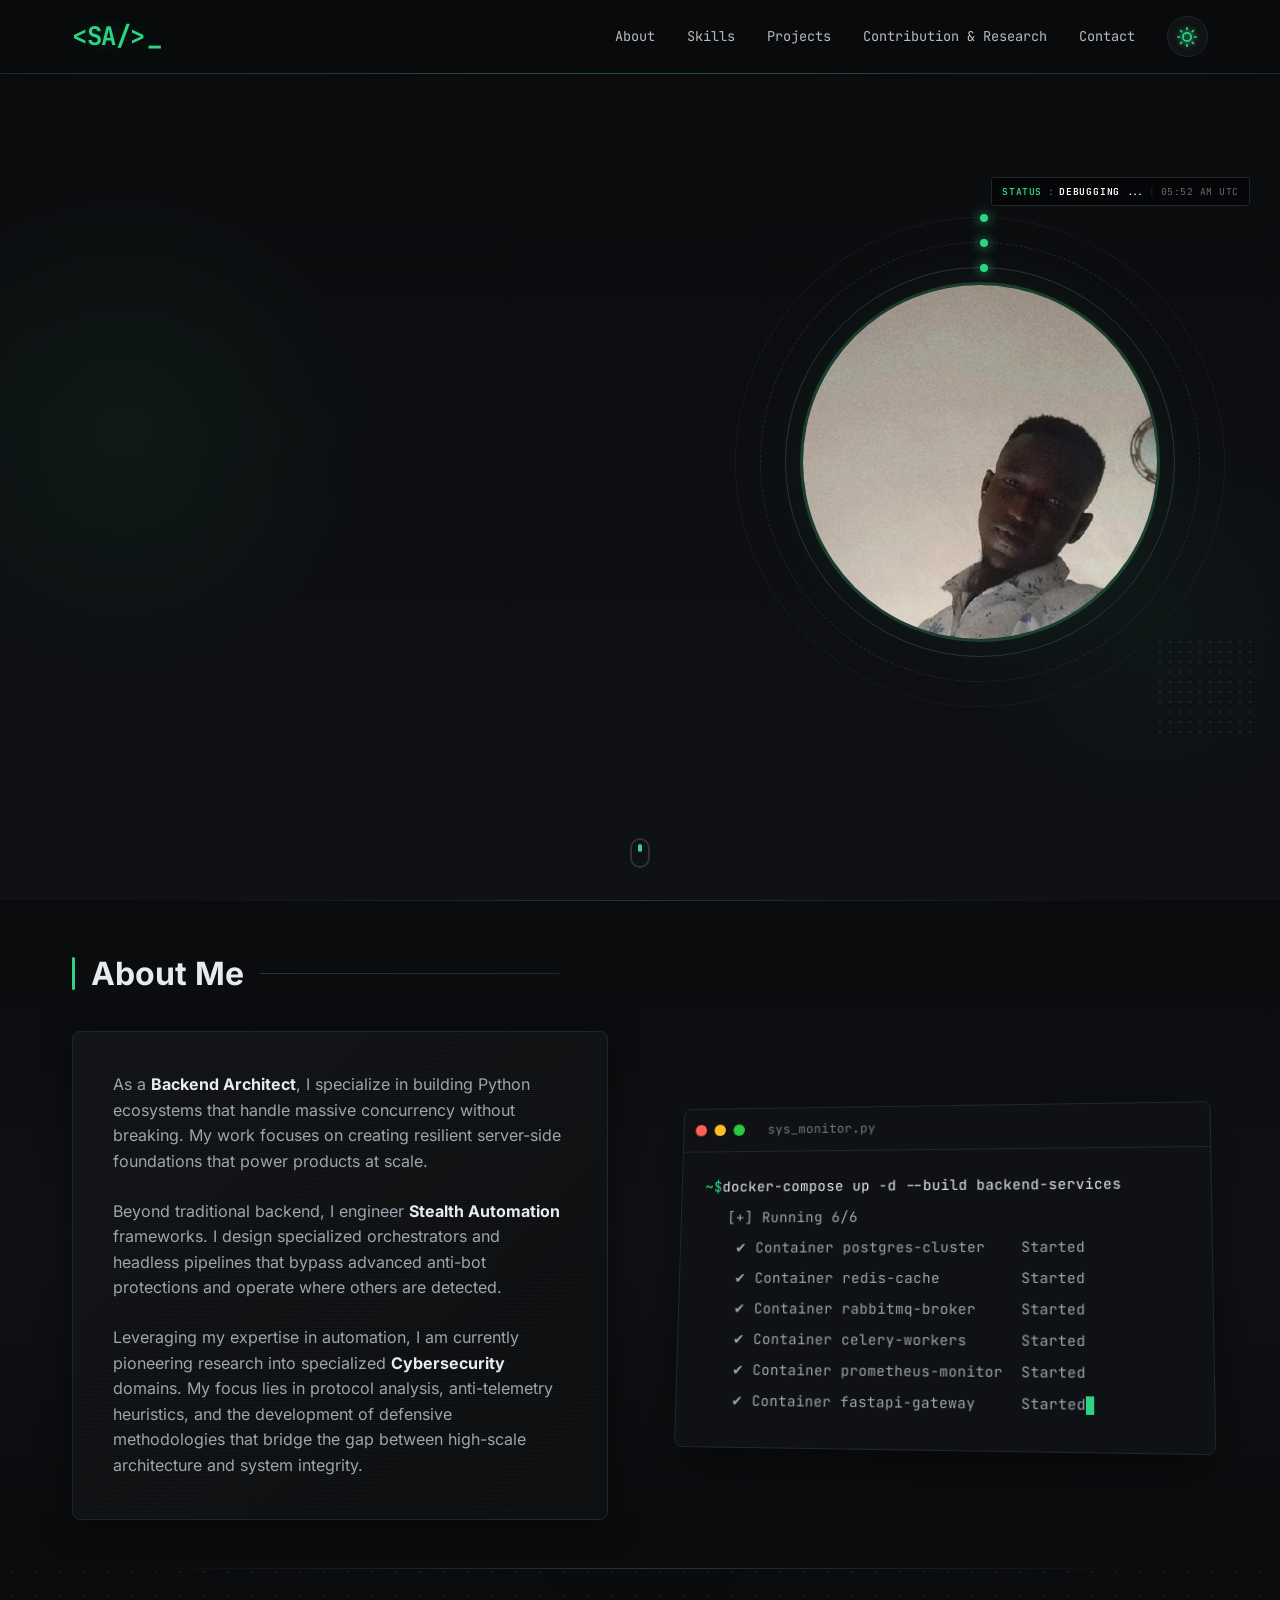
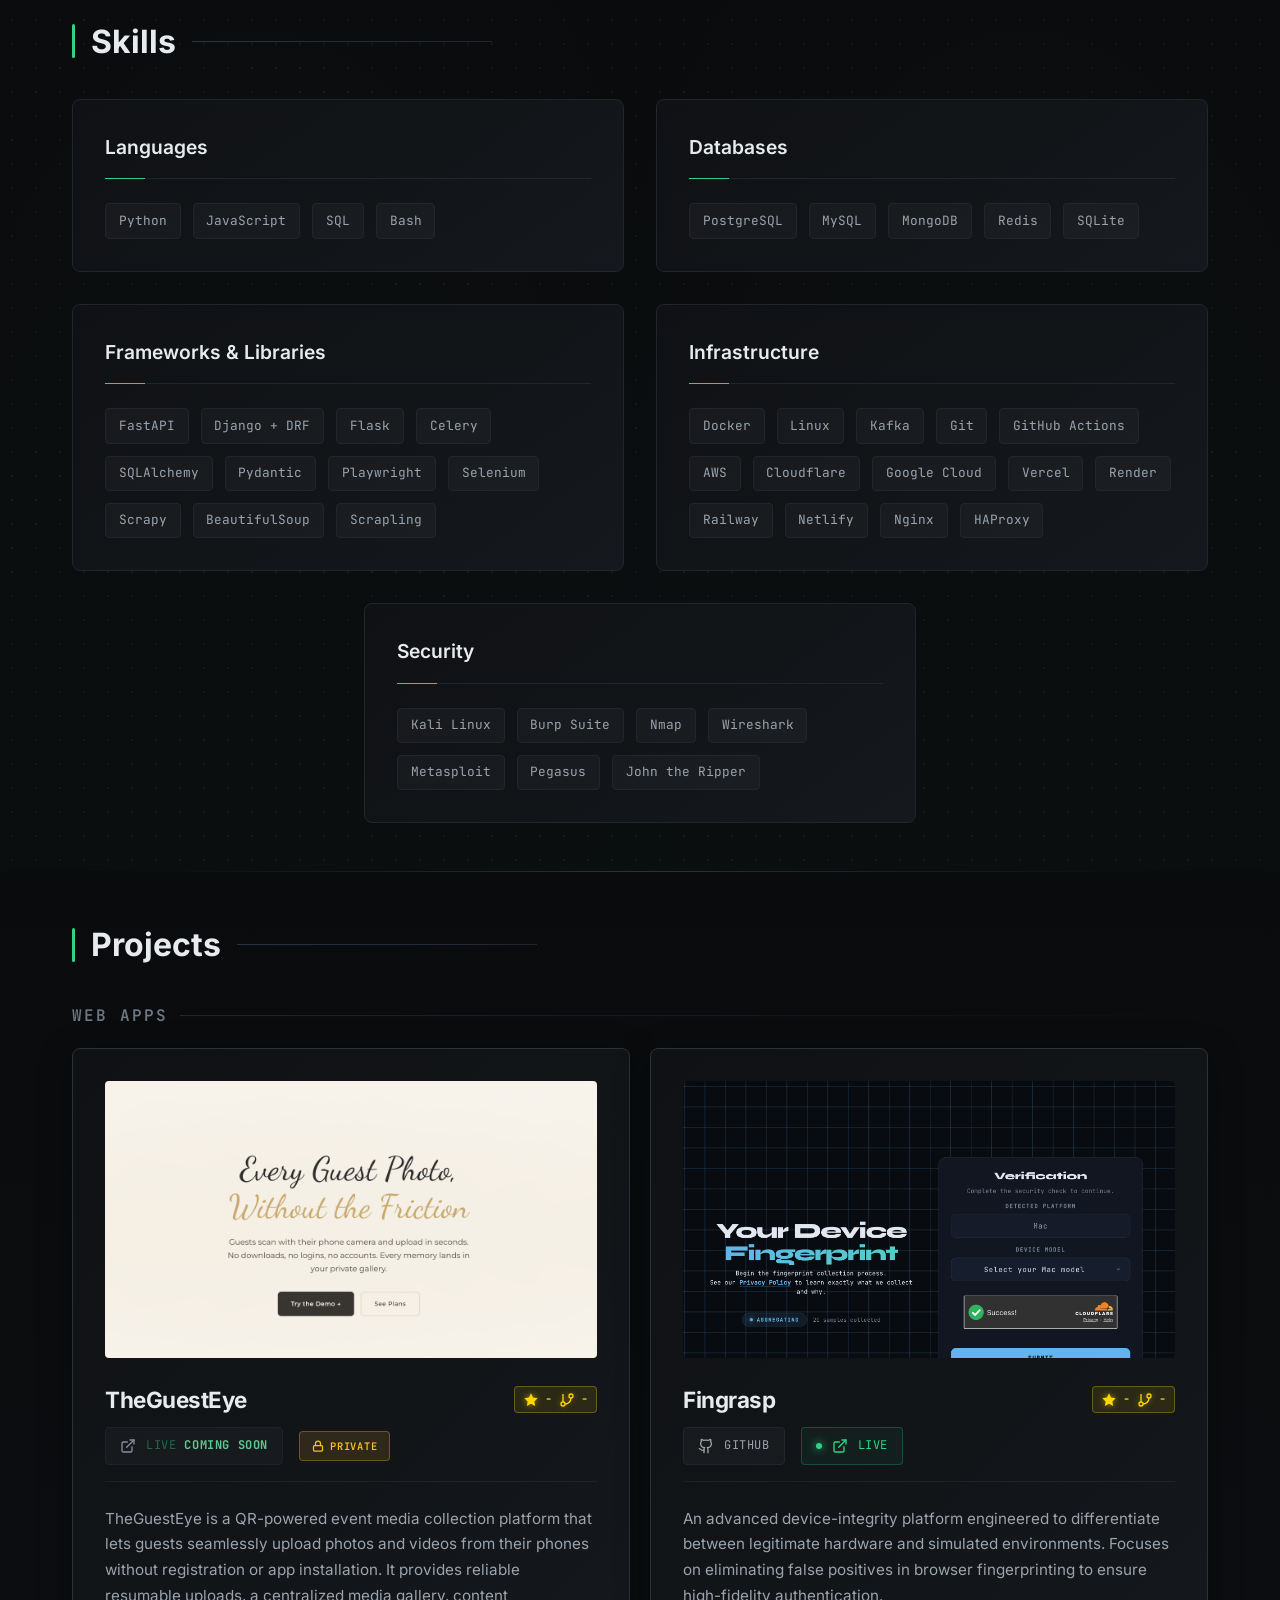
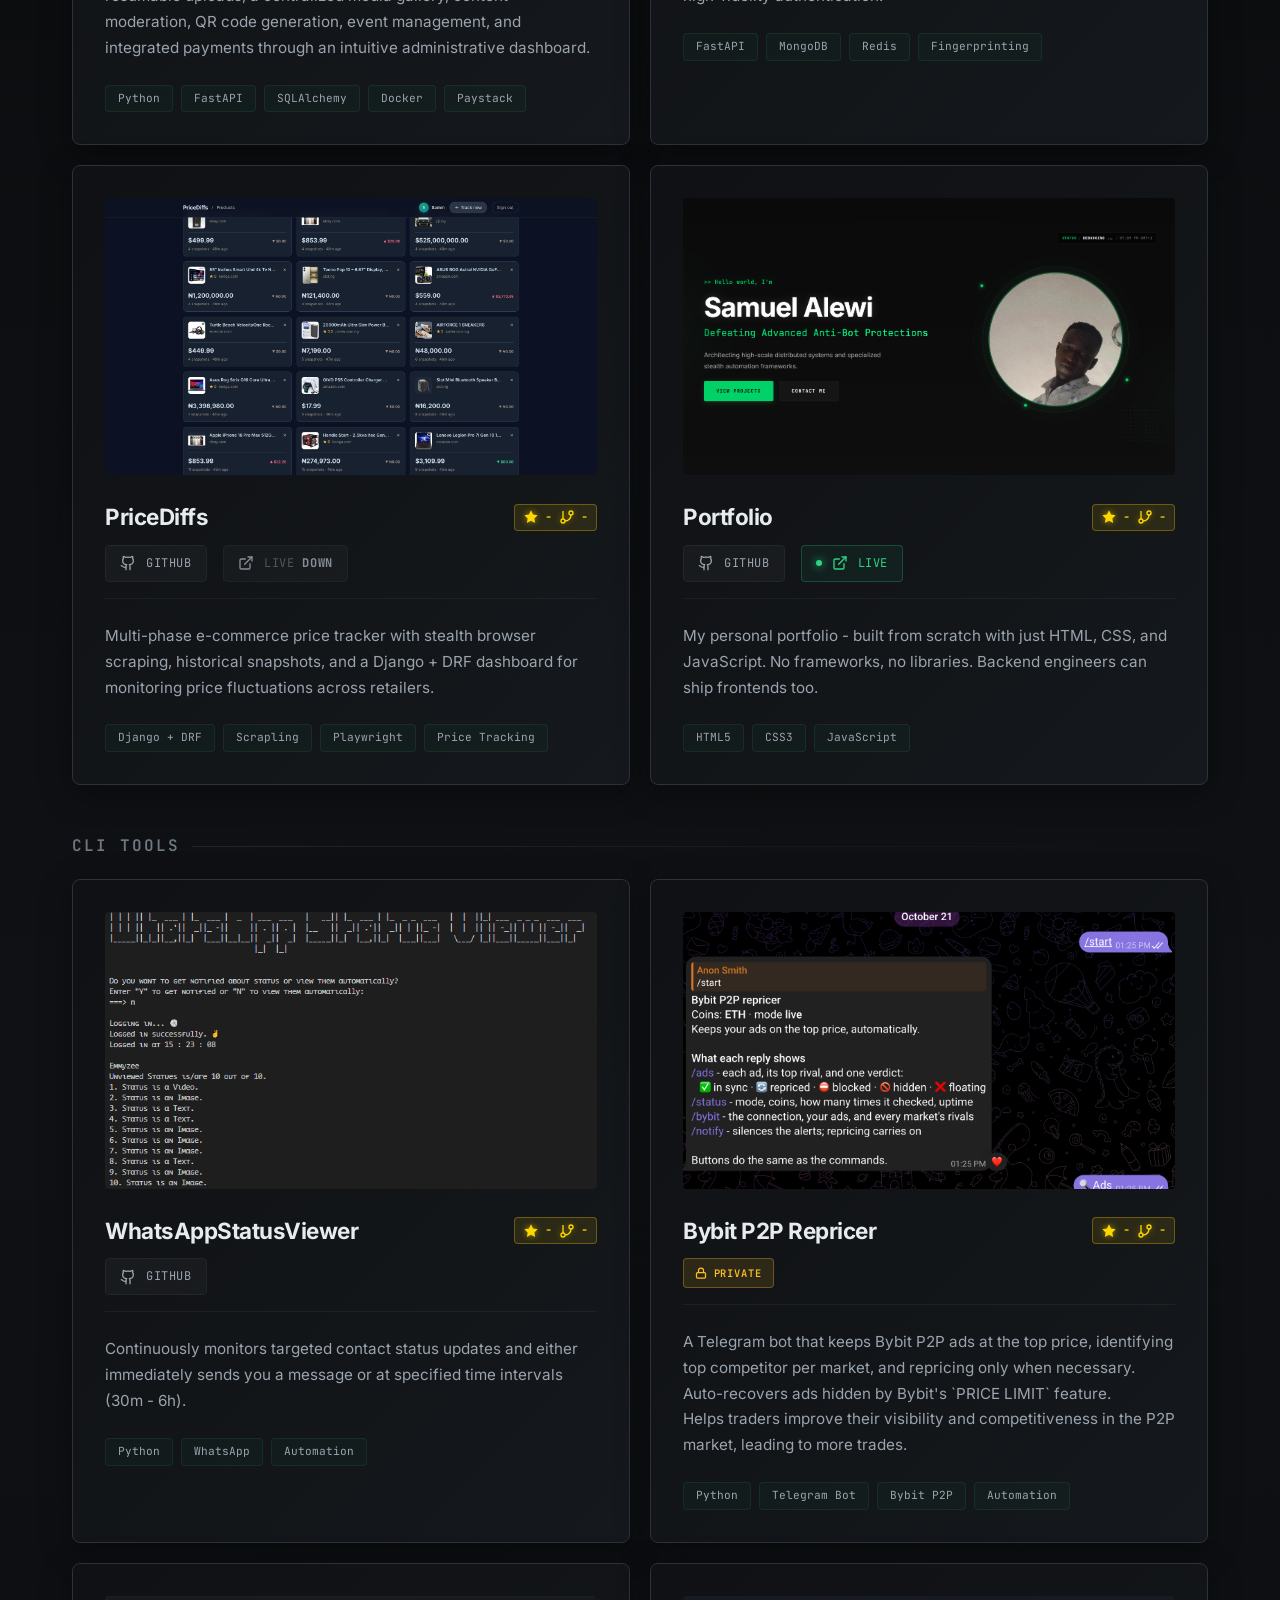
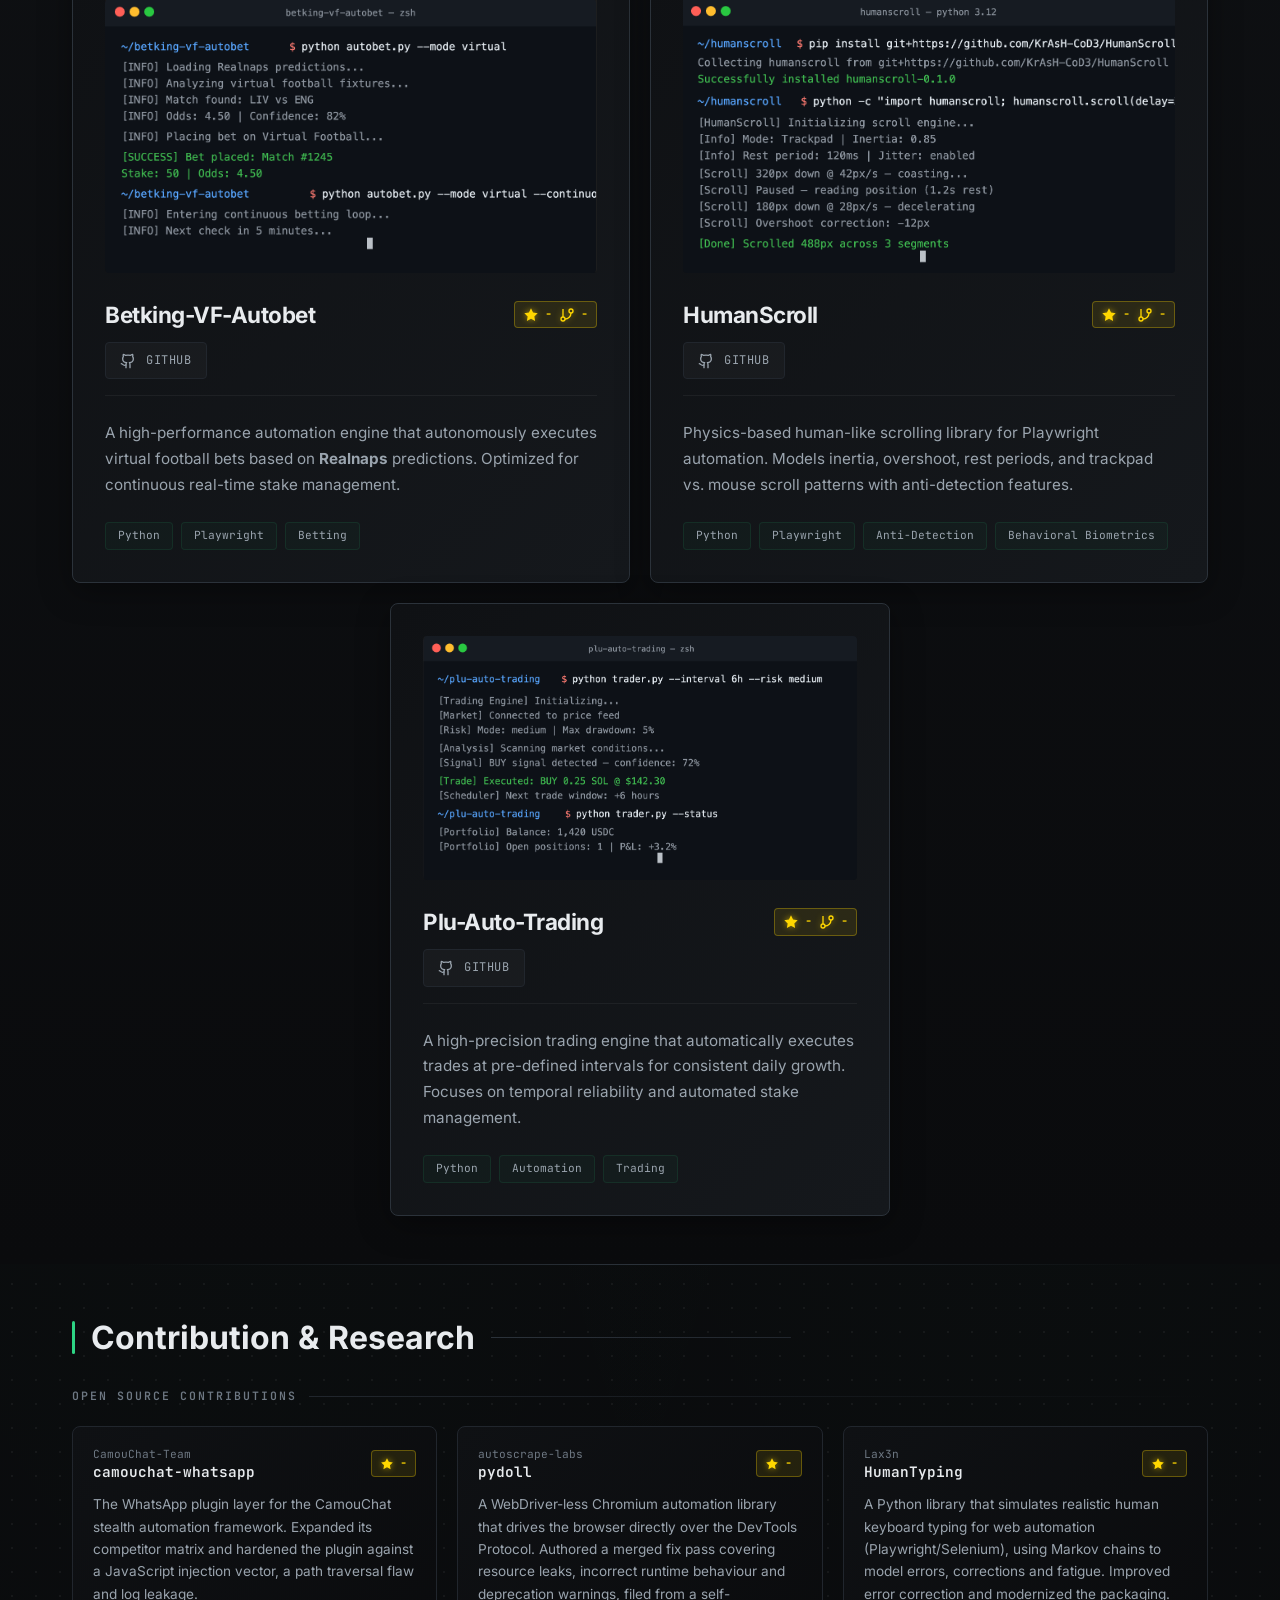
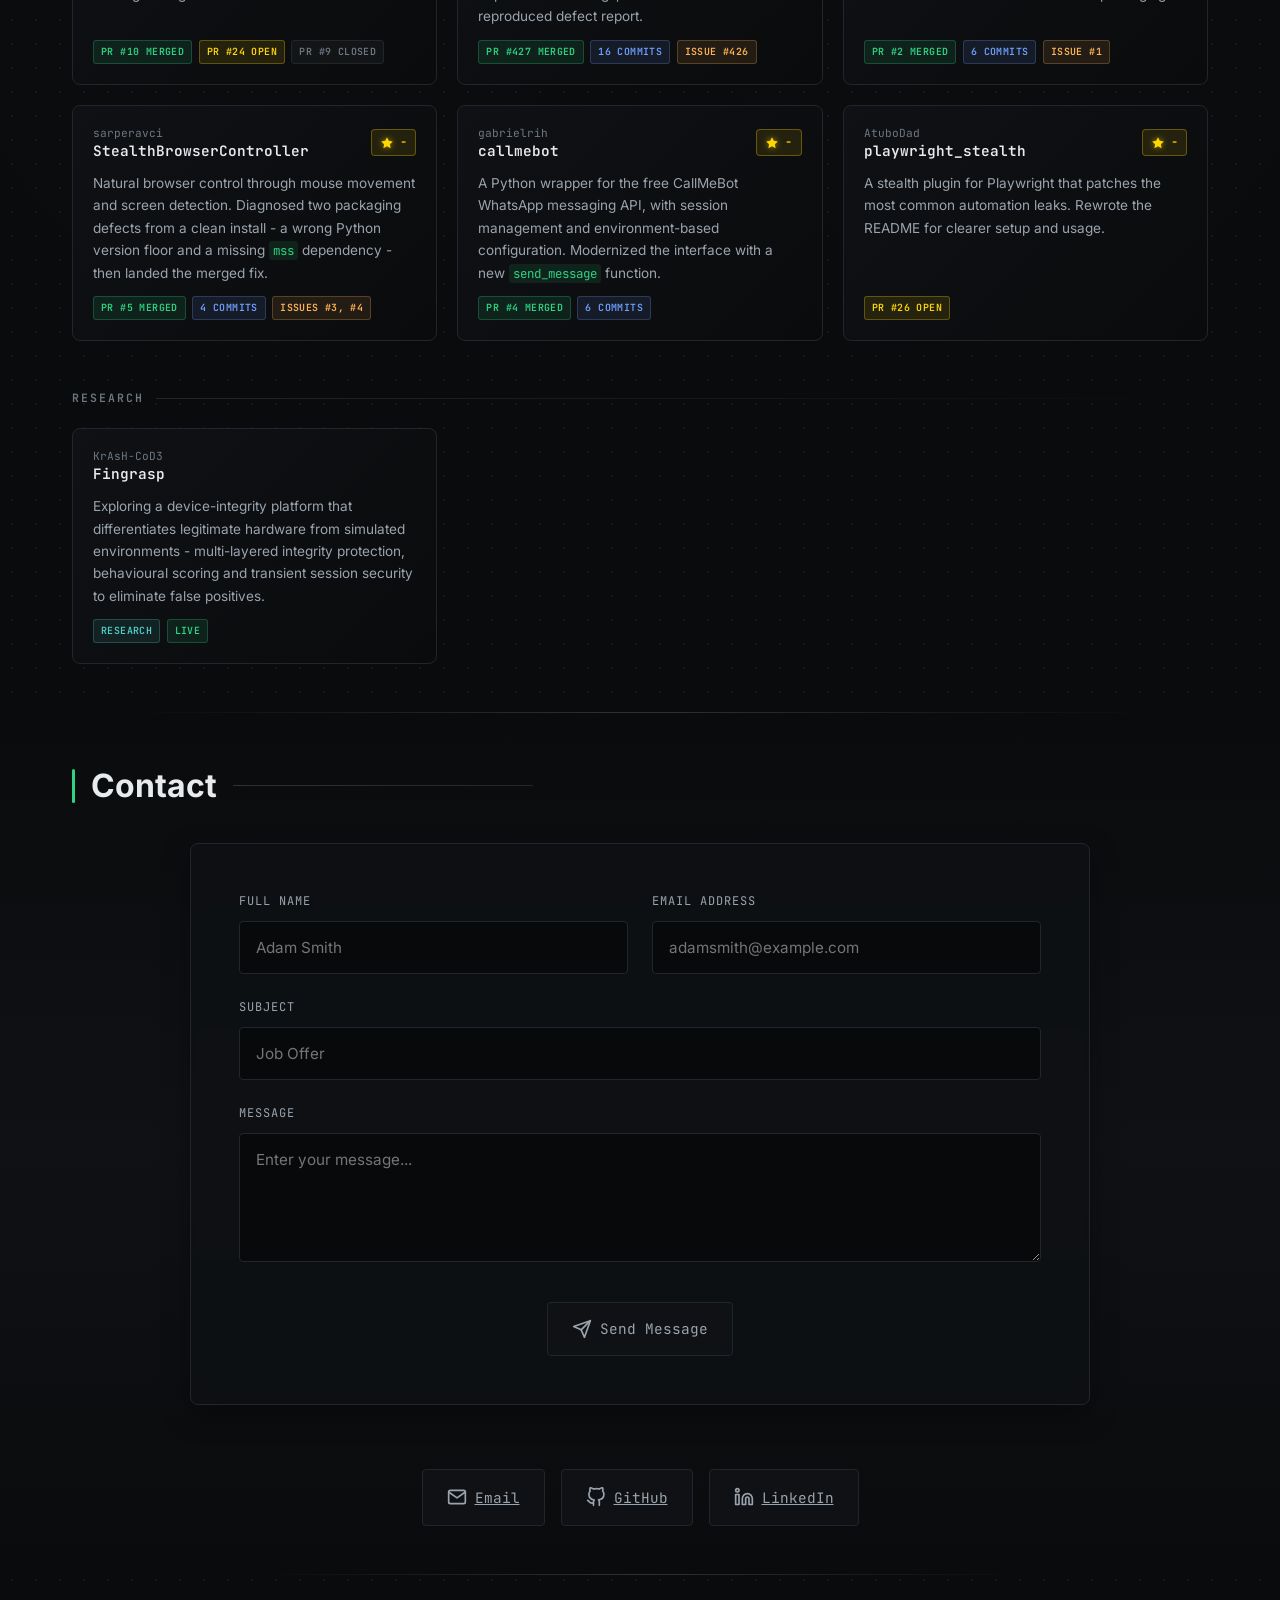
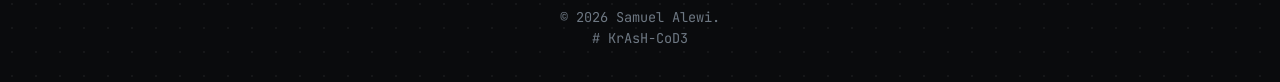
==== commit 5a80ee74: "style(ui): mark live demo button as down and style accordingly" ====
--- a/index.html
+++ b/index.html
@@ -395,7 +395,7 @@
                                             <span class="fork-count">-</span>
                                         </span>
                                     </div>
-                                        <div class="project-links">
+<div class="project-links">
                                             <a href="https://github.com/KrAsH-CoD3/PriceDiffs" target="_blank"
                                                 rel="noopener noreferrer" aria-label="GitHub">
                                                 <svg xmlns="http://www.w3.org/2000/svg" width="20" height="20"
@@ -407,17 +407,17 @@
                                                 </svg>
                                                 GitHub
                                             </a>
-                                            <a href="https://pricediffs.up.railway.app" target="_blank" rel="noopener noreferrer"
-                                                aria-label="Live Demo">
-                                                <span class="live-dot" aria-hidden="true"></span>
-                                                <svg xmlns="http://www.w3.org/2000/svg" width="20" height="20"
-                                                    viewBox="0 0 24 24" fill="none" stroke="currentColor" stroke-width="2"
-                                                    stroke-linecap="round" stroke-linejoin="round">
+                                            <a class="live-demo-down" href="#" aria-disabled="true" tabindex="-1" title="Currently down — service unavailable">
+                                                <svg xmlns="http://www.w3.org/2000/svg" width="16" height="16" viewBox="0 0 24 24" fill="none" stroke="currentColor" stroke-width="2" stroke-linecap="round" stroke-linejoin="round" class="demo-icon">
                                                     <path d="M18 13v6a2 2 0 0 1-2 2H5a2 2 0 0 1-2-2V8a2 2 0 0 1 2-2h6" />
                                                     <polyline points="15 3 21 3 21 9" />
                                                     <line x1="10" y1="14" x2="21" y2="3" />
                                                 </svg>
-                                                Live
+                                                <span class="demo-text">
+                                                    <span class="demo-label">Live</span>
+                                                    <span class="demo-status down" aria-label="Service down">Down</span>
+                                                </span>
+                                                <span class="demo-shimmer" aria-hidden="true"></span>
                                             </a>
                                         </div>
                                     </div>
--- a/src/styles/main.css
+++ b/src/styles/main.css
@@ -1961,6 +1961,175 @@
     100% { transform: scaleX(0); transform-origin: right; opacity: 0; }
 }
 
+/* Down Live Demo Button */
+.live-demo-down {
+    display: inline-flex;
+    align-items: center;
+    gap: 0.5rem;
+    padding: 0.5rem 0.9rem;
+    border-radius: 4px;
+    font-family: var(--font-mono);
+    font-size: 0.75rem;
+    font-weight: 500;
+    text-transform: uppercase;
+    letter-spacing: 0.05em;
+    color: var(--warn);
+    background: rgba(var(--warn-rgb), 0.1);
+    border: 1px solid rgba(var(--warn-rgb), 0.3);
+    cursor: not-allowed;
+    white-space: nowrap;
+    text-decoration: none;
+    position: relative;
+    overflow: hidden;
+    pointer-events: none;
+    opacity: 0.85;
+    transition: opacity 0.3s ease, border-color 0.3s ease, box-shadow 0.3s ease;
+    isolation: isolate;
+}
+
+/* Override base project-links corner accents (top-left & bottom-right green corners) */
+.project-links a.live-demo-down::before,
+.project-links a.live-demo-down::after {
+    content: none;
+    display: none;
+}
+
+/* Custom border pulse glow */
+.live-demo-down::before {
+    content: '';
+    position: absolute;
+    inset: -2px;
+    border-radius: 6px;
+    border: 1px solid transparent;
+    background: linear-gradient(90deg, var(--warn), var(--gold), var(--warn));
+    background-size: 200% 100%;
+    opacity: 0;
+    animation: borderPulseWarn 2.5s ease-in-out infinite;
+    z-index: -1;
+    filter: blur(4px);
+}
+
+/* Custom scan line */
+.live-demo-down::after {
+    content: '';
+    position: absolute;
+    bottom: 0;
+    left: 0;
+    width: 100%;
+    height: 2px;
+    background: linear-gradient(90deg, transparent, var(--warn), transparent);
+    transform: scaleX(0);
+    transform-origin: left;
+    animation: scanLineWarn 1.5s ease-in-out infinite;
+}
+
+.live-demo-down:hover {
+    opacity: 1;
+    border-color: var(--warn);
+    box-shadow: 0 0 20px rgba(var(--warn-rgb), 0.25), inset 0 0 20px rgba(var(--warn-rgb), 0.08);
+}
+
+.live-demo-down .demo-icon {
+    width: 16px;
+    height: 16px;
+    flex-shrink: 0;
+    transition: transform 0.3s cubic-bezier(0.4, 0, 0.2, 1), opacity 0.3s ease;
+    animation: iconWarn 2s ease-in-out infinite;
+}
+
+@keyframes iconWarn {
+    0%, 100% { transform: translateY(0) rotate(0deg); }
+    25% { transform: translateY(-2px) rotate(-5deg); }
+    75% { transform: translateY(-2px) rotate(5deg); }
+}
+
+.live-demo-down .demo-text {
+    display: inline-flex;
+    align-items: center;
+    gap: 0.5rem;
+    position: relative;
+}
+
+.live-demo-down .demo-label {
+    color: var(--warn);
+    opacity: 0.5;
+    font-weight: 400;
+}
+
+.live-demo-down .demo-status.down {
+    color: var(--warn);
+    font-weight: 700;
+    position: relative;
+    animation: statusBlink 1s ease-in-out infinite;
+    text-shadow: none;
+}
+
+.live-demo-down .demo-status.down::after {
+    content: '';
+    position: absolute;
+    bottom: -2px;
+    left: 0;
+    width: 100%;
+    height: 1px;
+    background: var(--warn);
+    transform: scaleX(0);
+    transform-origin: left;
+    animation: underlineSweep 1.5s ease-in-out infinite;
+}
+
+@keyframes statusBlink {
+    0%, 100% { opacity: 1; text-shadow: 0 0 8px rgba(var(--warn-rgb), 0.5); }
+    50% { opacity: 0.5; text-shadow: 0 0 16px rgba(var(--warn-rgb), 0.9), 0 0 24px rgba(var(--warn-rgb), 0.5); }
+}
+
+/* Shimmer sweep effect - warn variant */
+.live-demo-down .demo-shimmer {
+    position: absolute;
+    inset: 0;
+    background: linear-gradient(
+        90deg,
+        transparent 0%,
+        rgba(var(--warn-rgb), 0.15) 20%,
+        rgba(var(--warn-rgb), 0.35) 40%,
+        rgba(var(--warn-rgb), 0.15) 60%,
+        transparent 80%
+    );
+    transform: translateX(-100%);
+    animation: shimmerSweep 2s ease-in-out infinite;
+    pointer-events: none;
+}
+
+/* Pulsing border glow - warn variant */
+.live-demo-down::before,
+.live-demo-down::after {
+    display: none;
+}
+
+@keyframes borderPulseWarn {
+    0%, 100% { opacity: 0; background-position: 0% 50%; }
+    50% { opacity: 0.35; background-position: 100% 50%; }
+}
+
+/* Subtle scan line - warn variant */
+.live-demo-down::after {
+    content: '';
+    position: absolute;
+    bottom: 0;
+    left: 0;
+    width: 100%;
+    height: 2px;
+    background: linear-gradient(90deg, transparent, var(--warn), transparent);
+    transform: scaleX(0);
+    transform-origin: left;
+    animation: scanLineWarn 1.5s ease-in-out infinite;
+}
+
+@keyframes scanLineWarn {
+    0% { transform: scaleX(0); transform-origin: left; opacity: 1; }
+    50% { transform: scaleX(1); transform-origin: left; opacity: 1; }
+    100% { transform: scaleX(0); transform-origin: right; opacity: 0; }
+}
+
 @keyframes livePulse {
     0% { transform: scale(1); opacity: 1; }
     50% { transform: scale(1.6); opacity: 0.5; }
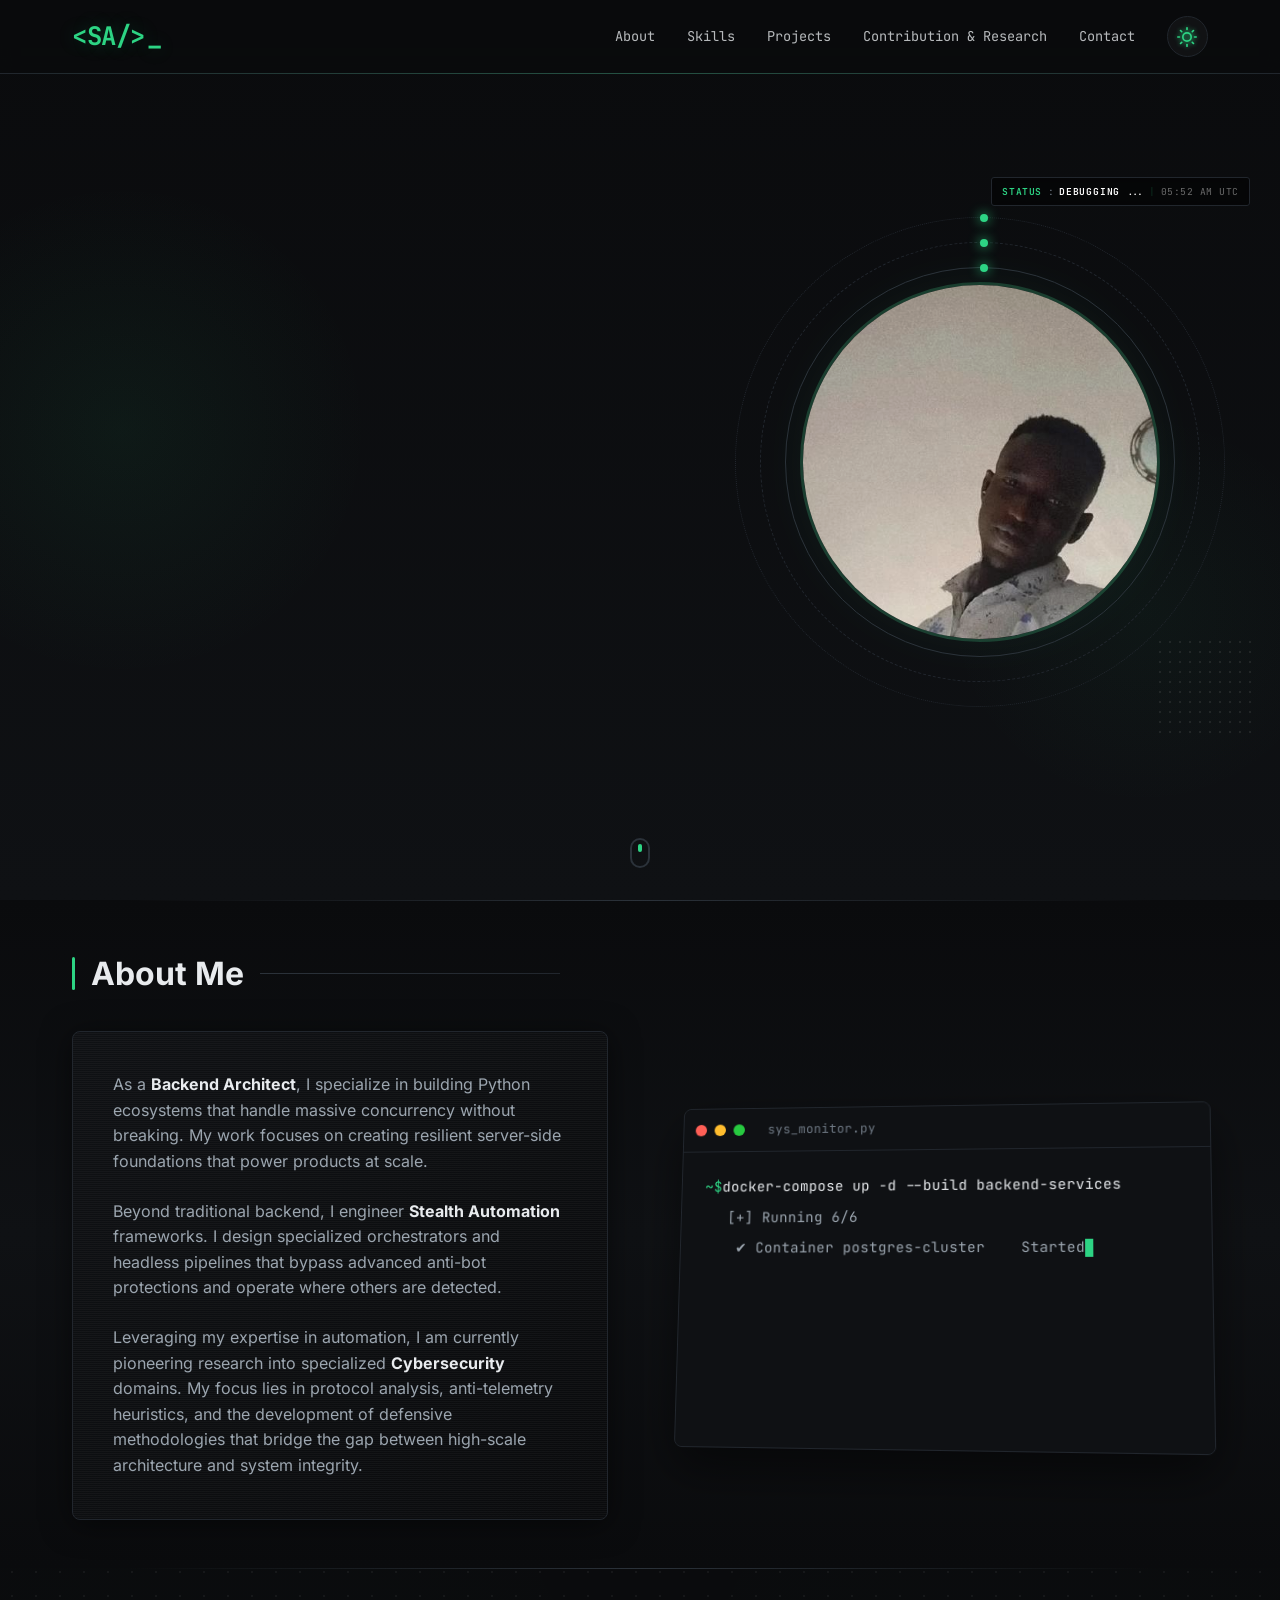
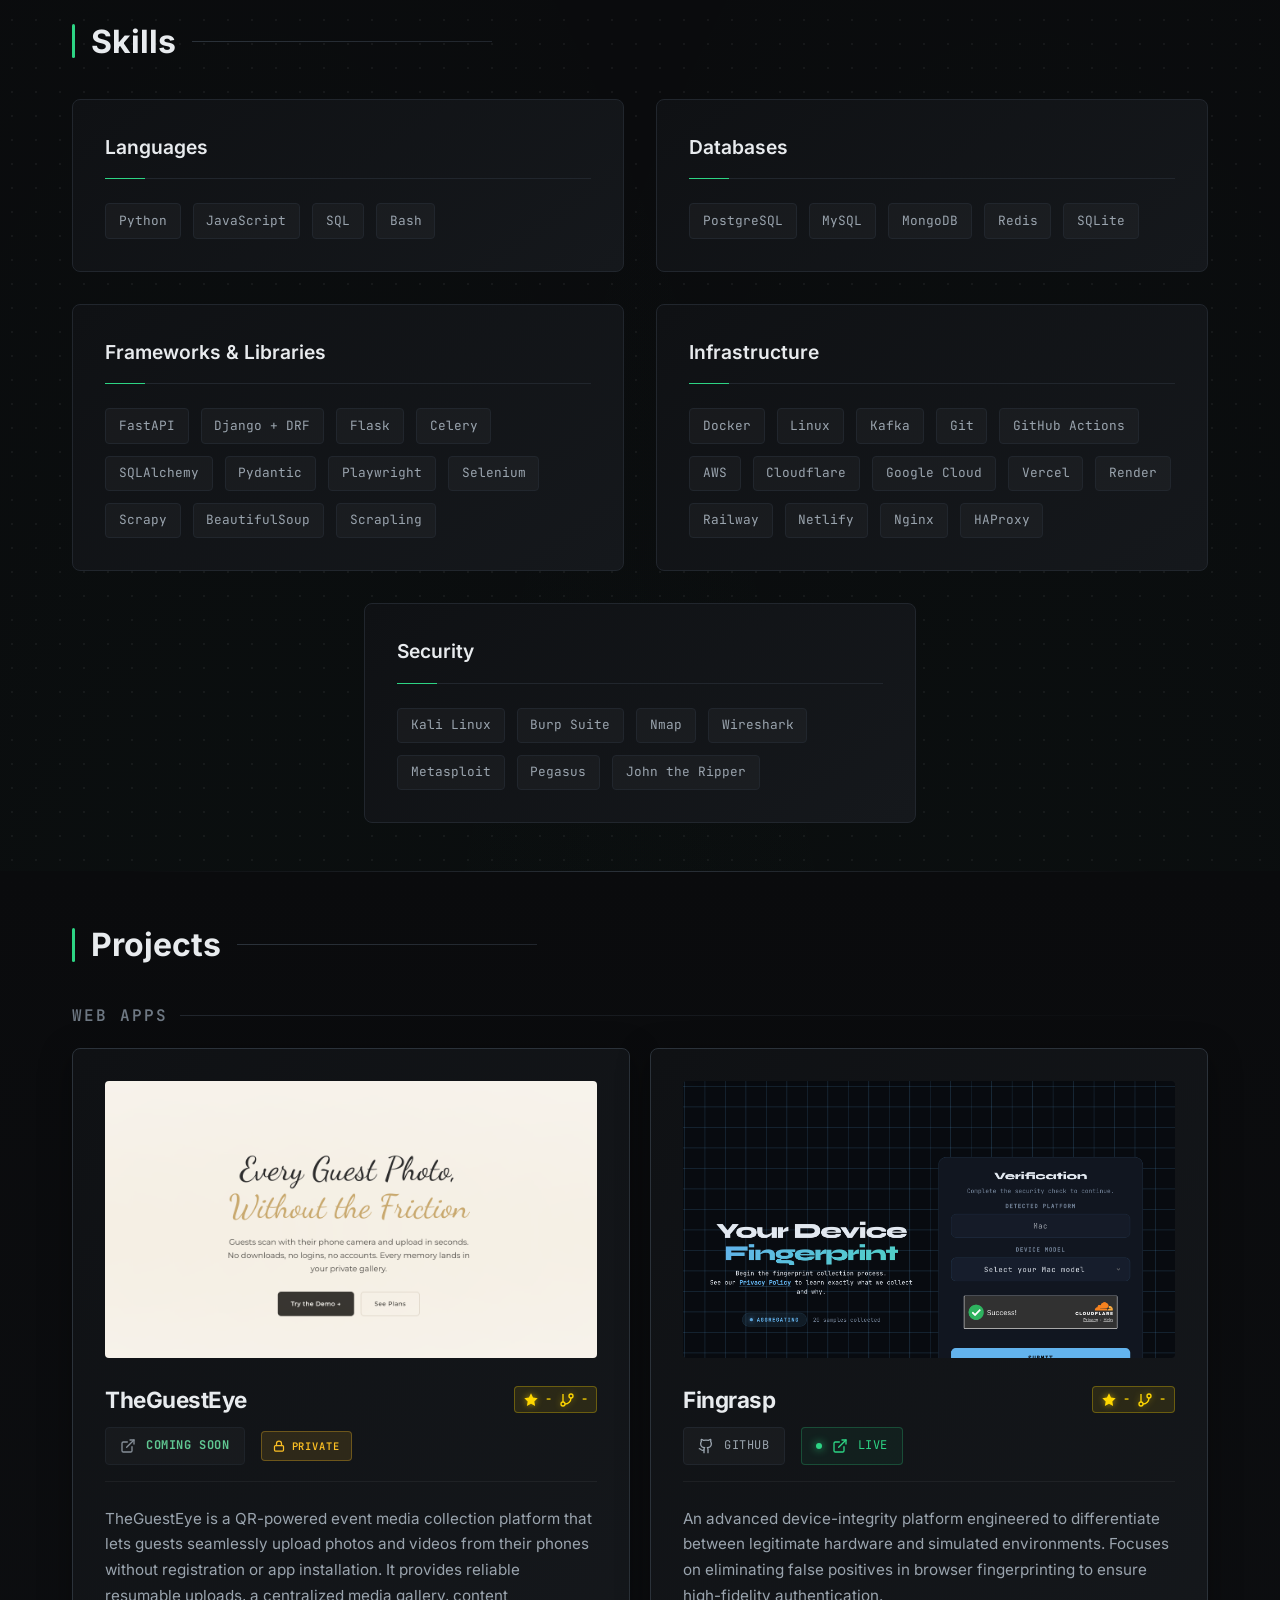
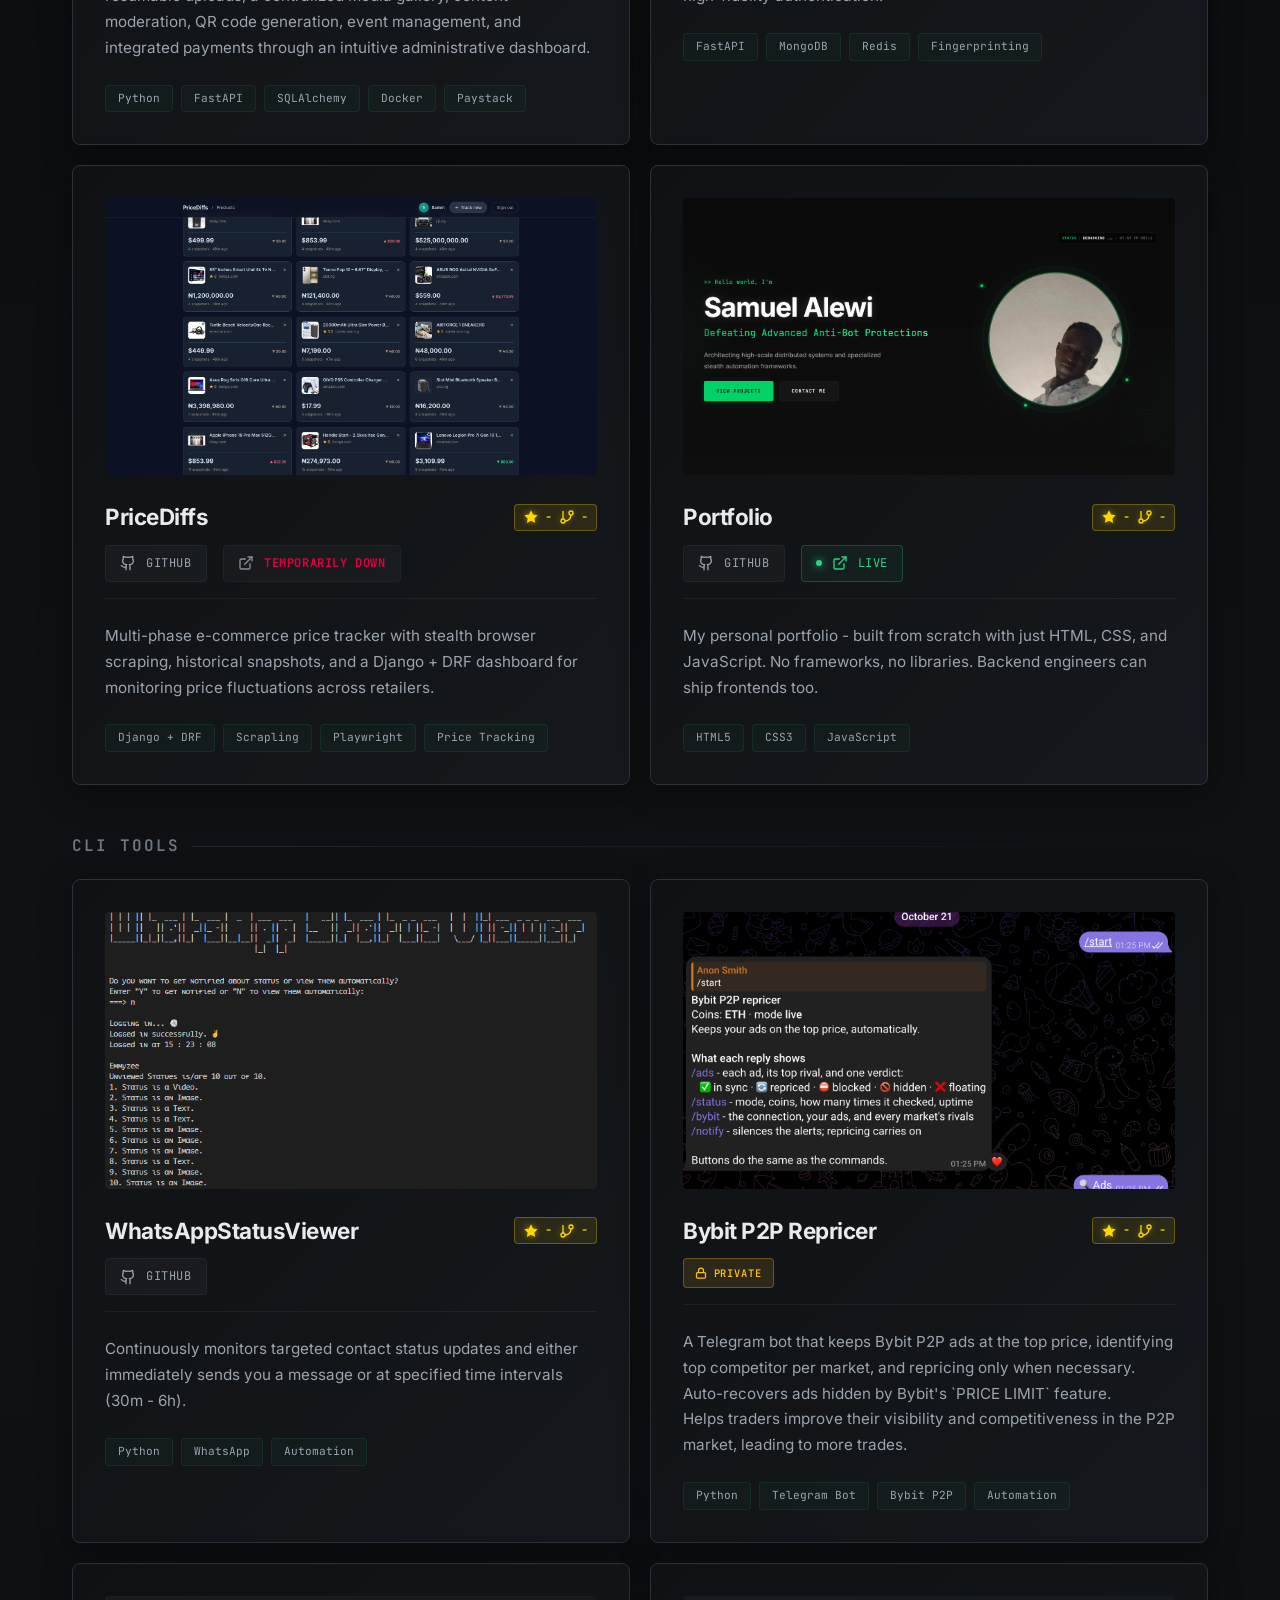
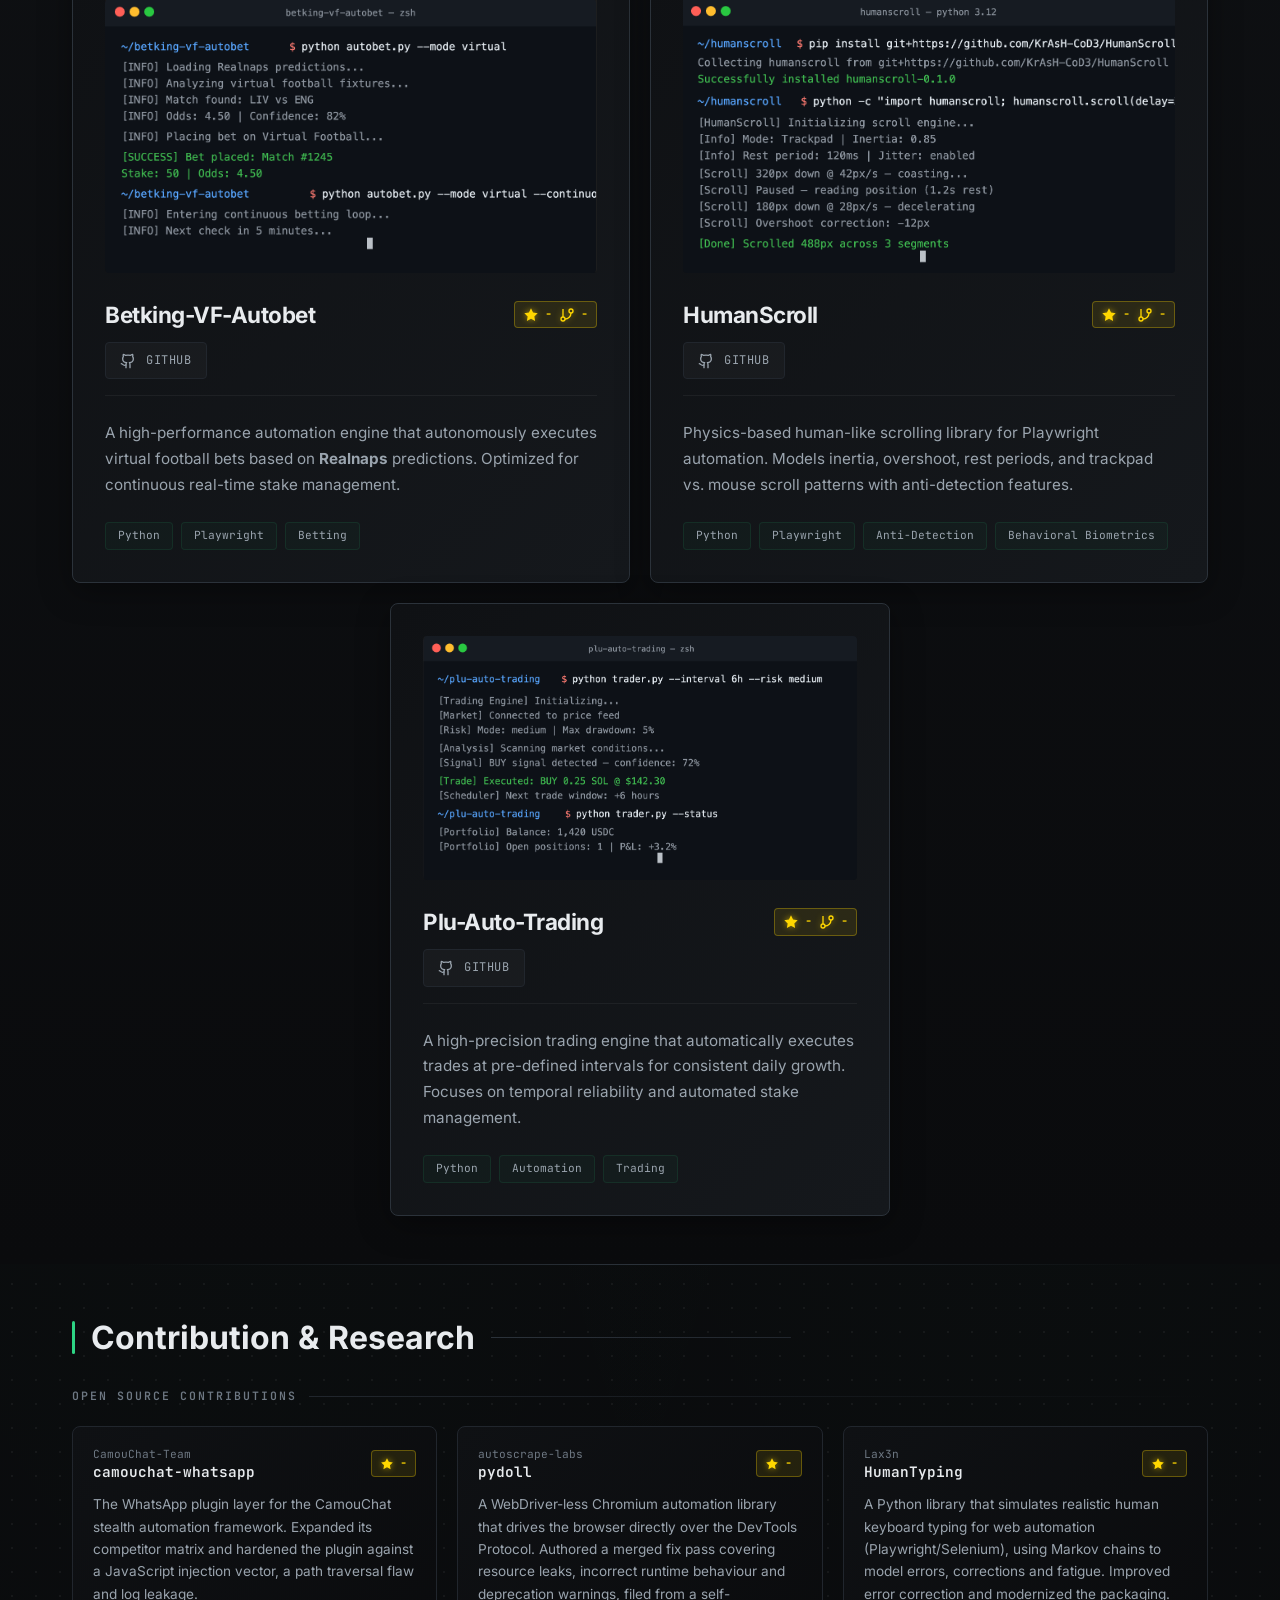
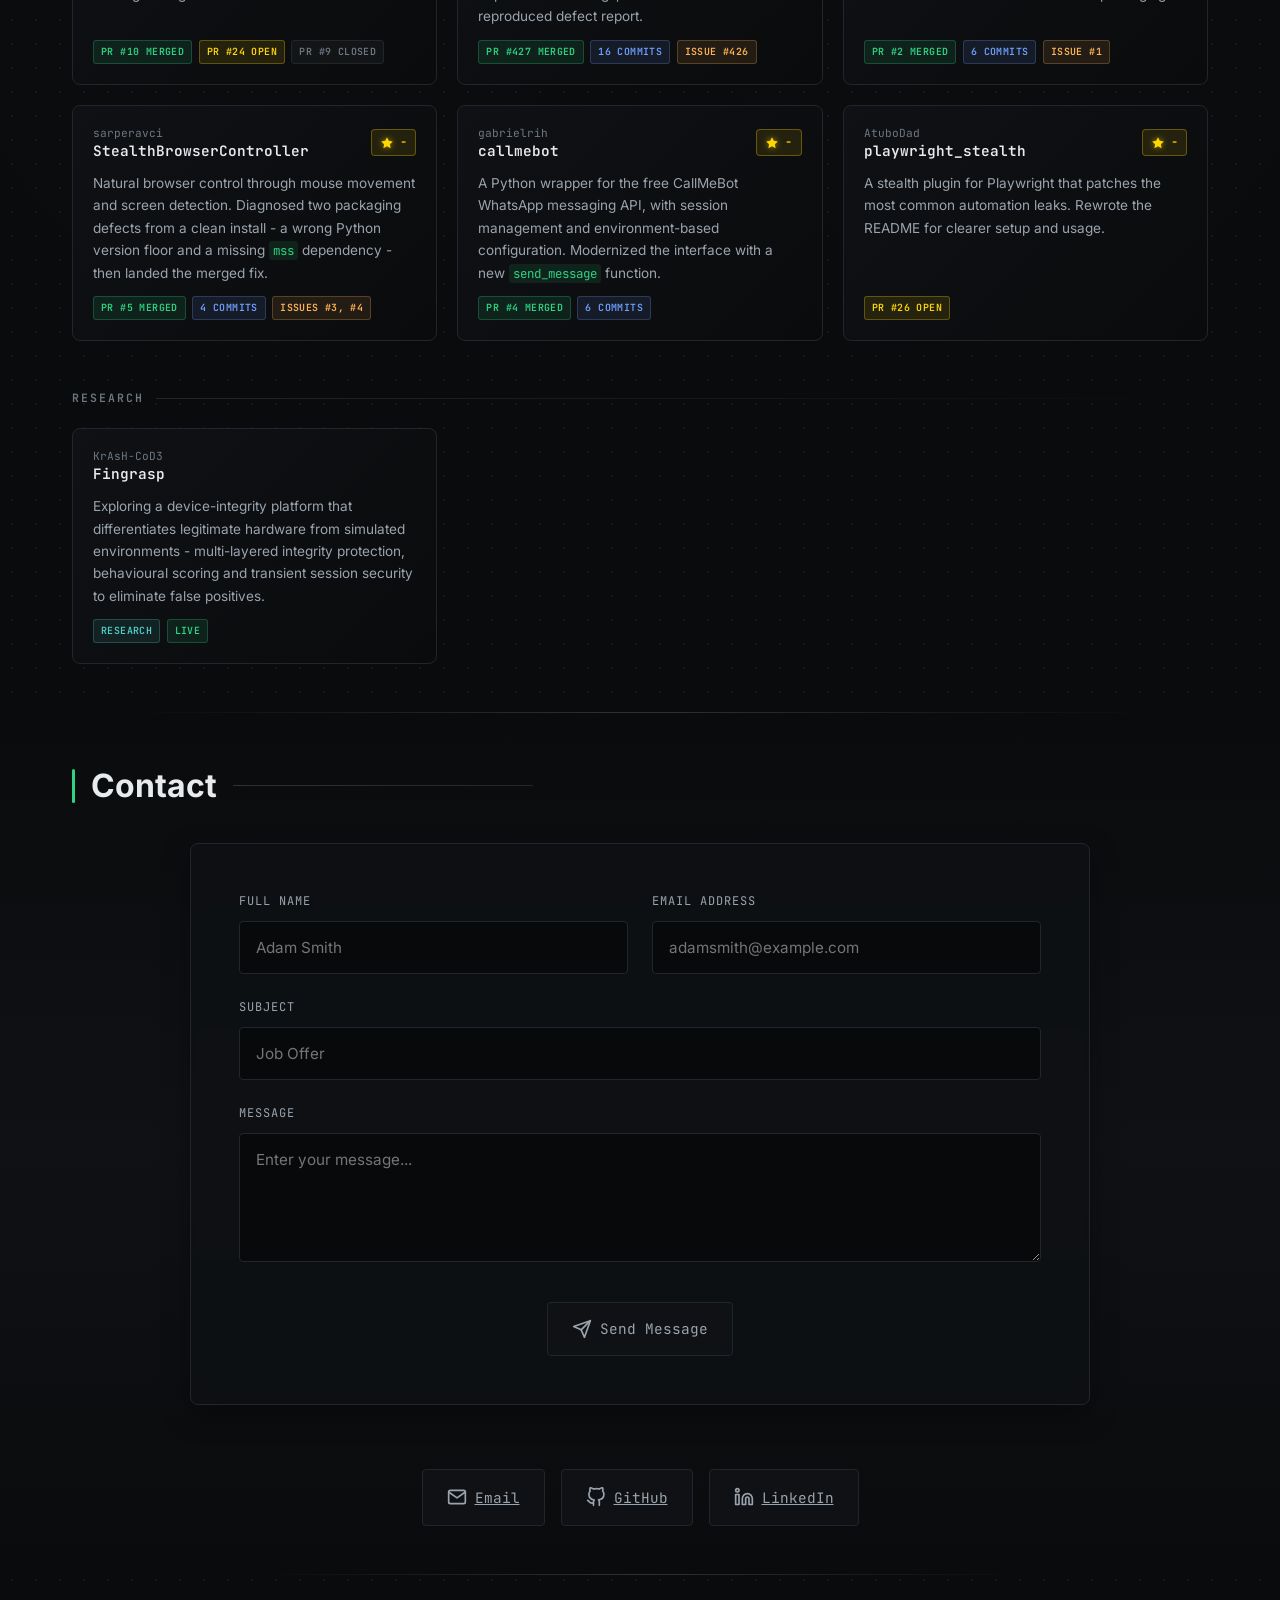
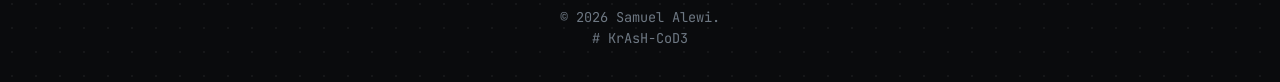
==== commit be11cf3f: "refactor(ui): simplify demo status labels and styles" ====
--- a/index.html
+++ b/index.html
@@ -274,7 +274,6 @@
                                                     <line x1="10" y1="14" x2="21" y2="3" />
                                                 </svg>
                                                 <span class="demo-text">
-                                                    <span class="demo-label">Live</span>
                                                     <span class="demo-status" aria-label="Coming soon">Coming Soon</span>
                                                 </span>
                                                 <span class="demo-shimmer" aria-hidden="true"></span>
@@ -395,7 +394,7 @@
                                             <span class="fork-count">-</span>
                                         </span>
                                     </div>
-<div class="project-links">
+                                        <div class="project-links">
                                             <a href="https://github.com/KrAsH-CoD3/PriceDiffs" target="_blank"
                                                 rel="noopener noreferrer" aria-label="GitHub">
                                                 <svg xmlns="http://www.w3.org/2000/svg" width="20" height="20"
@@ -414,8 +413,7 @@
                                                     <line x1="10" y1="14" x2="21" y2="3" />
                                                 </svg>
                                                 <span class="demo-text">
-                                                    <span class="demo-label">Live</span>
-                                                    <span class="demo-status down" aria-label="Service down">Down</span>
+                                                    <span class="demo-status down" aria-label="Service down"> Temporarily Down</span>
                                                 </span>
                                                 <span class="demo-shimmer" aria-hidden="true"></span>
                                             </a>
--- a/src/styles/main.css
+++ b/src/styles/main.css
@@ -1857,14 +1857,7 @@
 .live-demo-coming-soon .demo-text {
     display: inline-flex;
     align-items: center;
-    gap: 0.5rem;
-    position: relative;
-}
-
-.live-demo-coming-soon .demo-label {
-    color: var(--accent);
-    opacity: 0.5;
-    font-weight: 400;
+    position: relative;
 }
 
 .live-demo-coming-soon .demo-status {
@@ -1874,28 +1867,9 @@
     animation: statusPulse 2s ease-in-out infinite;
 }
 
-.live-demo-coming-soon .demo-status::after {
-    content: '';
-    position: absolute;
-    bottom: -2px;
-    left: 0;
-    width: 100%;
-    height: 1px;
-    background: currentColor;
-    transform: scaleX(0);
-    transform-origin: left;
-    animation: underlineSweep 1.5s ease-in-out infinite;
-}
-
 @keyframes statusPulse {
     0%, 100% { opacity: 1; text-shadow: 0 0 8px rgba(var(--accent-rgb), 0.4); }
     50% { opacity: 0.7; text-shadow: 0 0 16px rgba(var(--accent-rgb), 0.8), 0 0 24px rgba(var(--accent-rgb), 0.4); }
-}
-
-@keyframes underlineSweep {
-    0% { transform: scaleX(0); transform-origin: left; }
-    50% { transform: scaleX(1); transform-origin: left; }
-    100% { transform: scaleX(0); transform-origin: right; }
 }
 
 /* Shimmer sweep effect */
@@ -1973,9 +1947,9 @@
     font-weight: 500;
     text-transform: uppercase;
     letter-spacing: 0.05em;
-    color: var(--warn);
-    background: rgba(var(--warn-rgb), 0.1);
-    border: 1px solid rgba(var(--warn-rgb), 0.3);
+    color: var(--danger);
+    background: rgba(var(--danger-rgb), 0.1);
+    border: 1px solid rgba(var(--danger-rgb), 0.3);
     cursor: not-allowed;
     white-space: nowrap;
     text-decoration: none;
@@ -2001,10 +1975,10 @@
     inset: -2px;
     border-radius: 6px;
     border: 1px solid transparent;
-    background: linear-gradient(90deg, var(--warn), var(--gold), var(--warn));
+    background: linear-gradient(90deg, var(--danger), #ff3366, var(--danger));
     background-size: 200% 100%;
     opacity: 0;
-    animation: borderPulseWarn 2.5s ease-in-out infinite;
+    animation: borderPulseDanger 2.5s ease-in-out infinite;
     z-index: -1;
     filter: blur(4px);
 }
@@ -2017,16 +1991,16 @@
     left: 0;
     width: 100%;
     height: 2px;
-    background: linear-gradient(90deg, transparent, var(--warn), transparent);
+    background: linear-gradient(90deg, transparent, var(--danger), transparent);
     transform: scaleX(0);
     transform-origin: left;
-    animation: scanLineWarn 1.5s ease-in-out infinite;
+    animation: scanLineDanger 1.5s ease-in-out infinite;
 }
 
 .live-demo-down:hover {
     opacity: 1;
-    border-color: var(--warn);
-    box-shadow: 0 0 20px rgba(var(--warn-rgb), 0.25), inset 0 0 20px rgba(var(--warn-rgb), 0.08);
+    border-color: var(--danger);
+    box-shadow: 0 0 20px rgba(var(--danger-rgb), 0.3), inset 0 0 20px rgba(var(--danger-rgb), 0.1);
 }
 
 .live-demo-down .demo-icon {
@@ -2034,100 +2008,61 @@
     height: 16px;
     flex-shrink: 0;
     transition: transform 0.3s cubic-bezier(0.4, 0, 0.2, 1), opacity 0.3s ease;
-    animation: iconWarn 2s ease-in-out infinite;
-}
-
-@keyframes iconWarn {
-    0%, 100% { transform: translateY(0) rotate(0deg); }
-    25% { transform: translateY(-2px) rotate(-5deg); }
-    75% { transform: translateY(-2px) rotate(5deg); }
+    animation: iconFloat 3s ease-in-out infinite;
 }
 
 .live-demo-down .demo-text {
     display: inline-flex;
     align-items: center;
-    gap: 0.5rem;
-    position: relative;
-}
-
-.live-demo-down .demo-label {
-    color: var(--warn);
-    opacity: 0.5;
-    font-weight: 400;
+    position: relative;
 }
 
 .live-demo-down .demo-status.down {
-    color: var(--warn);
+    color: var(--danger);
     font-weight: 700;
     position: relative;
-    animation: statusBlink 1s ease-in-out infinite;
+    animation: statusBlinkDanger 1s ease-in-out infinite;
     text-shadow: none;
 }
 
-.live-demo-down .demo-status.down::after {
-    content: '';
-    position: absolute;
-    bottom: -2px;
-    left: 0;
-    width: 100%;
-    height: 1px;
-    background: var(--warn);
-    transform: scaleX(0);
-    transform-origin: left;
-    animation: underlineSweep 1.5s ease-in-out infinite;
-}
-
-@keyframes statusBlink {
-    0%, 100% { opacity: 1; text-shadow: 0 0 8px rgba(var(--warn-rgb), 0.5); }
-    50% { opacity: 0.5; text-shadow: 0 0 16px rgba(var(--warn-rgb), 0.9), 0 0 24px rgba(var(--warn-rgb), 0.5); }
-}
-
-/* Shimmer sweep effect - warn variant */
+@keyframes statusBlinkDanger {
+    0%, 100% { opacity: 1; text-shadow: 0 0 8px rgba(var(--danger-rgb), 0.5); }
+    50% { opacity: 0.5; text-shadow: 0 0 16px rgba(var(--danger-rgb), 0.9), 0 0 24px rgba(var(--danger-rgb), 0.5); }
+}
+
+/* Shimmer sweep effect - danger variant */
 .live-demo-down .demo-shimmer {
     position: absolute;
     inset: 0;
     background: linear-gradient(
         90deg,
         transparent 0%,
-        rgba(var(--warn-rgb), 0.15) 20%,
-        rgba(var(--warn-rgb), 0.35) 40%,
-        rgba(var(--warn-rgb), 0.15) 60%,
+        rgba(var(--danger-rgb), 0.15) 20%,
+        rgba(var(--danger-rgb), 0.35) 40%,
+        rgba(var(--danger-rgb), 0.15) 60%,
         transparent 80%
     );
     transform: translateX(-100%);
-    animation: shimmerSweep 2s ease-in-out infinite;
+    animation: shimmerSweepDanger 2s ease-in-out infinite;
     pointer-events: none;
 }
 
-/* Pulsing border glow - warn variant */
-.live-demo-down::before,
-.live-demo-down::after {
-    display: none;
-}
-
-@keyframes borderPulseWarn {
+@keyframes shimmerSweepDanger {
+    0% { transform: translateX(-100%); }
+    60% { transform: translateX(100%); }
+    100% { transform: translateX(100%); }
+}
+
+@keyframes borderPulseDanger {
     0%, 100% { opacity: 0; background-position: 0% 50%; }
     50% { opacity: 0.35; background-position: 100% 50%; }
 }
 
-/* Subtle scan line - warn variant */
-.live-demo-down::after {
-    content: '';
-    position: absolute;
-    bottom: 0;
-    left: 0;
-    width: 100%;
-    height: 2px;
-    background: linear-gradient(90deg, transparent, var(--warn), transparent);
-    transform: scaleX(0);
-    transform-origin: left;
-    animation: scanLineWarn 1.5s ease-in-out infinite;
-}
-
-@keyframes scanLineWarn {
+@keyframes scanLineDanger {
     0% { transform: scaleX(0); transform-origin: left; opacity: 1; }
     50% { transform: scaleX(1); transform-origin: left; opacity: 1; }
     100% { transform: scaleX(0); transform-origin: right; opacity: 0; }
+}
 }
 
 @keyframes livePulse {
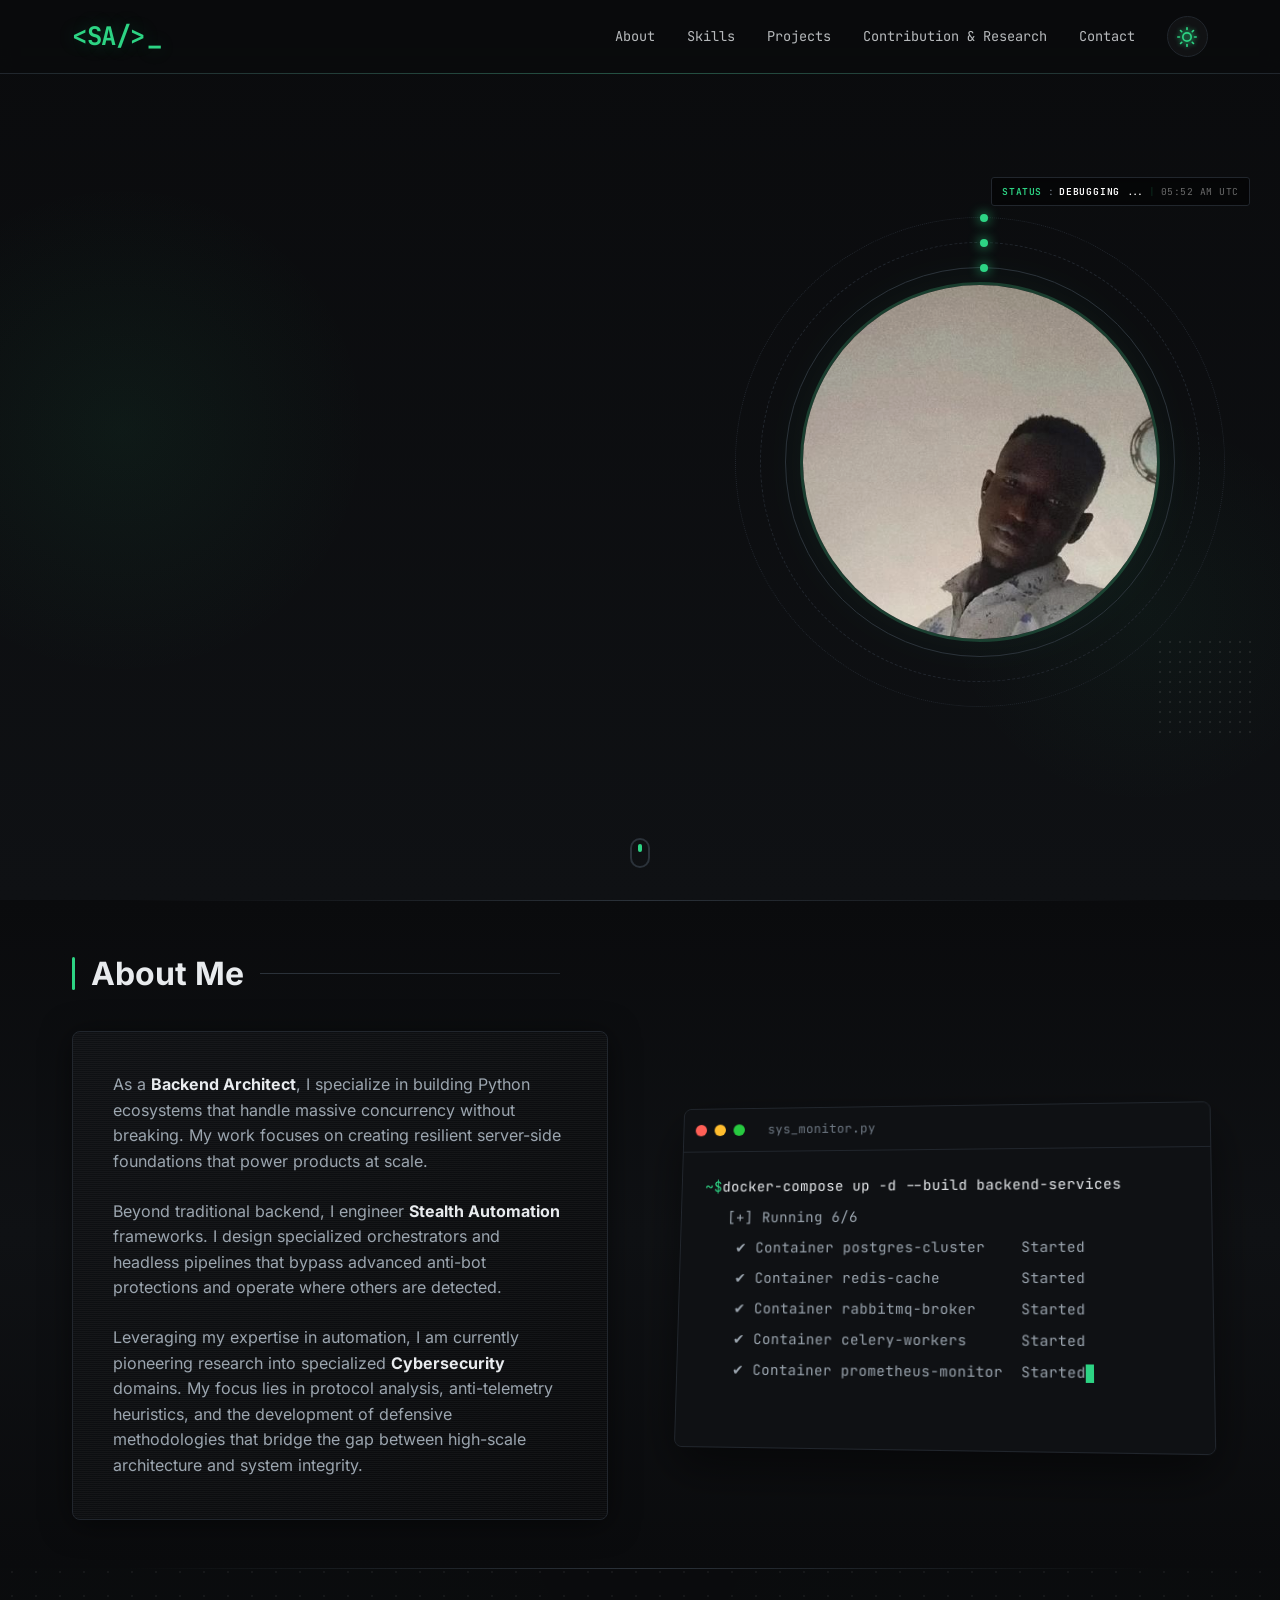
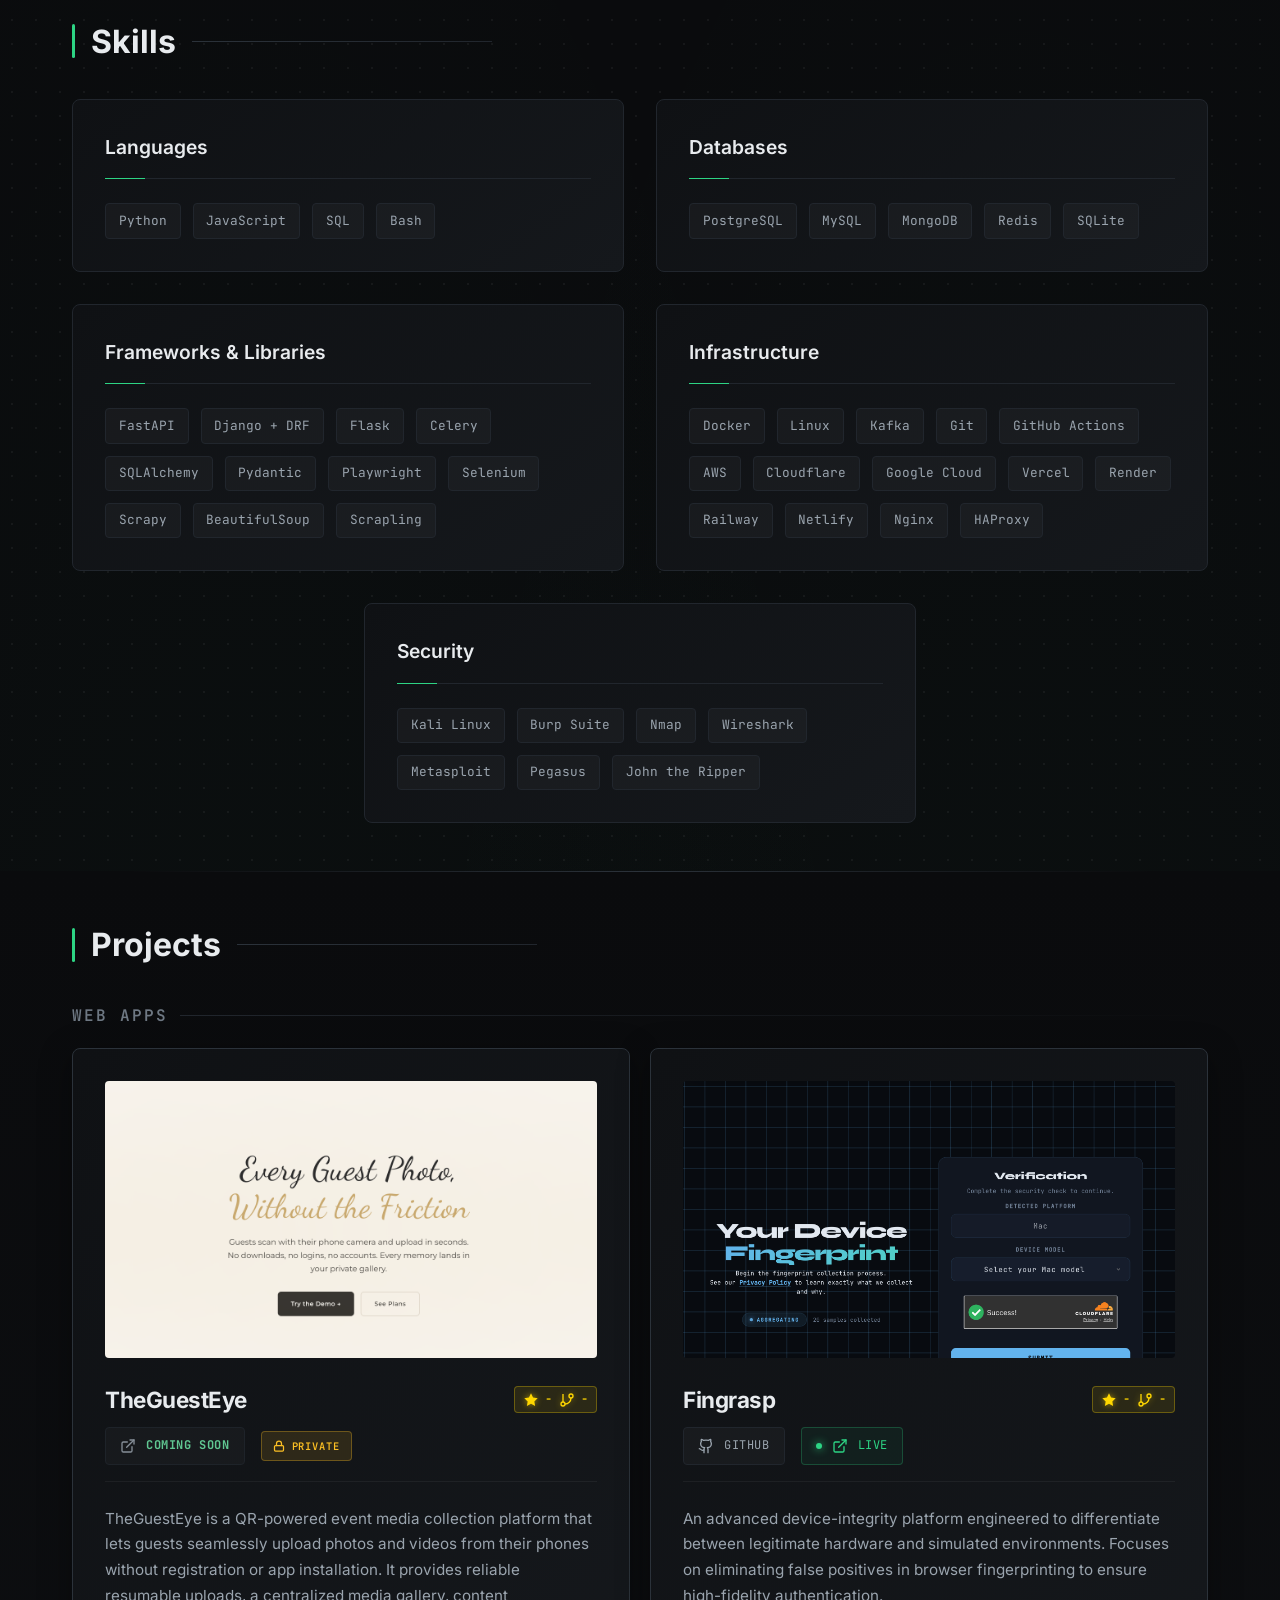
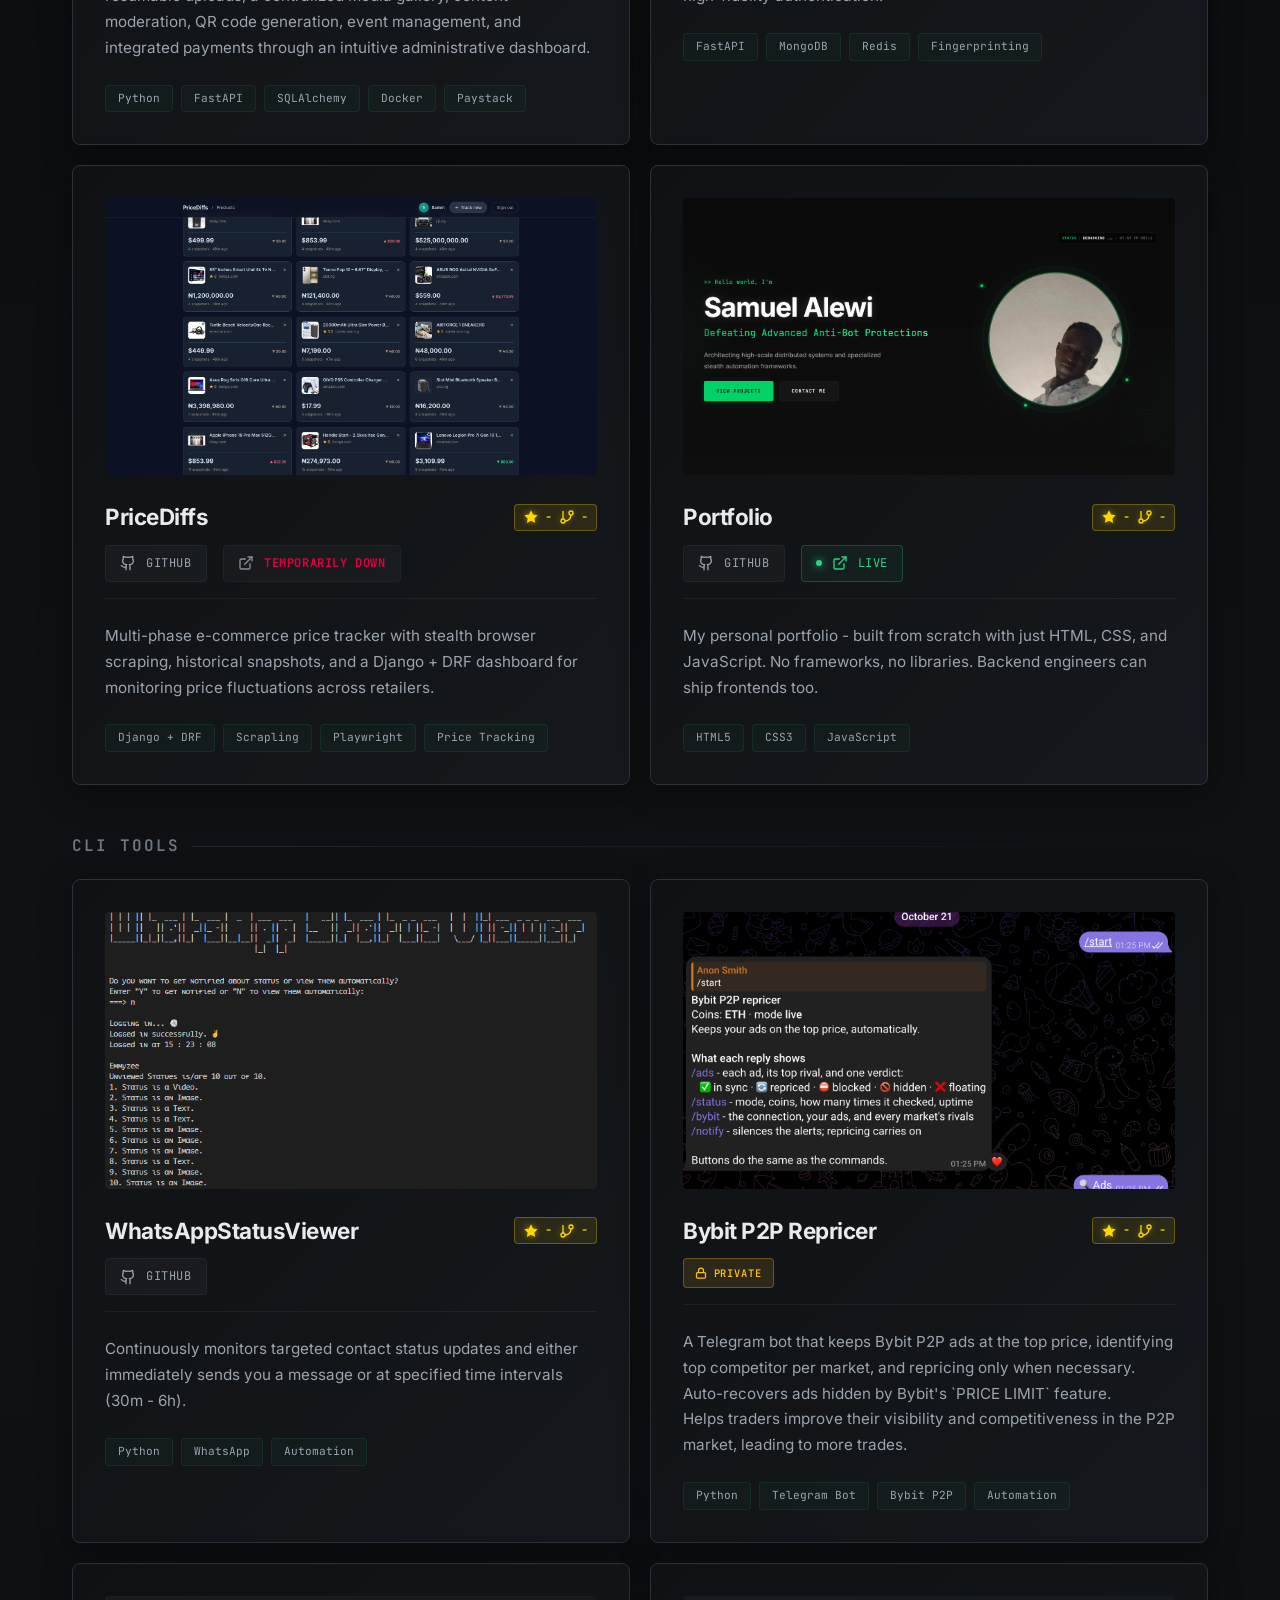
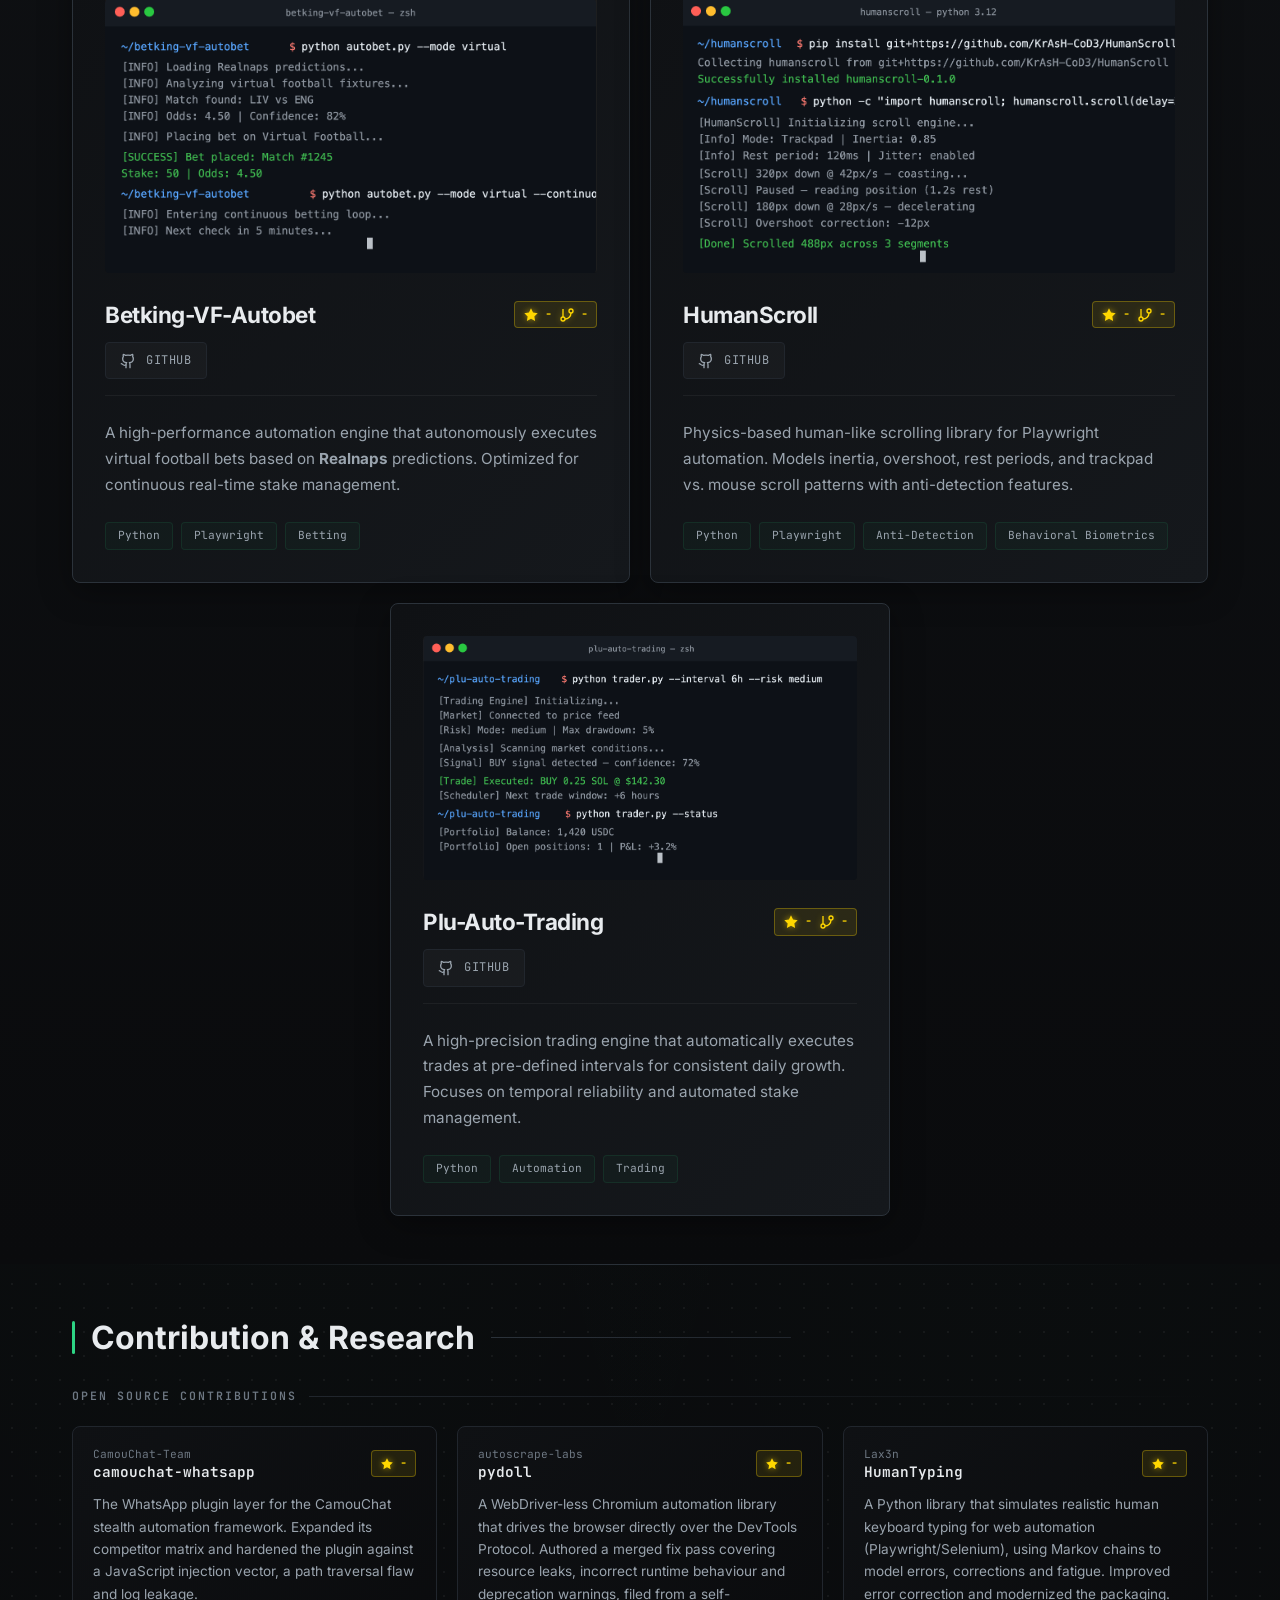
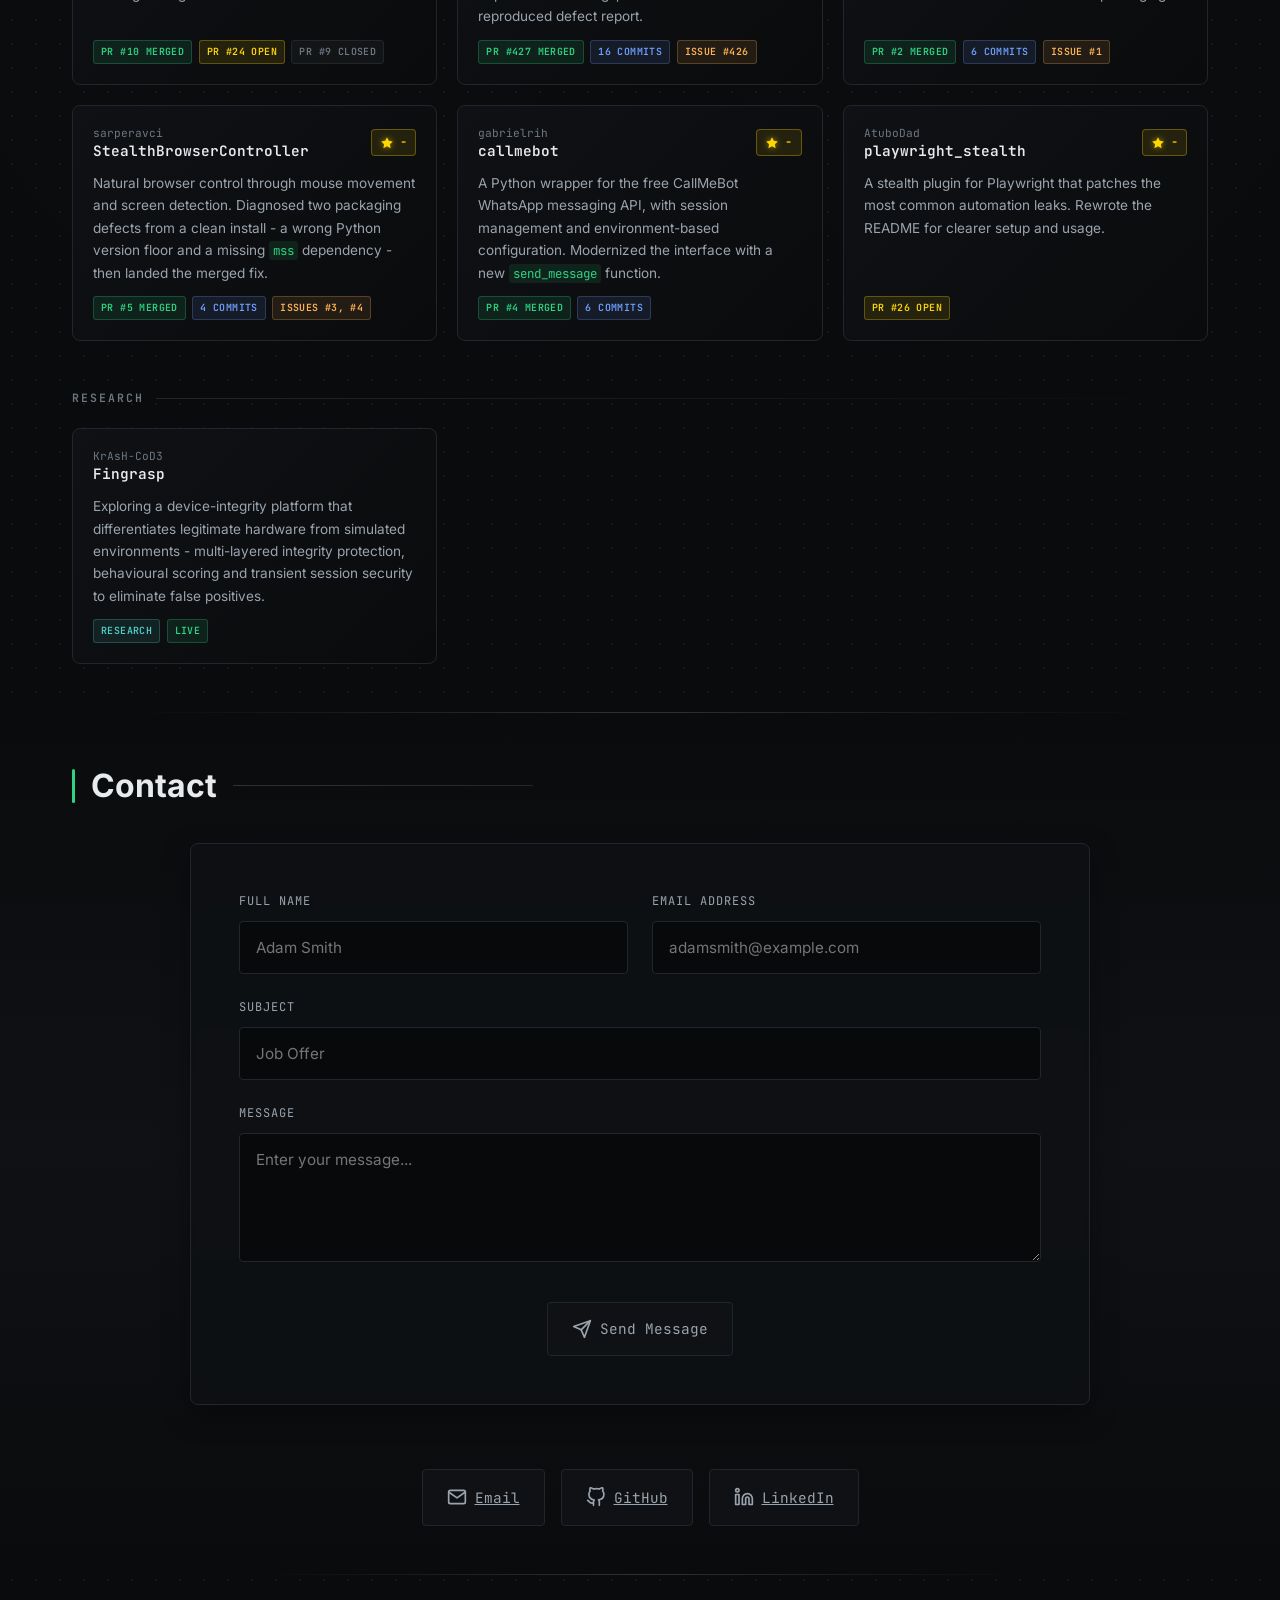
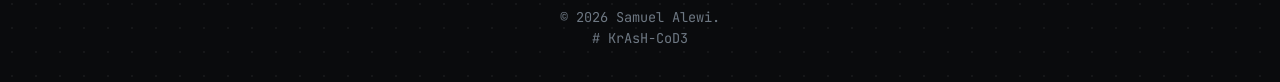
==== commit 5d0e701e: "refactor(ui): remove shimmer effect and related code" ====
--- a/index.html
+++ b/index.html
@@ -276,7 +276,6 @@
                                                 <span class="demo-text">
                                                     <span class="demo-status" aria-label="Coming soon">Coming Soon</span>
                                                 </span>
-                                                <span class="demo-shimmer" aria-hidden="true"></span>
                                             </a>
                                             <span class="private-badge" title="Private repository">
                                                 <svg xmlns="http://www.w3.org/2000/svg" width="12" height="12" viewBox="0 0 24 24" fill="none" stroke="currentColor" stroke-width="2.5" stroke-linecap="round" stroke-linejoin="round">
@@ -415,7 +414,6 @@
                                                 <span class="demo-text">
                                                     <span class="demo-status down" aria-label="Service down"> Temporarily Down</span>
                                                 </span>
-                                                <span class="demo-shimmer" aria-hidden="true"></span>
                                             </a>
                                         </div>
                                     </div>
@@ -717,44 +715,6 @@
                             </div>
                         </article> -->
 
-                        <!-- TheBotify -->
-                        <!-- <article class="project-card featured">
-                            <div class="project-content">
-                                <div class="project-header">
-                                    <div class="project-meta">
-                                        <span class="project-folder">TheBotify</span>
-                                        <span class="status-tag">PRIVATE</span>
-                                    </div>
-                                    <div class="project-main-header">
-                                        <h3 class="project-title">TheBotify Framework</h3>
-                                        <div class="project-links">
-                                            <a href="https://github.com/KrAsH-CoD3/TheBotify" target="_blank"
-                                                rel="noopener noreferrer" aria-label="GitHub">
-                                                <svg xmlns="http://www.w3.org/2000/svg" width="20" height="20"
-                                                    viewBox="0 0 24 24" fill="none" stroke="currentColor" stroke-width="2"
-                                                    stroke-linecap="round" stroke-linejoin="round">
-                                                    <path
-                                                        d="M15 22v-4a4.8 4.8 0 0 0-1-3.5c3 0 6-2 6-5.5.08-1.25-.27-2.48-1-3.5.28-1.15.28-2.35 0-3.5 0 0-1 0-3 1.5-2.64-.5-5.36-.5-8 0C6 2 5 2 5 2c-.28 1.15-.28 2.35 0 3.5-.73 1.02-1.08 2.25-1 3.5 0 3.5 3 5.5 6 5.5-.39.49-.68 1.05-.85 1.65-.17.6-.22 1.23-.15 1.85v4" />
-                                                    <path d="M9 18c-4.51 2-5-2-7-2" />
-                                                </svg>
-                                                GitHub
-                                            </a>
-                                        </div>
-                                    </div>
-                                    </div>
-                                </div>
-                                    <p class="project-description">
-                                        My personal portfolio — built from scratch with just HTML, CSS, and JavaScript. No frameworks, no libraries. Backend engineers can ship frontends too.
-                                    </p>
-                                <div class="project-tech">
-                                    <span class="tech-tag">HTML5</span>
-                                    <span class="tech-tag">CSS3</span>
-                                    <span class="tech-tag">JavaScript</span>
-                                </div>
-                            </div>
-                        </article>
-                        <!-- HumanScroll -->
-
                         <!-- HumanScroll -->
                         <article class="project-card featured" data-repo="KrAsH-CoD3/HumanScroll">
                             <div class="project-content">
@@ -857,7 +817,6 @@
                         </article>
                     </div>
                 </div>
-
             </div>
         </section>
 
--- a/src/styles/main.css
+++ b/src/styles/main.css
@@ -1872,29 +1872,6 @@
     50% { opacity: 0.7; text-shadow: 0 0 16px rgba(var(--accent-rgb), 0.8), 0 0 24px rgba(var(--accent-rgb), 0.4); }
 }
 
-/* Shimmer sweep effect */
-.live-demo-coming-soon .demo-shimmer {
-    position: absolute;
-    inset: 0;
-    background: linear-gradient(
-        90deg,
-        transparent 0%,
-        rgba(var(--accent-rgb), 0.15) 20%,
-        rgba(var(--accent-rgb), 0.35) 40%,
-        rgba(var(--accent-rgb), 0.15) 60%,
-        transparent 80%
-    );
-    transform: translateX(-100%);
-    animation: shimmerSweep 2.5s ease-in-out infinite;
-    pointer-events: none;
-}
-
-@keyframes shimmerSweep {
-    0% { transform: translateX(-100%); }
-    60% { transform: translateX(100%); }
-    100% { transform: translateX(100%); }
-}
-
 /* Pulsing border glow */
 .live-demo-coming-soon::before {
     content: '';
@@ -1913,26 +1890,6 @@
 @keyframes borderPulse {
     0%, 100% { opacity: 0; background-position: 0% 50%; }
     50% { opacity: 0.4; background-position: 100% 50%; }
-}
-
-/* Subtle scan line */
-.live-demo-coming-soon::after {
-    content: '';
-    position: absolute;
-    bottom: 0;
-    left: 0;
-    width: 100%;
-    height: 2px;
-    background: linear-gradient(90deg, transparent, var(--accent), transparent);
-    transform: scaleX(0);
-    transform-origin: left;
-    animation: scanLine 2s ease-in-out infinite;
-}
-
-@keyframes scanLine {
-    0% { transform: scaleX(0); transform-origin: left; opacity: 1; }
-    50% { transform: scaleX(1); transform-origin: left; opacity: 1; }
-    100% { transform: scaleX(0); transform-origin: right; opacity: 0; }
 }
 
 /* Down Live Demo Button */
@@ -2030,29 +1987,6 @@
     50% { opacity: 0.5; text-shadow: 0 0 16px rgba(var(--danger-rgb), 0.9), 0 0 24px rgba(var(--danger-rgb), 0.5); }
 }
 
-/* Shimmer sweep effect - danger variant */
-.live-demo-down .demo-shimmer {
-    position: absolute;
-    inset: 0;
-    background: linear-gradient(
-        90deg,
-        transparent 0%,
-        rgba(var(--danger-rgb), 0.15) 20%,
-        rgba(var(--danger-rgb), 0.35) 40%,
-        rgba(var(--danger-rgb), 0.15) 60%,
-        transparent 80%
-    );
-    transform: translateX(-100%);
-    animation: shimmerSweepDanger 2s ease-in-out infinite;
-    pointer-events: none;
-}
-
-@keyframes shimmerSweepDanger {
-    0% { transform: translateX(-100%); }
-    60% { transform: translateX(100%); }
-    100% { transform: translateX(100%); }
-}
-
 @keyframes borderPulseDanger {
     0%, 100% { opacity: 0; background-position: 0% 50%; }
     50% { opacity: 0.35; background-position: 100% 50%; }
@@ -2062,7 +1996,6 @@
     0% { transform: scaleX(0); transform-origin: left; opacity: 1; }
     50% { transform: scaleX(1); transform-origin: left; opacity: 1; }
     100% { transform: scaleX(0); transform-origin: right; opacity: 0; }
-}
 }
 
 @keyframes livePulse {
